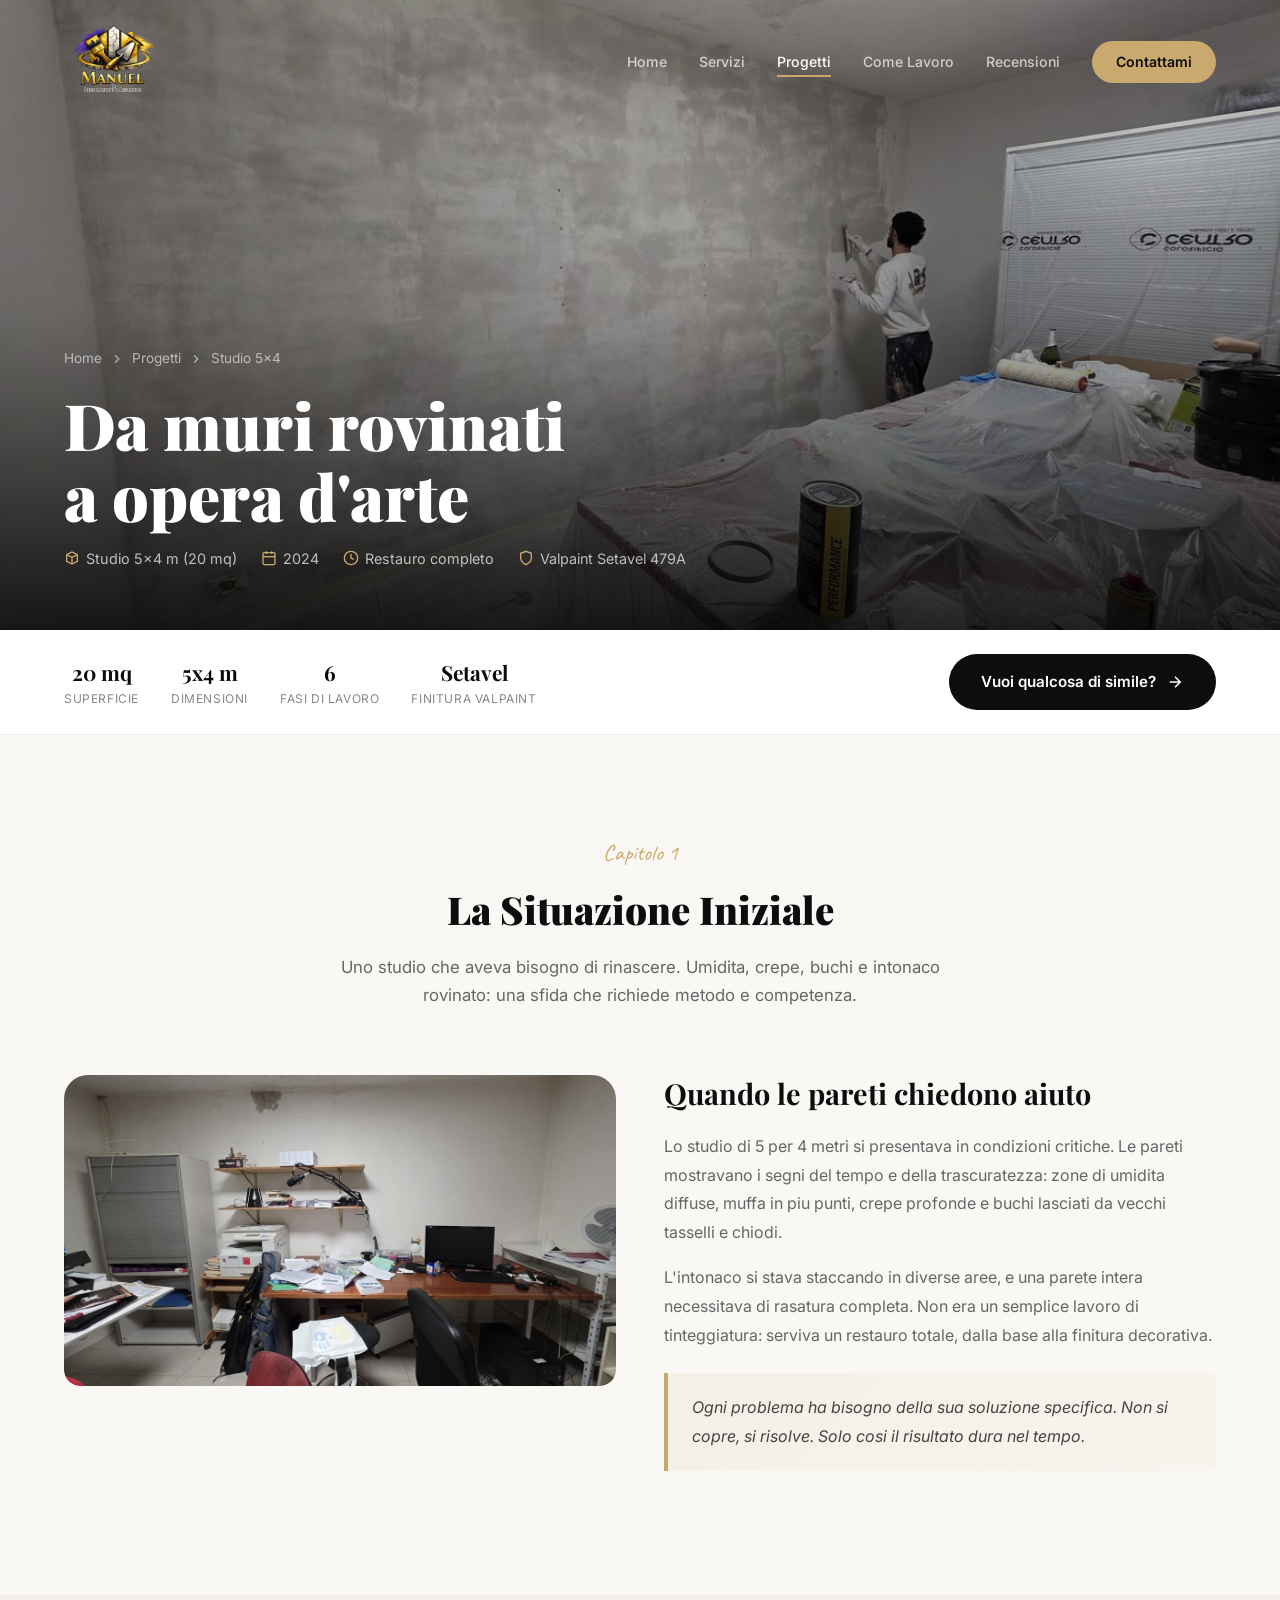
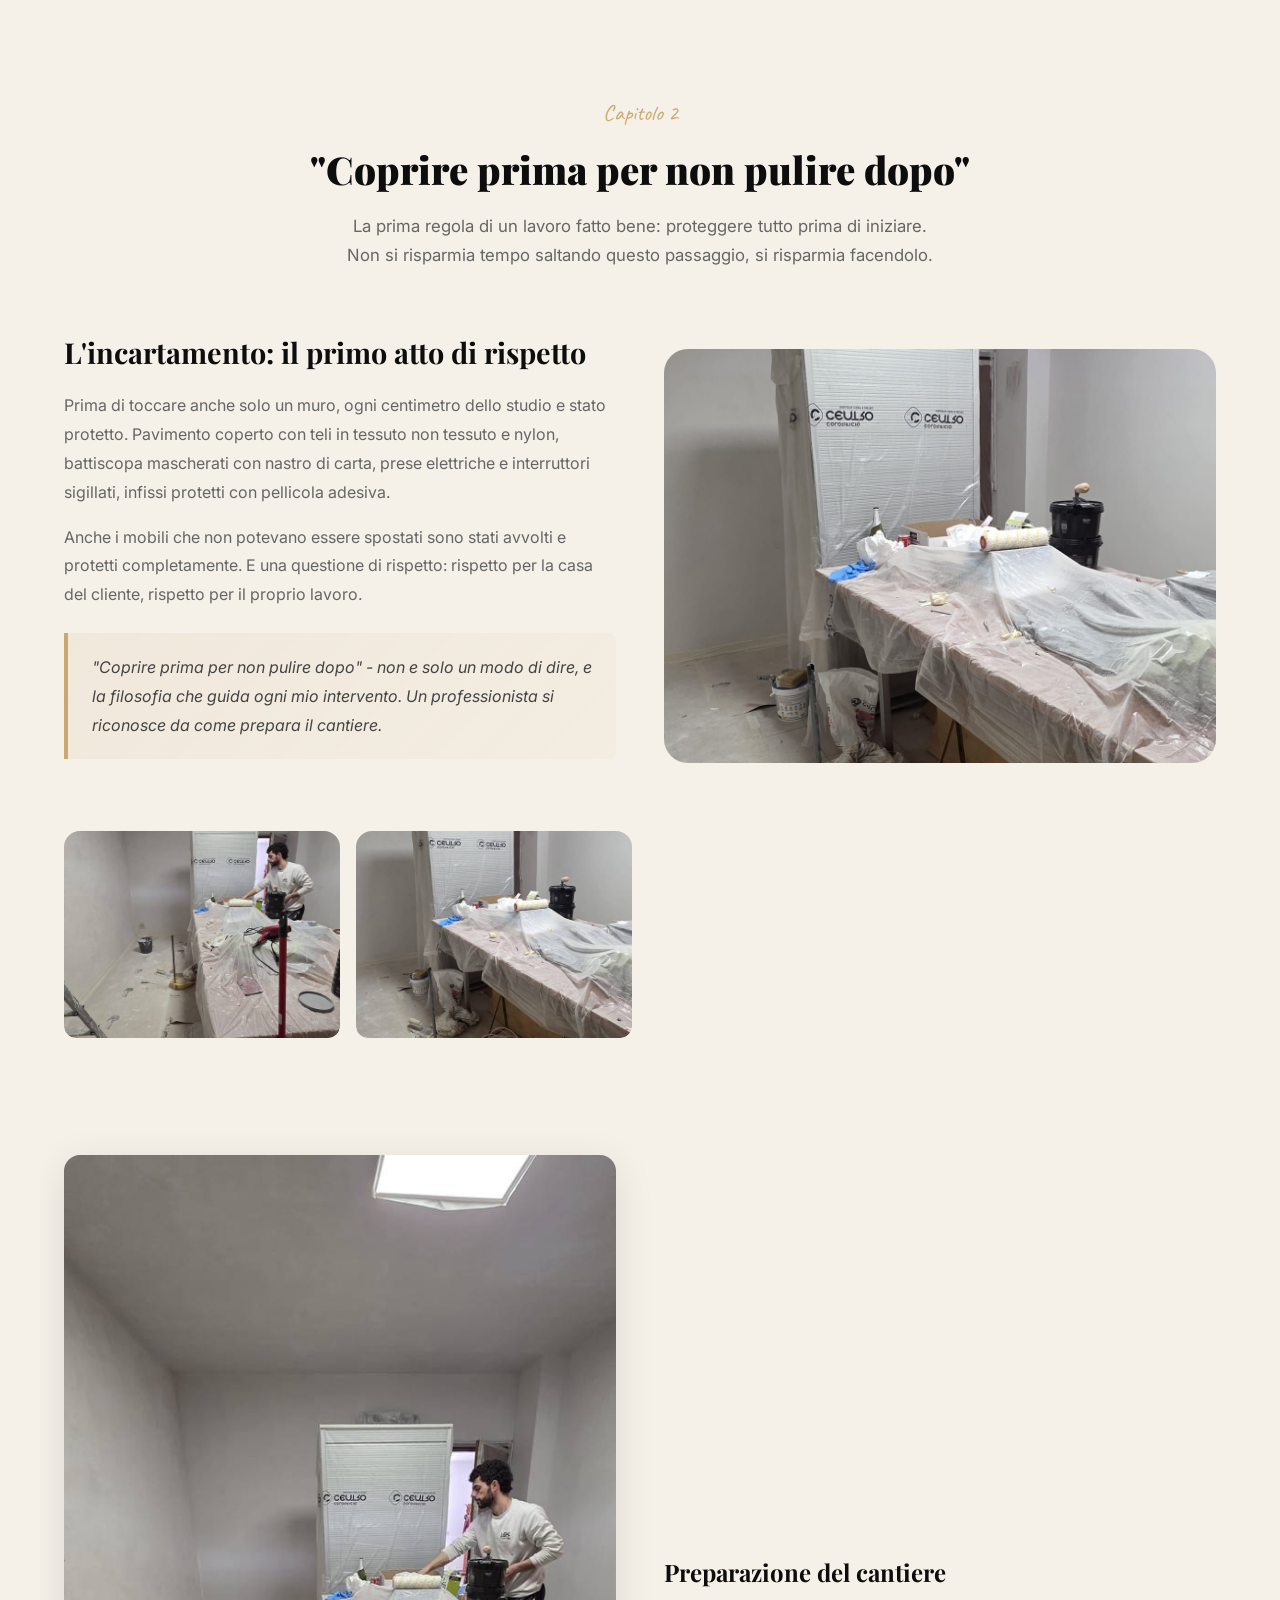
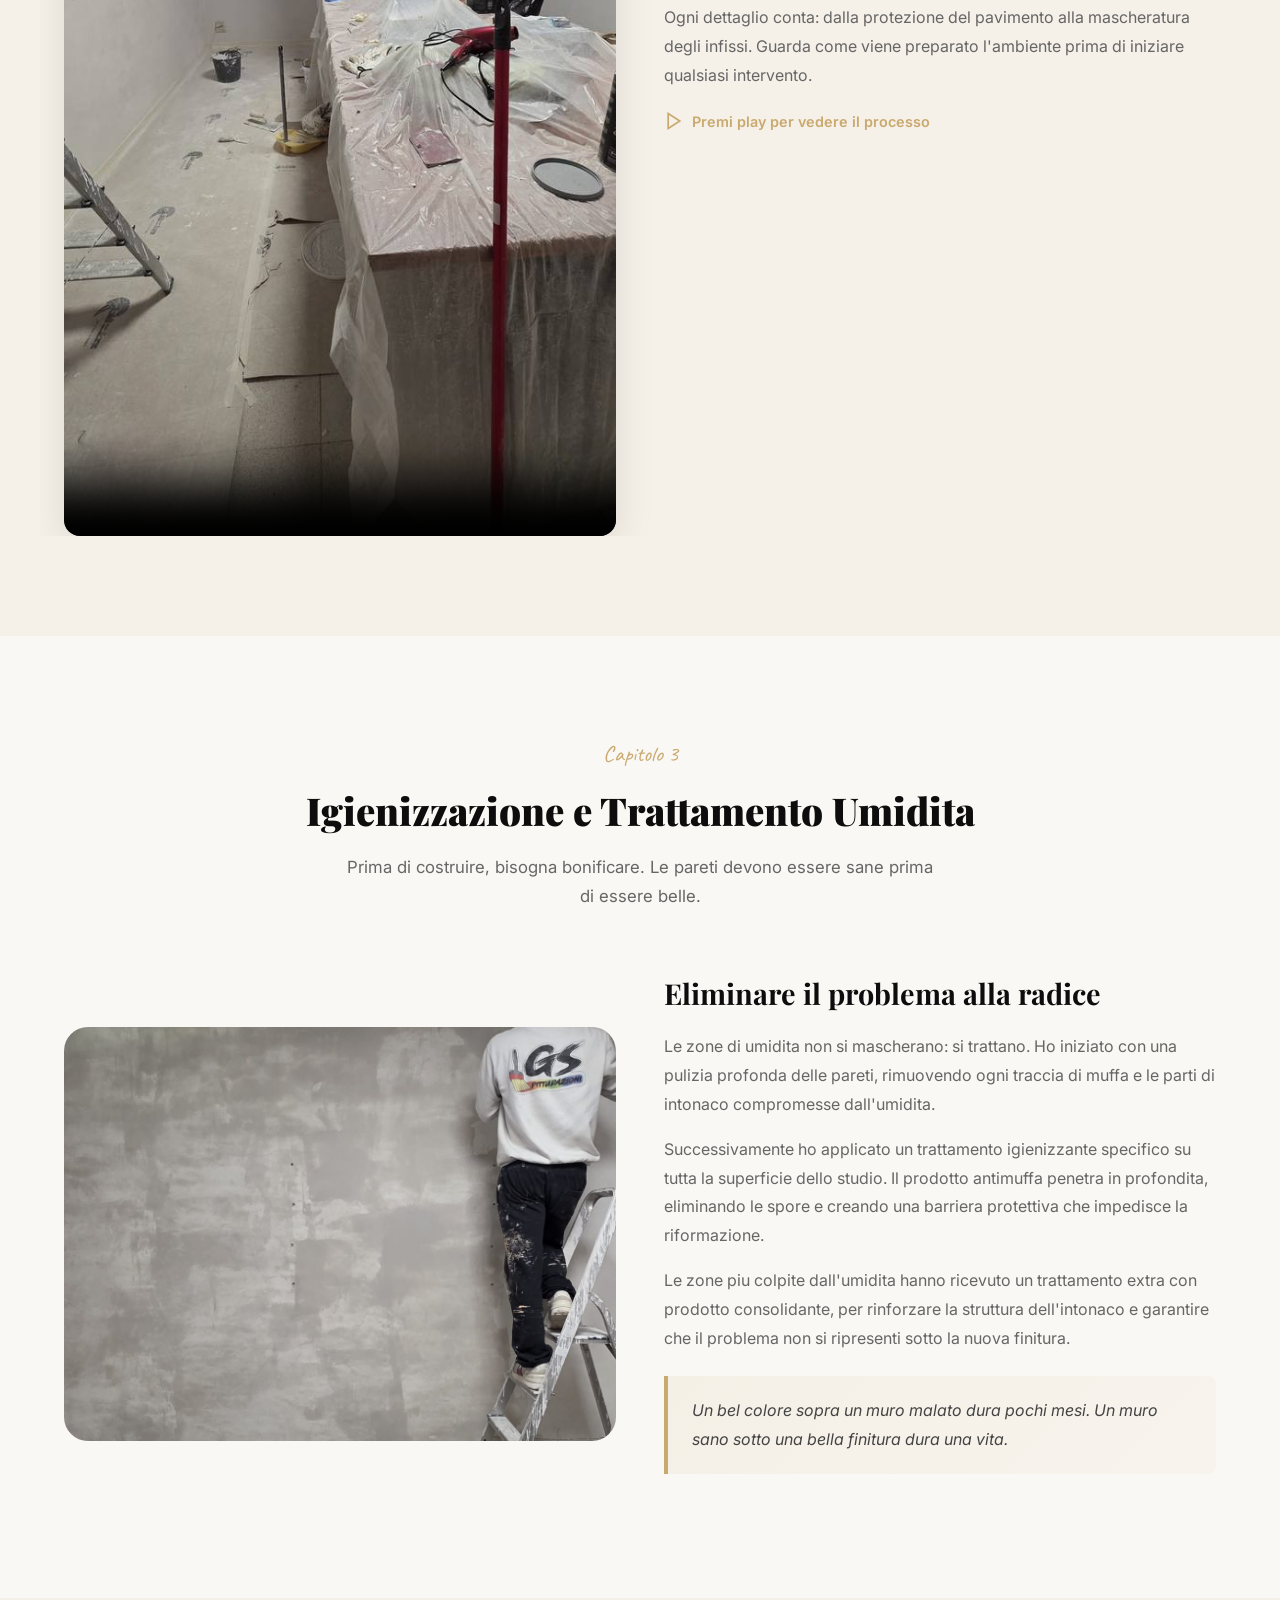
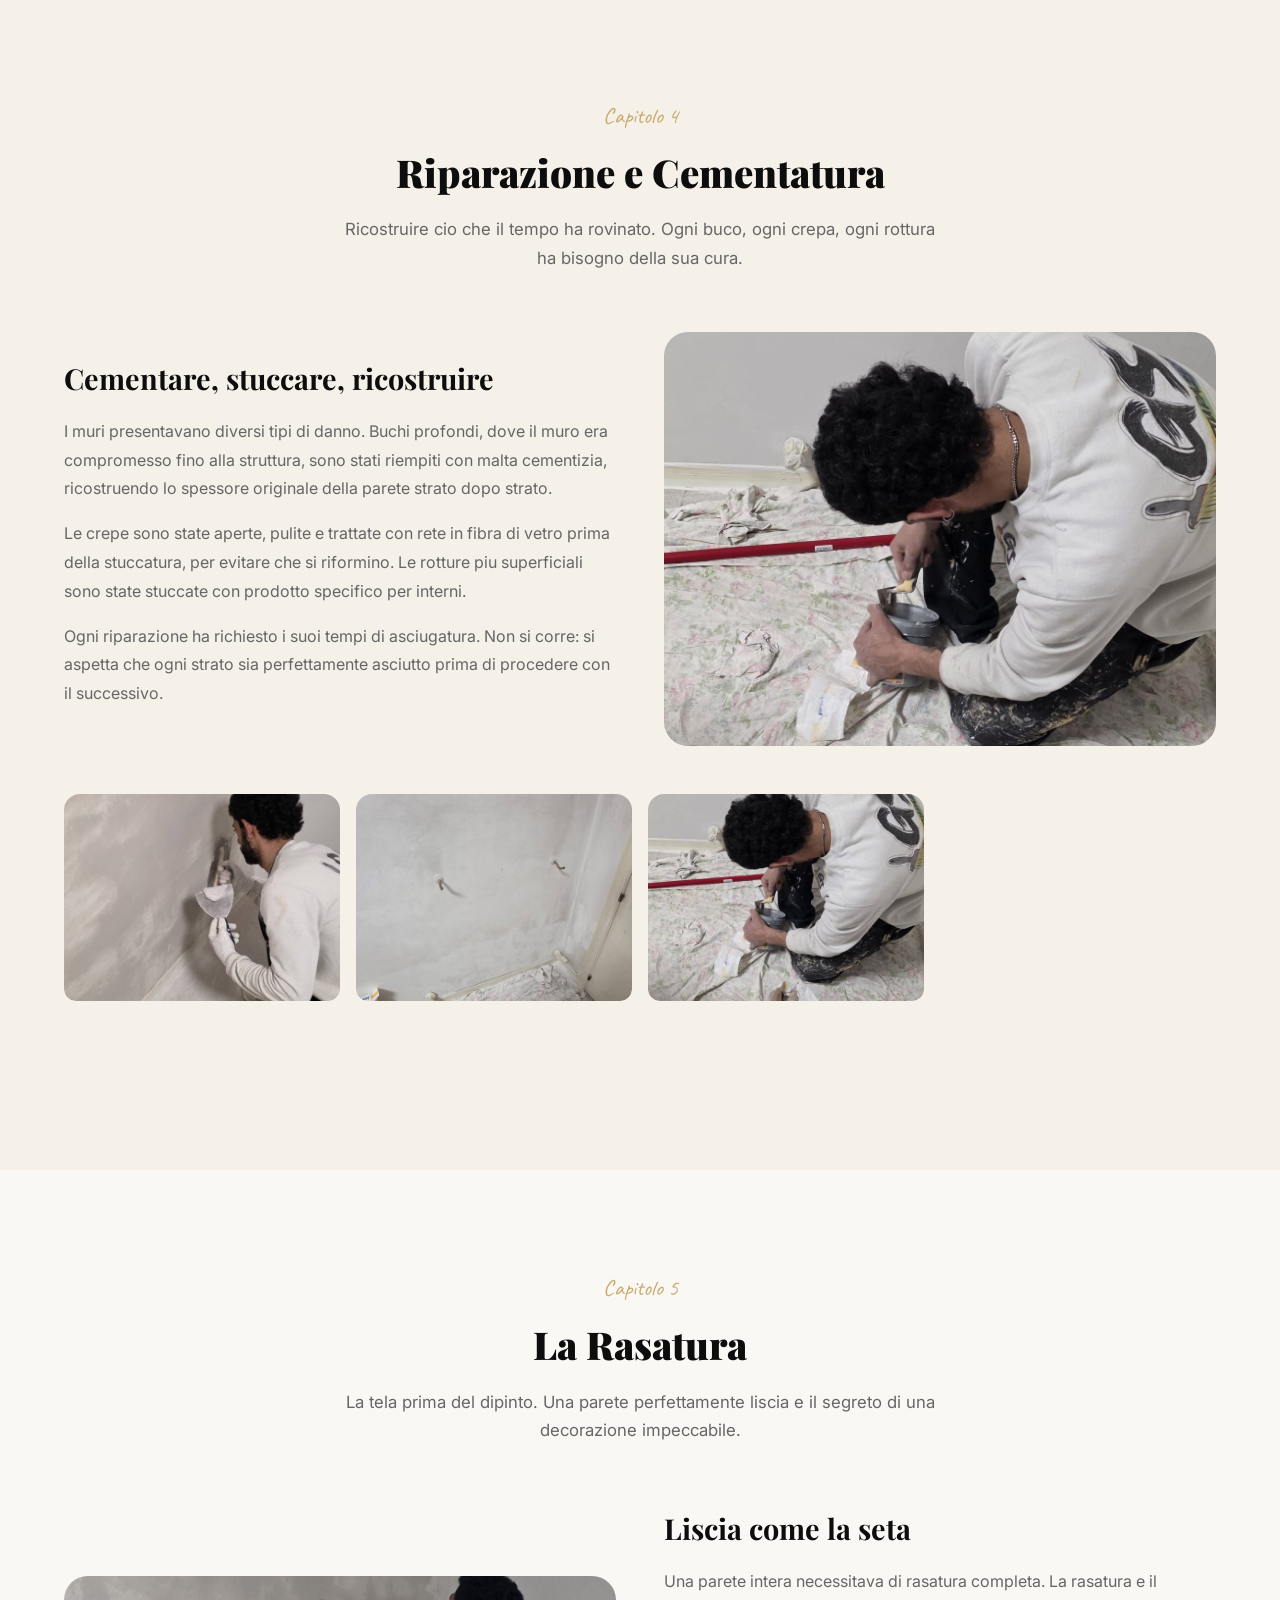
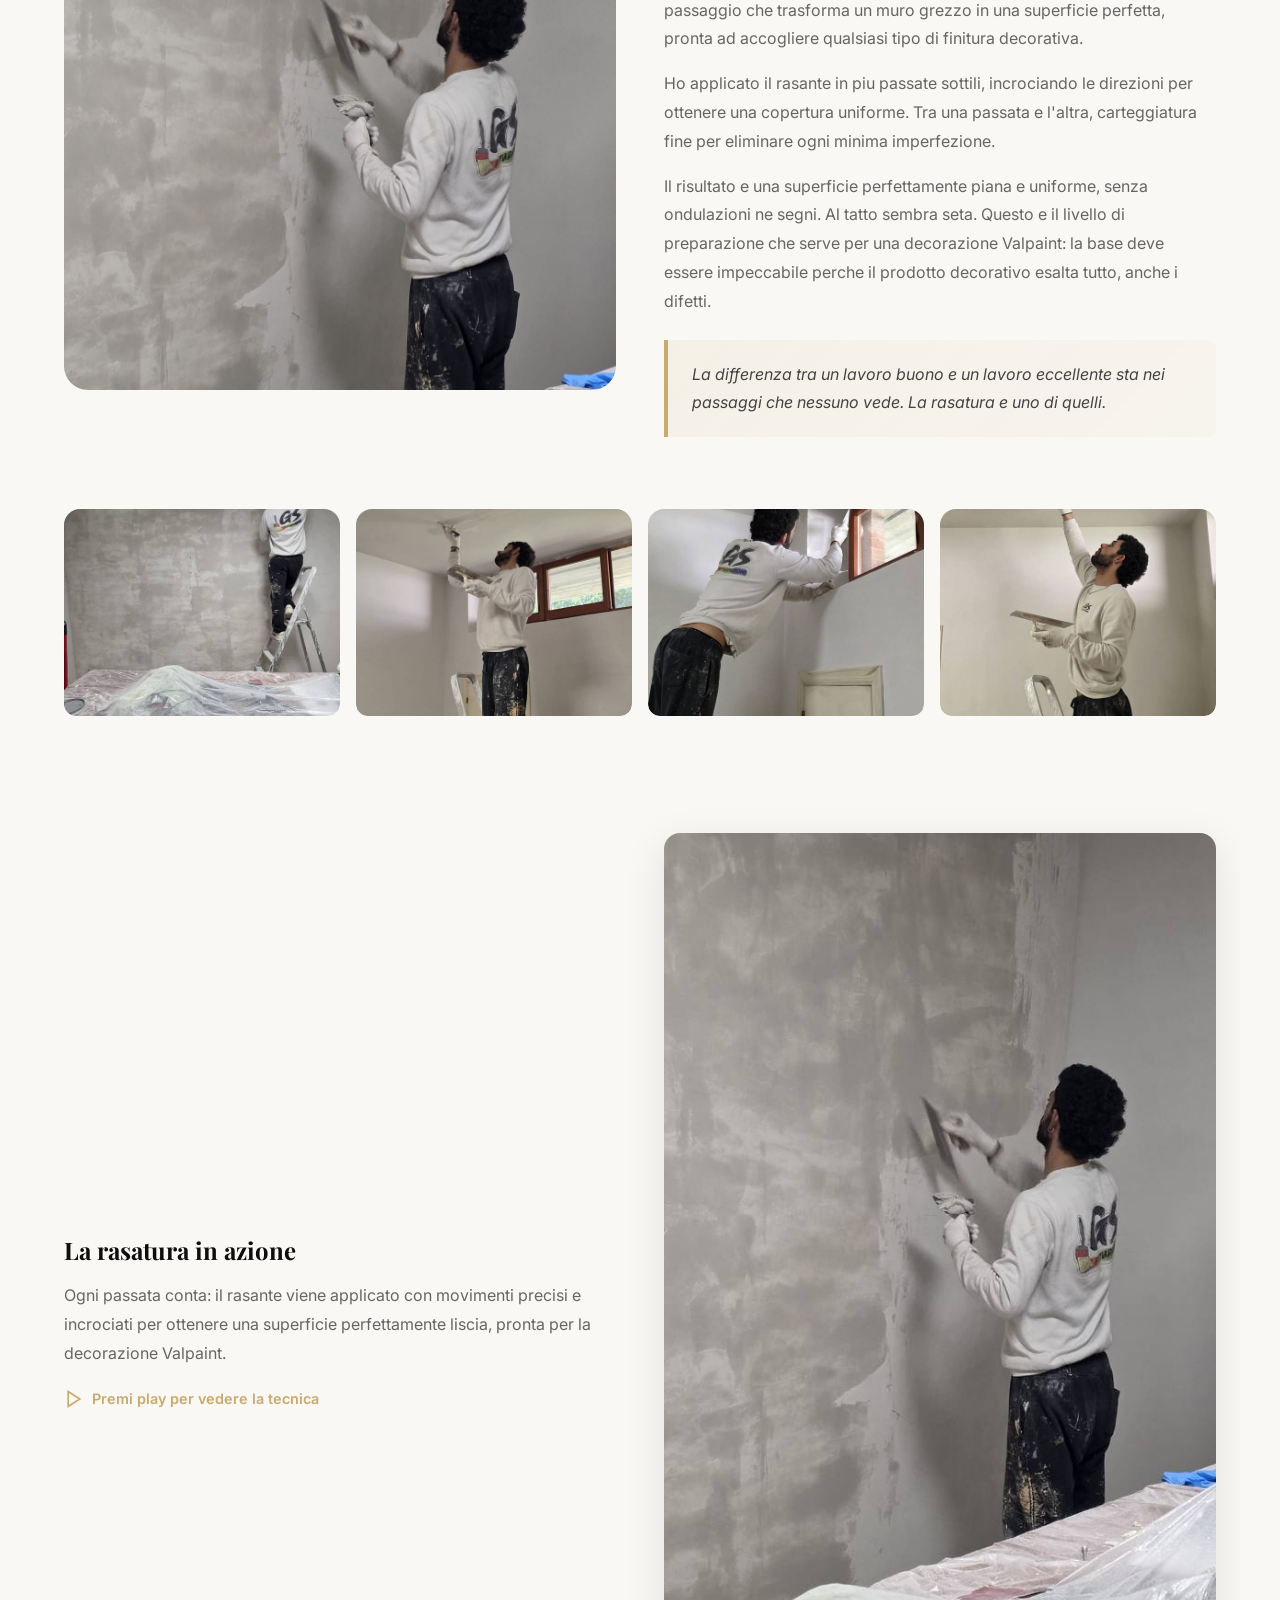
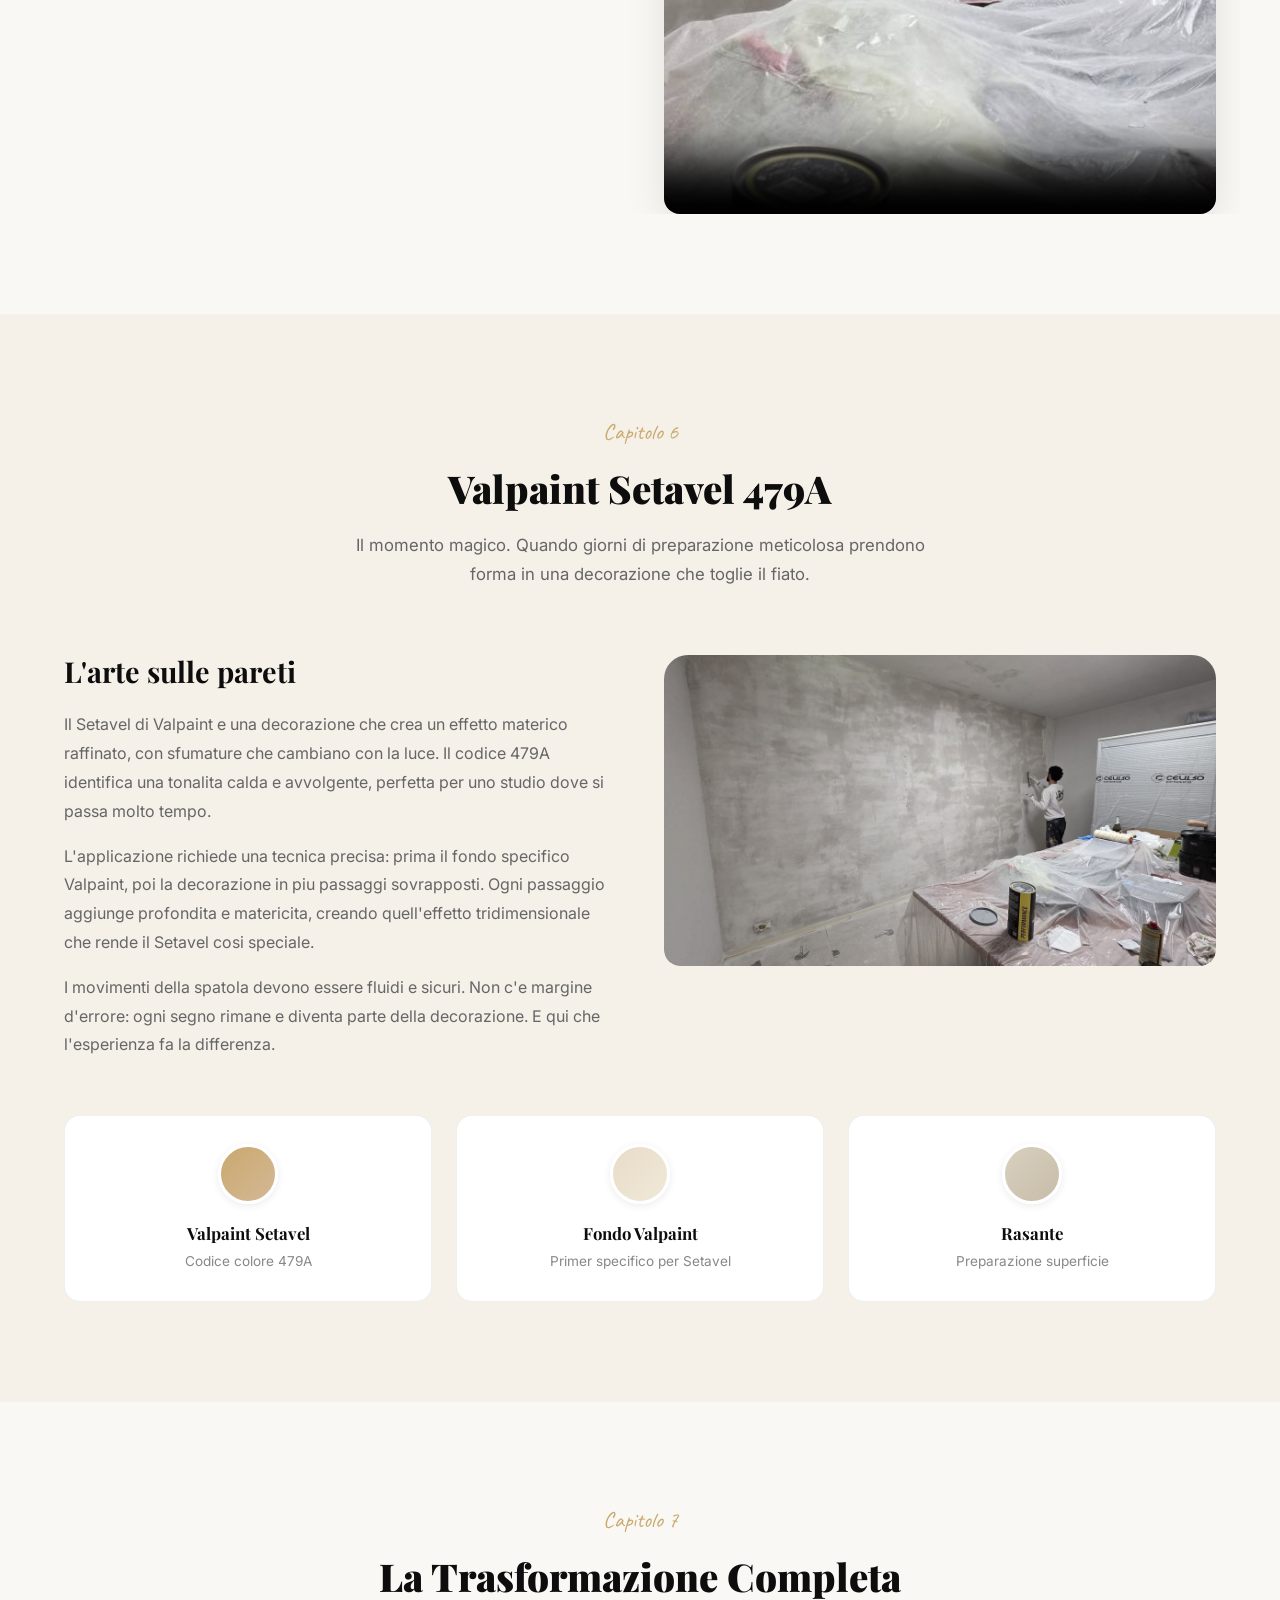
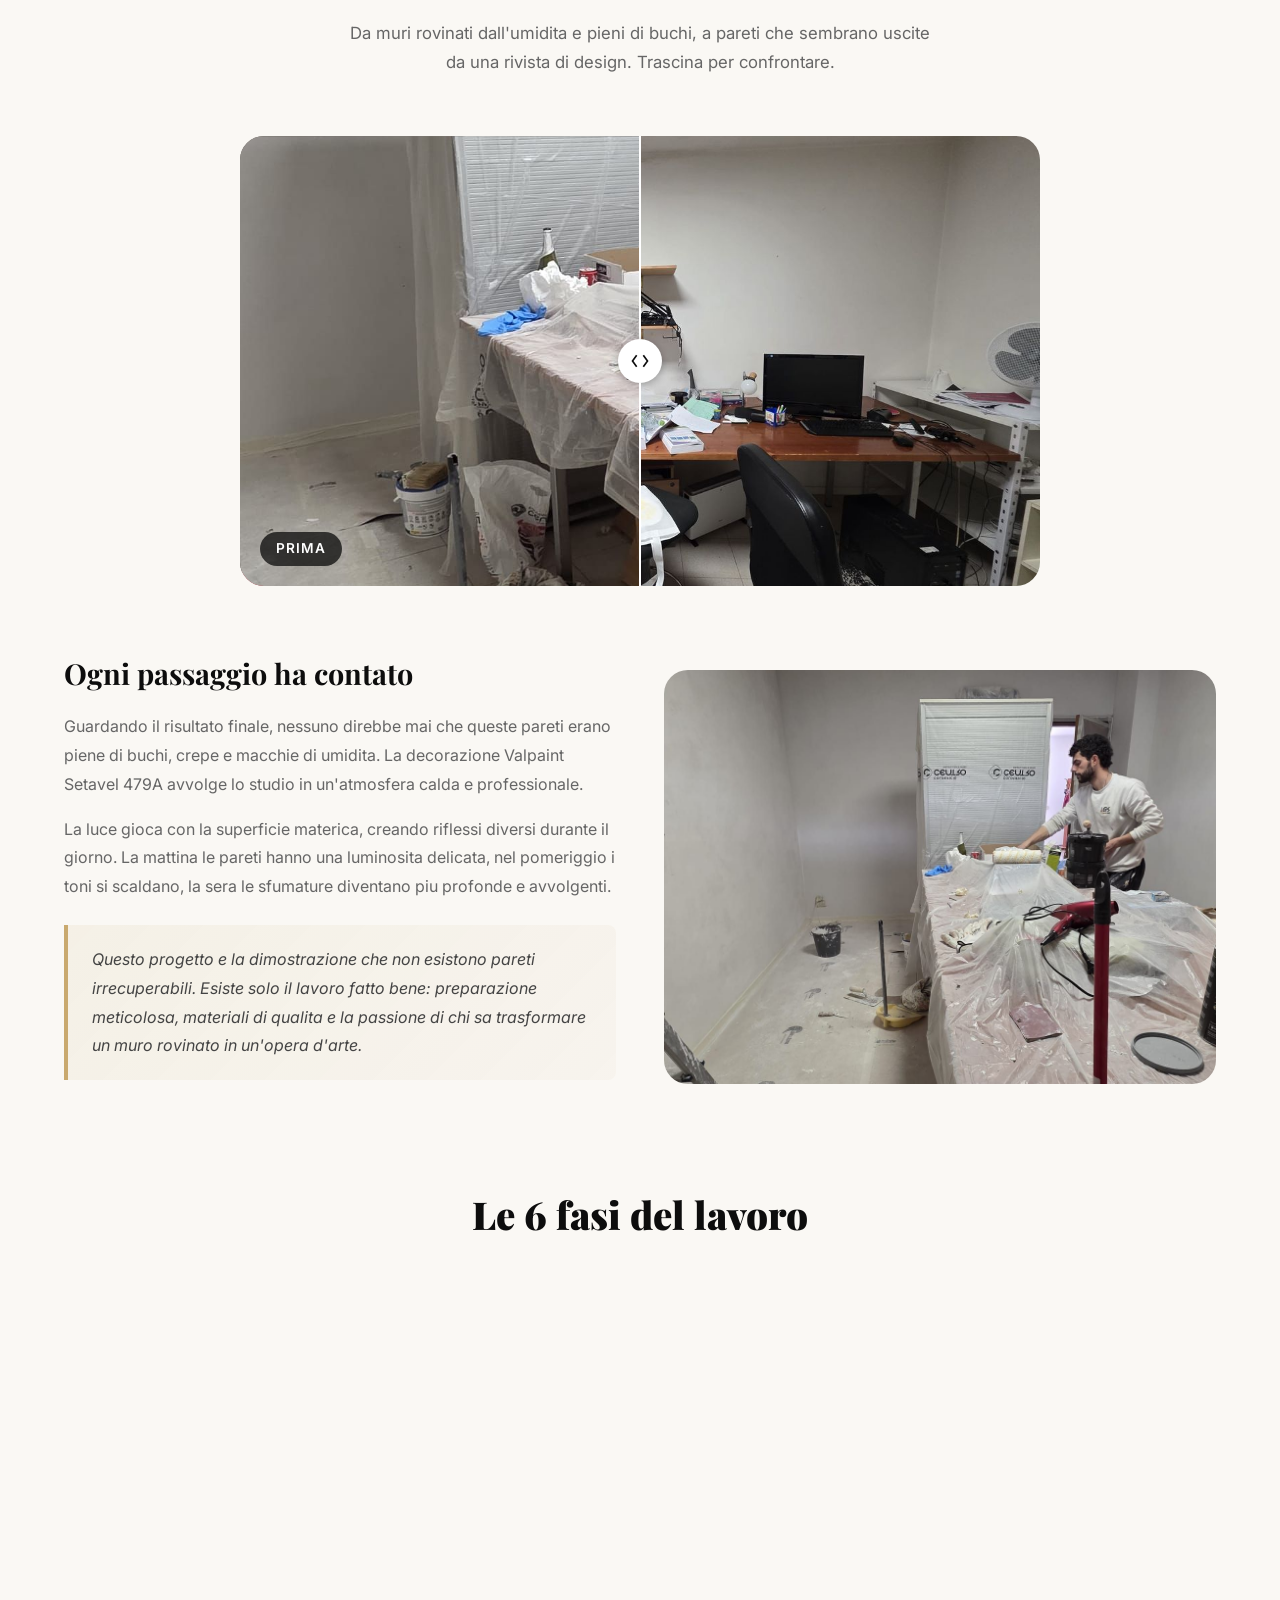
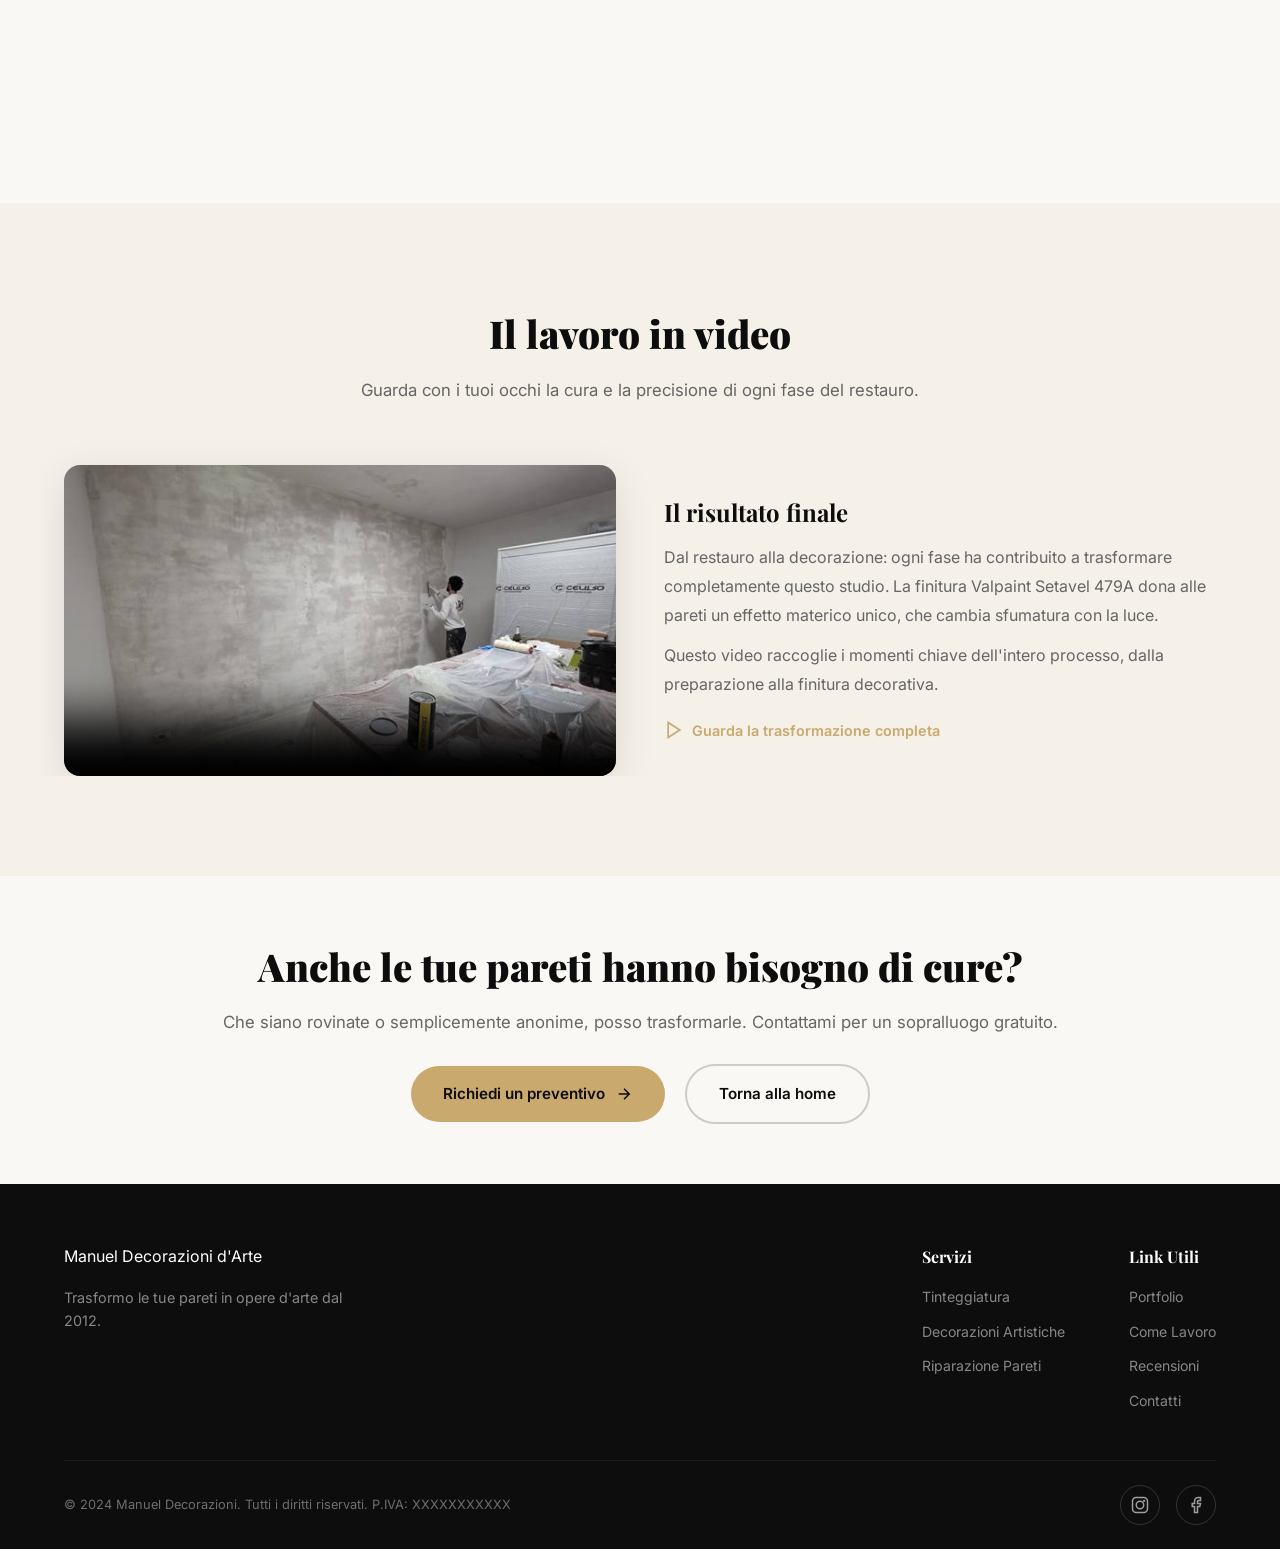
==== progetti/studio/index.html @ e100547f "Miglioramenti grafici: logo più grande, fix hover immagini, video side-by-side, mobile responsive - " ====
<!DOCTYPE html>
<html lang="it">
<head>
    <meta charset="UTF-8">
    <meta name="viewport" content="width=device-width, initial-scale=1.0">
    <title>Studio 5x4 - Restauro e Valpaint Setavel | Manuel Decorazioni</title>
    <meta name="description" content="Restauro completo di uno studio: igienizzazione, rimozione umidita, riparazione muri, rasatura e decorazione Valpaint Setavel 479A. Scopri la trasformazione.">
    <link rel="preconnect" href="https://fonts.googleapis.com">
    <link rel="preconnect" href="https://fonts.gstatic.com" crossorigin>
    <link href="https://fonts.googleapis.com/css2?family=Playfair+Display:ital,wght@0,400;0,700;0,900;1,400&family=Inter:wght@300;400;500;600;700&family=Caveat:wght@400;700&display=swap" rel="stylesheet">
    <link rel="stylesheet" href="../../css/style.css">
    <link rel="stylesheet" href="../../css/animations.css">
    <link rel="stylesheet" href="../../css/project-page.css">
</head>
<body>
    <!-- Navigation -->
    <nav class="navbar scrolled" id="navbar">
        <div class="nav-container">
            <a href="/" class="logo">
                <img src="../../images/logo-manuel.png" alt="Manuel Decorazioni & Restauro" class="logo-img">
            </a>
            <div class="nav-links" id="navLinks">
                <a href="/" class="nav-link">Home</a>
                <a href="/#servizi" class="nav-link">Servizi</a>
                <a href="/#progetti" class="nav-link active">Progetti</a>
                <a href="/#processo" class="nav-link">Come Lavoro</a>
                <a href="/#testimonianze" class="nav-link">Recensioni</a>
                <a href="/#contatti" class="nav-link nav-cta">Contattami</a>
            </div>
            <button class="hamburger" id="hamburger" aria-label="Menu">
                <span></span>
                <span></span>
                <span></span>
            </button>
        </div>
    </nav>

    <!-- Project Hero -->
    <section class="project-hero">
        <div class="project-hero-bg">
            <img src="../../images/studio/parete-spianata-lg.jpg" alt="Restauro studio - Manuel al lavoro" class="project-hero-img" style="width:100%;height:100%;object-fit:cover;position:absolute;inset:0;">
            <div class="project-hero-overlay"></div>
        </div>
        <div class="project-hero-content">
            <div class="project-breadcrumb">
                <a href="/">Home</a>
                <svg viewBox="0 0 24 24" fill="none" stroke="currentColor" stroke-width="2"><path d="M9 18l6-6-6-6"/></svg>
                <a href="/#progetti">Progetti</a>
                <svg viewBox="0 0 24 24" fill="none" stroke="currentColor" stroke-width="2"><path d="M9 18l6-6-6-6"/></svg>
                <span>Studio 5x4</span>
            </div>
            <h1 class="project-hero-title">Da muri rovinati<br>a opera d'arte</h1>
            <div class="project-hero-meta">
                <span>
                    <svg viewBox="0 0 24 24" fill="none" stroke="currentColor" stroke-width="2"><path d="M20 7l-8-4-8 4m16 0l-8 4m8-4v10l-8 4M4 7l8 4M4 7v10l8 4m0-10v10"/></svg>
                    Studio 5x4 m (20 mq)
                </span>
                <span>
                    <svg viewBox="0 0 24 24" fill="none" stroke="currentColor" stroke-width="2"><rect x="3" y="4" width="18" height="18" rx="2"/><line x1="16" y1="2" x2="16" y2="6"/><line x1="8" y1="2" x2="8" y2="6"/><line x1="3" y1="10" x2="21" y2="10"/></svg>
                    2024
                </span>
                <span>
                    <svg viewBox="0 0 24 24" fill="none" stroke="currentColor" stroke-width="2"><circle cx="12" cy="12" r="10"/><path d="M12 6v6l4 2"/></svg>
                    Restauro completo
                </span>
                <span>
                    <svg viewBox="0 0 24 24" fill="none" stroke="currentColor" stroke-width="2"><path d="M12 22s8-4 8-10V5l-8-3-8 3v7c0 6 8 10 8 10z"/></svg>
                    Valpaint Setavel 479A
                </span>
            </div>
        </div>
    </section>

    <!-- Info Bar -->
    <div class="project-info-bar">
        <div class="info-bar-content">
            <div class="info-bar-stats">
                <div class="info-stat">
                    <div class="info-stat-value">20 mq</div>
                    <div class="info-stat-label">Superficie</div>
                </div>
                <div class="info-stat">
                    <div class="info-stat-value">5x4 m</div>
                    <div class="info-stat-label">Dimensioni</div>
                </div>
                <div class="info-stat">
                    <div class="info-stat-value">6</div>
                    <div class="info-stat-label">Fasi di lavoro</div>
                </div>
                <div class="info-stat">
                    <div class="info-stat-value">Setavel</div>
                    <div class="info-stat-label">Finitura Valpaint</div>
                </div>
            </div>
            <a href="/#contatti" class="btn btn-dark">
                <span>Vuoi qualcosa di simile?</span>
                <svg viewBox="0 0 24 24" fill="none" stroke="currentColor" stroke-width="2"><path d="M5 12h14M12 5l7 7-7 7"/></svg>
            </a>
        </div>
    </div>

    <!-- ==========================================
         CAPITOLO 1 - La Situazione Iniziale
         ========================================== -->
    <section class="story-section">
        <div class="story-content">
            <div class="story-header">
                <span class="story-chapter reveal-up">Capitolo 1</span>
                <h2 class="story-title reveal-up">La Situazione Iniziale</h2>
                <p class="story-subtitle reveal-up">
                    Uno studio che aveva bisogno di rinascere. Umidita, crepe,
                    buchi e intonaco rovinato: una sfida che richiede metodo e competenza.
                </p>
            </div>
            <div class="story-grid">
                <div class="story-image reveal-up">
                    <a href="../../images/studio/parete-pre-lavoro-lg.jpg" class="lightbox-trigger">
                        <img src="../../images/studio/parete-pre-lavoro-lg.jpg" alt="Studio prima del restauro - muffa e umidita visibili" loading="lazy">
                    </a>
                </div>
                <div class="story-text reveal-up">
                    <h3>Quando le pareti chiedono aiuto</h3>
                    <p>
                        Lo studio di 5 per 4 metri si presentava in condizioni critiche.
                        Le pareti mostravano i segni del tempo e della trascuratezza:
                        zone di umidita diffuse, muffa in piu punti, crepe profonde
                        e buchi lasciati da vecchi tasselli e chiodi.
                    </p>
                    <p>
                        L'intonaco si stava staccando in diverse aree, e una parete
                        intera necessitava di rasatura completa. Non era un semplice
                        lavoro di tinteggiatura: serviva un restauro totale, dalla base
                        alla finitura decorativa.
                    </p>
                    <div class="highlight-box">
                        <p>
                            Ogni problema ha bisogno della sua soluzione specifica.
                            Non si copre, si risolve. Solo cosi il risultato dura nel tempo.
                        </p>
                    </div>
                </div>
            </div>
        </div>
    </section>

    <!-- ==========================================
         CAPITOLO 2 - L'Incartamento
         ========================================== -->
    <section class="story-section">
        <div class="story-content">
            <div class="story-header">
                <span class="story-chapter reveal-up">Capitolo 2</span>
                <h2 class="story-title reveal-up">"Coprire prima per non pulire dopo"</h2>
                <p class="story-subtitle reveal-up">
                    La prima regola di un lavoro fatto bene: proteggere tutto prima
                    di iniziare. Non si risparmia tempo saltando questo passaggio,
                    si risparmia facendolo.
                </p>
            </div>
            <div class="story-grid reverse">
                <div class="story-image reveal-up">
                    <a href="../../images/studio/lavoro-12-lg.jpg" class="lightbox-trigger">
                        <img src="../../images/studio/lavoro-12-lg.jpg" alt="Studio protetto con teli e nylon prima dei lavori" loading="lazy">
                    </a>
                </div>
                <div class="story-text reveal-up">
                    <h3>L'incartamento: il primo atto di rispetto</h3>
                    <p>
                        Prima di toccare anche solo un muro, ogni centimetro dello studio
                        e stato protetto. Pavimento coperto con teli in tessuto non tessuto
                        e nylon, battiscopa mascherati con nastro di carta, prese elettriche
                        e interruttori sigillati, infissi protetti con pellicola adesiva.
                    </p>
                    <p>
                        Anche i mobili che non potevano essere spostati sono stati avvolti
                        e protetti completamente. E una questione di rispetto: rispetto
                        per la casa del cliente, rispetto per il proprio lavoro.
                    </p>
                    <div class="highlight-box">
                        <p>
                            "Coprire prima per non pulire dopo" - non e solo un modo di dire,
                            e la filosofia che guida ogni mio intervento. Un professionista
                            si riconosce da come prepara il cantiere.
                        </p>
                    </div>
                </div>
            </div>

            <div class="story-gallery">
                <div class="gallery-item reveal-up">
                    <a href="../../images/studio/lavoro-1-lg.jpg" class="lightbox-trigger">
                        <img src="../../images/studio/lavoro-1-med.jpg" alt="Manuel prepara i materiali nello studio protetto" loading="lazy">
                    </a>
                </div>
                <div class="gallery-item reveal-up">
                    <a href="../../images/studio/lavoro-12-lg.jpg" class="lightbox-trigger">
                        <img src="../../images/studio/lavoro-12-med.jpg" alt="Studio con mobili e superfici completamente protette" loading="lazy">
                    </a>
                </div>
            </div>

            <!-- Video incartamento -->
            <div class="story-video-row reveal-up">
                <div class="story-video-player">
                    <video controls preload="metadata" poster="../../images/studio/lavoro-1-med.jpg">
                        <source src="../../images/studio/lavoro-4.mp4" type="video/mp4">
                    </video>
                </div>
                <div class="story-video-info">
                    <h3>Preparazione del cantiere</h3>
                    <p>
                        Ogni dettaglio conta: dalla protezione del pavimento alla
                        mascheratura degli infissi. Guarda come viene preparato
                        l'ambiente prima di iniziare qualsiasi intervento.
                    </p>
                    <div class="video-icon">
                        <svg viewBox="0 0 24 24" fill="none" stroke="currentColor" stroke-width="2"><polygon points="5 3 19 12 5 21 5 3"/></svg>
                        Premi play per vedere il processo
                    </div>
                </div>
            </div>
        </div>
    </section>

    <!-- ==========================================
         CAPITOLO 3 - Igienizzazione e Umidita
         ========================================== -->
    <section class="story-section">
        <div class="story-content">
            <div class="story-header">
                <span class="story-chapter reveal-up">Capitolo 3</span>
                <h2 class="story-title reveal-up">Igienizzazione e Trattamento Umidita</h2>
                <p class="story-subtitle reveal-up">
                    Prima di costruire, bisogna bonificare. Le pareti devono essere
                    sane prima di essere belle.
                </p>
            </div>
            <div class="story-grid">
                <div class="story-image reveal-up">
                    <a href="../../images/studio/lavoro-3-lg.jpg" class="lightbox-trigger">
                        <img src="../../images/studio/lavoro-3-lg.jpg" alt="Manuel su scala tratta le pareti dello studio" loading="lazy">
                    </a>
                </div>
                <div class="story-text reveal-up">
                    <h3>Eliminare il problema alla radice</h3>
                    <p>
                        Le zone di umidita non si mascherano: si trattano.
                        Ho iniziato con una pulizia profonda delle pareti, rimuovendo
                        ogni traccia di muffa e le parti di intonaco compromesse
                        dall'umidita.
                    </p>
                    <p>
                        Successivamente ho applicato un trattamento igienizzante
                        specifico su tutta la superficie dello studio. Il prodotto
                        antimuffa penetra in profondita, eliminando le spore e
                        creando una barriera protettiva che impedisce la riformazione.
                    </p>
                    <p>
                        Le zone piu colpite dall'umidita hanno ricevuto un trattamento
                        extra con prodotto consolidante, per rinforzare la struttura
                        dell'intonaco e garantire che il problema non si ripresenti
                        sotto la nuova finitura.
                    </p>
                    <div class="highlight-box">
                        <p>
                            Un bel colore sopra un muro malato dura pochi mesi.
                            Un muro sano sotto una bella finitura dura una vita.
                        </p>
                    </div>
                </div>
            </div>
        </div>
    </section>

    <!-- ==========================================
         CAPITOLO 4 - Riparazione Muri
         ========================================== -->
    <section class="story-section">
        <div class="story-content">
            <div class="story-header">
                <span class="story-chapter reveal-up">Capitolo 4</span>
                <h2 class="story-title reveal-up">Riparazione e Cementatura</h2>
                <p class="story-subtitle reveal-up">
                    Ricostruire cio che il tempo ha rovinato. Ogni buco, ogni crepa,
                    ogni rottura ha bisogno della sua cura.
                </p>
            </div>
            <div class="story-grid reverse">
                <div class="story-image reveal-up">
                    <a href="../../images/studio/lavoro-2-lg.jpg" class="lightbox-trigger">
                        <img src="../../images/studio/lavoro-2-lg.jpg" alt="Manuel prepara la malta cementizia Knauf per le riparazioni" loading="lazy">
                    </a>
                </div>
                <div class="story-text reveal-up">
                    <h3>Cementare, stuccare, ricostruire</h3>
                    <p>
                        I muri presentavano diversi tipi di danno. Buchi profondi,
                        dove il muro era compromesso fino alla struttura, sono stati
                        riempiti con malta cementizia, ricostruendo lo spessore
                        originale della parete strato dopo strato.
                    </p>
                    <p>
                        Le crepe sono state aperte, pulite e trattate con rete
                        in fibra di vetro prima della stuccatura, per evitare
                        che si riformino. Le rotture piu superficiali sono state
                        stuccate con prodotto specifico per interni.
                    </p>
                    <p>
                        Ogni riparazione ha richiesto i suoi tempi di asciugatura.
                        Non si corre: si aspetta che ogni strato sia perfettamente
                        asciutto prima di procedere con il successivo.
                    </p>
                </div>
            </div>

            <div class="story-gallery">
                <div class="gallery-item reveal-up">
                    <a href="../../images/studio/lavoro-7-lg.jpg" class="lightbox-trigger">
                        <img src="../../images/studio/lavoro-7-med.jpg" alt="Lavoro di dettaglio negli angoli con spatola" loading="lazy">
                    </a>
                </div>
                <div class="gallery-item reveal-up">
                    <a href="../../images/studio/termosifone-lavoro-lg.jpg" class="lightbox-trigger">
                        <img src="../../images/studio/termosifone-lavoro-med.jpg" alt="Stuccatura zona termosifone" loading="lazy">
                    </a>
                </div>
                <div class="gallery-item reveal-up">
                    <a href="../../images/studio/lavoro-2-lg.jpg" class="lightbox-trigger">
                        <img src="../../images/studio/lavoro-2-med.jpg" alt="Preparazione malta cementizia" loading="lazy">
                    </a>
                </div>
            </div>
        </div>
    </section>

    <!-- ==========================================
         CAPITOLO 5 - Rasatura
         ========================================== -->
    <section class="story-section">
        <div class="story-content">
            <div class="story-header">
                <span class="story-chapter reveal-up">Capitolo 5</span>
                <h2 class="story-title reveal-up">La Rasatura</h2>
                <p class="story-subtitle reveal-up">
                    La tela prima del dipinto. Una parete perfettamente liscia
                    e il segreto di una decorazione impeccabile.
                </p>
            </div>
            <div class="story-grid">
                <div class="story-image reveal-up">
                    <a href="../../images/studio/lavoro-6-lg.jpg" class="lightbox-trigger">
                        <img src="../../images/studio/lavoro-6-lg.jpg" alt="Manuel applica il rasante con spatola - dettaglio ravvicinato" loading="lazy">
                    </a>
                </div>
                <div class="story-text reveal-up">
                    <h3>Liscia come la seta</h3>
                    <p>
                        Una parete intera necessitava di rasatura completa.
                        La rasatura e il passaggio che trasforma un muro grezzo
                        in una superficie perfetta, pronta ad accogliere qualsiasi
                        tipo di finitura decorativa.
                    </p>
                    <p>
                        Ho applicato il rasante in piu passate sottili, incrociando
                        le direzioni per ottenere una copertura uniforme. Tra una
                        passata e l'altra, carteggiatura fine per eliminare ogni
                        minima imperfezione.
                    </p>
                    <p>
                        Il risultato e una superficie perfettamente piana e uniforme,
                        senza ondulazioni ne segni. Al tatto sembra seta. Questo e
                        il livello di preparazione che serve per una decorazione Valpaint:
                        la base deve essere impeccabile perche il prodotto decorativo
                        esalta tutto, anche i difetti.
                    </p>
                    <div class="highlight-box">
                        <p>
                            La differenza tra un lavoro buono e un lavoro eccellente
                            sta nei passaggi che nessuno vede. La rasatura e uno di quelli.
                        </p>
                    </div>
                </div>
            </div>

            <!-- Gallery rasatura -->
            <div class="story-gallery">
                <div class="gallery-item reveal-up">
                    <a href="../../images/studio/lavoro-5-lg.jpg" class="lightbox-trigger">
                        <img src="../../images/studio/lavoro-5-med.jpg" alt="Rasatura angolo alto su scala" loading="lazy">
                    </a>
                </div>
                <div class="gallery-item reveal-up">
                    <a href="../../images/studio/lavoro-8-lg.jpg" class="lightbox-trigger">
                        <img src="../../images/studio/lavoro-8-med.jpg" alt="Rasatura soffitto su scala" loading="lazy">
                    </a>
                </div>
                <div class="gallery-item reveal-up">
                    <a href="../../images/studio/lavoro-9-lg.jpg" class="lightbox-trigger">
                        <img src="../../images/studio/lavoro-9-med.jpg" alt="Rasatura zona finestra" loading="lazy">
                    </a>
                </div>
                <div class="gallery-item reveal-up">
                    <a href="../../images/studio/lavoro-11-lg.jpg" class="lightbox-trigger">
                        <img src="../../images/studio/lavoro-11-med.jpg" alt="Rasatura soffitto - vista completa" loading="lazy">
                    </a>
                </div>
            </div>

            <!-- Video rasatura -->
            <div class="story-video-row reverse reveal-up">
                <div class="story-video-player">
                    <video controls preload="metadata" poster="../../images/studio/lavoro-6-med.jpg">
                        <source src="../../images/studio/lavoro-10.mp4" type="video/mp4">
                    </video>
                </div>
                <div class="story-video-info">
                    <h3>La rasatura in azione</h3>
                    <p>
                        Ogni passata conta: il rasante viene applicato con movimenti
                        precisi e incrociati per ottenere una superficie perfettamente
                        liscia, pronta per la decorazione Valpaint.
                    </p>
                    <div class="video-icon">
                        <svg viewBox="0 0 24 24" fill="none" stroke="currentColor" stroke-width="2"><polygon points="5 3 19 12 5 21 5 3"/></svg>
                        Premi play per vedere la tecnica
                    </div>
                </div>
            </div>
        </div>
    </section>

    <!-- ==========================================
         CAPITOLO 6 - Valpaint Setavel
         ========================================== -->
    <section class="story-section">
        <div class="story-content">
            <div class="story-header">
                <span class="story-chapter reveal-up">Capitolo 6</span>
                <h2 class="story-title reveal-up">Valpaint Setavel 479A</h2>
                <p class="story-subtitle reveal-up">
                    Il momento magico. Quando giorni di preparazione meticolosa
                    prendono forma in una decorazione che toglie il fiato.
                </p>
            </div>
            <div class="story-grid reverse">
                <div class="story-image reveal-up">
                    <a href="../../images/studio/parete-spianata-lg.jpg" class="lightbox-trigger">
                        <img src="../../images/studio/parete-spianata-lg.jpg" alt="Manuel applica la finitura Valpaint Setavel sulla parete" loading="lazy">
                    </a>
                </div>
                <div class="story-text reveal-up">
                    <h3>L'arte sulle pareti</h3>
                    <p>
                        Il Setavel di Valpaint e una decorazione che crea un effetto
                        materico raffinato, con sfumature che cambiano con la luce.
                        Il codice 479A identifica una tonalita calda e avvolgente,
                        perfetta per uno studio dove si passa molto tempo.
                    </p>
                    <p>
                        L'applicazione richiede una tecnica precisa: prima il fondo
                        specifico Valpaint, poi la decorazione in piu passaggi
                        sovrapposti. Ogni passaggio aggiunge profondita e matericita,
                        creando quell'effetto tridimensionale che rende il Setavel
                        cosi speciale.
                    </p>
                    <p>
                        I movimenti della spatola devono essere fluidi e sicuri.
                        Non c'e margine d'errore: ogni segno rimane e diventa parte
                        della decorazione. E qui che l'esperienza fa la differenza.
                    </p>
                </div>
            </div>

            <!-- Materiali utilizzati -->
            <div class="materials-grid">
                <div class="material-card reveal-up">
                    <div class="material-swatch" style="background: linear-gradient(135deg, #c9a96e, #d4b896);"></div>
                    <h4>Valpaint Setavel</h4>
                    <p>Codice colore 479A</p>
                </div>
                <div class="material-card reveal-up">
                    <div class="material-swatch" style="background: linear-gradient(135deg, #e8dcc8, #f0e8d8);"></div>
                    <h4>Fondo Valpaint</h4>
                    <p>Primer specifico per Setavel</p>
                </div>
                <div class="material-card reveal-up">
                    <div class="material-swatch" style="background: linear-gradient(135deg, #d8d0c0, #c8bca8);"></div>
                    <h4>Rasante</h4>
                    <p>Preparazione superficie</p>
                </div>
            </div>
        </div>
    </section>

    <!-- ==========================================
         CAPITOLO 7 - Il Risultato
         ========================================== -->
    <section class="story-section">
        <div class="story-content">
            <div class="story-header">
                <span class="story-chapter reveal-up">Capitolo 7</span>
                <h2 class="story-title reveal-up">La Trasformazione Completa</h2>
                <p class="story-subtitle reveal-up">
                    Da muri rovinati dall'umidita e pieni di buchi, a pareti
                    che sembrano uscite da una rivista di design. Trascina per confrontare.
                </p>
            </div>

            <!-- Before/After -->
            <div class="story-ba reveal-up">
                <div class="ba-slider" data-ba="studio-1">
                    <div class="ba-before">
                        <img src="../../images/studio/parete-pre-lavoro-lg.jpg" alt="PRIMA - Studio con muffa e umidita" style="width:100%;height:100%;object-fit:cover;position:absolute;inset:0;">
                        <span class="ba-label">PRIMA</span>
                    </div>
                    <div class="ba-after">
                        <img src="../../images/studio/lavoro-12-lg.jpg" alt="DOPO - Studio restaurato completamente" style="width:100%;height:100%;object-fit:cover;position:absolute;inset:0;">
                        <span class="ba-label">DOPO</span>
                    </div>
                    <div class="ba-handle">
                        <div class="ba-handle-line"></div>
                        <div class="ba-handle-circle">
                            <svg viewBox="0 0 24 24" fill="none" stroke="currentColor" stroke-width="2">
                                <path d="M8 5l-5 7 5 7M16 5l5 7-5 7"/>
                            </svg>
                        </div>
                        <div class="ba-handle-line"></div>
                    </div>
                </div>
            </div>

            <div class="story-grid" style="margin-top: 64px;">
                <div class="story-text reveal-up">
                    <h3>Ogni passaggio ha contato</h3>
                    <p>
                        Guardando il risultato finale, nessuno direbbe mai che queste
                        pareti erano piene di buchi, crepe e macchie di umidita.
                        La decorazione Valpaint Setavel 479A avvolge lo studio
                        in un'atmosfera calda e professionale.
                    </p>
                    <p>
                        La luce gioca con la superficie materica, creando riflessi
                        diversi durante il giorno. La mattina le pareti hanno
                        una luminosita delicata, nel pomeriggio i toni si scaldano,
                        la sera le sfumature diventano piu profonde e avvolgenti.
                    </p>
                    <div class="highlight-box">
                        <p>
                            Questo progetto e la dimostrazione che non esistono pareti
                            irrecuperabili. Esiste solo il lavoro fatto bene: preparazione
                            meticolosa, materiali di qualita e la passione di chi sa
                            trasformare un muro rovinato in un'opera d'arte.
                        </p>
                    </div>
                </div>
                <div class="story-image reveal-up">
                    <a href="../../images/studio/lavoro-1-lg.jpg" class="lightbox-trigger">
                        <img src="../../images/studio/lavoro-1-lg.jpg" alt="Il risultato finale - studio completamente restaurato" loading="lazy">
                    </a>
                </div>
            </div>

            <!-- Riepilogo fasi -->
            <div class="story-header" style="margin-top: 80px;">
                <h2 class="story-title reveal-up">Le 6 fasi del lavoro</h2>
            </div>
            <div class="materials-grid phases-grid">
                <div class="material-card reveal-up">
                    <div class="material-swatch" style="background: linear-gradient(135deg, #e8e4dc, #d8d0c4);"></div>
                    <h4>1. Incartamento</h4>
                    <p>Protezione completa dello studio</p>
                </div>
                <div class="material-card reveal-up">
                    <div class="material-swatch" style="background: linear-gradient(135deg, #b0a898, #908478);"></div>
                    <h4>2. Igienizzazione</h4>
                    <p>Trattamento antimuffa e umidita</p>
                </div>
                <div class="material-card reveal-up">
                    <div class="material-swatch" style="background: linear-gradient(135deg, #c0b8a8, #a89880);"></div>
                    <h4>3. Cementatura</h4>
                    <p>Riparazione buchi e rotture</p>
                </div>
                <div class="material-card reveal-up">
                    <div class="material-swatch" style="background: linear-gradient(135deg, #d0c4b4, #b8a898);"></div>
                    <h4>4. Stuccatura</h4>
                    <p>Riparazione crepe e imperfezioni</p>
                </div>
                <div class="material-card reveal-up">
                    <div class="material-swatch" style="background: linear-gradient(135deg, #e0d8cc, #c8beb2);"></div>
                    <h4>5. Rasatura</h4>
                    <p>Superficie liscia e uniforme</p>
                </div>
                <div class="material-card reveal-up">
                    <div class="material-swatch" style="background: linear-gradient(135deg, #c9a96e, #d4b896);"></div>
                    <h4>6. Valpaint Setavel</h4>
                    <p>Decorazione artistica 479A</p>
                </div>
            </div>
        </div>
    </section>

    <!-- Video Finale -->
    <section class="story-section">
        <div class="story-content">
            <div class="story-header">
                <h2 class="story-title reveal-up">Il lavoro in video</h2>
                <p class="story-subtitle reveal-up">
                    Guarda con i tuoi occhi la cura e la precisione di ogni fase del restauro.
                </p>
            </div>
            <div class="story-video-row reveal-up">
                <div class="story-video-player">
                    <video controls preload="metadata" poster="../../images/studio/parete-spianata-med.jpg">
                        <source src="../../images/studio/lavoro-13.mp4" type="video/mp4">
                    </video>
                </div>
                <div class="story-video-info">
                    <h3>Il risultato finale</h3>
                    <p>
                        Dal restauro alla decorazione: ogni fase ha contribuito
                        a trasformare completamente questo studio. La finitura
                        Valpaint Setavel 479A dona alle pareti un effetto materico
                        unico, che cambia sfumatura con la luce.
                    </p>
                    <p>
                        Questo video raccoglie i momenti chiave dell'intero
                        processo, dalla preparazione alla finitura decorativa.
                    </p>
                    <div class="video-icon">
                        <svg viewBox="0 0 24 24" fill="none" stroke="currentColor" stroke-width="2"><polygon points="5 3 19 12 5 21 5 3"/></svg>
                        Guarda la trasformazione completa
                    </div>
                </div>
            </div>
        </div>
    </section>

    <!-- Lightbox -->
    <div class="lightbox" id="lightbox">
        <button class="lightbox-close" aria-label="Chiudi">&times;</button>
        <img src="" alt="" class="lightbox-img" id="lightboxImg">
    </div>

    <!-- Project CTA -->
    <section class="project-cta">
        <div class="container">
            <h2>Anche le tue pareti hanno bisogno di cure?</h2>
            <p>Che siano rovinate o semplicemente anonime, posso trasformarle. Contattami per un sopralluogo gratuito.</p>
            <div>
                <a href="/#contatti" class="btn btn-primary">
                    <span>Richiedi un preventivo</span>
                    <svg viewBox="0 0 24 24" fill="none" stroke="currentColor" stroke-width="2"><path d="M5 12h14M12 5l7 7-7 7"/></svg>
                </a>
                <a href="/" class="btn btn-outline" style="border-color: var(--color-gray-300); color: var(--color-dark);">
                    <span>Torna alla home</span>
                </a>
            </div>
        </div>
    </section>

    <!-- Footer -->
    <footer class="footer">
        <div class="container">
            <div class="footer-top">
                <div class="footer-brand">
                    <a href="/" class="logo">
                        <span class="logo-icon">
                            <svg viewBox="0 0 40 40" fill="none" xmlns="http://www.w3.org/2000/svg">
                                <rect x="5" y="8" width="20" height="24" rx="2" stroke="currentColor" stroke-width="2"/>
                                <path d="M25 15 L35 8 L35 32 L25 32Z" stroke="currentColor" stroke-width="2" fill="none"/>
                                <line x1="10" y1="14" x2="20" y2="14" stroke="currentColor" stroke-width="1.5"/>
                                <line x1="10" y1="18" x2="20" y2="18" stroke="currentColor" stroke-width="1.5"/>
                                <line x1="10" y1="22" x2="17" y2="22" stroke="currentColor" stroke-width="1.5"/>
                            </svg>
                        </span>
                        <div class="logo-text">
                            <span class="logo-name">Manuel</span>
                            <span class="logo-sub">Decorazioni d'Arte</span>
                        </div>
                    </a>
                    <p class="footer-tagline">Trasformo le tue pareti in opere d'arte dal 2012.</p>
                </div>
                <div class="footer-links">
                    <div class="footer-col">
                        <h4>Servizi</h4>
                        <a href="/#servizi">Tinteggiatura</a>
                        <a href="/#servizi">Decorazioni Artistiche</a>
                        <a href="/#servizi">Riparazione Pareti</a>
                    </div>
                    <div class="footer-col">
                        <h4>Link Utili</h4>
                        <a href="/#progetti">Portfolio</a>
                        <a href="/#processo">Come Lavoro</a>
                        <a href="/#testimonianze">Recensioni</a>
                        <a href="/#contatti">Contatti</a>
                    </div>
                </div>
            </div>
            <div class="footer-bottom">
                <p>&copy; 2024 Manuel Decorazioni. Tutti i diritti riservati. P.IVA: XXXXXXXXXXX</p>
                <div class="footer-social">
                    <a href="#" aria-label="Instagram" target="_blank" rel="noopener">
                        <svg viewBox="0 0 24 24" fill="none" stroke="currentColor" stroke-width="2"><rect x="2" y="2" width="20" height="20" rx="5"/><circle cx="12" cy="12" r="5"/><circle cx="17.5" cy="6.5" r="1.5" fill="currentColor" stroke="none"/></svg>
                    </a>
                    <a href="#" aria-label="Facebook" target="_blank" rel="noopener">
                        <svg viewBox="0 0 24 24" fill="none" stroke="currentColor" stroke-width="2"><path d="M18 2h-3a5 5 0 00-5 5v3H7v4h3v8h4v-8h3l1-4h-4V7a1 1 0 011-1h3z"/></svg>
                    </a>
                </div>
            </div>
        </div>
    </footer>

    <script src="../../js/main.js"></script>
</body>
</html>
---- css/style.css ----
/* ============================================
   Manuel Decorazioni - Main Stylesheet
   ============================================ */

/* --- CSS Variables --- */
:root {
    --color-primary: #c9a96e;
    --color-primary-dark: #a88b4a;
    --color-primary-light: #e4d5b7;
    --color-secondary: #1a1a2e;
    --color-accent: #667eea;
    --color-accent-2: #764ba2;
    --color-dark: #0d0d0d;
    --color-dark-soft: #1a1a1a;
    --color-gray-900: #222;
    --color-gray-800: #333;
    --color-gray-700: #444;
    --color-gray-600: #666;
    --color-gray-500: #888;
    --color-gray-400: #aaa;
    --color-gray-300: #ccc;
    --color-gray-200: #e0e0e0;
    --color-gray-100: #f0f0f0;
    --color-white: #ffffff;
    --color-cream: #faf8f4;
    --color-warm-bg: #f5f0e8;

    --font-display: 'Playfair Display', Georgia, serif;
    --font-body: 'Inter', -apple-system, BlinkMacSystemFont, sans-serif;
    --font-handwritten: 'Caveat', cursive;

    --shadow-sm: 0 2px 8px rgba(0,0,0,0.08);
    --shadow-md: 0 8px 30px rgba(0,0,0,0.12);
    --shadow-lg: 0 20px 60px rgba(0,0,0,0.15);
    --shadow-xl: 0 30px 80px rgba(0,0,0,0.2);
    --shadow-glow: 0 0 40px rgba(201, 169, 110, 0.3);

    --radius-sm: 8px;
    --radius-md: 16px;
    --radius-lg: 24px;
    --radius-xl: 32px;
    --radius-full: 9999px;

    --transition-fast: 0.2s cubic-bezier(0.4, 0, 0.2, 1);
    --transition-base: 0.3s cubic-bezier(0.4, 0, 0.2, 1);
    --transition-slow: 0.6s cubic-bezier(0.4, 0, 0.2, 1);
    --transition-spring: 0.5s cubic-bezier(0.175, 0.885, 0.32, 1.275);

    --container-max: 1200px;
    --container-padding: 24px;
}

/* --- Reset & Base --- */
*, *::before, *::after {
    margin: 0;
    padding: 0;
    box-sizing: border-box;
}

html {
    scroll-behavior: smooth;
    font-size: 16px;
    -webkit-font-smoothing: antialiased;
    -moz-osx-font-smoothing: grayscale;
}

body {
    font-family: var(--font-body);
    color: var(--color-gray-800);
    background: var(--color-cream);
    line-height: 1.6;
    overflow-x: hidden;
}

a {
    color: inherit;
    text-decoration: none;
}

img {
    max-width: 100%;
    display: block;
}

button {
    border: none;
    background: none;
    cursor: pointer;
    font-family: inherit;
}

input, select, textarea {
    font-family: inherit;
    font-size: inherit;
}

.container {
    max-width: var(--container-max);
    margin: 0 auto;
    padding: 0 var(--container-padding);
}

/* --- Loader --- */
.loader {
    position: fixed;
    inset: 0;
    z-index: 10000;
    background: var(--color-dark);
    display: flex;
    align-items: center;
    justify-content: center;
    transition: opacity 0.6s ease, visibility 0.6s ease;
}

.loader.hidden {
    opacity: 0;
    visibility: hidden;
}

.loader-content {
    text-align: center;
}

.paint-roller {
    width: 120px;
    height: 60px;
    position: relative;
    margin: 0 auto 24px;
}

.roller-handle {
    position: absolute;
    right: 10px;
    top: 0;
    width: 4px;
    height: 40px;
    background: var(--color-gray-400);
    border-radius: 2px;
    transform: rotate(-30deg);
    transform-origin: bottom center;
}

.roller-body {
    position: absolute;
    bottom: 0;
    left: 10px;
    width: 50px;
    height: 20px;
    background: var(--color-primary);
    border-radius: 10px;
    animation: rollerMove 2s ease-in-out infinite;
}

.paint-trail {
    position: absolute;
    bottom: 4px;
    left: 10px;
    height: 12px;
    background: linear-gradient(90deg, var(--color-primary), var(--color-primary-light));
    border-radius: 6px;
    animation: paintTrail 2s ease-in-out infinite;
}

@keyframes rollerMove {
    0%, 100% { left: 10px; }
    50% { left: 60px; }
}

@keyframes paintTrail {
    0% { width: 0; left: 10px; }
    50% { width: 50px; left: 10px; }
    100% { width: 100px; left: 10px; opacity: 0.3; }
}

.loader-text {
    color: var(--color-gray-400);
    font-size: 0.9rem;
    letter-spacing: 0.05em;
}

/* --- Cursor Follower --- */
.cursor-follower {
    position: fixed;
    width: 20px;
    height: 20px;
    border: 2px solid var(--color-primary);
    border-radius: 50%;
    pointer-events: none;
    z-index: 9999;
    transition: transform 0.15s ease, width 0.3s ease, height 0.3s ease, border-color 0.3s ease;
    transform: translate(-50%, -50%);
    display: none;
}

@media (hover: hover) and (pointer: fine) {
    .cursor-follower {
        display: block;
    }
}

.cursor-follower.hover {
    width: 50px;
    height: 50px;
    border-color: var(--color-accent);
    background: rgba(102, 126, 234, 0.1);
}

/* --- Navigation --- */
.navbar {
    position: fixed;
    top: 0;
    left: 0;
    right: 0;
    z-index: 1000;
    padding: 12px 0;
    transition: all var(--transition-base);
}

.navbar.scrolled {
    padding: 8px 0;
    background: rgba(13, 13, 13, 0.95);
    backdrop-filter: blur(20px);
    -webkit-backdrop-filter: blur(20px);
    box-shadow: 0 4px 30px rgba(0,0,0,0.3);
}

.nav-container {
    max-width: var(--container-max);
    margin: 0 auto;
    padding: 0 var(--container-padding);
    display: flex;
    align-items: center;
    justify-content: space-between;
}

.logo {
    display: flex;
    align-items: center;
}

.logo-img {
    height: 100px;
    width: auto;
    object-fit: contain;
    transition: height var(--transition-base);
}

.navbar.scrolled .logo-img {
    height: 70px;
}

.nav-links {
    display: flex;
    align-items: center;
    gap: 32px;
}

.nav-link {
    color: rgba(255,255,255,0.7);
    font-size: 0.88rem;
    font-weight: 500;
    transition: color var(--transition-fast);
    position: relative;
}

.nav-link::after {
    content: '';
    position: absolute;
    bottom: -4px;
    left: 0;
    width: 0;
    height: 2px;
    background: var(--color-primary);
    transition: width var(--transition-base);
}

.nav-link:hover,
.nav-link.active {
    color: var(--color-white);
}

.nav-link:hover::after,
.nav-link.active::after {
    width: 100%;
}

.nav-cta {
    background: var(--color-primary);
    color: var(--color-dark) !important;
    padding: 10px 24px;
    border-radius: var(--radius-full);
    font-weight: 600;
    transition: all var(--transition-base);
}

.nav-cta::after {
    display: none;
}

.nav-cta:hover {
    background: var(--color-primary-light);
    transform: translateY(-2px);
    box-shadow: var(--shadow-glow);
}

.hamburger {
    display: none;
    flex-direction: column;
    gap: 5px;
    position: relative;
    padding: 8px;
    z-index: 1001;
}

.hamburger span {
    display: block;
    width: 24px;
    height: 2px;
    background: var(--color-white);
    transition: all var(--transition-base);
    border-radius: 2px;
}

.hamburger.active span:nth-child(1) {
    transform: rotate(45deg) translate(5px, 5px);
}

.hamburger.active span:nth-child(2) {
    opacity: 0;
}

.hamburger.active span:nth-child(3) {
    transform: rotate(-45deg) translate(5px, -5px);
}

/* --- Hero Section --- */
.hero {
    position: relative;
    min-height: 100vh;
    display: flex;
    align-items: center;
    padding: 120px 0 80px;
    overflow: hidden;
}

.hero-bg {
    position: absolute;
    inset: 0;
    background: var(--color-dark);
}

.hero-gradient {
    position: absolute;
    inset: 0;
    background:
        radial-gradient(ellipse at 20% 50%, rgba(201, 169, 110, 0.15) 0%, transparent 60%),
        radial-gradient(ellipse at 80% 20%, rgba(102, 126, 234, 0.1) 0%, transparent 50%),
        radial-gradient(ellipse at 50% 80%, rgba(118, 75, 162, 0.08) 0%, transparent 50%);
}

.paint-drips {
    position: absolute;
    top: 0;
    left: 0;
    right: 0;
    height: 200px;
}

.drip {
    position: absolute;
    top: 0;
    width: 3px;
    background: linear-gradient(to bottom, var(--color-primary), transparent);
    border-radius: 0 0 3px 3px;
    animation: drip 4s ease-in infinite;
}

.drip-1 { left: 10%; height: 80px; animation-delay: 0s; }
.drip-2 { left: 25%; height: 120px; animation-delay: 0.8s; }
.drip-3 { left: 55%; height: 60px; animation-delay: 1.6s; }
.drip-4 { left: 75%; height: 100px; animation-delay: 2.4s; }
.drip-5 { left: 90%; height: 70px; animation-delay: 3.2s; }

@keyframes drip {
    0% { opacity: 0; transform: scaleY(0); transform-origin: top; }
    30% { opacity: 0.6; transform: scaleY(1); }
    100% { opacity: 0; transform: scaleY(1); }
}

.hero-content {
    position: relative;
    z-index: 2;
    max-width: var(--container-max);
    margin: 0 auto;
    padding: 0 var(--container-padding);
}

.hero-badge {
    display: inline-flex;
    align-items: center;
    gap: 8px;
    background: rgba(201, 169, 110, 0.1);
    border: 1px solid rgba(201, 169, 110, 0.3);
    color: var(--color-primary);
    padding: 8px 20px;
    border-radius: var(--radius-full);
    font-size: 0.85rem;
    font-weight: 500;
    margin-bottom: 32px;
}

.badge-dot {
    width: 8px;
    height: 8px;
    background: #4ade80;
    border-radius: 50%;
    animation: pulse 2s ease-in-out infinite;
}

@keyframes pulse {
    0%, 100% { opacity: 1; transform: scale(1); }
    50% { opacity: 0.5; transform: scale(0.8); }
}

.hero-title {
    font-family: var(--font-display);
    color: var(--color-white);
    font-size: clamp(2.8rem, 7vw, 5.5rem);
    font-weight: 900;
    line-height: 1.05;
    margin-bottom: 28px;
}

.title-line {
    display: block;
}

.title-accent {
    color: var(--color-primary);
    font-style: italic;
}

.hero-subtitle {
    color: rgba(255,255,255,0.6);
    font-size: 1.15rem;
    line-height: 1.7;
    max-width: 560px;
    margin-bottom: 40px;
}

.hero-actions {
    display: flex;
    gap: 16px;
    flex-wrap: wrap;
    margin-bottom: 60px;
}

/* --- Buttons --- */
.btn {
    display: inline-flex;
    align-items: center;
    gap: 10px;
    padding: 16px 32px;
    border-radius: var(--radius-full);
    font-weight: 600;
    font-size: 0.95rem;
    transition: all var(--transition-base);
    position: relative;
    overflow: hidden;
}

.btn svg {
    width: 18px;
    height: 18px;
    transition: transform var(--transition-base);
}

.btn-primary {
    background: var(--color-primary);
    color: var(--color-dark);
}

.btn-primary:hover {
    background: var(--color-primary-light);
    transform: translateY(-3px);
    box-shadow: var(--shadow-glow);
}

.btn-primary:hover svg {
    transform: translateX(4px);
}

.btn-outline {
    border: 2px solid rgba(255,255,255,0.3);
    color: var(--color-white);
}

.btn-outline:hover {
    border-color: var(--color-white);
    background: rgba(255,255,255,0.05);
    transform: translateY(-3px);
}

.btn-white {
    background: var(--color-white);
    color: var(--color-dark);
}

.btn-white:hover {
    transform: translateY(-3px);
    box-shadow: var(--shadow-lg);
}

.btn-outline-white {
    border: 2px solid rgba(255,255,255,0.4);
    color: var(--color-white);
}

.btn-outline-white:hover {
    border-color: var(--color-white);
    background: rgba(255,255,255,0.1);
    transform: translateY(-3px);
}

.btn-dark {
    background: var(--color-dark);
    color: var(--color-white);
}

.btn-dark:hover {
    background: var(--color-gray-900);
    transform: translateY(-3px);
    box-shadow: var(--shadow-lg);
}

.btn-full {
    width: 100%;
    justify-content: center;
}

/* --- Hero Stats --- */
.hero-stats {
    display: flex;
    align-items: center;
    gap: 32px;
}

.stat {
    text-align: left;
}

.stat-number {
    font-family: var(--font-display);
    font-size: 2.5rem;
    font-weight: 900;
    color: var(--color-white);
    line-height: 1;
}

.stat-plus {
    font-family: var(--font-display);
    font-size: 2rem;
    font-weight: 900;
    color: var(--color-primary);
}

.stat-label {
    display: block;
    font-size: 0.8rem;
    color: rgba(255,255,255,0.5);
    margin-top: 4px;
    text-transform: uppercase;
    letter-spacing: 0.05em;
}

.stat-divider {
    width: 1px;
    height: 48px;
    background: rgba(255,255,255,0.15);
}

/* --- Scroll Indicator --- */
.hero-scroll-indicator {
    position: absolute;
    bottom: 40px;
    left: 50%;
    transform: translateX(-50%);
    display: flex;
    flex-direction: column;
    align-items: center;
    gap: 8px;
    color: rgba(255,255,255,0.4);
    font-size: 0.75rem;
    text-transform: uppercase;
    letter-spacing: 0.15em;
}

.scroll-line {
    width: 1px;
    height: 40px;
    background: linear-gradient(to bottom, var(--color-primary), transparent);
    animation: scrollLine 2s ease-in-out infinite;
}

@keyframes scrollLine {
    0% { transform: scaleY(0); transform-origin: top; }
    50% { transform: scaleY(1); transform-origin: top; }
    51% { transform-origin: bottom; }
    100% { transform: scaleY(0); transform-origin: bottom; }
}

/* --- Section Styles --- */
.section-header {
    text-align: center;
    max-width: 640px;
    margin: 0 auto 64px;
}

.section-tag {
    display: inline-block;
    font-size: 0.8rem;
    font-weight: 600;
    text-transform: uppercase;
    letter-spacing: 0.15em;
    color: var(--color-primary);
    margin-bottom: 16px;
    position: relative;
    padding: 0 20px;
}

.section-tag::before,
.section-tag::after {
    content: '';
    position: absolute;
    top: 50%;
    width: 12px;
    height: 1px;
    background: var(--color-primary);
}

.section-tag::before { left: 0; }
.section-tag::after { right: 0; }

.section-title {
    font-family: var(--font-display);
    font-size: clamp(2rem, 4vw, 3.2rem);
    font-weight: 900;
    color: var(--color-dark);
    line-height: 1.15;
    margin-bottom: 20px;
}

.section-title em {
    color: var(--color-primary);
    font-style: italic;
}

.section-desc {
    color: var(--color-gray-600);
    font-size: 1.05rem;
    line-height: 1.7;
}

/* --- Servizi Section --- */
.servizi {
    padding: 120px 0;
    background: var(--color-cream);
}

.servizi-grid {
    display: grid;
    grid-template-columns: repeat(3, 1fr);
    gap: 24px;
}

.servizio-card {
    background: var(--color-white);
    border-radius: var(--radius-lg);
    padding: 40px 32px;
    position: relative;
    overflow: hidden;
    transition: all var(--transition-slow);
    border: 1px solid rgba(0,0,0,0.06);
}

.servizio-card:hover {
    transform: translateY(-8px);
    box-shadow: var(--shadow-xl);
    border-color: transparent;
}

.servizio-card.featured {
    background: var(--color-dark);
    color: var(--color-white);
    border-color: transparent;
}

.servizio-badge {
    position: absolute;
    top: 20px;
    right: 20px;
    background: var(--color-primary);
    color: var(--color-dark);
    padding: 4px 14px;
    border-radius: var(--radius-full);
    font-size: 0.72rem;
    font-weight: 700;
    text-transform: uppercase;
    letter-spacing: 0.05em;
}

.servizio-icon {
    width: 64px;
    height: 64px;
    color: var(--color-primary);
    margin-bottom: 20px;
}

.servizio-number {
    font-family: var(--font-display);
    font-size: 4rem;
    font-weight: 900;
    color: rgba(0,0,0,0.04);
    position: absolute;
    top: 20px;
    right: 24px;
    line-height: 1;
}

.featured .servizio-number {
    color: rgba(255,255,255,0.05);
}

.servizio-title {
    font-family: var(--font-display);
    font-size: 1.5rem;
    font-weight: 700;
    margin-bottom: 12px;
}

.servizio-desc {
    color: var(--color-gray-600);
    font-size: 0.92rem;
    line-height: 1.7;
    margin-bottom: 20px;
}

.featured .servizio-desc {
    color: rgba(255,255,255,0.6);
}

.servizio-features {
    list-style: none;
    margin-bottom: 24px;
}

.servizio-features li {
    padding: 6px 0;
    font-size: 0.88rem;
    color: var(--color-gray-600);
    display: flex;
    align-items: center;
    gap: 10px;
}

.featured .servizio-features li {
    color: rgba(255,255,255,0.6);
}

.servizio-features li::before {
    content: '';
    width: 6px;
    height: 6px;
    border-radius: 50%;
    background: var(--color-primary);
    flex-shrink: 0;
}

.servizio-link {
    display: inline-flex;
    align-items: center;
    gap: 8px;
    color: var(--color-primary);
    font-weight: 600;
    font-size: 0.9rem;
    transition: gap var(--transition-base);
}

.servizio-link svg {
    width: 16px;
    height: 16px;
}

.servizio-link:hover {
    gap: 14px;
}

/* --- Progetti Section --- */
.progetti {
    padding: 120px 0;
    background: var(--color-white);
}

.project-filters {
    display: flex;
    justify-content: center;
    gap: 8px;
    margin-bottom: 48px;
    flex-wrap: wrap;
}

.filter-btn {
    padding: 10px 24px;
    border-radius: var(--radius-full);
    font-size: 0.88rem;
    font-weight: 500;
    color: var(--color-gray-600);
    transition: all var(--transition-base);
    border: 1px solid var(--color-gray-200);
}

.filter-btn:hover {
    color: var(--color-dark);
    border-color: var(--color-gray-400);
}

.filter-btn.active {
    background: var(--color-dark);
    color: var(--color-white);
    border-color: var(--color-dark);
}

.projects-grid {
    display: grid;
    grid-template-columns: repeat(3, 1fr);
    gap: 24px;
}

.project-card {
    border-radius: var(--radius-lg);
    overflow: hidden;
    transition: all var(--transition-slow);
    display: block;
}

.project-card:hover {
    transform: translateY(-8px);
    box-shadow: var(--shadow-xl);
}

.project-card.large {
    grid-column: span 2;
}

.project-image {
    position: relative;
    aspect-ratio: 4/3;
    overflow: hidden;
}

.project-card.large .project-image {
    aspect-ratio: 16/9;
}

.project-placeholder {
    width: 100%;
    height: 100%;
    display: flex;
    align-items: center;
    justify-content: center;
    position: relative;
    overflow: hidden;
}

.placeholder-text {
    font-family: var(--font-display);
    font-size: 1.5rem;
    font-weight: 700;
    color: rgba(255,255,255,0.8);
    text-shadow: 0 2px 10px rgba(0,0,0,0.3);
    z-index: 2;
}

/* Placeholder patterns */
.placeholder-pattern {
    position: absolute;
    inset: 0;
    opacity: 0.3;
}

.pattern-venetian {
    background:
        repeating-linear-gradient(45deg, transparent, transparent 20px, rgba(255,255,255,0.1) 20px, rgba(255,255,255,0.1) 22px),
        repeating-linear-gradient(-45deg, transparent, transparent 20px, rgba(255,255,255,0.05) 20px, rgba(255,255,255,0.05) 22px);
}

.pattern-spatula {
    background: repeating-linear-gradient(
        135deg,
        transparent 0px,
        transparent 10px,
        rgba(255,255,255,0.1) 10px,
        rgba(255,255,255,0.1) 12px
    );
}

.pattern-modern {
    background:
        linear-gradient(90deg, rgba(255,255,255,0.05) 1px, transparent 1px) 0 0 / 40px 40px,
        linear-gradient(rgba(255,255,255,0.05) 1px, transparent 1px) 0 0 / 40px 40px;
}

.pattern-marble {
    background:
        radial-gradient(ellipse at 30% 30%, rgba(255,255,255,0.1) 0%, transparent 50%),
        radial-gradient(ellipse at 70% 70%, rgba(255,255,255,0.08) 0%, transparent 50%),
        repeating-linear-gradient(60deg, transparent, transparent 30px, rgba(255,255,255,0.03) 30px, rgba(255,255,255,0.03) 32px);
}

.pattern-repair {
    background:
        linear-gradient(90deg, transparent 48%, rgba(0,0,0,0.08) 48%, rgba(0,0,0,0.08) 52%, transparent 52%) 0 0 / 60px 60px,
        linear-gradient(transparent 48%, rgba(0,0,0,0.08) 48%, rgba(0,0,0,0.08) 52%, transparent 52%) 0 0 / 60px 60px;
}

.pattern-valpaint {
    background:
        radial-gradient(circle at 20% 40%, rgba(255,255,255,0.15) 0%, transparent 40%),
        radial-gradient(circle at 80% 60%, rgba(255,255,255,0.1) 0%, transparent 40%),
        radial-gradient(circle at 50% 20%, rgba(255,255,255,0.08) 0%, transparent 30%);
}

.project-overlay {
    position: absolute;
    inset: 0;
    background: linear-gradient(to top, rgba(0,0,0,0.7) 0%, transparent 60%);
    display: flex;
    align-items: flex-end;
    justify-content: center;
    padding: 24px;
    opacity: 0;
    transition: opacity var(--transition-base);
}

.project-card:hover .project-overlay {
    opacity: 1;
}

.project-view {
    background: var(--color-primary);
    color: var(--color-dark);
    padding: 10px 24px;
    border-radius: var(--radius-full);
    font-weight: 600;
    font-size: 0.88rem;
    transform: translateY(20px);
    transition: transform var(--transition-base);
}

.project-card:hover .project-view {
    transform: translateY(0);
}

.project-info {
    padding: 20px 24px;
    background: var(--color-white);
    border: 1px solid rgba(0,0,0,0.06);
    border-top: none;
    border-radius: 0 0 var(--radius-lg) var(--radius-lg);
}

.project-category {
    font-size: 0.75rem;
    font-weight: 600;
    text-transform: uppercase;
    letter-spacing: 0.1em;
    color: var(--color-primary);
}

.project-title {
    font-family: var(--font-display);
    font-size: 1.15rem;
    font-weight: 700;
    margin: 4px 0 8px;
    color: var(--color-dark);
}

.project-location {
    display: flex;
    align-items: center;
    gap: 4px;
    font-size: 0.82rem;
    color: var(--color-gray-500);
}

.project-location svg {
    width: 14px;
    height: 14px;
}

/* --- Processo Section --- */
.processo {
    padding: 120px 0;
    background: var(--color-warm-bg);
}

.processo-timeline {
    position: relative;
    max-width: 700px;
    margin: 0 auto;
}

.timeline-line {
    position: absolute;
    left: 39px;
    top: 0;
    bottom: 0;
    width: 2px;
    background: linear-gradient(to bottom, var(--color-primary), var(--color-primary-light), transparent);
}

.processo-step {
    display: flex;
    gap: 32px;
    margin-bottom: 48px;
    position: relative;
}

.processo-step:last-child {
    margin-bottom: 0;
}

.step-number {
    flex-shrink: 0;
    width: 80px;
    height: 80px;
    background: var(--color-white);
    border: 2px solid var(--color-primary);
    border-radius: 50%;
    display: flex;
    align-items: center;
    justify-content: center;
    font-family: var(--font-display);
    font-size: 1.2rem;
    font-weight: 900;
    color: var(--color-primary);
    position: relative;
    z-index: 2;
}

.step-content {
    flex: 1;
    background: var(--color-white);
    border-radius: var(--radius-lg);
    padding: 32px;
    box-shadow: var(--shadow-sm);
    transition: all var(--transition-base);
}

.step-content:hover {
    box-shadow: var(--shadow-md);
    transform: translateX(8px);
}

.step-icon {
    width: 48px;
    height: 48px;
    color: var(--color-primary);
    margin-bottom: 12px;
}

.step-content h3 {
    font-family: var(--font-display);
    font-size: 1.25rem;
    font-weight: 700;
    margin-bottom: 8px;
    color: var(--color-dark);
}

.step-content p {
    color: var(--color-gray-600);
    font-size: 0.92rem;
    line-height: 1.7;
}

/* --- Before/After Section --- */
.before-after {
    padding: 120px 0;
    background: var(--color-dark);
}

.before-after .section-tag { color: var(--color-primary); }
.before-after .section-title { color: var(--color-white); }
.before-after .section-title em { color: var(--color-primary); }

.ba-showcase {
    display: grid;
    grid-template-columns: repeat(2, 1fr);
    gap: 32px;
}

.ba-card {
    background: rgba(255,255,255,0.03);
    border-radius: var(--radius-lg);
    overflow: hidden;
    border: 1px solid rgba(255,255,255,0.08);
}

.ba-slider {
    position: relative;
    aspect-ratio: 4/3;
    cursor: col-resize;
    overflow: hidden;
    user-select: none;
}

.ba-before, .ba-after {
    position: absolute;
    inset: 0;
}

.ba-after {
    clip-path: inset(0 50% 0 0);
}

.ba-placeholder-before, .ba-placeholder-after {
    width: 100%;
    height: 100%;
    display: flex;
    align-items: center;
    justify-content: center;
    position: relative;
}

.ba-placeholder-before span, .ba-placeholder-after span {
    font-family: var(--font-display);
    font-size: 1.5rem;
    font-weight: 900;
    color: rgba(255,255,255,0.6);
    text-shadow: 0 2px 8px rgba(0,0,0,0.3);
    letter-spacing: 0.1em;
}

.ba-damage {
    position: absolute;
    inset: 0;
    background:
        radial-gradient(circle at 30% 40%, rgba(0,0,0,0.15) 0%, transparent 20%),
        radial-gradient(circle at 70% 60%, rgba(0,0,0,0.12) 0%, transparent 15%),
        radial-gradient(circle at 50% 30%, rgba(0,0,0,0.1) 0%, transparent 18%);
}

.ba-damage.damage-cracks {
    background:
        linear-gradient(45deg, transparent 45%, rgba(0,0,0,0.1) 45%, rgba(0,0,0,0.1) 46%, transparent 46%) 0 0 / 100px 100px,
        linear-gradient(-30deg, transparent 47%, rgba(0,0,0,0.08) 47%, rgba(0,0,0,0.08) 48%, transparent 48%) 0 0 / 80px 80px;
}

.ba-shine {
    position: absolute;
    inset: 0;
    background: linear-gradient(135deg, rgba(255,255,255,0.15) 0%, transparent 50%, rgba(255,255,255,0.05) 100%);
}

.ba-handle {
    position: absolute;
    top: 0;
    bottom: 0;
    left: 50%;
    transform: translateX(-50%);
    display: flex;
    flex-direction: column;
    align-items: center;
    z-index: 10;
    pointer-events: none;
}

.ba-handle-line {
    flex: 1;
    width: 2px;
    background: var(--color-white);
}

.ba-handle-circle {
    width: 44px;
    height: 44px;
    border-radius: 50%;
    background: var(--color-white);
    display: flex;
    align-items: center;
    justify-content: center;
    box-shadow: 0 2px 10px rgba(0,0,0,0.3);
    flex-shrink: 0;
}

.ba-handle-circle svg {
    width: 20px;
    height: 20px;
    color: var(--color-dark);
}

.ba-caption {
    padding: 16px 20px;
    color: rgba(255,255,255,0.6);
    font-size: 0.88rem;
    text-align: center;
}

/* --- Testimonianze Section --- */
.testimonianze {
    padding: 120px 0;
    background: var(--color-cream);
}

.testimonial-carousel {
    max-width: 900px;
    margin: 0 auto;
    overflow: hidden;
}

.testimonial-track {
    display: flex;
    transition: transform 0.5s cubic-bezier(0.4, 0, 0.2, 1);
}

.testimonial-card {
    flex: 0 0 100%;
    padding: 48px;
    background: var(--color-white);
    border-radius: var(--radius-xl);
    box-shadow: var(--shadow-md);
    margin: 0 12px;
}

.testimonial-stars {
    display: flex;
    gap: 4px;
    margin-bottom: 24px;
}

.testimonial-stars svg {
    width: 20px;
    height: 20px;
    color: #f59e0b;
}

.testimonial-text {
    font-family: var(--font-display);
    font-size: 1.25rem;
    line-height: 1.7;
    color: var(--color-gray-800);
    margin-bottom: 32px;
    font-style: italic;
}

.testimonial-author {
    display: flex;
    align-items: center;
    gap: 16px;
}

.author-avatar {
    width: 52px;
    height: 52px;
    border-radius: 50%;
    display: flex;
    align-items: center;
    justify-content: center;
    color: var(--color-white);
    font-weight: 700;
    font-size: 0.9rem;
}

.author-info {
    display: flex;
    flex-direction: column;
}

.author-info strong {
    font-size: 1rem;
    color: var(--color-dark);
}

.author-info span {
    font-size: 0.85rem;
    color: var(--color-gray-500);
}

.testimonial-controls {
    display: flex;
    align-items: center;
    justify-content: center;
    gap: 16px;
    margin-top: 32px;
}

.testimonial-btn {
    width: 48px;
    height: 48px;
    border-radius: 50%;
    border: 2px solid var(--color-gray-200);
    display: flex;
    align-items: center;
    justify-content: center;
    transition: all var(--transition-base);
    color: var(--color-gray-600);
}

.testimonial-btn:hover {
    border-color: var(--color-primary);
    color: var(--color-primary);
    background: rgba(201, 169, 110, 0.05);
}

.testimonial-btn svg {
    width: 20px;
    height: 20px;
}

.testimonial-dots {
    display: flex;
    gap: 8px;
}

.testimonial-dots .dot {
    width: 8px;
    height: 8px;
    border-radius: 50%;
    background: var(--color-gray-300);
    transition: all var(--transition-base);
    cursor: pointer;
}

.testimonial-dots .dot.active {
    width: 24px;
    border-radius: 4px;
    background: var(--color-primary);
}

/* --- CTA Section --- */
.cta-section {
    padding: 80px 0;
    background: var(--color-cream);
}

.cta-card {
    background: var(--color-dark);
    border-radius: var(--radius-xl);
    padding: 80px 60px;
    text-align: center;
    position: relative;
    overflow: hidden;
}

.cta-bg-pattern {
    position: absolute;
    inset: 0;
    background:
        radial-gradient(circle at 20% 30%, rgba(201, 169, 110, 0.1) 0%, transparent 40%),
        radial-gradient(circle at 80% 70%, rgba(102, 126, 234, 0.08) 0%, transparent 40%);
}

.cta-title {
    font-family: var(--font-display);
    font-size: clamp(2rem, 4vw, 3rem);
    font-weight: 900;
    color: var(--color-white);
    margin-bottom: 16px;
    position: relative;
}

.cta-text {
    color: rgba(255,255,255,0.6);
    font-size: 1.1rem;
    max-width: 500px;
    margin: 0 auto 32px;
    position: relative;
}

.cta-actions {
    display: flex;
    gap: 16px;
    justify-content: center;
    flex-wrap: wrap;
    position: relative;
}

.cta-actions .btn svg {
    width: 20px;
    height: 20px;
}

/* --- Contatti Section --- */
.contatti {
    padding: 120px 0;
    background: var(--color-white);
}

.contatti-grid {
    display: grid;
    grid-template-columns: 1fr 1fr;
    gap: 64px;
    align-items: start;
}

.contatti-info .section-tag {
    padding-left: 0;
}

.contatti-info .section-tag::before {
    display: none;
}

.contatti-info .section-title {
    text-align: left;
}

.contatti-desc {
    color: var(--color-gray-600);
    font-size: 1rem;
    line-height: 1.7;
    margin: 16px 0 32px;
}

.contatti-details {
    display: flex;
    flex-direction: column;
    gap: 20px;
}

.contatto-item {
    display: flex;
    align-items: center;
    gap: 16px;
}

.contatto-icon {
    width: 48px;
    height: 48px;
    background: var(--color-warm-bg);
    border-radius: 12px;
    display: flex;
    align-items: center;
    justify-content: center;
    flex-shrink: 0;
}

.contatto-icon svg {
    width: 22px;
    height: 22px;
    color: var(--color-primary);
}

.contatto-item strong {
    display: block;
    font-size: 0.85rem;
    color: var(--color-dark);
    margin-bottom: 2px;
}

.contatto-item a,
.contatto-item span {
    font-size: 0.9rem;
    color: var(--color-gray-600);
}

.contatto-item a:hover {
    color: var(--color-primary);
}

/* --- Form --- */
.contatti-form-wrap {
    background: var(--color-warm-bg);
    border-radius: var(--radius-xl);
    padding: 40px;
}

.contatti-form {
    display: flex;
    flex-direction: column;
    gap: 20px;
}

.form-row {
    display: grid;
    grid-template-columns: 1fr 1fr;
    gap: 20px;
}

.form-group {
    display: flex;
    flex-direction: column;
    gap: 6px;
}

.form-group label {
    font-size: 0.85rem;
    font-weight: 600;
    color: var(--color-gray-700);
}

.form-group input,
.form-group select,
.form-group textarea {
    padding: 14px 16px;
    border: 1px solid var(--color-gray-200);
    border-radius: var(--radius-sm);
    background: var(--color-white);
    transition: all var(--transition-fast);
    color: var(--color-dark);
    font-size: 0.95rem;
}

.form-group input:focus,
.form-group select:focus,
.form-group textarea:focus {
    outline: none;
    border-color: var(--color-primary);
    box-shadow: 0 0 0 3px rgba(201, 169, 110, 0.15);
}

.form-group input::placeholder,
.form-group textarea::placeholder {
    color: var(--color-gray-400);
}

.form-group textarea {
    resize: vertical;
    min-height: 120px;
}

.form-group select {
    appearance: none;
    background-image: url("data:image/svg+xml,%3Csvg xmlns='http://www.w3.org/2000/svg' width='12' height='12' viewBox='0 0 24 24' fill='none' stroke='%23888' stroke-width='2'%3E%3Cpath d='M6 9l6 6 6-6'/%3E%3C/svg%3E");
    background-repeat: no-repeat;
    background-position: right 16px center;
    padding-right: 40px;
}

.form-note {
    text-align: center;
    font-size: 0.8rem;
    color: var(--color-gray-500);
}

/* --- Footer --- */
.footer {
    background: var(--color-dark);
    padding: 64px 0 0;
    color: var(--color-white);
}

.footer-top {
    display: flex;
    justify-content: space-between;
    gap: 48px;
    padding-bottom: 48px;
    border-bottom: 1px solid rgba(255,255,255,0.08);
}

.footer-brand {
    max-width: 300px;
}

.footer-tagline {
    color: rgba(255,255,255,0.5);
    font-size: 0.9rem;
    margin-top: 16px;
    line-height: 1.6;
}

.footer-links {
    display: flex;
    gap: 64px;
}

.footer-col {
    display: flex;
    flex-direction: column;
    gap: 12px;
}

.footer-col h4 {
    font-family: var(--font-display);
    font-size: 1rem;
    font-weight: 700;
    margin-bottom: 4px;
}

.footer-col a {
    color: rgba(255,255,255,0.5);
    font-size: 0.88rem;
    transition: color var(--transition-fast);
}

.footer-col a:hover {
    color: var(--color-primary);
}

.footer-bottom {
    display: flex;
    justify-content: space-between;
    align-items: center;
    padding: 24px 0;
}

.footer-bottom p {
    font-size: 0.8rem;
    color: rgba(255,255,255,0.4);
}

.footer-social {
    display: flex;
    gap: 16px;
}

.footer-social a {
    width: 40px;
    height: 40px;
    border: 1px solid rgba(255,255,255,0.15);
    border-radius: 50%;
    display: flex;
    align-items: center;
    justify-content: center;
    transition: all var(--transition-base);
}

.footer-social a svg {
    width: 18px;
    height: 18px;
    color: rgba(255,255,255,0.6);
}

.footer-social a:hover {
    border-color: var(--color-primary);
    background: rgba(201, 169, 110, 0.1);
}

.footer-social a:hover svg {
    color: var(--color-primary);
}

/* --- Responsive --- */
@media (max-width: 1024px) {
    .servizi-grid {
        grid-template-columns: 1fr;
        max-width: 500px;
        margin: 0 auto;
    }

    .projects-grid {
        grid-template-columns: repeat(2, 1fr);
    }

    .project-card.large {
        grid-column: span 2;
    }

    .ba-showcase {
        grid-template-columns: 1fr;
        max-width: 600px;
        margin: 0 auto;
    }
}

@media (max-width: 768px) {
    .hamburger {
        display: flex;
        z-index: 10000;
    }

    .nav-links {
        position: fixed;
        top: 0;
        left: 0;
        right: 0;
        bottom: 0;
        width: 100vw;
        height: 100vh;
        background: rgba(13, 13, 13, 0.98);
        backdrop-filter: blur(20px);
        -webkit-backdrop-filter: blur(20px);
        flex-direction: column;
        justify-content: center;
        align-items: center;
        gap: 24px;
        transform: translateX(100%);
        transition: transform var(--transition-base);
        z-index: 9999;
    }

    .nav-links.open {
        transform: translateX(0);
    }

    .nav-link {
        font-size: 1.5rem;
        color: var(--color-white);
    }

    .nav-cta {
        font-size: 1rem;
    }

    .hero-title {
        font-size: clamp(2.2rem, 8vw, 3.5rem);
    }

    .hero-stats {
        flex-direction: column;
        align-items: flex-start;
        gap: 20px;
    }

    .stat-divider {
        width: 40px;
        height: 1px;
    }

    .projects-grid {
        grid-template-columns: 1fr;
    }

    .project-card.large {
        grid-column: span 1;
    }

    .contatti-grid {
        grid-template-columns: 1fr;
    }

    .form-row {
        grid-template-columns: 1fr;
    }

    .footer-top {
        flex-direction: column;
    }

    .footer-bottom {
        flex-direction: column;
        gap: 16px;
        text-align: center;
    }

    .cta-card {
        padding: 48px 24px;
    }

    .testimonial-card {
        padding: 32px 24px;
    }

    .processo-step {
        gap: 16px;
    }

    .step-number {
        width: 60px;
        height: 60px;
        font-size: 1rem;
    }

    .timeline-line {
        left: 29px;
    }

    .step-content {
        padding: 24px;
    }

    .contatti-form-wrap {
        padding: 24px;
    }

    .logo-img {
        height: 80px;
    }

    .navbar.scrolled .logo-img {
        height: 60px;
    }
}

@media (max-width: 480px) {
    :root {
        --container-padding: 16px;
    }

    .logo-img {
        height: 65px;
    }

    .navbar.scrolled .logo-img {
        height: 50px;
    }

    .hero {
        padding: 100px 0 60px;
    }

    .hero-actions {
        flex-direction: column;
    }

    .btn {
        justify-content: center;
    }

    .footer-links {
        flex-direction: column;
        gap: 32px;
    }
}
---- css/animations.css ----
/* ============================================
   Manuel Decorazioni - Animations
   ============================================ */

/* --- Reveal Animations --- */
.reveal-up {
    opacity: 0;
    transform: translateY(40px);
    transition: opacity 0.8s cubic-bezier(0.4, 0, 0.2, 1),
                transform 0.8s cubic-bezier(0.4, 0, 0.2, 1);
}

.reveal-up.revealed {
    opacity: 1;
    transform: translateY(0);
}

.reveal-up:nth-child(2) { transition-delay: 0.1s; }
.reveal-up:nth-child(3) { transition-delay: 0.2s; }
.reveal-up:nth-child(4) { transition-delay: 0.3s; }

/* --- Magnetic Button Effect --- */
.btn {
    position: relative;
    overflow: hidden;
}

.btn::before {
    content: '';
    position: absolute;
    inset: 0;
    background: radial-gradient(circle at var(--x, 50%) var(--y, 50%), rgba(255,255,255,0.2) 0%, transparent 60%);
    opacity: 0;
    transition: opacity var(--transition-base);
}

.btn:hover::before {
    opacity: 1;
}

/* --- Service Card Hover Glow --- */
.servizio-card::before {
    content: '';
    position: absolute;
    inset: -1px;
    border-radius: var(--radius-lg);
    padding: 1px;
    background: linear-gradient(135deg, var(--color-primary), var(--color-accent), var(--color-accent-2));
    -webkit-mask: linear-gradient(#fff 0 0) content-box, linear-gradient(#fff 0 0);
    mask: linear-gradient(#fff 0 0) content-box, linear-gradient(#fff 0 0);
    -webkit-mask-composite: xor;
    mask-composite: exclude;
    opacity: 0;
    transition: opacity var(--transition-slow);
}

.servizio-card:hover::before {
    opacity: 1;
}

.servizio-card.featured::before {
    opacity: 0.5;
}

/* --- Project Card Image Zoom --- */
.project-card .project-placeholder {
    transition: transform 0.6s cubic-bezier(0.4, 0, 0.2, 1);
}

.project-card:hover .project-placeholder {
    transform: scale(1.08);
}

/* --- Text Gradient Animation --- */
@keyframes gradientShift {
    0% { background-position: 0% 50%; }
    50% { background-position: 100% 50%; }
    100% { background-position: 0% 50%; }
}

.title-accent {
    background: linear-gradient(90deg, var(--color-primary), var(--color-primary-light), var(--color-primary));
    background-size: 200% auto;
    -webkit-background-clip: text;
    -webkit-text-fill-color: transparent;
    background-clip: text;
    animation: gradientShift 4s ease-in-out infinite;
}

/* --- Floating animation for decorative elements --- */
@keyframes float {
    0%, 100% { transform: translateY(0) rotate(0deg); }
    25% { transform: translateY(-10px) rotate(1deg); }
    75% { transform: translateY(5px) rotate(-1deg); }
}

/* --- Number Counter Pulse --- */
@keyframes counterPulse {
    0% { transform: scale(1); }
    50% { transform: scale(1.05); }
    100% { transform: scale(1); }
}

.stat-number.counting {
    animation: counterPulse 0.1s ease;
}

/* --- Smooth Parallax --- */
.hero-bg {
    will-change: transform;
}

/* --- Filter Button Active Animation --- */
.filter-btn.active {
    animation: filterPop 0.3s cubic-bezier(0.175, 0.885, 0.32, 1.275);
}

@keyframes filterPop {
    0% { transform: scale(0.95); }
    50% { transform: scale(1.05); }
    100% { transform: scale(1); }
}

/* --- Testimonial Slide Animation --- */
.testimonial-card {
    opacity: 1;
    transition: opacity 0.5s ease;
}

/* --- Form Focus Animation --- */
.form-group {
    position: relative;
}

.form-group label {
    transition: color var(--transition-fast);
}

.form-group:focus-within label {
    color: var(--color-primary);
}

/* --- Step Timeline Progress --- */
.processo-step .step-number {
    transition: all var(--transition-base);
}

.processo-step:hover .step-number {
    background: var(--color-primary);
    color: var(--color-white);
    transform: scale(1.1);
}

/* --- Navbar link underline slide --- */
.nav-link::after {
    transition: width 0.4s cubic-bezier(0.175, 0.885, 0.32, 1.275);
}

/* --- Smooth page transitions --- */
.page-transition {
    position: fixed;
    inset: 0;
    background: var(--color-dark);
    z-index: 10000;
    transform: scaleY(0);
    transform-origin: bottom;
    transition: transform 0.5s cubic-bezier(0.86, 0, 0.07, 1);
}

.page-transition.active {
    transform: scaleY(1);
    transform-origin: top;
}

/* --- Scroll Progress Bar --- */
.scroll-progress {
    position: fixed;
    top: 0;
    left: 0;
    height: 3px;
    background: linear-gradient(90deg, var(--color-primary), var(--color-accent));
    z-index: 10001;
    transition: width 0.1s linear;
}

/* --- Image shimmer loading effect --- */
@keyframes shimmer {
    0% { background-position: -200% 0; }
    100% { background-position: 200% 0; }
}

.project-placeholder::after {
    content: '';
    position: absolute;
    inset: 0;
    background: linear-gradient(90deg, transparent 0%, rgba(255,255,255,0.1) 50%, transparent 100%);
    background-size: 200% 100%;
    animation: shimmer 3s ease-in-out infinite;
}

/* --- CTA background floating circles --- */
.cta-bg-pattern::after {
    content: '';
    position: absolute;
    width: 300px;
    height: 300px;
    border-radius: 50%;
    border: 1px solid rgba(201, 169, 110, 0.1);
    right: -50px;
    top: -50px;
    animation: float 8s ease-in-out infinite;
}

.cta-bg-pattern::before {
    content: '';
    position: absolute;
    width: 200px;
    height: 200px;
    border-radius: 50%;
    border: 1px solid rgba(102, 126, 234, 0.1);
    left: -30px;
    bottom: -30px;
    animation: float 6s ease-in-out infinite reverse;
}

/* --- Reduced motion --- */
@media (prefers-reduced-motion: reduce) {
    *, *::before, *::after {
        animation-duration: 0.01ms !important;
        animation-iteration-count: 1 !important;
        transition-duration: 0.01ms !important;
    }

    .reveal-up {
        opacity: 1;
        transform: none;
    }

    html {
        scroll-behavior: auto;
    }
}
---- css/project-page.css ----
/* ============================================
   Manuel Decorazioni - Project Page Styles
   ============================================ */

/* --- Project Hero --- */
.project-hero {
    position: relative;
    min-height: 70vh;
    display: flex;
    align-items: flex-end;
    overflow: hidden;
}

.project-hero-bg {
    position: absolute;
    inset: 0;
}

.project-hero-placeholder {
    width: 100%;
    height: 100%;
    position: relative;
}

.project-hero-overlay {
    position: absolute;
    inset: 0;
    background: linear-gradient(to top, rgba(0,0,0,0.85) 0%, rgba(0,0,0,0.3) 50%, rgba(0,0,0,0.1) 100%);
}

.project-hero-content {
    position: relative;
    z-index: 2;
    padding: 80px var(--container-padding) 60px;
    max-width: var(--container-max);
    margin: 0 auto;
    width: 100%;
}

.project-breadcrumb {
    display: flex;
    align-items: center;
    gap: 8px;
    font-size: 0.85rem;
    color: rgba(255,255,255,0.6);
    margin-bottom: 20px;
}

.project-breadcrumb a {
    color: rgba(255,255,255,0.6);
    transition: color var(--transition-fast);
}

.project-breadcrumb a:hover {
    color: var(--color-primary);
}

.project-breadcrumb svg {
    width: 14px;
    height: 14px;
}

.project-hero-title {
    font-family: var(--font-display);
    font-size: clamp(2.5rem, 5vw, 4rem);
    font-weight: 900;
    color: var(--color-white);
    margin-bottom: 16px;
    line-height: 1.1;
}

.project-hero-meta {
    display: flex;
    flex-wrap: wrap;
    gap: 24px;
    color: rgba(255,255,255,0.7);
    font-size: 0.9rem;
}

.project-hero-meta span {
    display: flex;
    align-items: center;
    gap: 6px;
}

.project-hero-meta svg {
    width: 16px;
    height: 16px;
    color: var(--color-primary);
}

/* --- Project Info Bar --- */
.project-info-bar {
    background: var(--color-white);
    border-bottom: 1px solid rgba(0,0,0,0.06);
    padding: 24px 0;
}

.project-info-bar.shadow {
    box-shadow: var(--shadow-md);
}

.info-bar-content {
    max-width: var(--container-max);
    margin: 0 auto;
    padding: 0 var(--container-padding);
    display: flex;
    justify-content: space-between;
    align-items: center;
}

.info-bar-stats {
    display: flex;
    gap: 32px;
}

.info-stat {
    text-align: center;
}

.info-stat-value {
    font-family: var(--font-display);
    font-size: 1.3rem;
    font-weight: 700;
    color: var(--color-dark);
}

.info-stat-label {
    font-size: 0.75rem;
    color: var(--color-gray-500);
    text-transform: uppercase;
    letter-spacing: 0.05em;
}

/* --- Storytelling Sections --- */
.story-section {
    padding: 100px 0;
}

.story-section:nth-child(even) {
    background: var(--color-warm-bg);
}

.story-header {
    text-align: center;
    margin-bottom: 60px;
}

.story-chapter {
    font-family: var(--font-handwritten);
    font-size: 1.4rem;
    color: var(--color-primary);
    display: block;
    margin-bottom: 8px;
}

.story-title {
    font-family: var(--font-display);
    font-size: clamp(1.8rem, 3vw, 2.5rem);
    font-weight: 900;
    color: var(--color-dark);
    margin-bottom: 12px;
}

.story-subtitle {
    color: var(--color-gray-600);
    font-size: 1.05rem;
    max-width: 600px;
    margin: 0 auto;
    line-height: 1.7;
}

/* --- Story Content Layouts --- */
.story-content {
    max-width: var(--container-max);
    margin: 0 auto;
    padding: 0 var(--container-padding);
    overflow: hidden;
}

.story-grid {
    display: grid;
    grid-template-columns: 1fr 1fr;
    gap: 48px;
    align-items: center;
}

.story-grid.reverse .story-image {
    order: 2;
}

.story-grid.reverse .story-text {
    order: 1;
}

.story-image {
    border-radius: var(--radius-lg);
    overflow: hidden;
    aspect-ratio: 4/3;
    position: relative;
}

.story-image-placeholder {
    width: 100%;
    height: 100%;
    display: flex;
    align-items: center;
    justify-content: center;
    position: relative;
}

.story-image-placeholder span {
    font-family: var(--font-display);
    font-size: 1.2rem;
    font-weight: 700;
    color: rgba(255,255,255,0.7);
    text-shadow: 0 2px 8px rgba(0,0,0,0.3);
    z-index: 2;
}

.story-text h3 {
    font-family: var(--font-display);
    font-size: 1.8rem;
    font-weight: 700;
    color: var(--color-dark);
    margin-bottom: 16px;
}

.story-text p {
    color: var(--color-gray-600);
    line-height: 1.8;
    margin-bottom: 16px;
    font-size: 1rem;
}

.story-text .highlight-box {
    background: linear-gradient(135deg, rgba(201, 169, 110, 0.1), rgba(201, 169, 110, 0.05));
    border-left: 4px solid var(--color-primary);
    padding: 20px 24px;
    border-radius: 0 var(--radius-sm) var(--radius-sm) 0;
    margin: 24px 0;
}

.story-text .highlight-box p {
    margin: 0;
    font-style: italic;
    color: var(--color-gray-700);
}

/* --- Image Gallery Strip --- */
.story-gallery {
    display: grid;
    grid-template-columns: repeat(4, 1fr);
    gap: 16px;
    margin-top: 48px;
}

.gallery-item {
    aspect-ratio: 1;
    border-radius: var(--radius-md);
    overflow: hidden;
    cursor: pointer;
}

.gallery-item:hover {
    z-index: 2;
}

.gallery-placeholder {
    width: 100%;
    height: 100%;
    display: flex;
    align-items: center;
    justify-content: center;
    font-size: 0.85rem;
    color: rgba(255,255,255,0.7);
    font-weight: 600;
}

/* --- Materials Used --- */
.materials-grid {
    display: grid;
    grid-template-columns: repeat(3, 1fr);
    gap: 24px;
    margin-top: 40px;
}

.material-card {
    background: var(--color-white);
    border-radius: var(--radius-md);
    padding: 28px;
    text-align: center;
    border: 1px solid rgba(0,0,0,0.06);
    transition: all var(--transition-base);
}

.material-card:hover {
    transform: translateY(-4px);
    box-shadow: var(--shadow-md);
}

.material-swatch {
    width: 60px;
    height: 60px;
    border-radius: 50%;
    margin: 0 auto 16px;
    border: 3px solid var(--color-white);
    box-shadow: var(--shadow-sm);
}

.material-card h4 {
    font-family: var(--font-display);
    font-size: 1.05rem;
    font-weight: 700;
    margin-bottom: 4px;
    color: var(--color-dark);
}

.material-card p {
    font-size: 0.85rem;
    color: var(--color-gray-500);
}

/* --- Before/After Project Page --- */
.story-ba {
    max-width: 800px;
    margin: 0 auto;
}

.story-ba .ba-slider {
    border-radius: var(--radius-lg);
    aspect-ratio: 16/9;
}

/* --- Project Navigation --- */
.project-nav {
    padding: 60px 0;
    background: var(--color-dark);
}

.project-nav-content {
    max-width: var(--container-max);
    margin: 0 auto;
    padding: 0 var(--container-padding);
    display: grid;
    grid-template-columns: 1fr 1fr;
    gap: 24px;
}

.project-nav-item {
    display: flex;
    align-items: center;
    gap: 20px;
    padding: 24px;
    border-radius: var(--radius-lg);
    border: 1px solid rgba(255,255,255,0.1);
    transition: all var(--transition-base);
    color: var(--color-white);
}

.project-nav-item:hover {
    border-color: var(--color-primary);
    background: rgba(201, 169, 110, 0.05);
}

.project-nav-item.next {
    text-align: right;
    justify-content: flex-end;
}

.project-nav-icon {
    width: 48px;
    height: 48px;
    border-radius: 50%;
    background: rgba(255,255,255,0.05);
    display: flex;
    align-items: center;
    justify-content: center;
    flex-shrink: 0;
}

.project-nav-icon svg {
    width: 20px;
    height: 20px;
    color: var(--color-primary);
}

.project-nav-label {
    font-size: 0.75rem;
    text-transform: uppercase;
    letter-spacing: 0.1em;
    color: var(--color-gray-500);
    display: block;
    margin-bottom: 4px;
}

.project-nav-name {
    font-family: var(--font-display);
    font-size: 1.1rem;
    font-weight: 700;
}

/* --- Project CTA --- */
.project-cta {
    padding: 60px 0;
    background: var(--color-cream);
    text-align: center;
    margin-bottom: 0;
}

.project-cta h2 {
    font-family: var(--font-display);
    font-size: clamp(1.8rem, 3vw, 2.5rem);
    font-weight: 900;
    color: var(--color-dark);
    margin-bottom: 12px;
}

.project-cta p {
    color: var(--color-gray-600);
    margin-bottom: 28px;
    font-size: 1.05rem;
}

.project-cta .btn {
    margin: 0 8px;
}

/* --- Responsive Project Page --- */
@media (max-width: 768px) {
    .project-hero {
        min-height: 50vh;
    }

    .story-section {
        padding: 60px 0;
    }

    .story-header {
        margin-bottom: 36px;
    }

    .story-grid {
        grid-template-columns: 1fr;
        gap: 32px;
    }

    .story-grid.reverse .story-image,
    .story-grid.reverse .story-text {
        order: unset;
    }

    .story-gallery {
        grid-template-columns: repeat(2, 1fr);
        gap: 12px;
    }

    .materials-grid {
        grid-template-columns: repeat(2, 1fr);
        max-width: none;
    }

    .info-bar-stats {
        gap: 16px;
        flex-wrap: wrap;
        justify-content: center;
    }

    .info-bar-content {
        flex-direction: column;
        gap: 16px;
    }

    .project-nav-content {
        grid-template-columns: 1fr;
    }

    .project-hero-meta {
        flex-direction: column;
        gap: 8px;
    }

    /* Video row stacks on mobile */
    .story-video-row {
        grid-template-columns: 1fr;
        gap: 24px;
    }

    .story-video-row.reverse .story-video-player,
    .story-video-row.reverse .story-video-info {
        order: unset;
    }

    .story-video-info {
        text-align: center;
    }

    .story-video-info .video-icon {
        justify-content: center;
    }

    .story-video-large video {
        max-height: 400px;
    }

    .story-text h3 {
        font-size: 1.4rem;
    }

    .story-image img {
        min-height: 220px;
        max-height: 350px;
    }
}

@media (max-width: 480px) {
    .story-section {
        padding: 40px 0;
    }

    .story-gallery {
        grid-template-columns: 1fr 1fr;
        gap: 8px;
    }

    .materials-grid {
        grid-template-columns: 1fr;
        max-width: 280px;
        margin-left: auto;
        margin-right: auto;
    }

    .project-hero-content {
        padding: 60px var(--container-padding, 16px) 40px;
    }

    .project-hero-title {
        font-size: clamp(1.8rem, 8vw, 2.5rem);
    }

    .info-bar-stats {
        gap: 12px;
    }

    .info-stat-value {
        font-size: 1.1rem;
    }

    .project-cta h2 {
        font-size: 1.5rem;
    }

    .project-cta .btn {
        display: block;
        margin: 8px 0;
    }
}

/* --- Real Images in Story --- */
.story-image img {
    width: 100%;
    height: 100%;
    object-fit: cover;
    border-radius: 16px;
    display: block;
    min-height: 300px;
    max-height: 500px;
    transition: transform 0.4s ease;
}

.story-image a {
    display: block;
    border-radius: 16px;
    overflow: hidden;
    cursor: zoom-in;
    transition: box-shadow 0.3s ease;
}

.story-image a:hover {
    box-shadow: 0 20px 60px rgba(0,0,0,0.15);
}

.story-image a:hover img {
    transform: scale(1.03);
}

.gallery-item img {
    width: 100%;
    height: 100%;
    object-fit: cover;
    border-radius: 12px;
    display: block;
    aspect-ratio: 4/3;
    transition: transform 0.4s ease;
}

.gallery-item a {
    display: block;
    border-radius: 12px;
    overflow: hidden;
    cursor: zoom-in;
}

.gallery-item:hover img {
    transform: scale(1.06);
}

/* --- Video Side-by-Side Layout --- */
.story-video-row {
    display: grid;
    grid-template-columns: 1fr 1fr;
    gap: 48px;
    align-items: center;
    margin-top: 48px;
}

.story-video-row.reverse .story-video-player {
    order: 2;
}

.story-video-row.reverse .story-video-info {
    order: 1;
}

.story-video-player video {
    width: 100%;
    border-radius: 16px;
    box-shadow: 0 10px 40px rgba(0,0,0,0.1);
    display: block;
}

.story-video-info h3 {
    font-family: var(--font-display, Georgia, serif);
    font-size: 1.5rem;
    font-weight: 700;
    color: var(--color-dark, #0d0d0d);
    margin-bottom: 12px;
}

.story-video-info p {
    color: var(--color-gray-600, #666);
    line-height: 1.8;
    margin-bottom: 12px;
    font-size: 1rem;
}

.story-video-info .video-icon {
    display: inline-flex;
    align-items: center;
    gap: 8px;
    color: var(--color-primary, #c9a96e);
    font-size: 0.9rem;
    font-weight: 600;
    margin-top: 8px;
}

.story-video-info .video-icon svg {
    width: 20px;
    height: 20px;
}

/* Legacy full-width video (for large final video) */
.story-video {
    margin-top: 40px;
    text-align: center;
}

.story-video video {
    width: 100%;
    max-width: 800px;
    border-radius: 16px;
    box-shadow: 0 10px 40px rgba(0,0,0,0.1);
    display: block;
    margin: 0 auto;
}

.story-video-large video {
    max-width: 100%;
    max-height: 600px;
}

.video-caption {
    margin-top: 12px;
    font-size: 0.9rem;
    color: var(--color-gray-500, #888);
    font-style: italic;
}

/* --- Before/After Label --- */
.ba-label {
    position: absolute;
    bottom: 20px;
    left: 20px;
    background: rgba(0,0,0,0.7);
    color: white;
    padding: 6px 16px;
    border-radius: 20px;
    font-size: 0.85rem;
    font-weight: 600;
    letter-spacing: 1px;
    z-index: 5;
}

.ba-after .ba-label {
    left: auto;
    right: 20px;
}

/* --- Lightbox --- */
.lightbox {
    position: fixed;
    inset: 0;
    z-index: 9999;
    background: rgba(0,0,0,0.92);
    display: flex;
    align-items: center;
    justify-content: center;
    opacity: 0;
    visibility: hidden;
    transition: opacity 0.3s ease, visibility 0.3s ease;
    cursor: zoom-out;
}

.lightbox.active {
    opacity: 1;
    visibility: visible;
}

.lightbox-img {
    max-width: 90vw;
    max-height: 90vh;
    object-fit: contain;
    border-radius: 8px;
    transform: scale(0.9);
    transition: transform 0.3s ease;
}

.lightbox.active .lightbox-img {
    transform: scale(1);
}

.lightbox-close {
    position: absolute;
    top: 20px;
    right: 30px;
    font-size: 2.5rem;
    color: white;
    background: none;
    border: none;
    cursor: pointer;
    z-index: 10000;
    line-height: 1;
    transition: transform 0.2s ease;
}

.lightbox-close:hover {
    transform: scale(1.2);
}

/* --- Remove whitespace before footer --- */
.project-cta + .footer,
.story-section:last-of-type + .project-cta {
    margin-top: 0;
    padding-top: 60px;
}

/* --- Phases Grid (6 fasi) --- */
.phases-grid {
    grid-template-columns: repeat(3, 1fr) !important;
    max-width: none !important;
}

@media (max-width: 768px) {
    .phases-grid {
        grid-template-columns: repeat(2, 1fr) !important;
        max-width: none !important;
    }
}

@media (max-width: 480px) {
    .phases-grid {
        grid-template-columns: 1fr !important;
        max-width: 300px !important;
        margin-left: auto !important;
        margin-right: auto !important;
    }
}
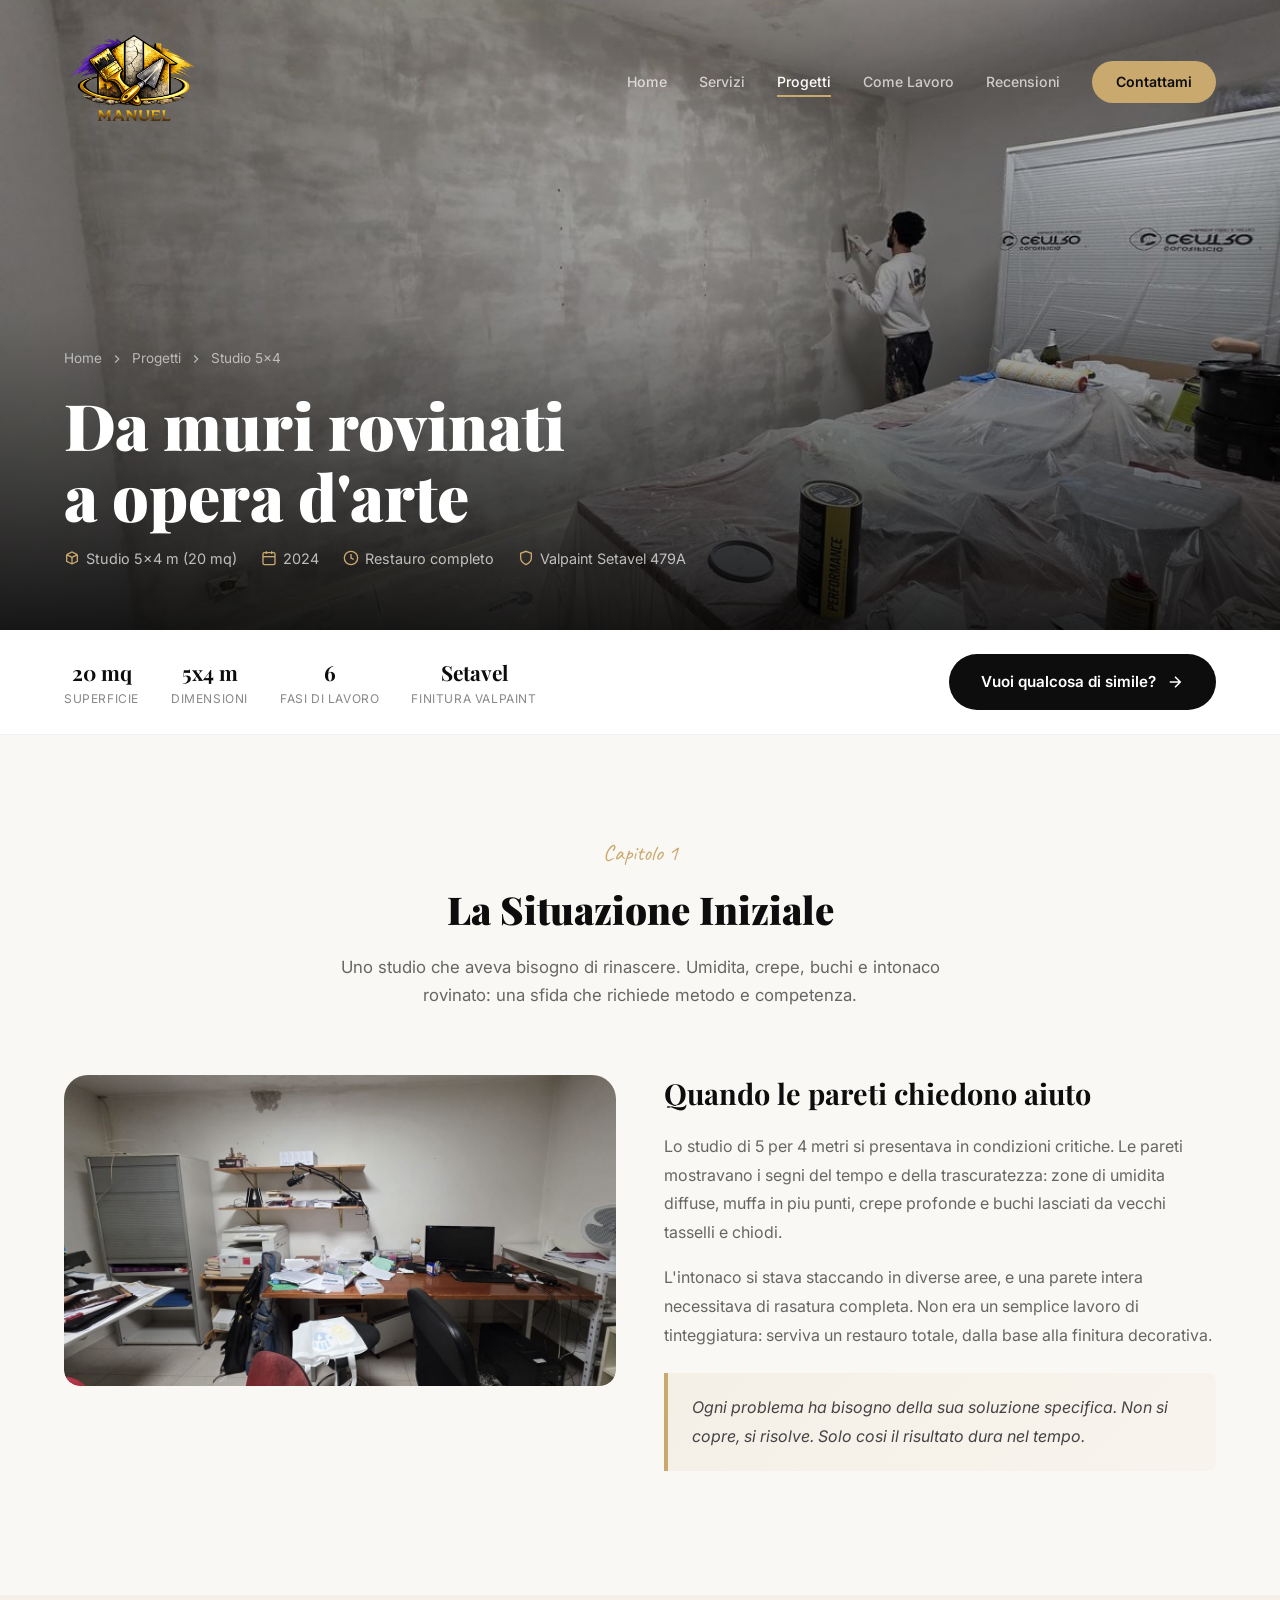
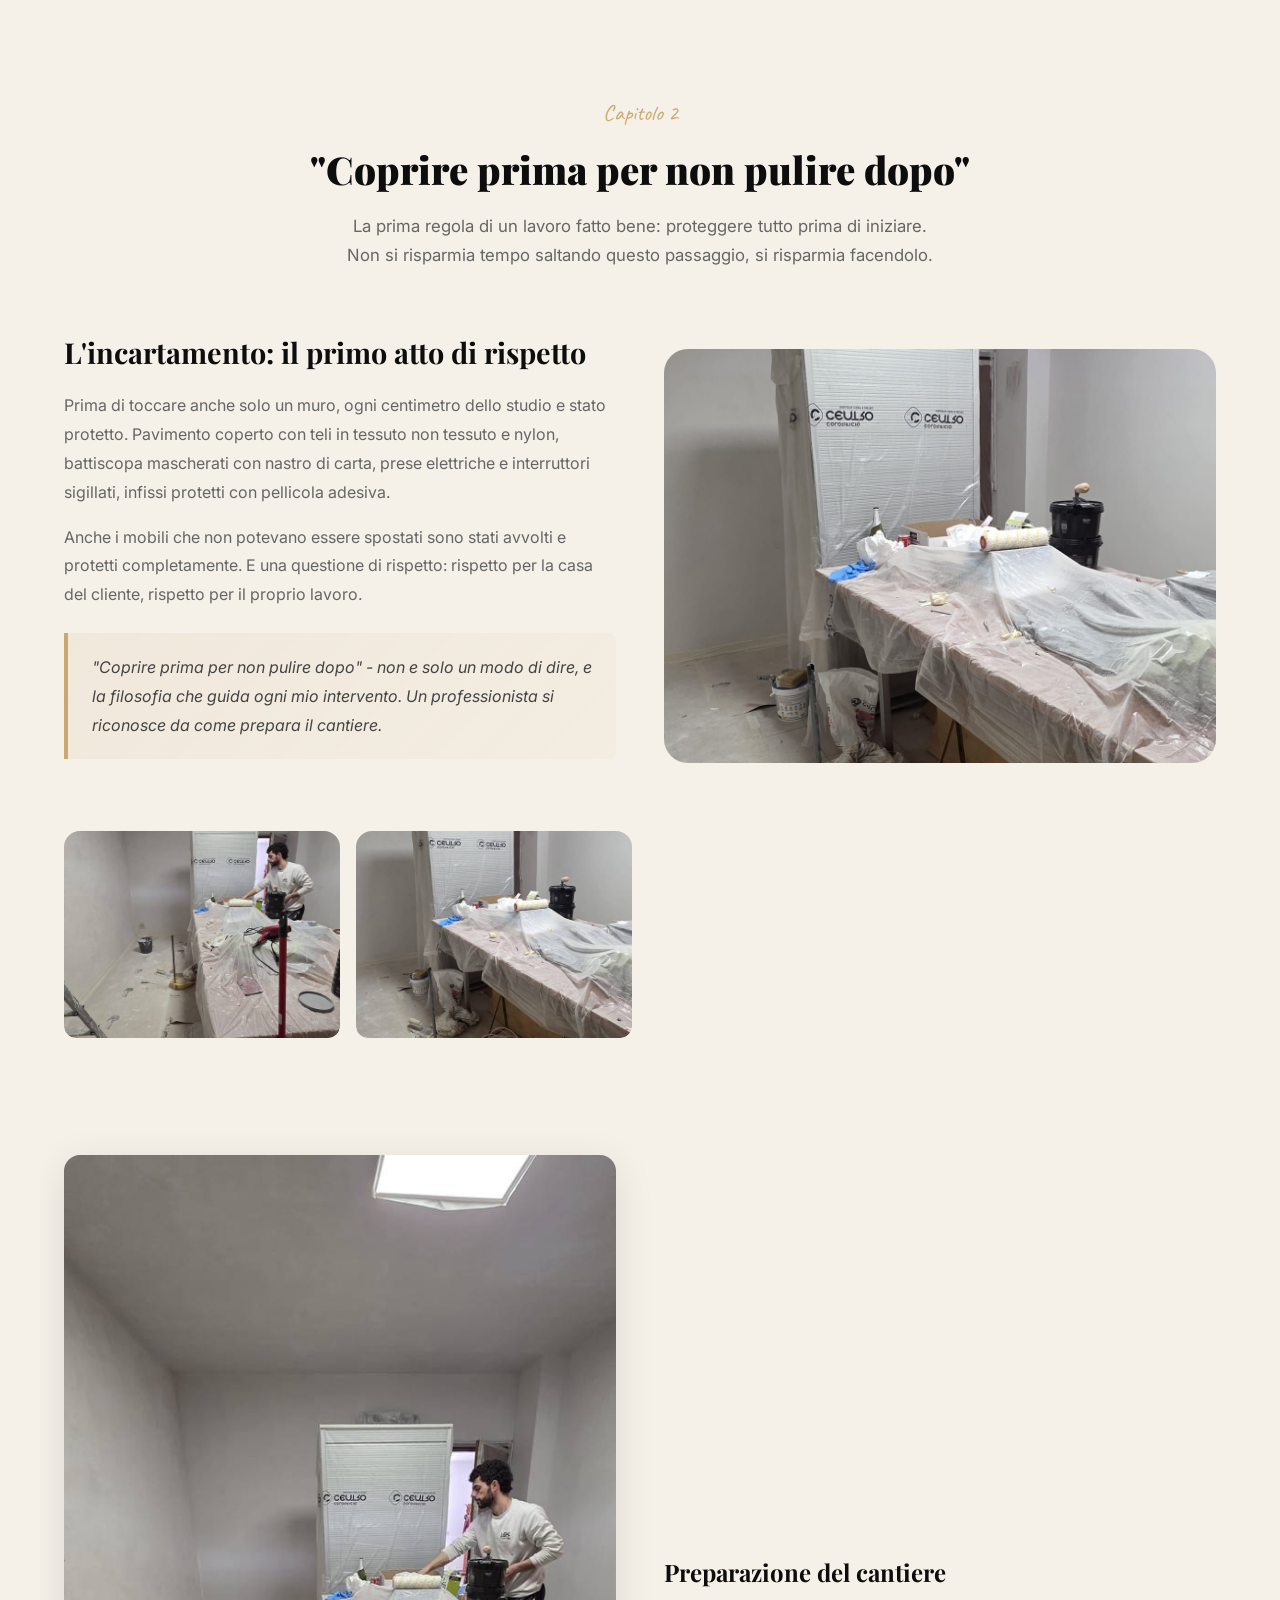
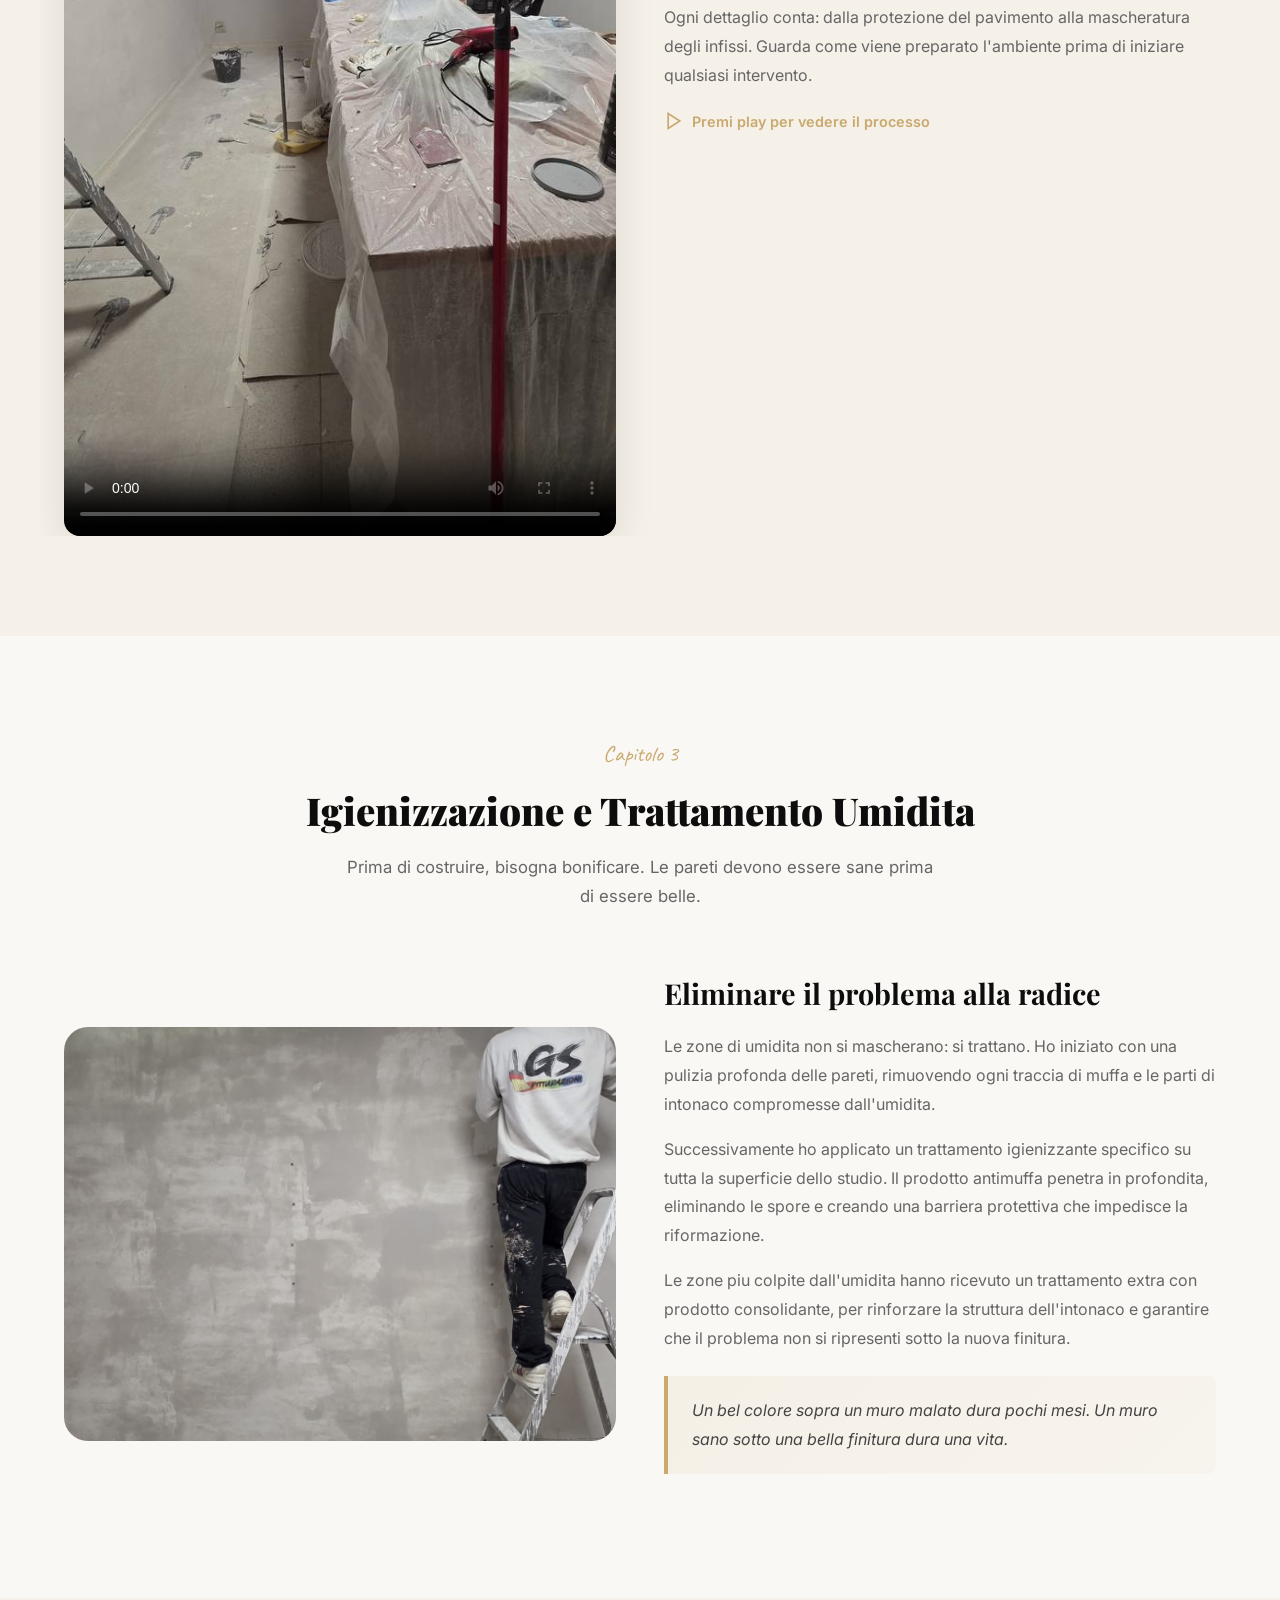
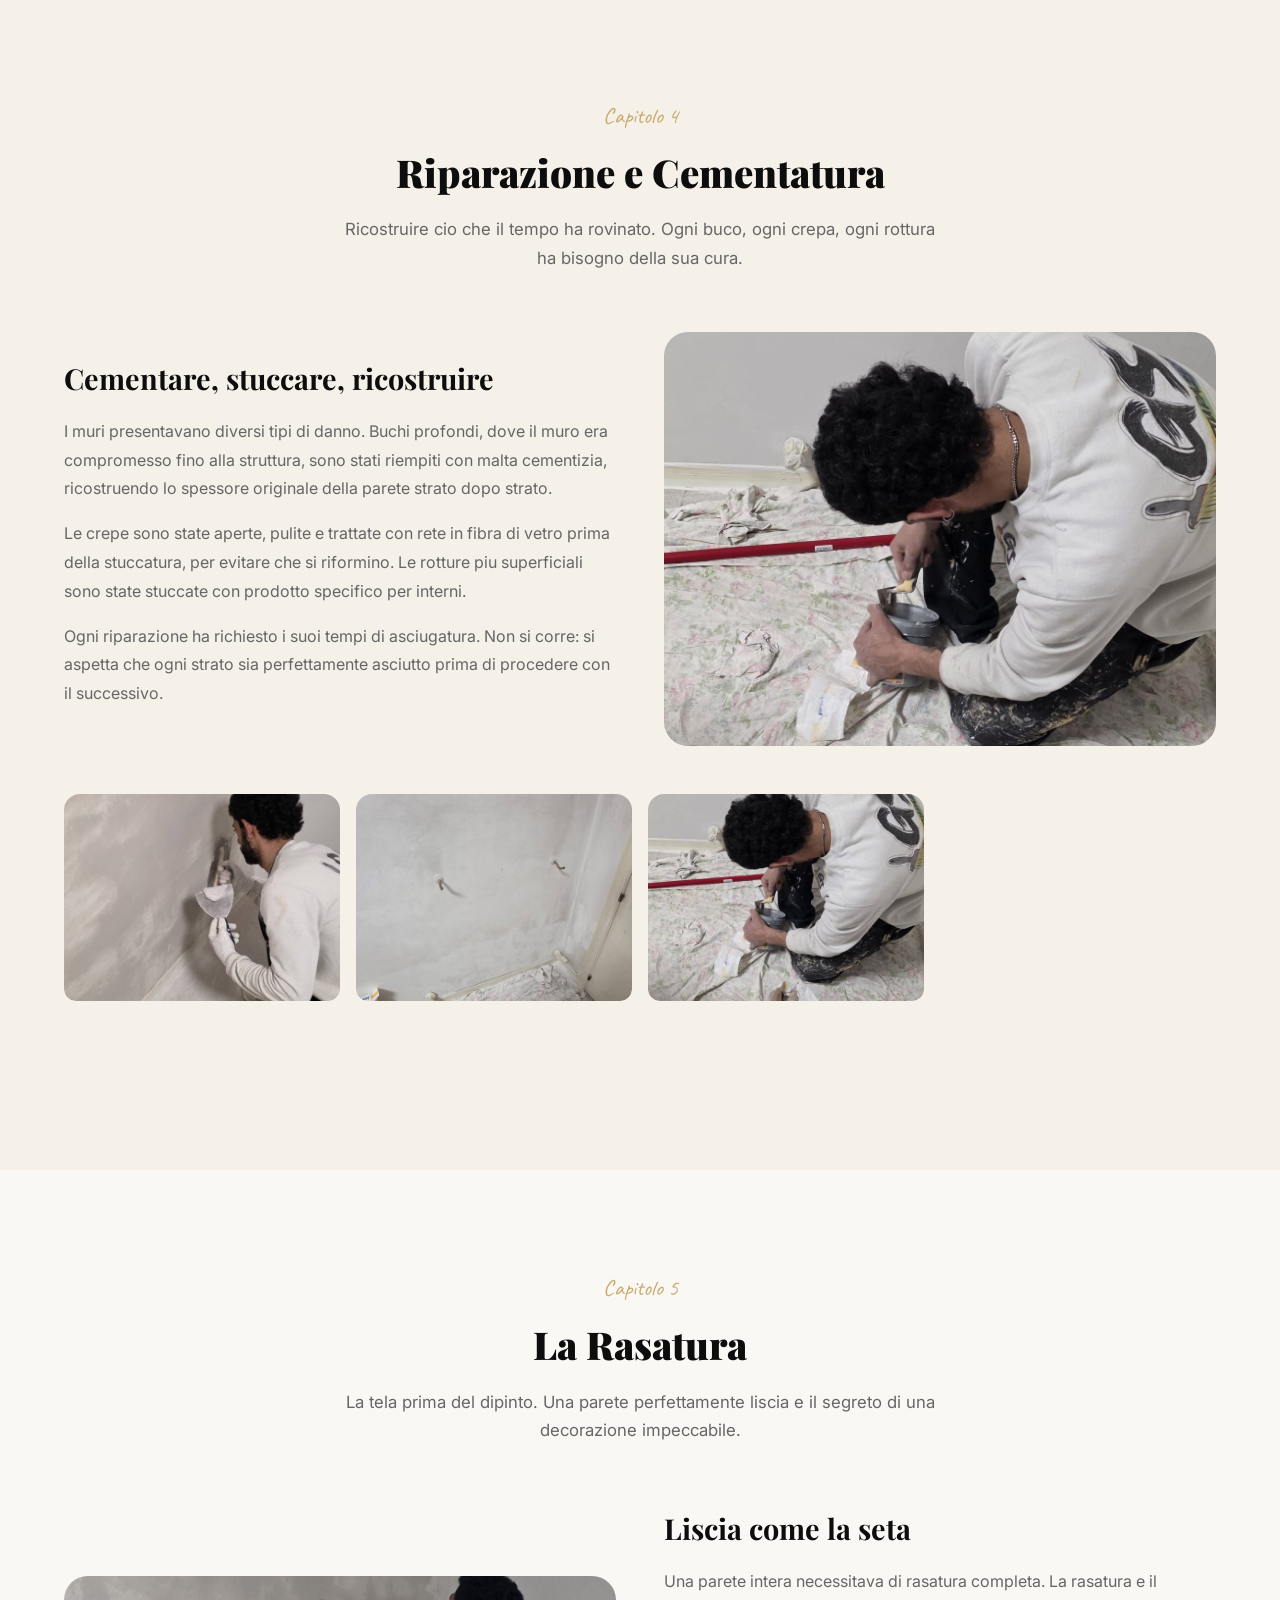
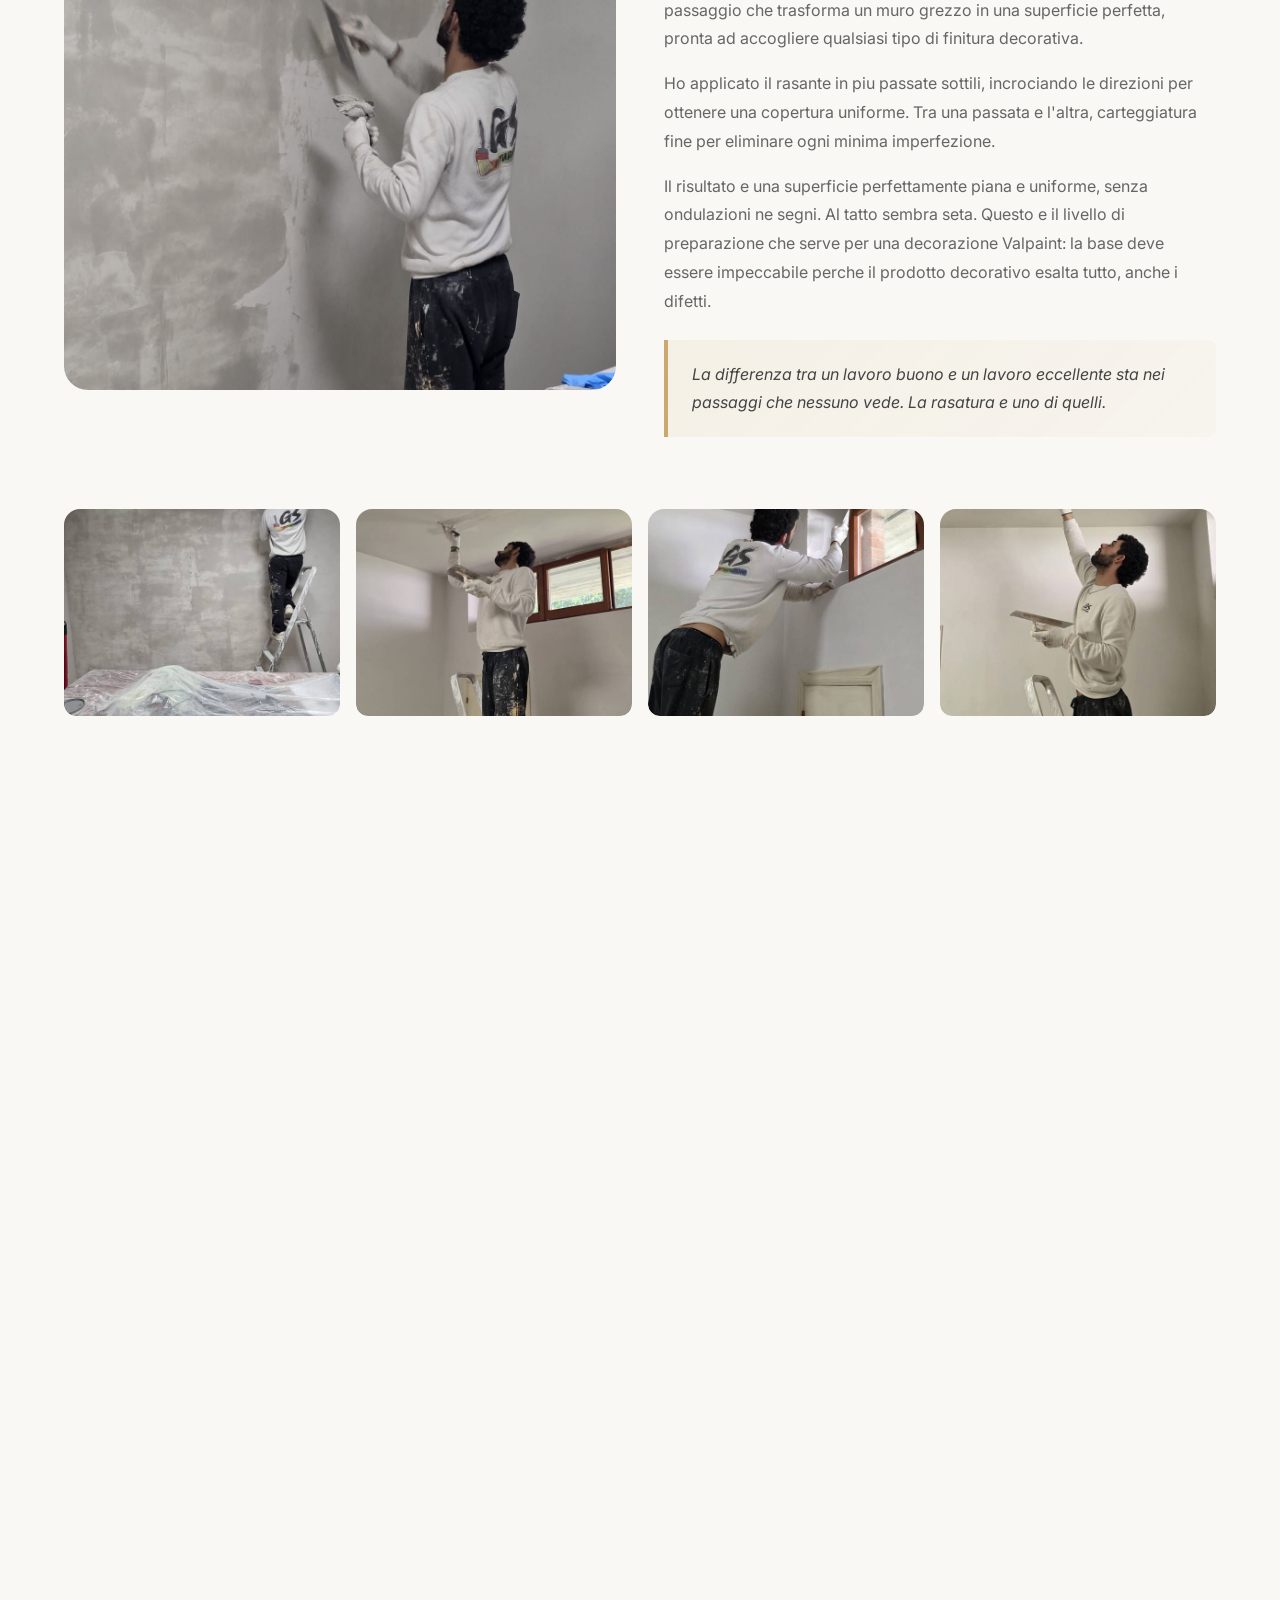
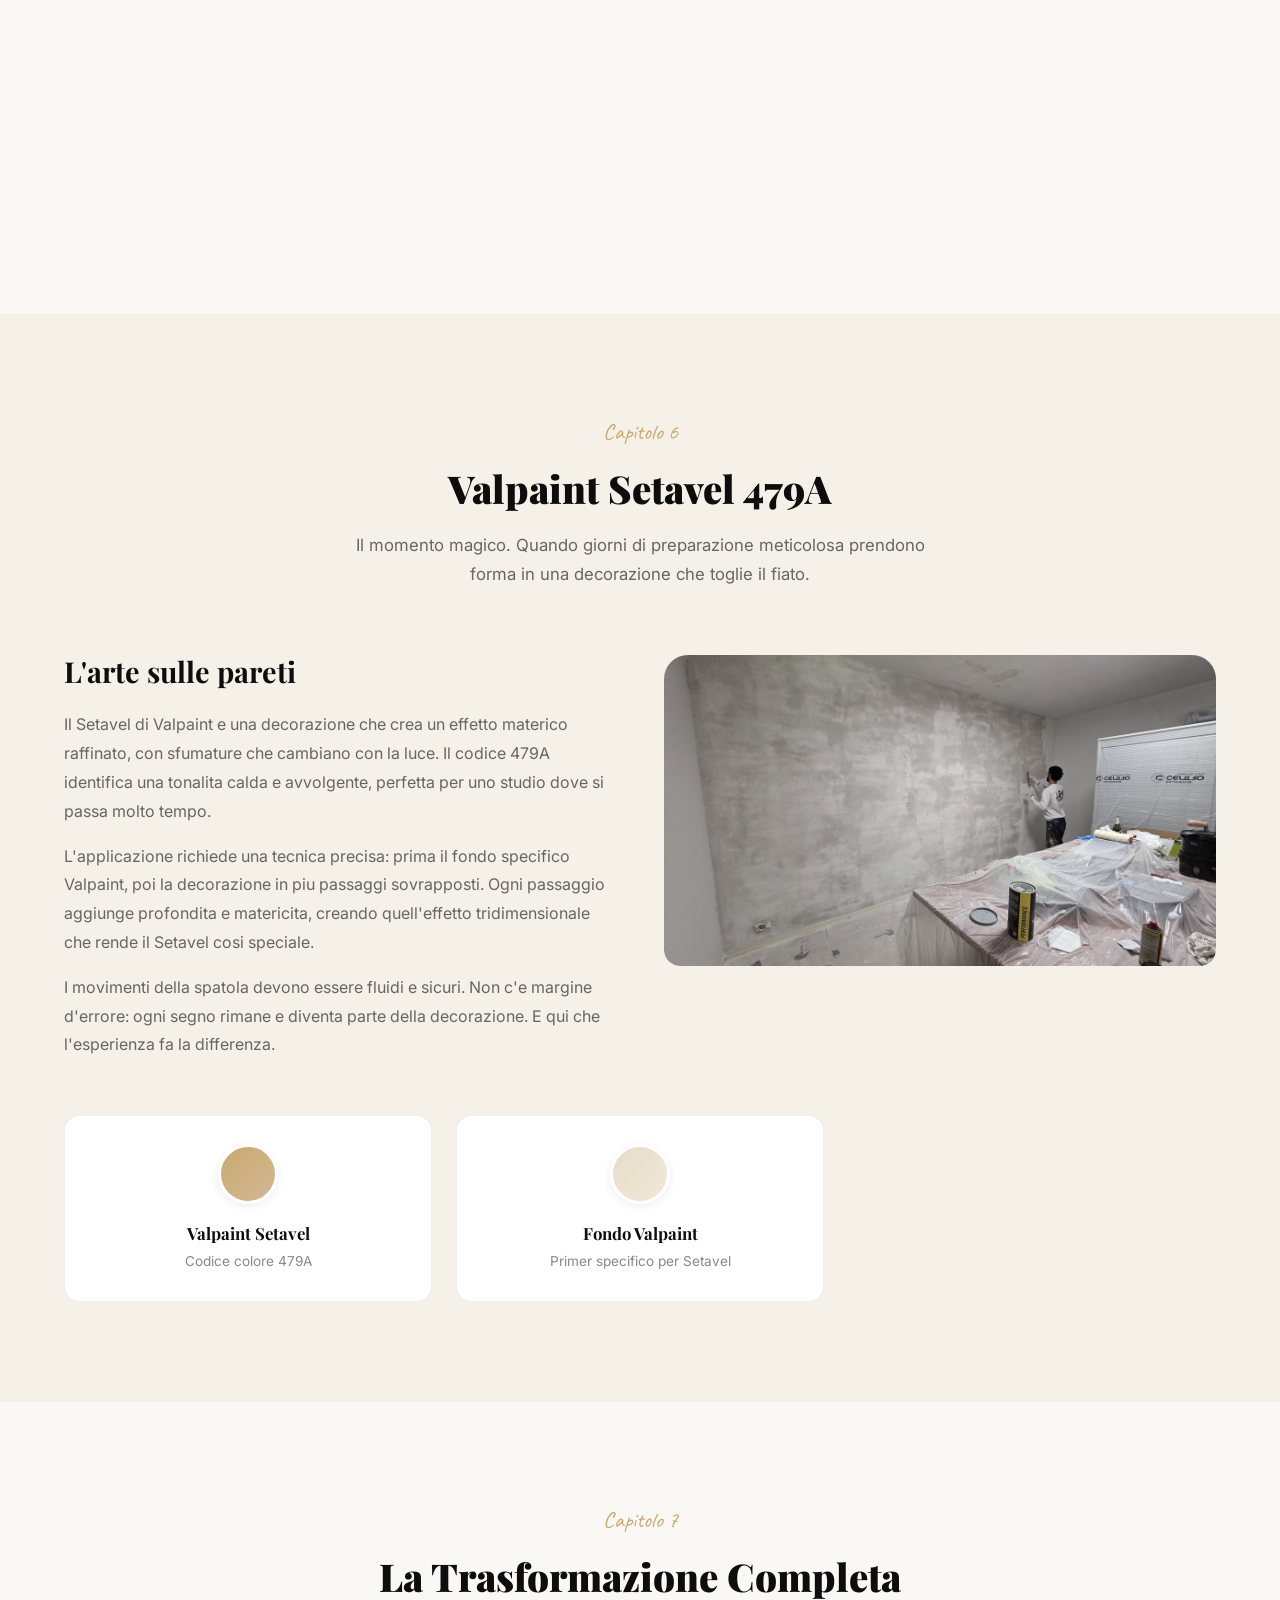
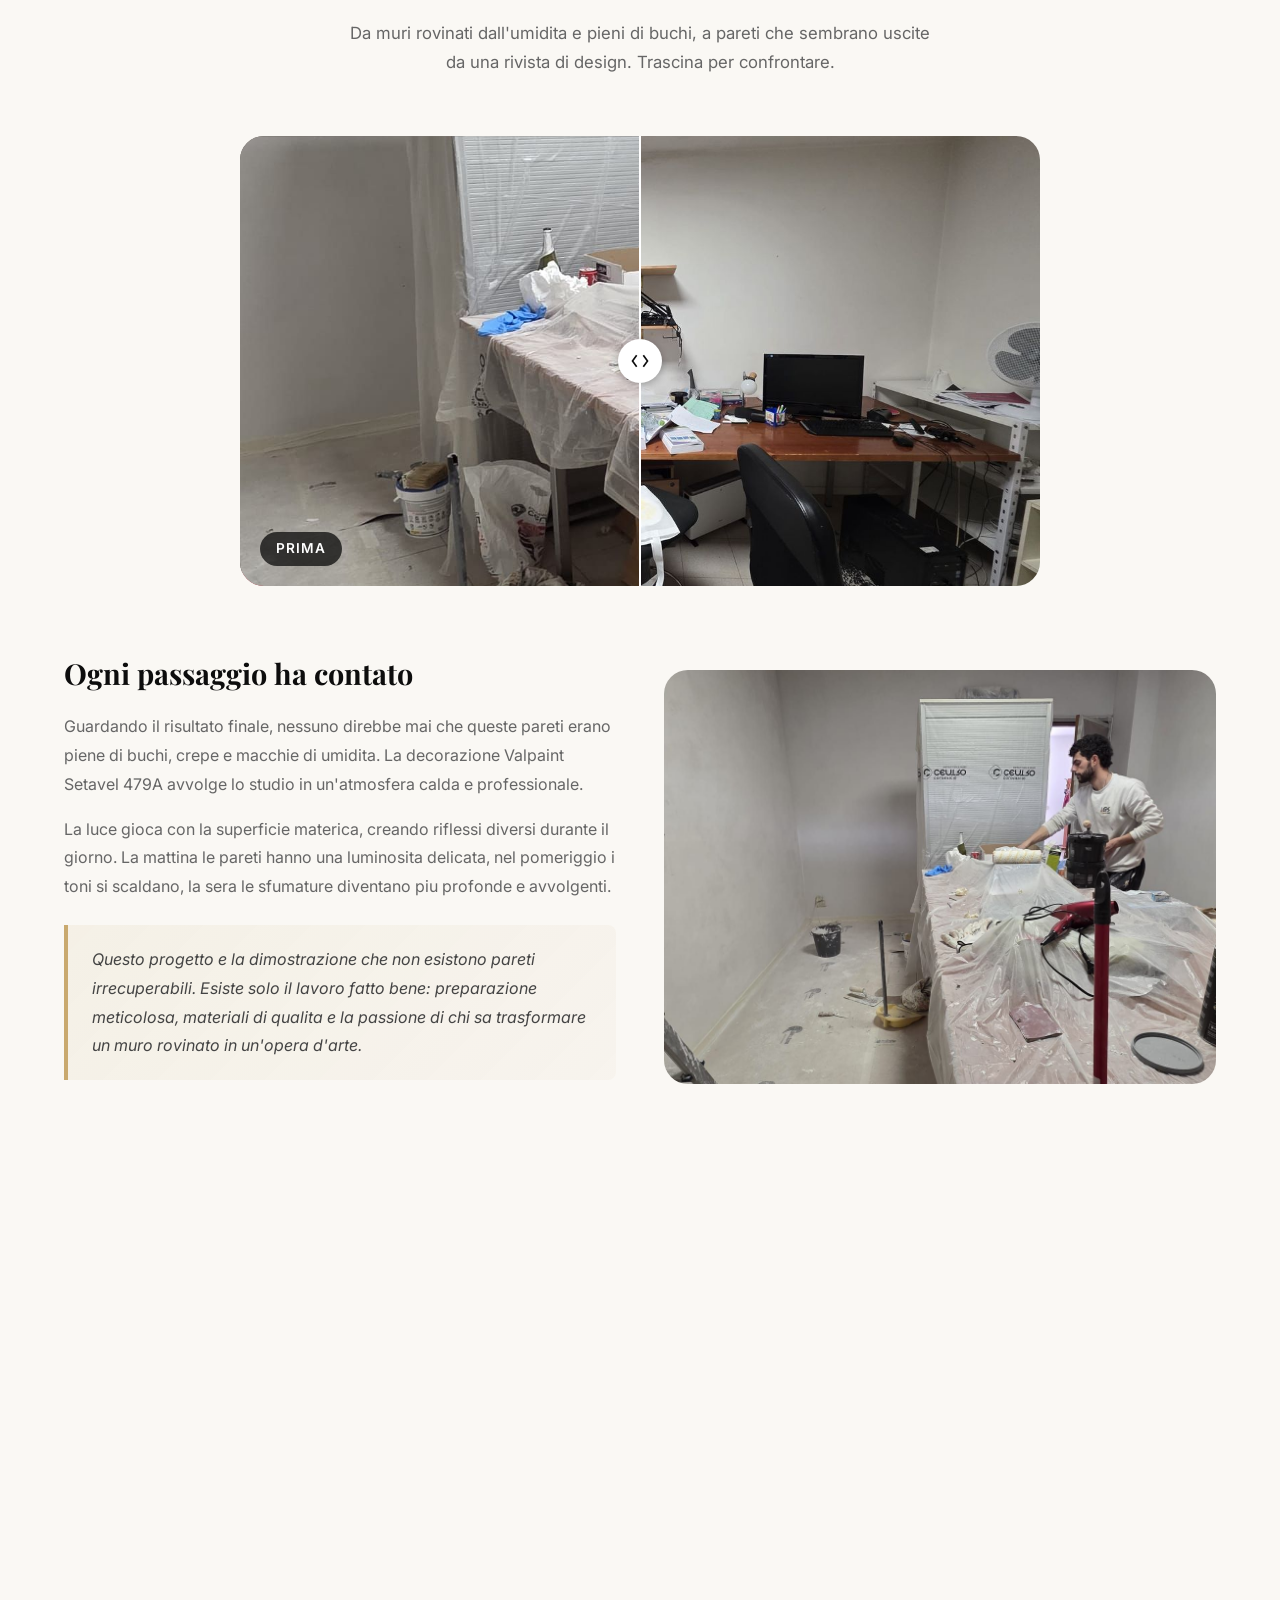
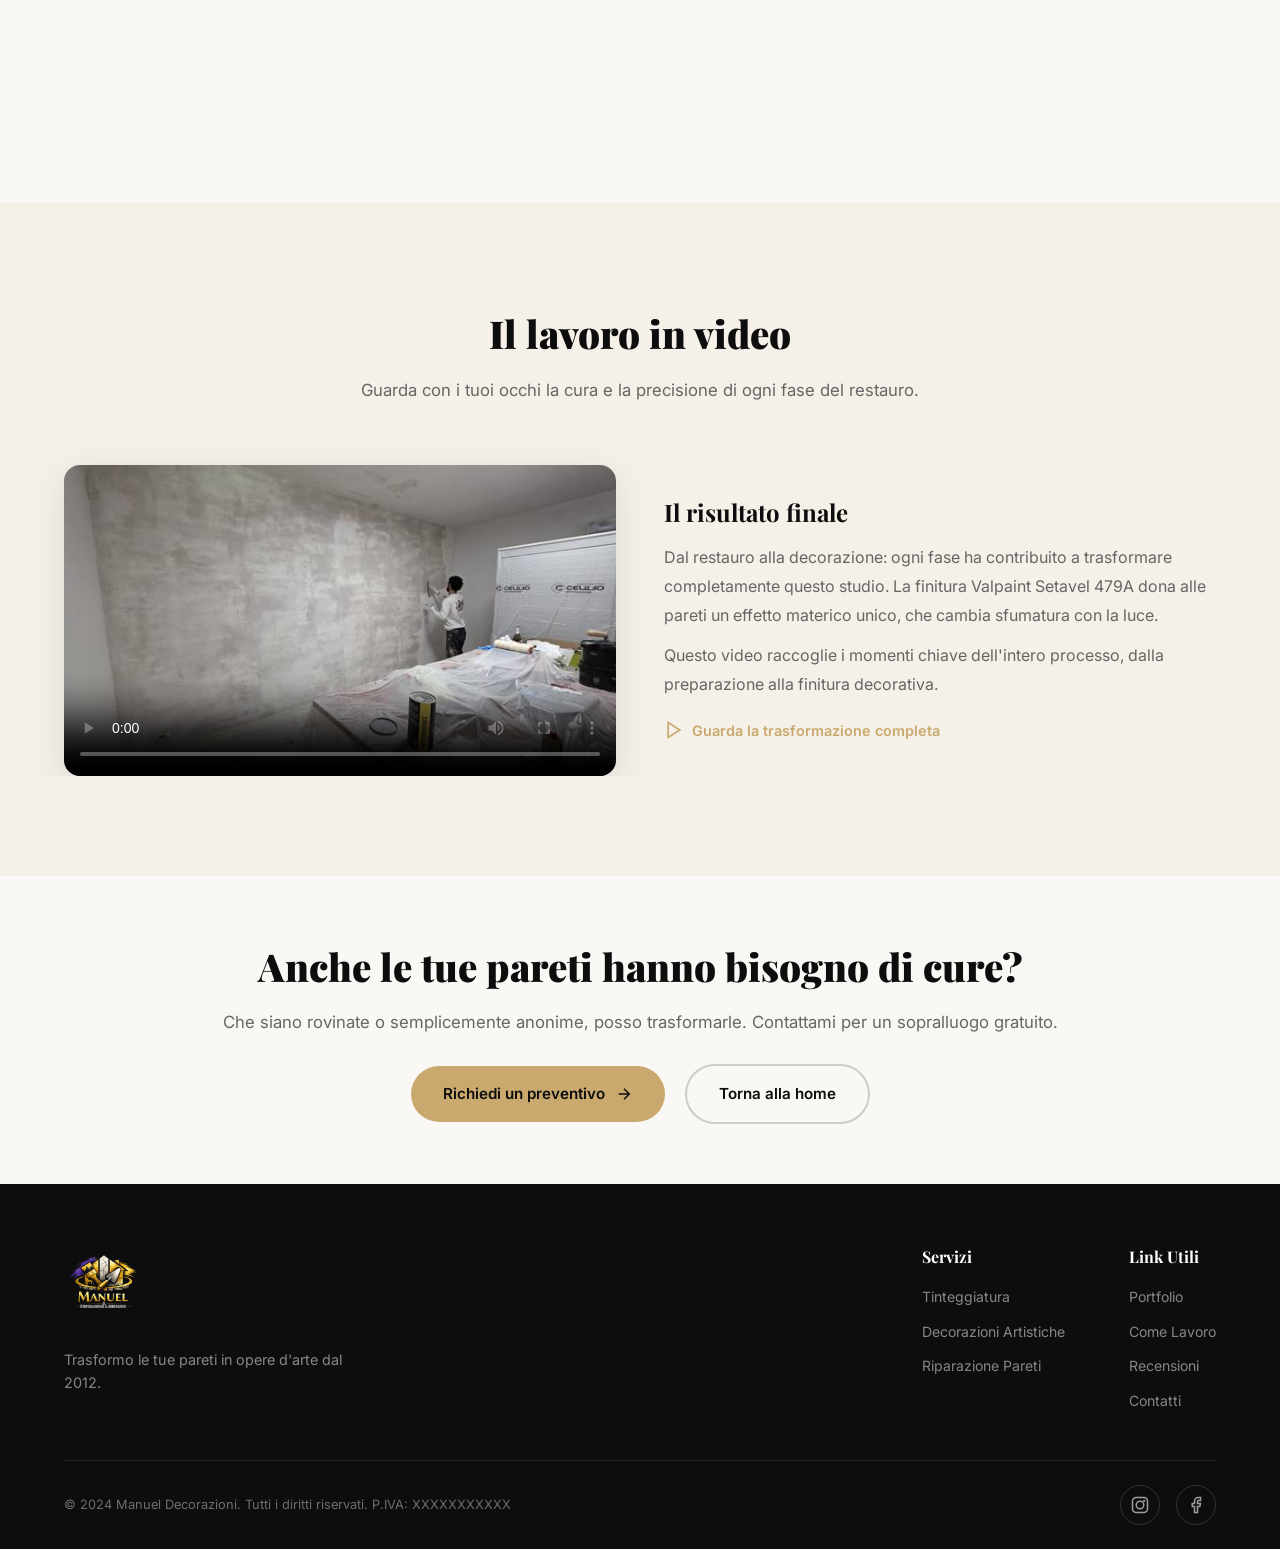
==== commit b1f8afa4: "Aggiorna loghi header/footer, favicon, fix hero scroll e link Instagram - Header: logo-header di def" ====
--- a/progetti/studio/index.html
+++ b/progetti/studio/index.html
@@ -8,6 +8,7 @@
     <link rel="preconnect" href="https://fonts.googleapis.com">
     <link rel="preconnect" href="https://fonts.gstatic.com" crossorigin>
     <link href="https://fonts.googleapis.com/css2?family=Playfair+Display:ital,wght@0,400;0,700;0,900;1,400&family=Inter:wght@300;400;500;600;700&family=Caveat:wght@400;700&display=swap" rel="stylesheet">
+    <link rel="icon" type="image/png" href="../../images/icona-sito-manuel.png">
     <link rel="stylesheet" href="../../css/style.css">
     <link rel="stylesheet" href="../../css/animations.css">
     <link rel="stylesheet" href="../../css/project-page.css">
@@ -17,7 +18,8 @@
     <nav class="navbar scrolled" id="navbar">
         <div class="nav-container">
             <a href="/" class="logo">
-                <img src="../../images/logo-manuel.png" alt="Manuel Decorazioni & Restauro" class="logo-img">
+                <img src="../../images/logo-header.png" alt="Manuel Decorazioni & Restauro" class="logo-img logo-default">
+                <img src="../../images/logo-pulito.png" alt="Manuel Decorazioni & Restauro" class="logo-img logo-scrolled">
             </a>
             <div class="nav-links" id="navLinks">
                 <a href="/" class="nav-link">Home</a>
@@ -664,19 +666,7 @@
             <div class="footer-top">
                 <div class="footer-brand">
                     <a href="/" class="logo">
-                        <span class="logo-icon">
-                            <svg viewBox="0 0 40 40" fill="none" xmlns="http://www.w3.org/2000/svg">
-                                <rect x="5" y="8" width="20" height="24" rx="2" stroke="currentColor" stroke-width="2"/>
-                                <path d="M25 15 L35 8 L35 32 L25 32Z" stroke="currentColor" stroke-width="2" fill="none"/>
-                                <line x1="10" y1="14" x2="20" y2="14" stroke="currentColor" stroke-width="1.5"/>
-                                <line x1="10" y1="18" x2="20" y2="18" stroke="currentColor" stroke-width="1.5"/>
-                                <line x1="10" y1="22" x2="17" y2="22" stroke="currentColor" stroke-width="1.5"/>
-                            </svg>
-                        </span>
-                        <div class="logo-text">
-                            <span class="logo-name">Manuel</span>
-                            <span class="logo-sub">Decorazioni d'Arte</span>
-                        </div>
+                        <img src="../../images/logo-footer.png" alt="Manuel Decorazioni & Restauro" class="footer-logo-img">
                     </a>
                     <p class="footer-tagline">Trasformo le tue pareti in opere d'arte dal 2012.</p>
                 </div>
@@ -699,10 +689,10 @@
             <div class="footer-bottom">
                 <p>&copy; 2024 Manuel Decorazioni. Tutti i diritti riservati. P.IVA: XXXXXXXXXXX</p>
                 <div class="footer-social">
-                    <a href="#" aria-label="Instagram" target="_blank" rel="noopener">
+                    <a href="https://www.instagram.com/manu.ru11?igsh=Z2FrMGttcmFuOGgw" aria-label="Instagram" target="_blank" rel="noopener">
                         <svg viewBox="0 0 24 24" fill="none" stroke="currentColor" stroke-width="2"><rect x="2" y="2" width="20" height="20" rx="5"/><circle cx="12" cy="12" r="5"/><circle cx="17.5" cy="6.5" r="1.5" fill="currentColor" stroke="none"/></svg>
                     </a>
-                    <a href="#" aria-label="Facebook" target="_blank" rel="noopener">
+                    <a href="https://www.instagram.com/manu.ru11?igsh=Z2FrMGttcmFuOGgw" aria-label="Facebook" target="_blank" rel="noopener">
                         <svg viewBox="0 0 24 24" fill="none" stroke="currentColor" stroke-width="2"><path d="M18 2h-3a5 5 0 00-5 5v3H7v4h3v8h4v-8h3l1-4h-4V7a1 1 0 011-1h3z"/></svg>
                     </a>
                 </div>
--- a/css/style.css
+++ b/css/style.css
@@ -239,14 +239,26 @@
 }
 
 .logo-img {
-    height: 100px;
+    height: 140px;
     width: auto;
     object-fit: contain;
-    transition: height var(--transition-base);
+    transition: all var(--transition-base);
+}
+
+.logo-scrolled {
+    display: none;
+}
+
+.navbar.scrolled .logo-default {
+    display: none;
+}
+
+.navbar.scrolled .logo-scrolled {
+    display: block;
 }
 
 .navbar.scrolled .logo-img {
-    height: 70px;
+    height: 90px;
 }
 
 .nav-links {
@@ -339,7 +351,7 @@
     min-height: 100vh;
     display: flex;
     align-items: center;
-    padding: 120px 0 80px;
+    padding: 120px 0 120px;
     overflow: hidden;
 }
 
@@ -582,7 +594,7 @@
 /* --- Scroll Indicator --- */
 .hero-scroll-indicator {
     position: absolute;
-    bottom: 40px;
+    bottom: 20px;
     left: 50%;
     transform: translateX(-50%);
     display: flex;
@@ -593,6 +605,7 @@
     font-size: 0.75rem;
     text-transform: uppercase;
     letter-spacing: 0.15em;
+    z-index: 3;
 }
 
 .scroll-line {
@@ -1560,6 +1573,13 @@
 
 .footer-brand {
     max-width: 300px;
+}
+
+.footer-logo-img {
+    height: 80px;
+    width: auto;
+    object-fit: contain;
+    margin-bottom: 8px;
 }
 
 .footer-tagline {
@@ -1774,11 +1794,11 @@
     }
 
     .logo-img {
-        height: 80px;
+        height: 110px;
     }
 
     .navbar.scrolled .logo-img {
-        height: 60px;
+        height: 75px;
     }
 }
 
@@ -1788,11 +1808,11 @@
     }
 
     .logo-img {
-        height: 65px;
+        height: 85px;
     }
 
     .navbar.scrolled .logo-img {
-        height: 50px;
+        height: 60px;
     }
 
     .hero {
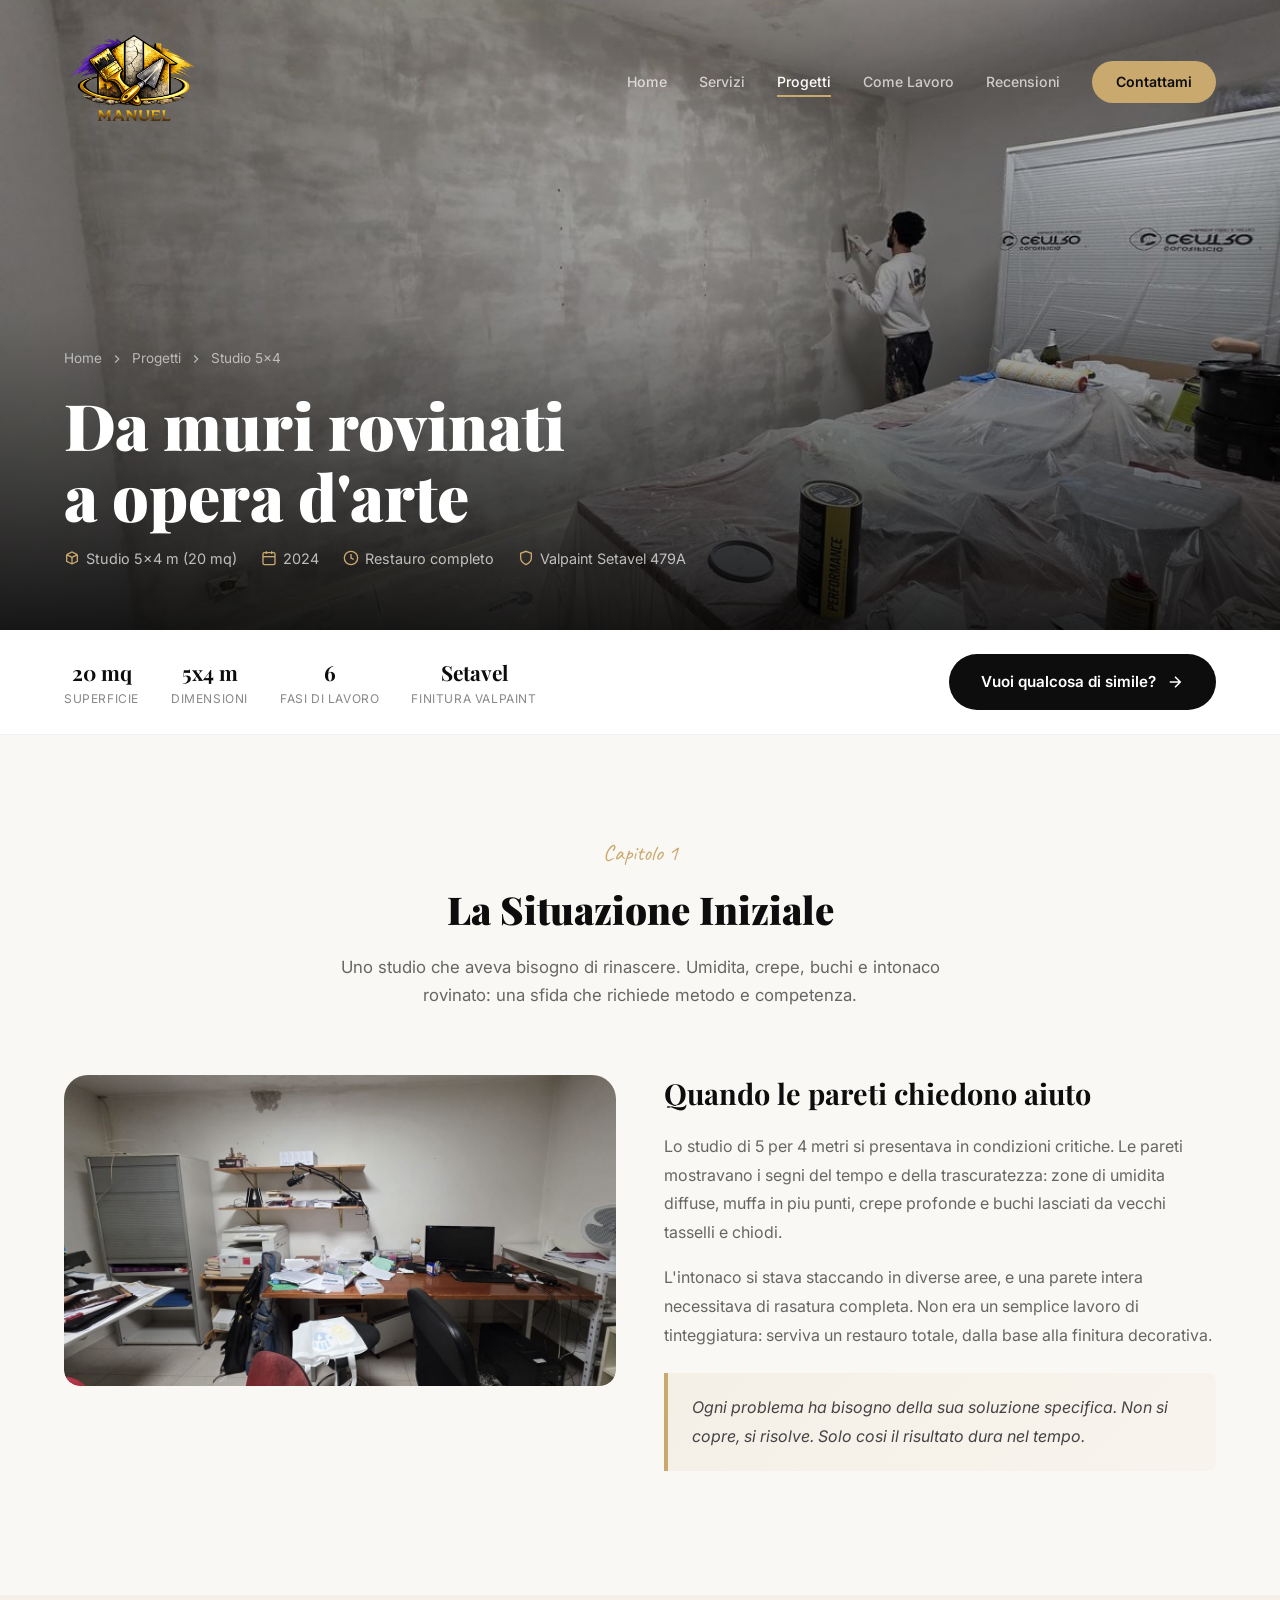
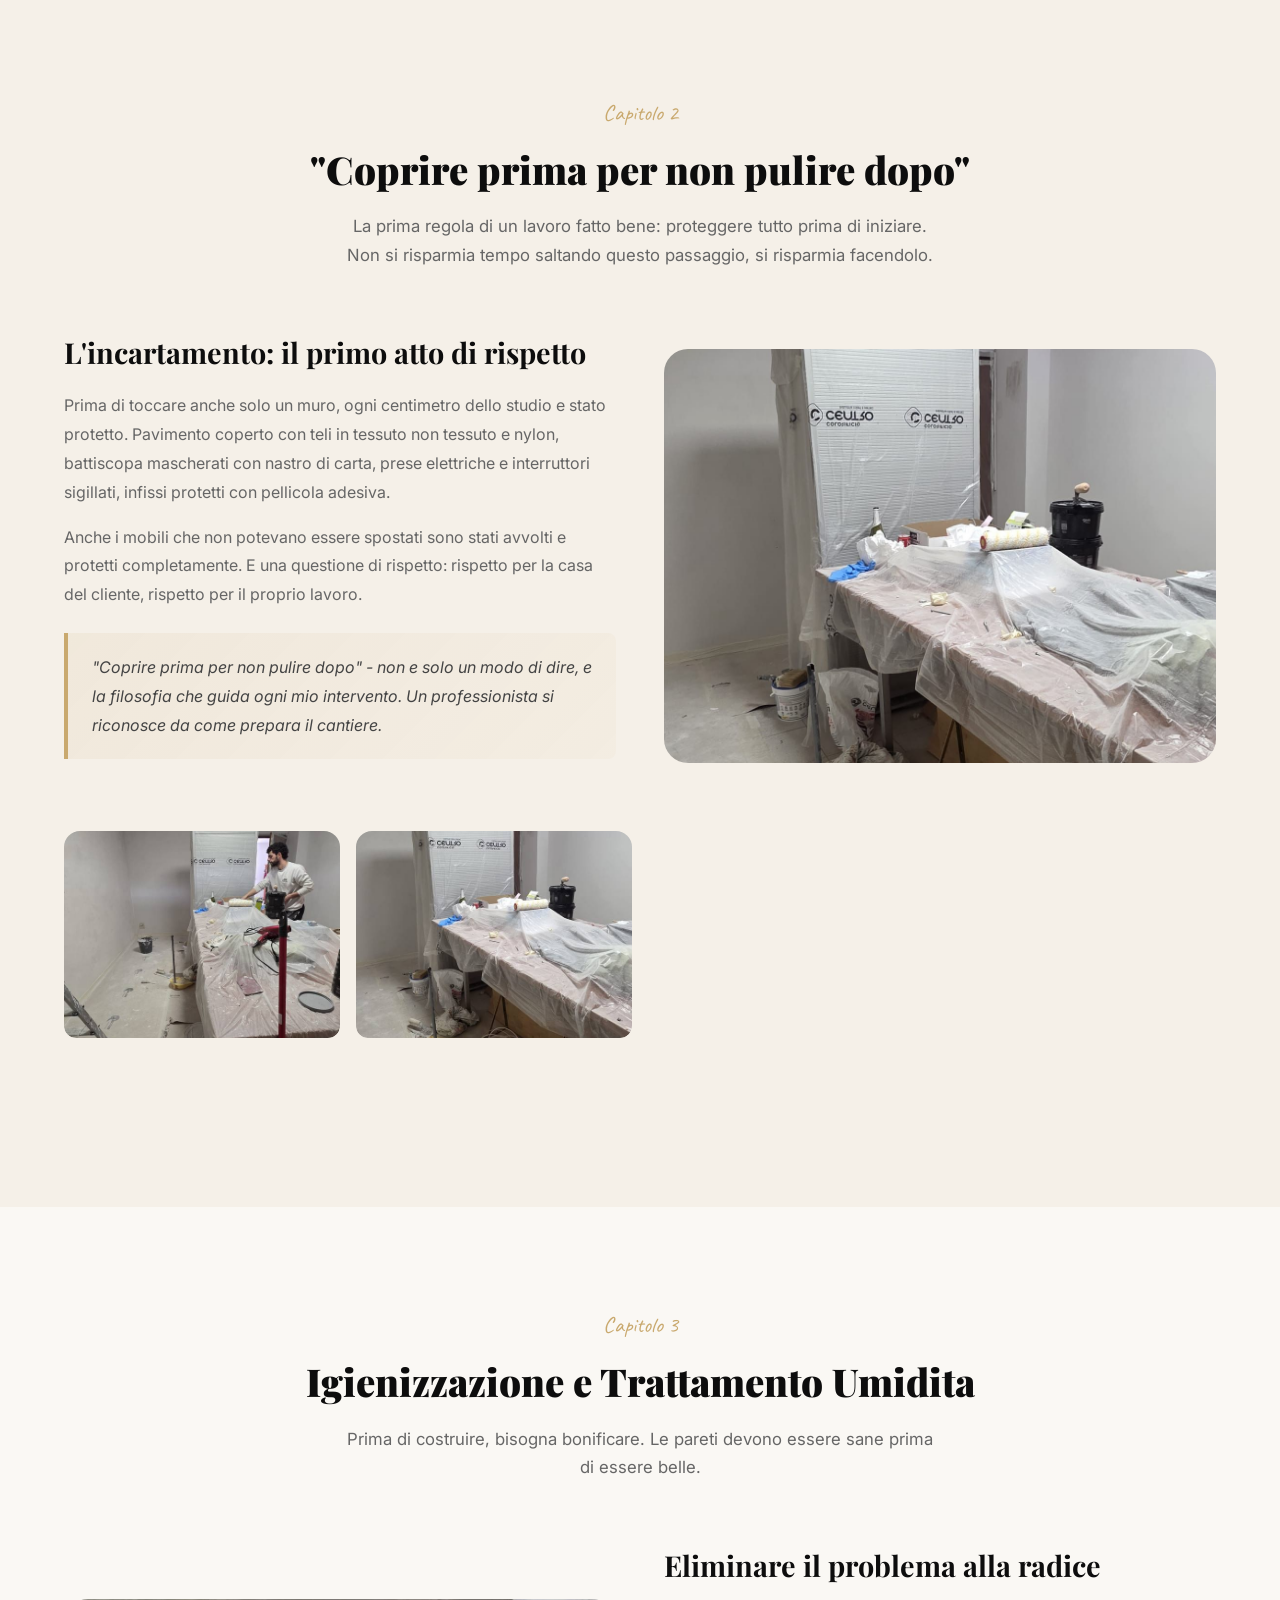
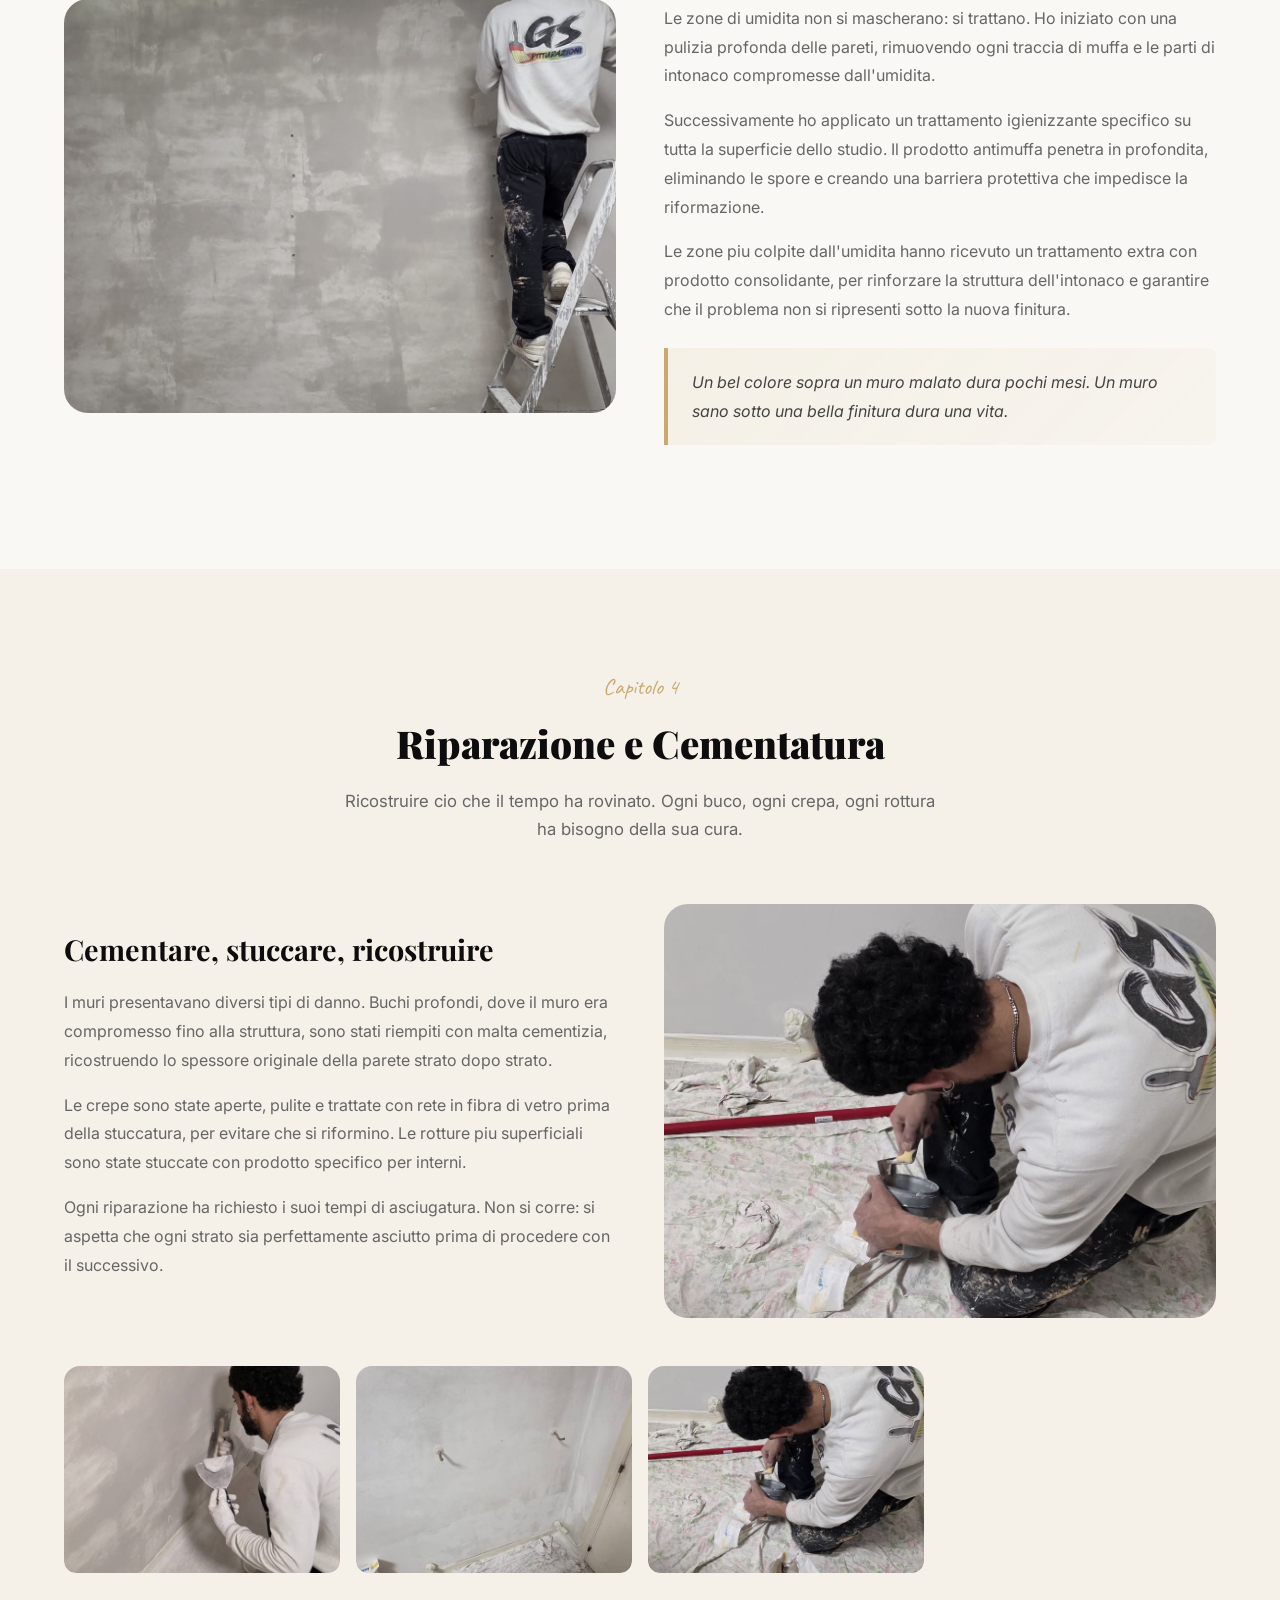
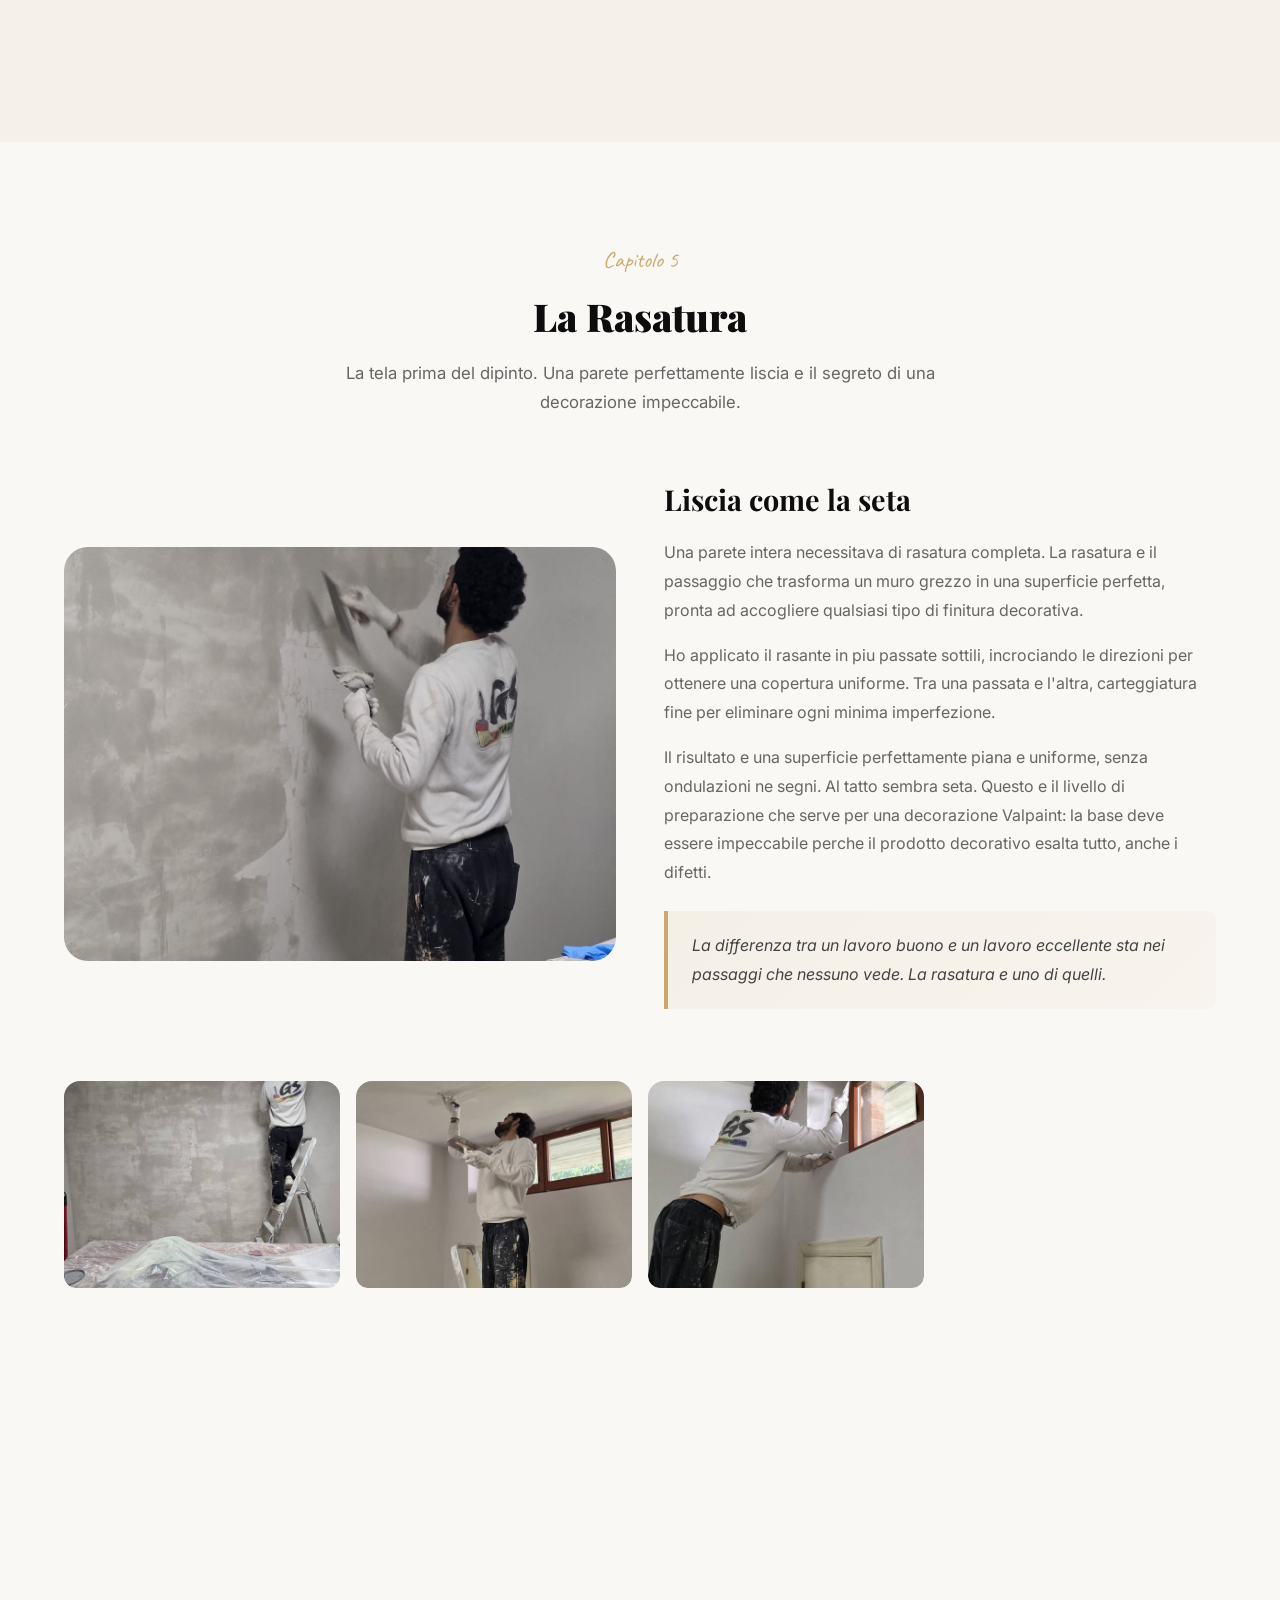
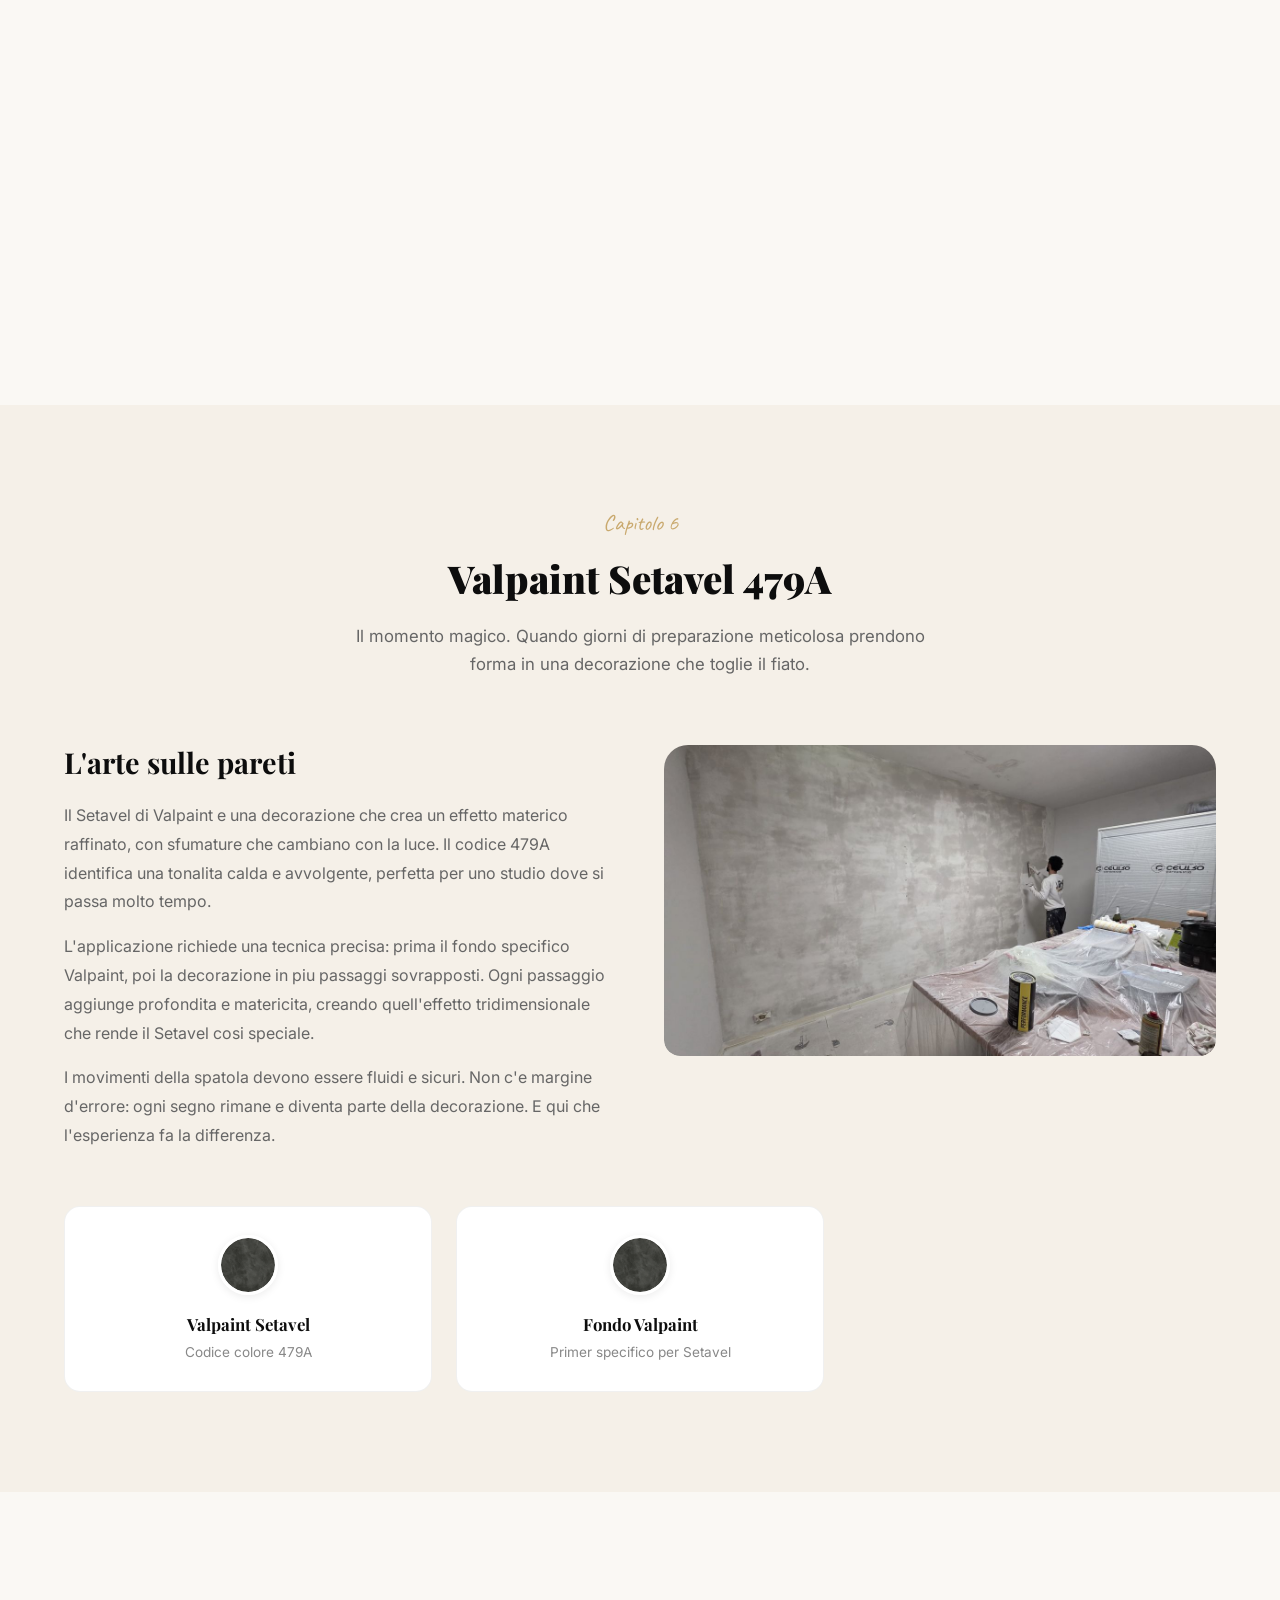
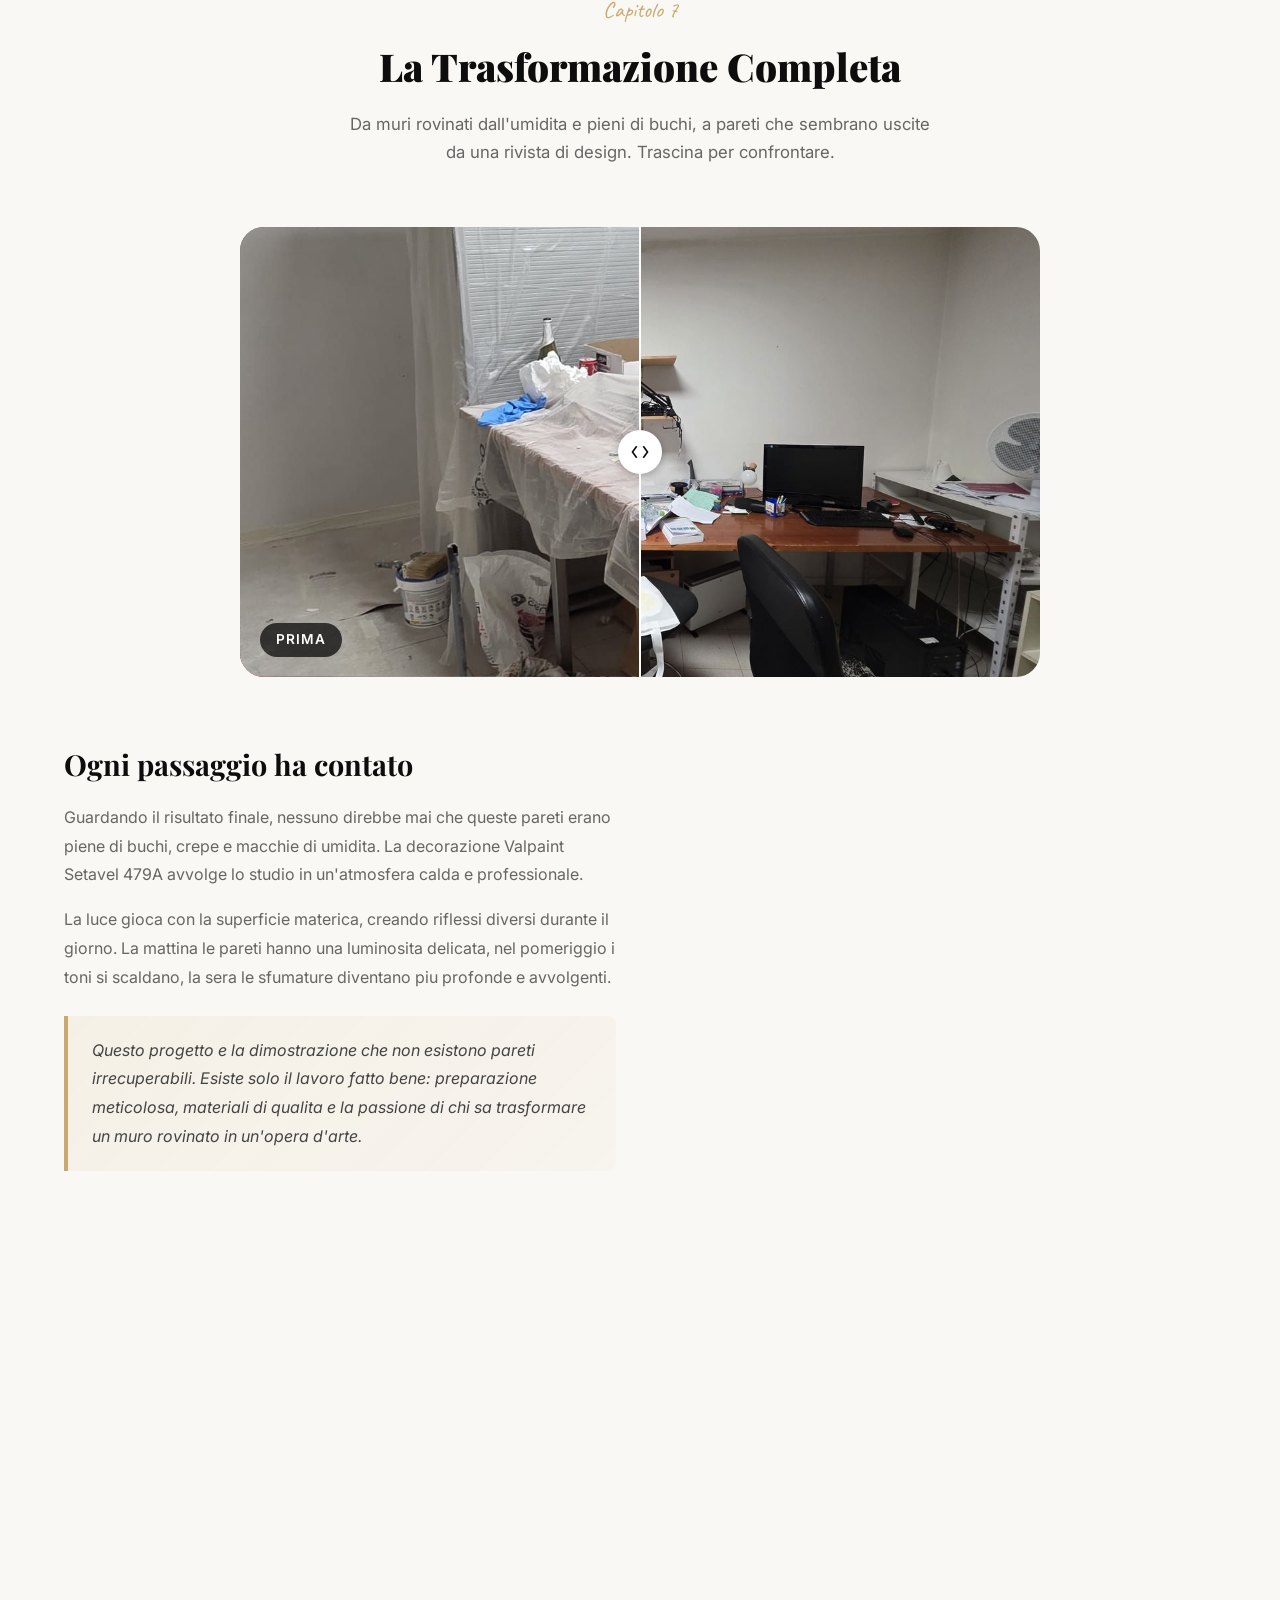
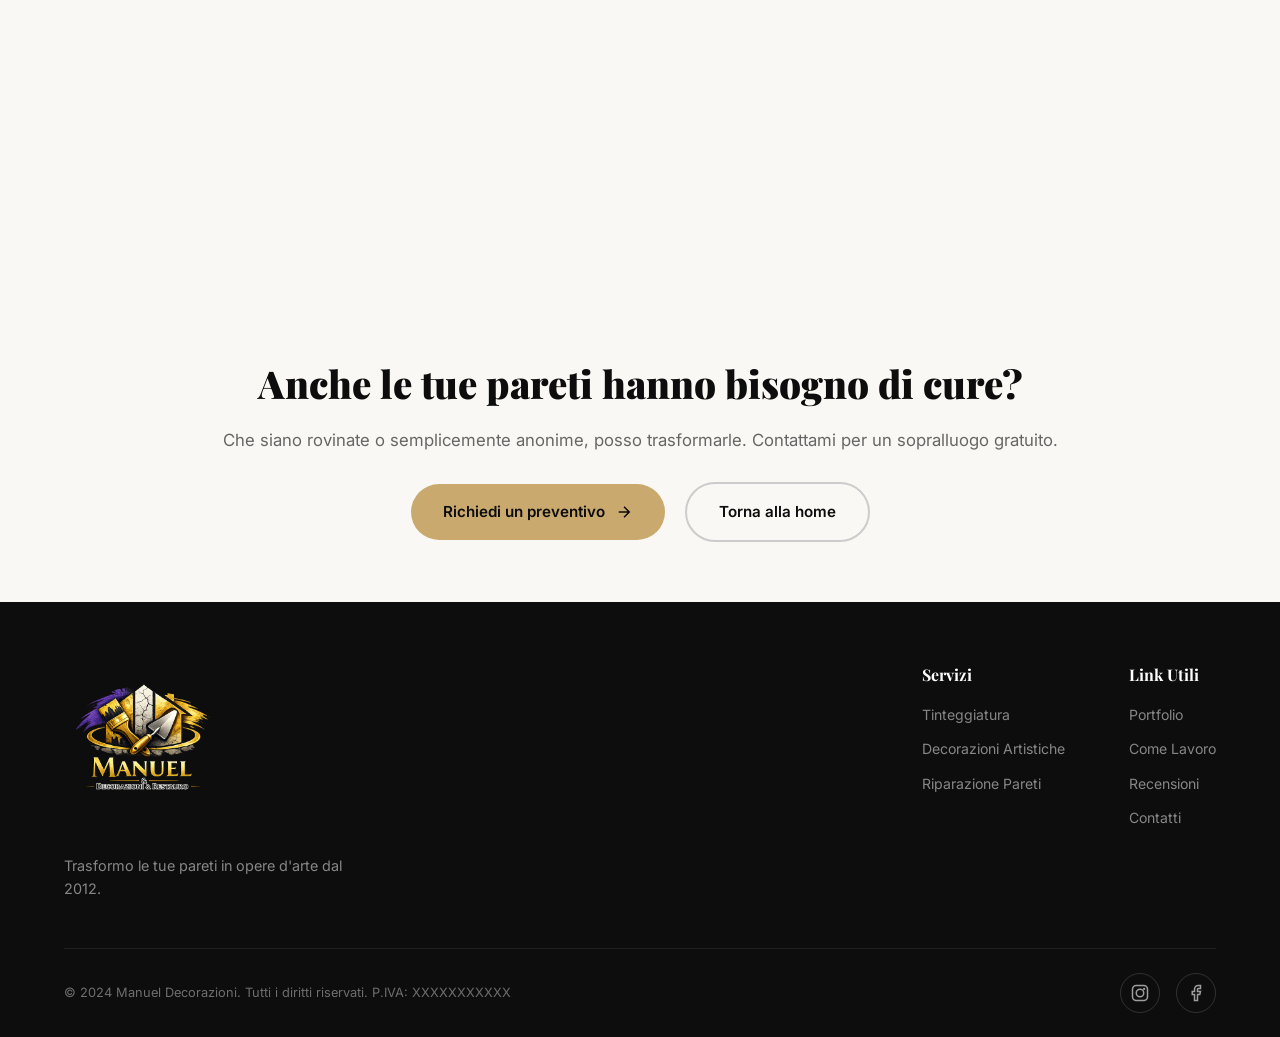
==== commit 140449ac: "Migliorie sito: stats hero, logo unico header, footer logo grande, favicon, video e sezioni progetto" ====
--- a/progetti/studio/index.html
+++ b/progetti/studio/index.html
@@ -8,7 +8,7 @@
     <link rel="preconnect" href="https://fonts.googleapis.com">
     <link rel="preconnect" href="https://fonts.gstatic.com" crossorigin>
     <link href="https://fonts.googleapis.com/css2?family=Playfair+Display:ital,wght@0,400;0,700;0,900;1,400&family=Inter:wght@300;400;500;600;700&family=Caveat:wght@400;700&display=swap" rel="stylesheet">
-    <link rel="icon" type="image/png" href="../../images/icona-sito-manuel.png">
+    <link rel="icon" type="image/png" href="../../images/icona-sito.png">
     <link rel="stylesheet" href="../../css/style.css">
     <link rel="stylesheet" href="../../css/animations.css">
     <link rel="stylesheet" href="../../css/project-page.css">
@@ -18,8 +18,7 @@
     <nav class="navbar scrolled" id="navbar">
         <div class="nav-container">
             <a href="/" class="logo">
-                <img src="../../images/logo-header.png" alt="Manuel Decorazioni & Restauro" class="logo-img logo-default">
-                <img src="../../images/logo-pulito.png" alt="Manuel Decorazioni & Restauro" class="logo-img logo-scrolled">
+                <img src="../../images/logo-header.png" alt="Manuel Decorazioni & Restauro" class="logo-img">
             </a>
             <div class="nav-links" id="navLinks">
                 <a href="/" class="nav-link">Home</a>
@@ -201,26 +200,6 @@
                 </div>
             </div>
 
-            <!-- Video incartamento -->
-            <div class="story-video-row reveal-up">
-                <div class="story-video-player">
-                    <video controls preload="metadata" poster="../../images/studio/lavoro-1-med.jpg">
-                        <source src="../../images/studio/lavoro-4.mp4" type="video/mp4">
-                    </video>
-                </div>
-                <div class="story-video-info">
-                    <h3>Preparazione del cantiere</h3>
-                    <p>
-                        Ogni dettaglio conta: dalla protezione del pavimento alla
-                        mascheratura degli infissi. Guarda come viene preparato
-                        l'ambiente prima di iniziare qualsiasi intervento.
-                    </p>
-                    <div class="video-icon">
-                        <svg viewBox="0 0 24 24" fill="none" stroke="currentColor" stroke-width="2"><polygon points="5 3 19 12 5 21 5 3"/></svg>
-                        Premi play per vedere il processo
-                    </div>
-                </div>
-            </div>
         </div>
     </section>
 
@@ -410,7 +389,7 @@
 
             <!-- Video rasatura -->
             <div class="story-video-row reverse reveal-up">
-                <div class="story-video-player">
+                <div class="story-video-player video-contained">
                     <video controls preload="metadata" poster="../../images/studio/lavoro-6-med.jpg">
                         <source src="../../images/studio/lavoro-10.mp4" type="video/mp4">
                     </video>
@@ -418,9 +397,19 @@
                 <div class="story-video-info">
                     <h3>La rasatura in azione</h3>
                     <p>
-                        Ogni passata conta: il rasante viene applicato con movimenti
-                        precisi e incrociati per ottenere una superficie perfettamente
-                        liscia, pronta per la decorazione Valpaint.
+                        La rasatura e il passaggio piu delicato e tecnico dell'intero processo.
+                        Richiede mano ferma, occhio attento e una grande dose di pazienza.
+                        Ogni passata di rasante viene stesa con movimenti fluidi e incrociati,
+                        alternando direzioni diverse per garantire una copertura uniforme
+                        senza ondulazioni.
+                    </p>
+                    <p>
+                        Tra una mano e l'altra, la superficie viene carteggiata a grana fine
+                        per eliminare ogni minima imperfezione. Solo quando il muro risulta
+                        perfettamente liscio al tatto — come la seta — si puo procedere
+                        alla fase successiva. Questo livello di cura e indispensabile
+                        per la decorazione Valpaint: il Setavel esalta ogni dettaglio
+                        della superficie, compresi i difetti.
                     </p>
                     <div class="video-icon">
                         <svg viewBox="0 0 24 24" fill="none" stroke="currentColor" stroke-width="2"><polygon points="5 3 19 12 5 21 5 3"/></svg>
@@ -476,12 +465,16 @@
             <!-- Materiali utilizzati -->
             <div class="materials-grid">
                 <div class="material-card reveal-up">
-                    <div class="material-swatch" style="background: linear-gradient(135deg, #c9a96e, #d4b896);"></div>
+                    <div class="material-swatch swatch-image">
+                        <img src="../../images/colore.png" alt="Colore Valpaint Setavel 479A">
+                    </div>
                     <h4>Valpaint Setavel</h4>
                     <p>Codice colore 479A</p>
                 </div>
                 <div class="material-card reveal-up">
-                    <div class="material-swatch" style="background: linear-gradient(135deg, #e8dcc8, #f0e8d8);"></div>
+                    <div class="material-swatch swatch-image">
+                        <img src="../../images/colore.png" alt="Fondo Valpaint">
+                    </div>
                     <h4>Fondo Valpaint</h4>
                     <p>Primer specifico per Setavel</p>
                 </div>
@@ -601,41 +594,6 @@
         </div>
     </section>
 
-    <!-- Video Finale -->
-    <section class="story-section">
-        <div class="story-content">
-            <div class="story-header">
-                <h2 class="story-title reveal-up">Il lavoro in video</h2>
-                <p class="story-subtitle reveal-up">
-                    Guarda con i tuoi occhi la cura e la precisione di ogni fase del restauro.
-                </p>
-            </div>
-            <div class="story-video-row reveal-up">
-                <div class="story-video-player">
-                    <video controls preload="metadata" poster="../../images/studio/parete-spianata-med.jpg">
-                        <source src="../../images/studio/lavoro-13.mp4" type="video/mp4">
-                    </video>
-                </div>
-                <div class="story-video-info">
-                    <h3>Il risultato finale</h3>
-                    <p>
-                        Dal restauro alla decorazione: ogni fase ha contribuito
-                        a trasformare completamente questo studio. La finitura
-                        Valpaint Setavel 479A dona alle pareti un effetto materico
-                        unico, che cambia sfumatura con la luce.
-                    </p>
-                    <p>
-                        Questo video raccoglie i momenti chiave dell'intero
-                        processo, dalla preparazione alla finitura decorativa.
-                    </p>
-                    <div class="video-icon">
-                        <svg viewBox="0 0 24 24" fill="none" stroke="currentColor" stroke-width="2"><polygon points="5 3 19 12 5 21 5 3"/></svg>
-                        Guarda la trasformazione completa
-                    </div>
-                </div>
-            </div>
-        </div>
-    </section>
 
     <!-- Lightbox -->
     <div class="lightbox" id="lightbox">
--- a/css/style.css
+++ b/css/style.css
@@ -245,18 +245,6 @@
     transition: all var(--transition-base);
 }
 
-.logo-scrolled {
-    display: none;
-}
-
-.navbar.scrolled .logo-default {
-    display: none;
-}
-
-.navbar.scrolled .logo-scrolled {
-    display: block;
-}
-
 .navbar.scrolled .logo-img {
     height: 90px;
 }
@@ -1576,10 +1564,10 @@
 }
 
 .footer-logo-img {
-    height: 80px;
+    height: 160px;
     width: auto;
     object-fit: contain;
-    margin-bottom: 8px;
+    margin-bottom: 16px;
 }
 
 .footer-tagline {
@@ -1728,13 +1716,18 @@
 
     .hero-stats {
         flex-direction: column;
-        align-items: flex-start;
+        align-items: center;
         gap: 20px;
+        text-align: center;
     }
 
     .stat-divider {
         width: 40px;
         height: 1px;
+    }
+
+    .footer-logo-img {
+        height: 120px;
     }
 
     .projects-grid {
@@ -1816,11 +1809,20 @@
     }
 
     .hero {
-        padding: 100px 0 60px;
+        padding: 100px 0 100px;
+    }
+
+    .hero-content {
+        text-align: center;
     }
 
     .hero-actions {
         flex-direction: column;
+        align-items: center;
+    }
+
+    .hero-badge {
+        justify-content: center;
     }
 
     .btn {
--- a/css/project-page.css
+++ b/css/project-page.css
@@ -306,6 +306,19 @@
     margin: 0 auto 16px;
     border: 3px solid var(--color-white);
     box-shadow: var(--shadow-sm);
+    overflow: hidden;
+}
+
+.material-swatch.swatch-image {
+    padding: 0;
+}
+
+.material-swatch.swatch-image img {
+    width: 100%;
+    height: 100%;
+    object-fit: cover;
+    border-radius: 50%;
+    display: block;
 }
 
 .material-card h4 {
@@ -627,6 +640,11 @@
     border-radius: 16px;
     box-shadow: 0 10px 40px rgba(0,0,0,0.1);
     display: block;
+}
+
+.story-video-player.video-contained video {
+    max-height: 500px;
+    object-fit: cover;
 }
 
 .story-video-info h3 {
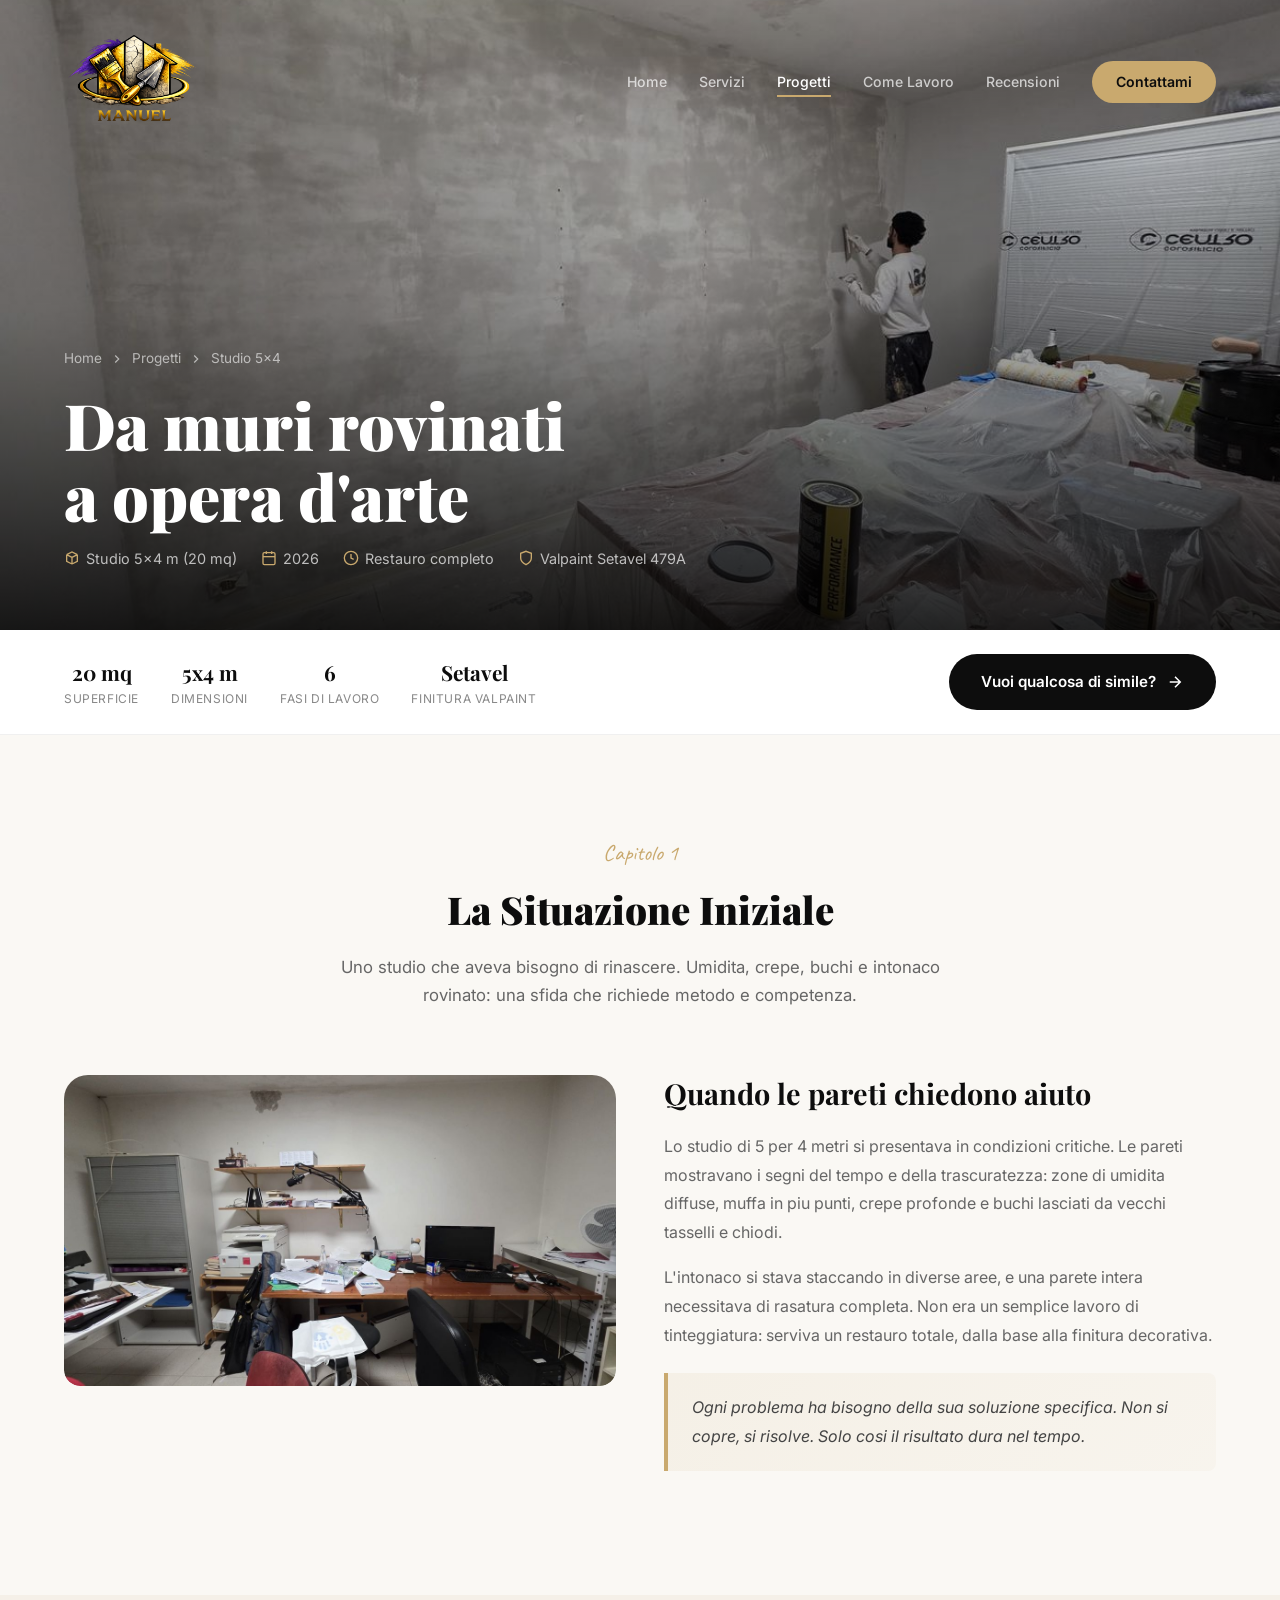
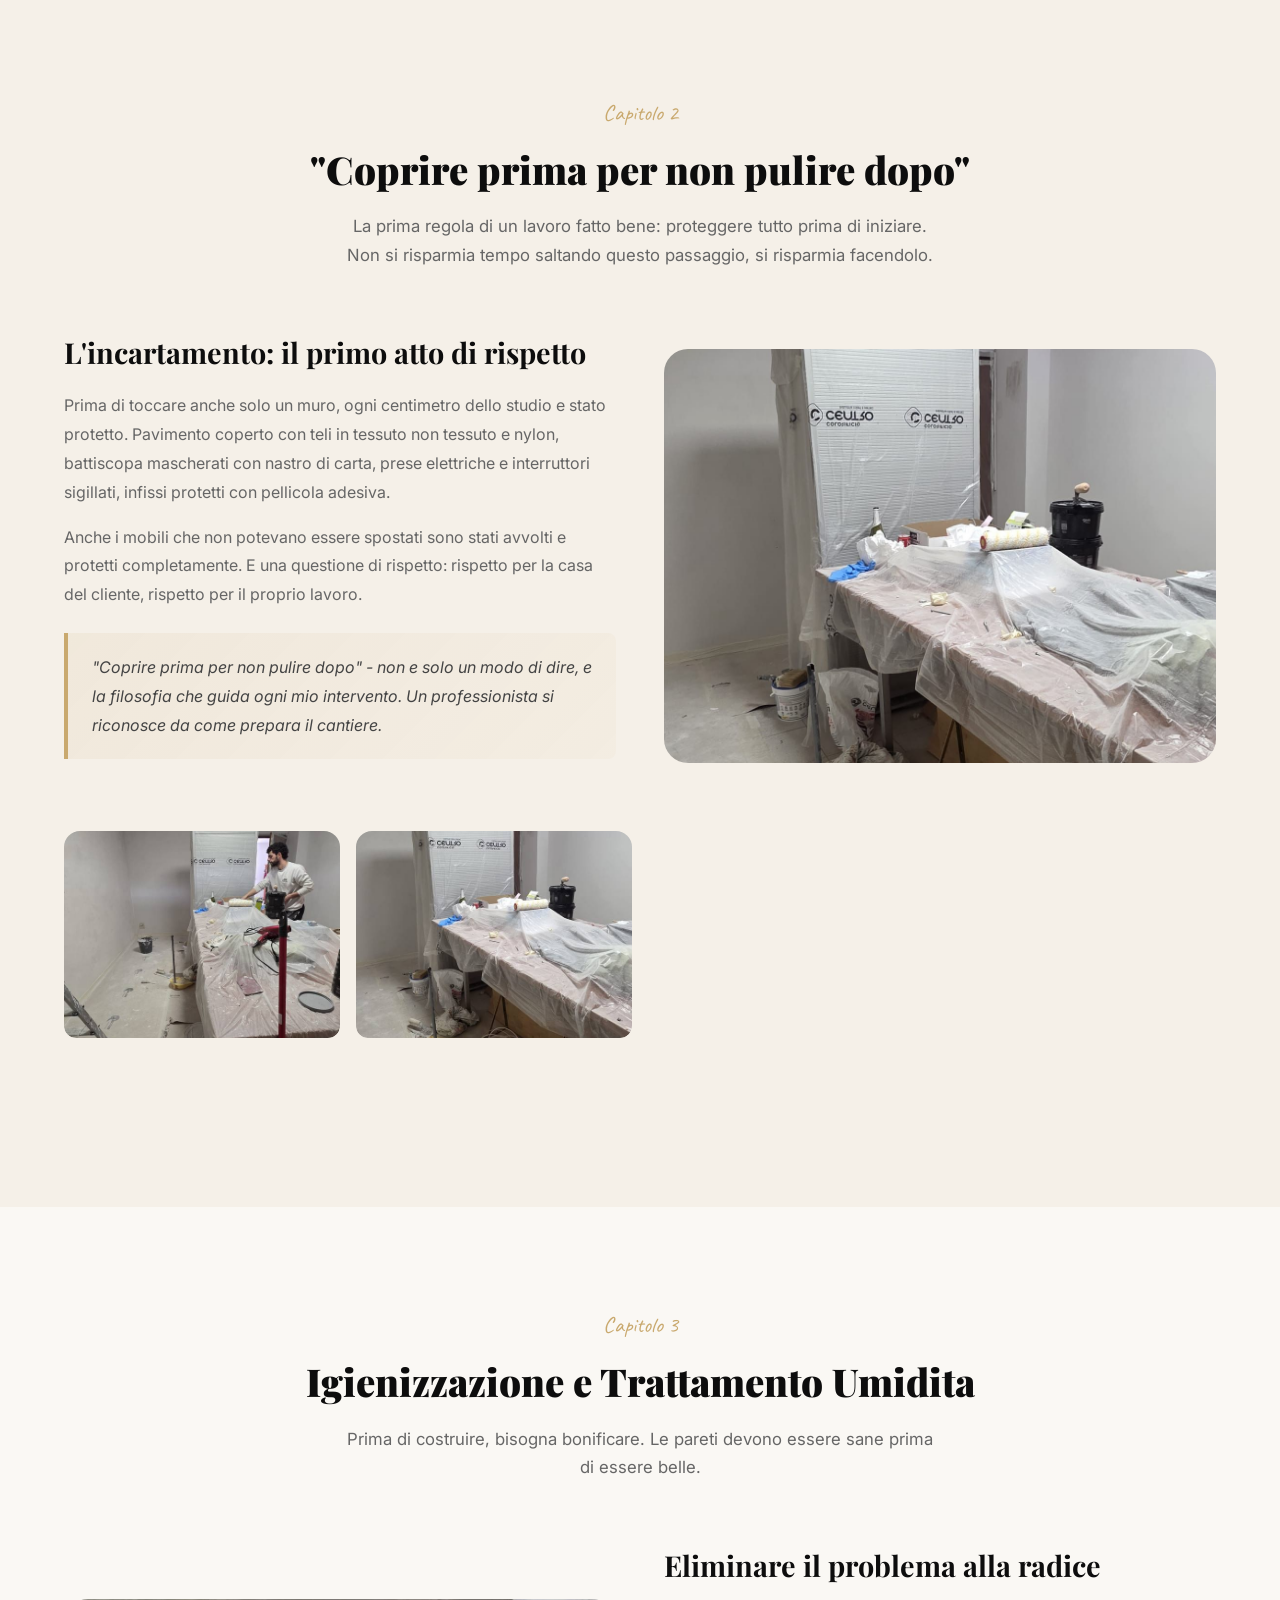
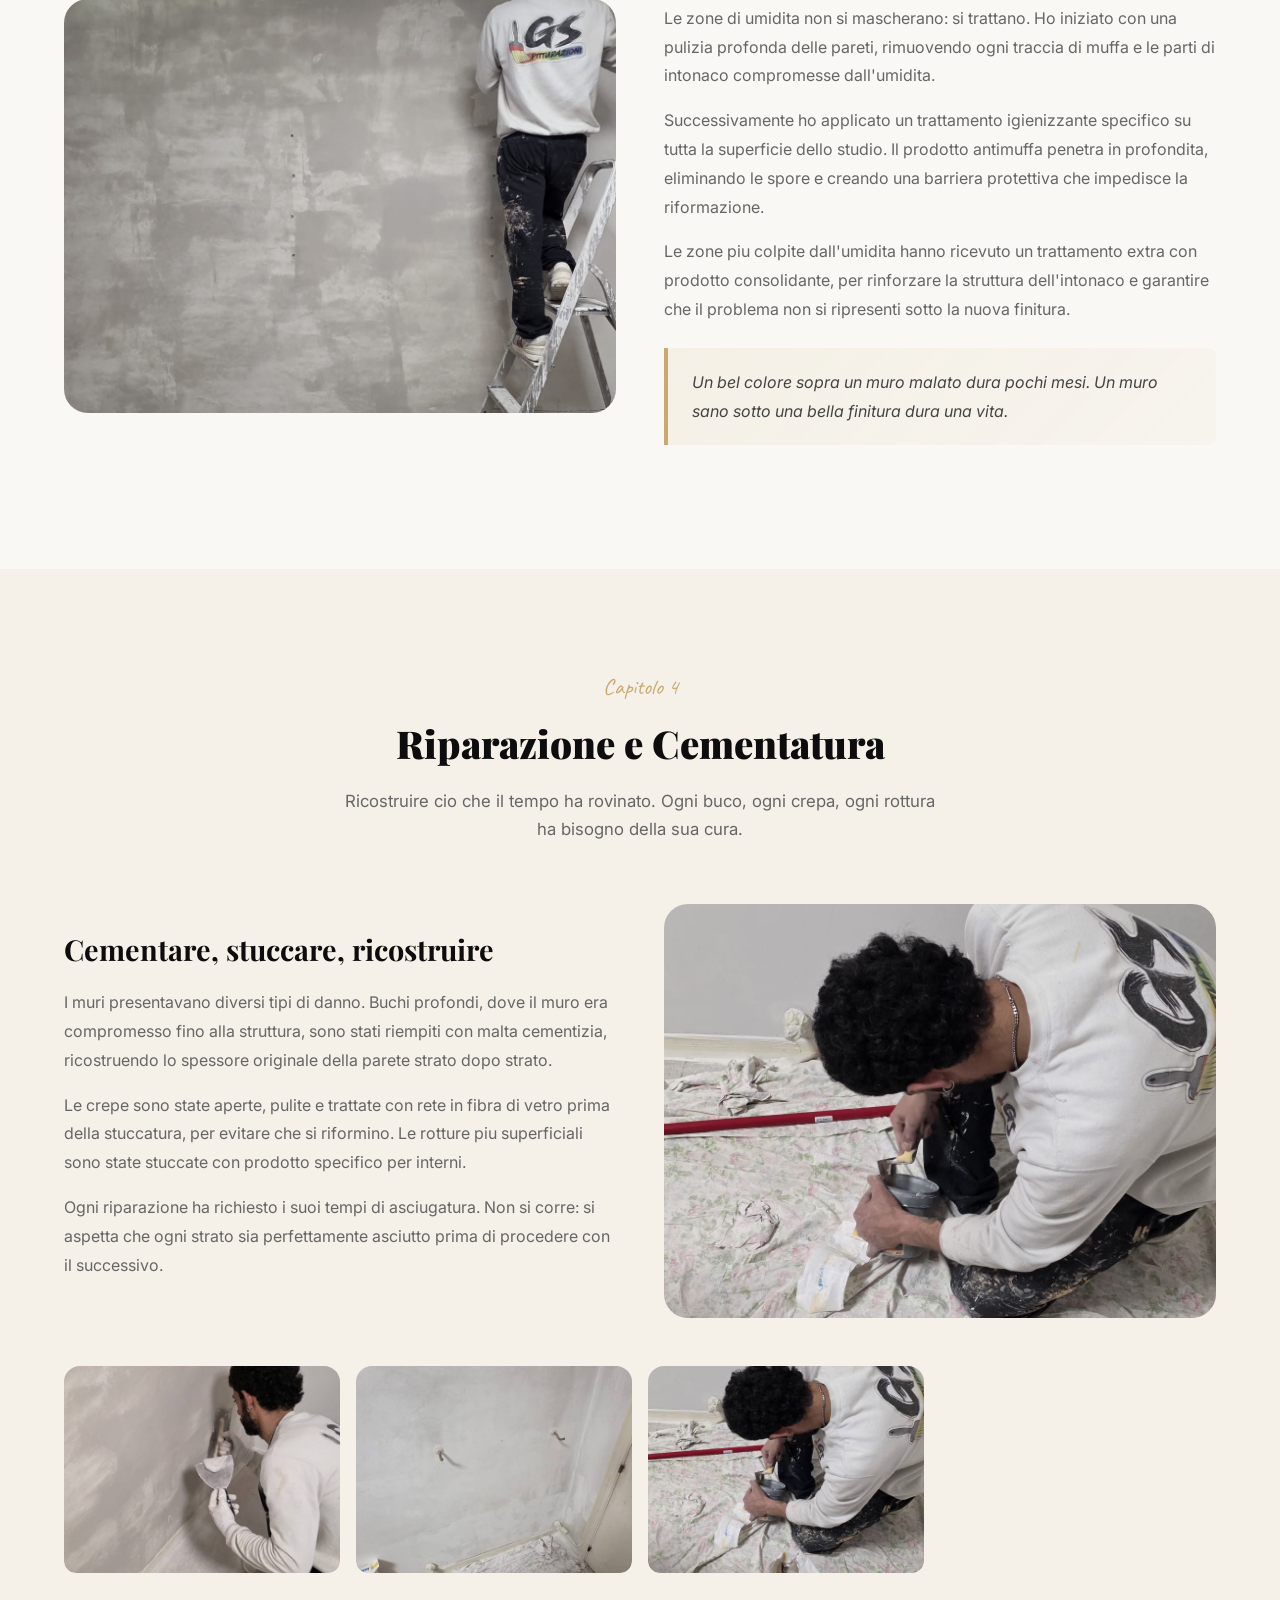
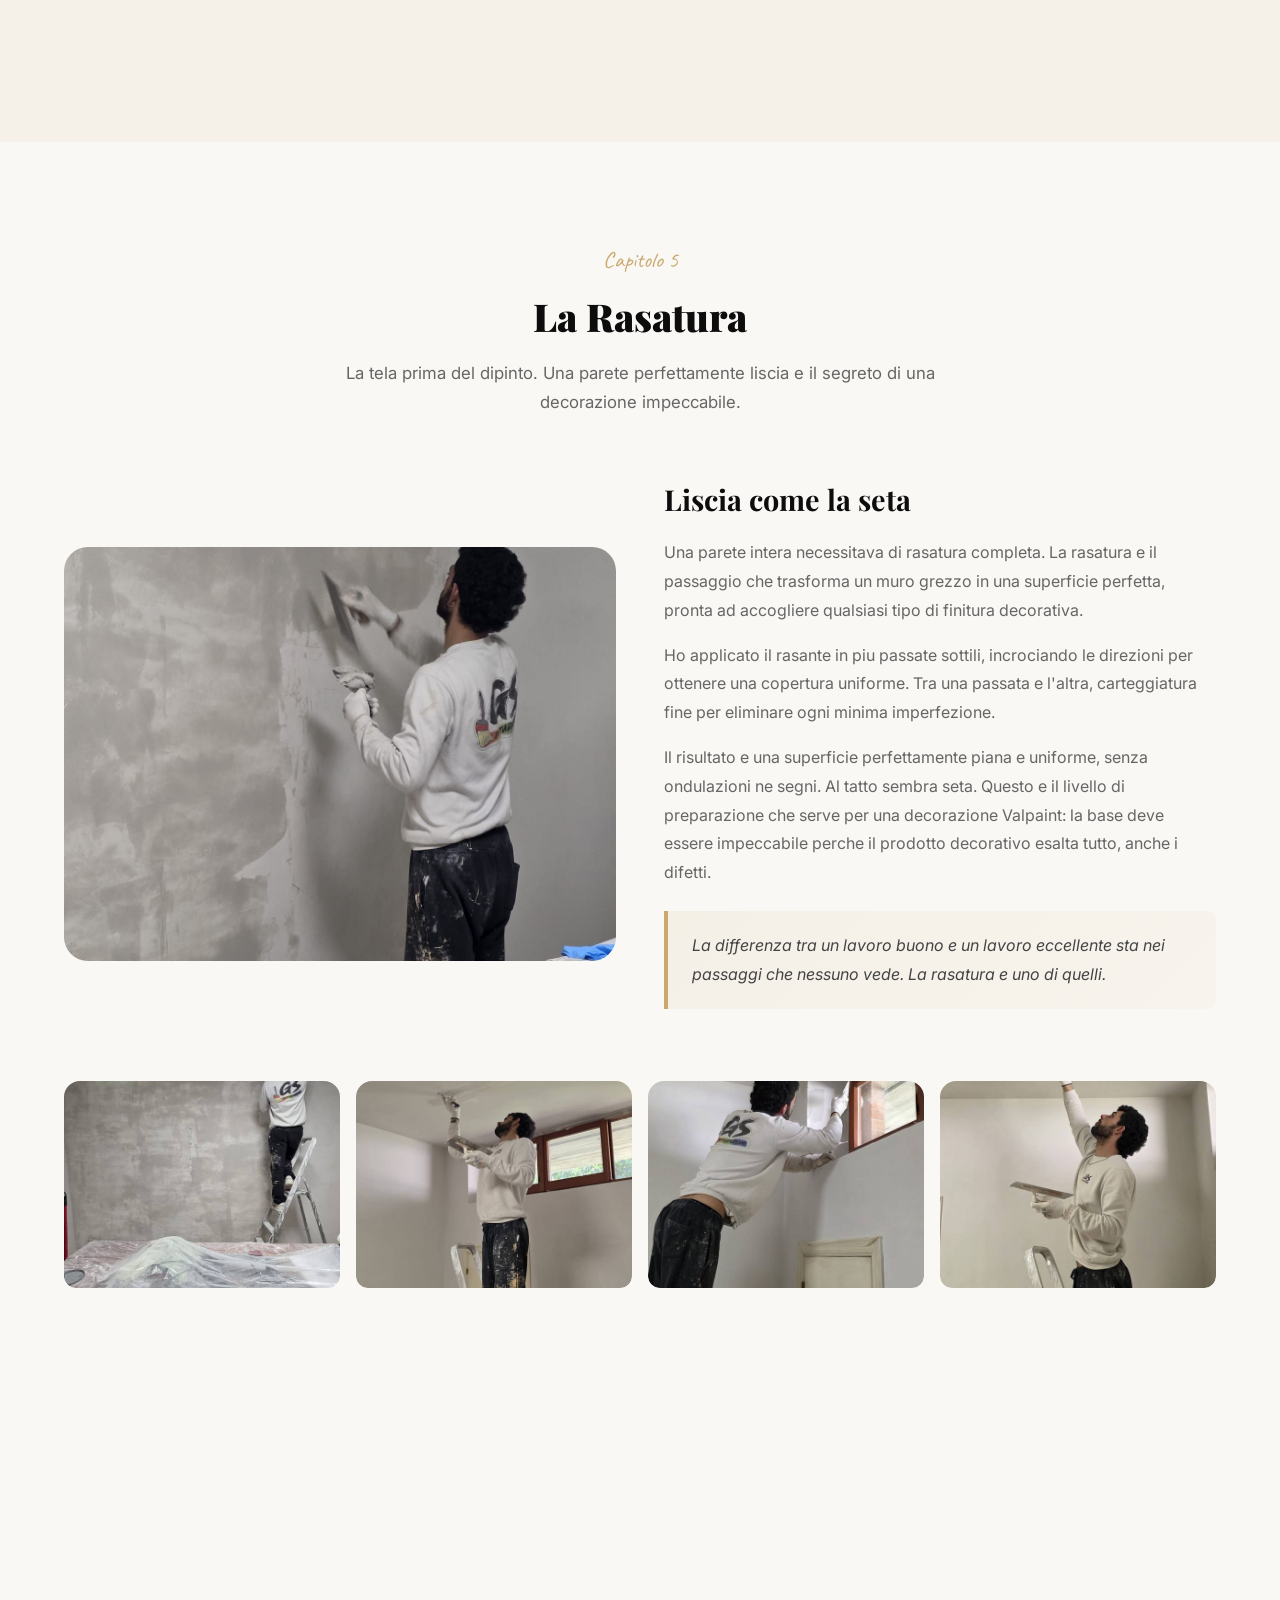
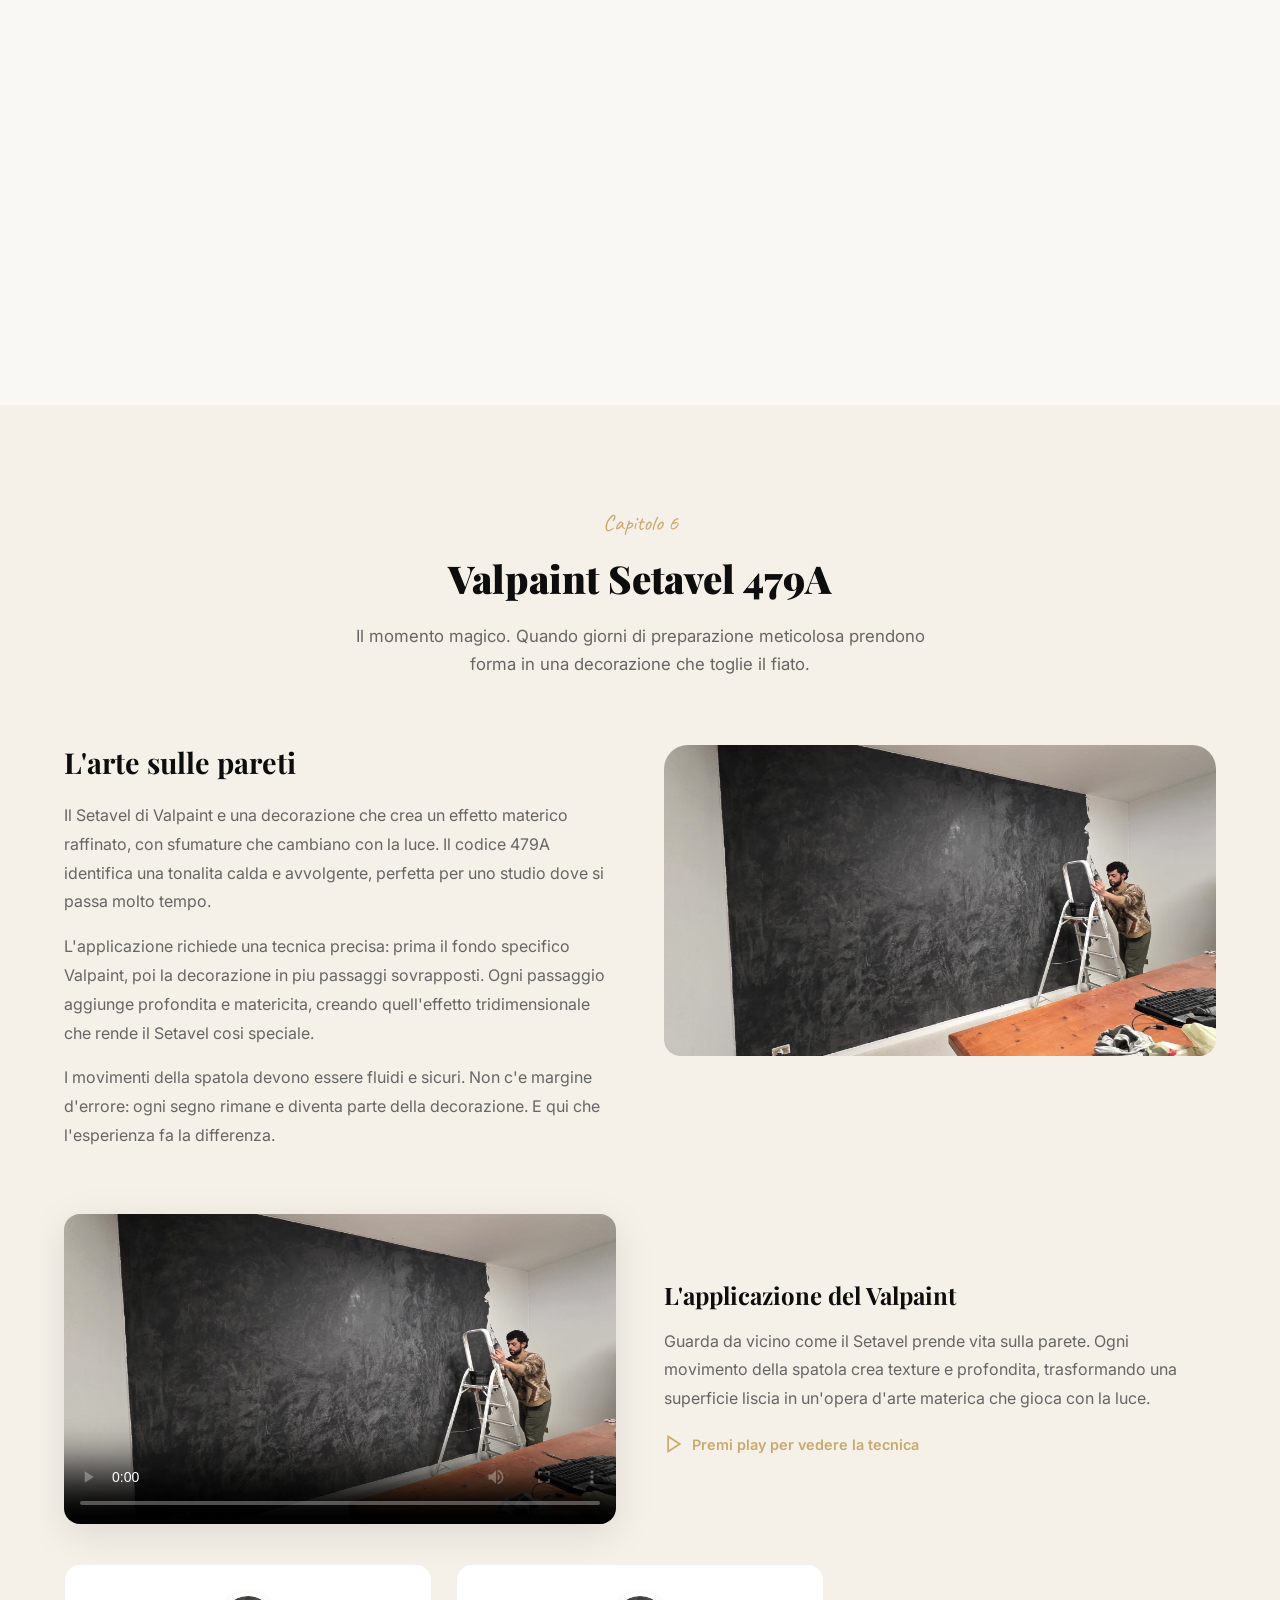
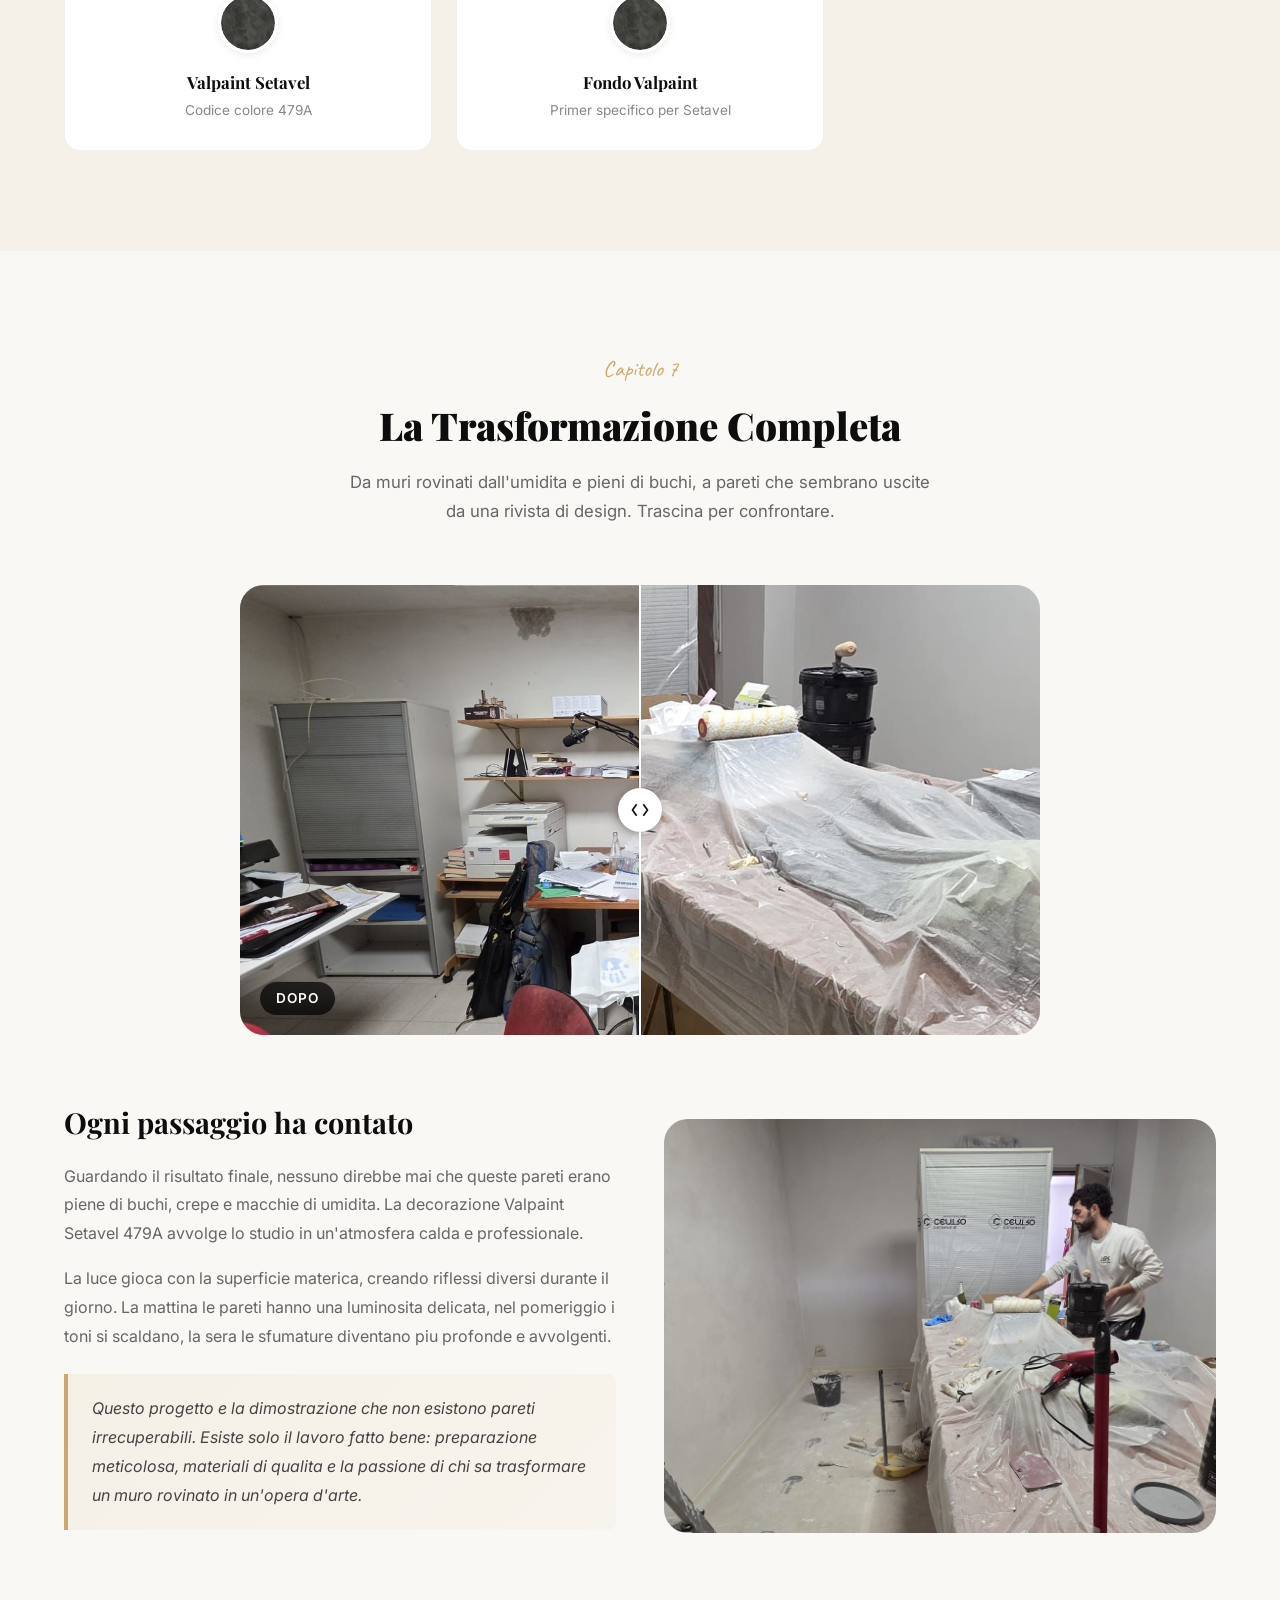
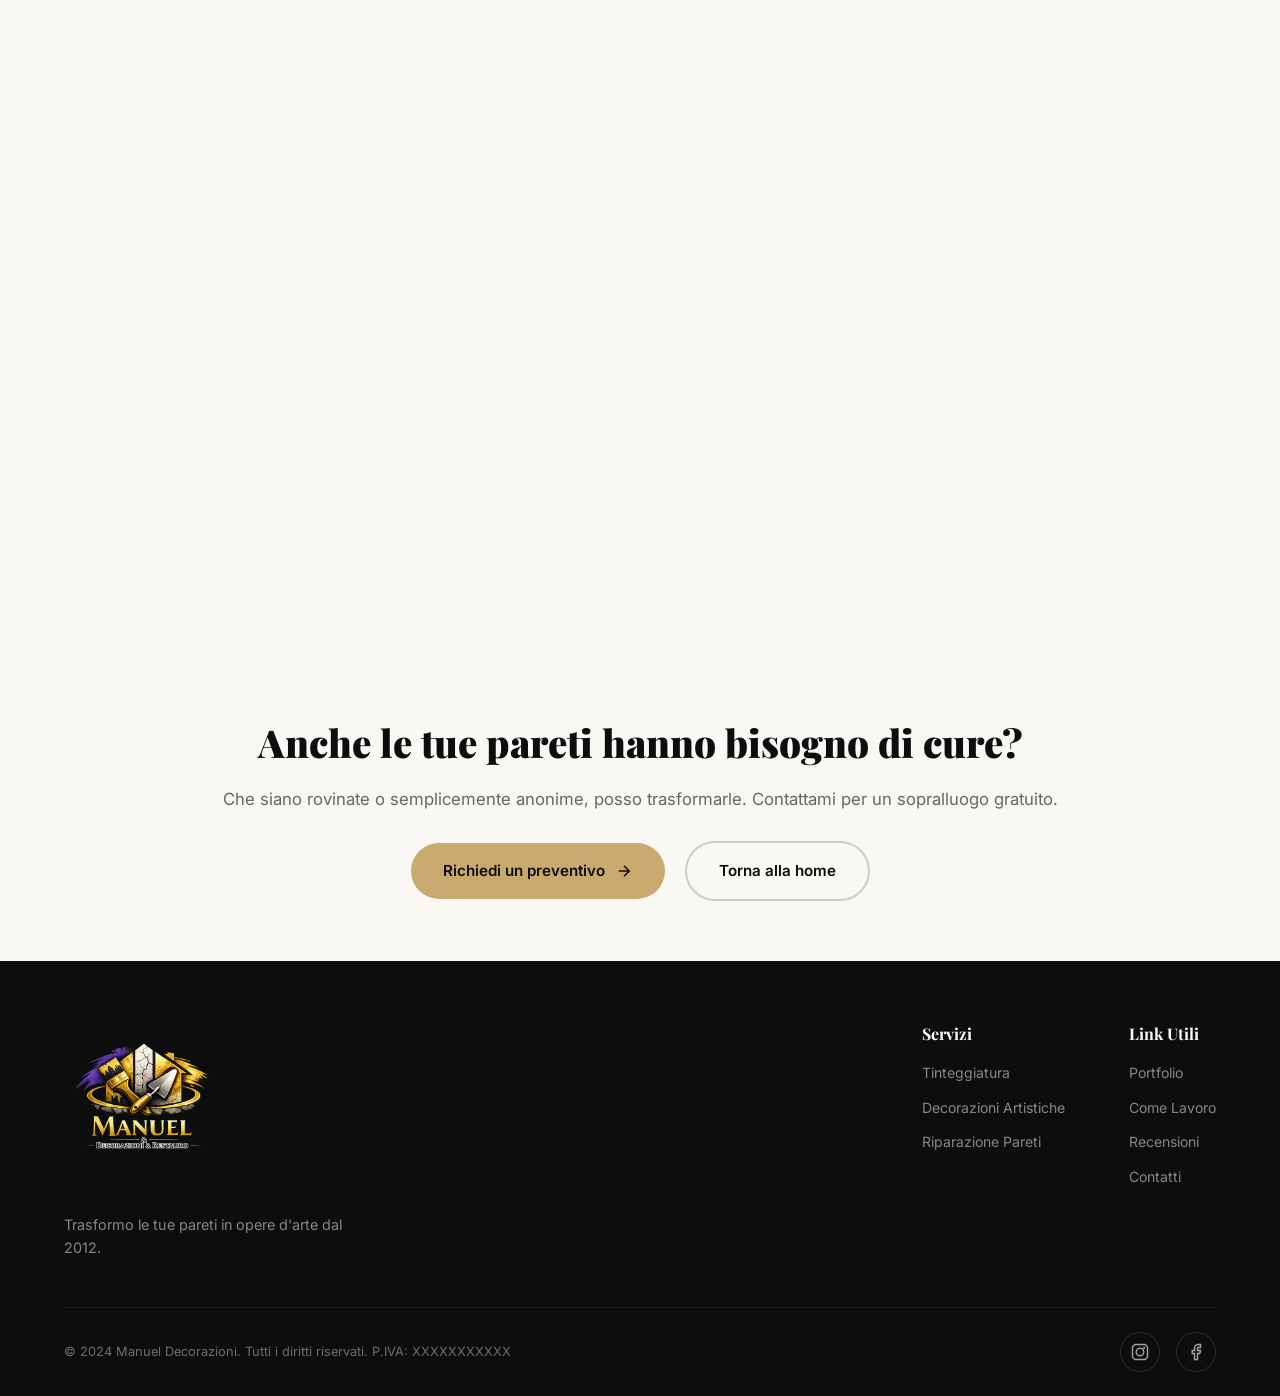
==== commit fd44206c: "Ritocchi progetto studio: anno 2026, video fullscreen nativo, before/after swap, Valpaint con parete" ====
--- a/progetti/studio/index.html
+++ b/progetti/studio/index.html
@@ -58,7 +58,7 @@
                 </span>
                 <span>
                     <svg viewBox="0 0 24 24" fill="none" stroke="currentColor" stroke-width="2"><rect x="3" y="4" width="18" height="18" rx="2"/><line x1="16" y1="2" x2="16" y2="6"/><line x1="8" y1="2" x2="8" y2="6"/><line x1="3" y1="10" x2="21" y2="10"/></svg>
-                    2024
+                    2026
                 </span>
                 <span>
                     <svg viewBox="0 0 24 24" fill="none" stroke="currentColor" stroke-width="2"><circle cx="12" cy="12" r="10"/><path d="M12 6v6l4 2"/></svg>
@@ -389,8 +389,8 @@
 
             <!-- Video rasatura -->
             <div class="story-video-row reverse reveal-up">
-                <div class="story-video-player video-contained">
-                    <video controls preload="metadata" poster="../../images/studio/lavoro-6-med.jpg">
+                <div class="story-video-player">
+                    <video controls preload="metadata" poster="../../images/studio/lavoro-6-med.jpg" style="max-height: 500px; object-fit: cover;" onfullscreenchange="if(document.fullscreenElement){this.style.maxHeight='none';this.style.objectFit='contain';}else{this.style.maxHeight='500px';this.style.objectFit='cover';}">
                         <source src="../../images/studio/lavoro-10.mp4" type="video/mp4">
                     </video>
                 </div>
@@ -435,8 +435,8 @@
             </div>
             <div class="story-grid reverse">
                 <div class="story-image reveal-up">
-                    <a href="../../images/studio/parete-spianata-lg.jpg" class="lightbox-trigger">
-                        <img src="../../images/studio/parete-spianata-lg.jpg" alt="Manuel applica la finitura Valpaint Setavel sulla parete" loading="lazy">
+                    <a href="../../images/studio/parete-nera.jpeg" class="lightbox-trigger">
+                        <img src="../../images/studio/parete-nera.jpeg" alt="Parete con finitura Valpaint Setavel - effetto materico" loading="lazy">
                     </a>
                 </div>
                 <div class="story-text reveal-up">
@@ -459,6 +459,28 @@
                         Non c'e margine d'errore: ogni segno rimane e diventa parte
                         della decorazione. E qui che l'esperienza fa la differenza.
                     </p>
+                </div>
+            </div>
+
+            <!-- Video Valpaint -->
+            <div class="story-video-row reveal-up">
+                <div class="story-video-player">
+                    <video controls preload="metadata" poster="../../images/studio/parete-nera.jpeg" style="max-height: 500px; object-fit: cover;" onfullscreenchange="if(document.fullscreenElement){this.style.maxHeight='none';this.style.objectFit='contain';}else{this.style.maxHeight='500px';this.style.objectFit='cover';}">
+                        <source src="../../images/studio/parete-nera-2.mp4" type="video/mp4">
+                    </video>
+                </div>
+                <div class="story-video-info">
+                    <h3>L'applicazione del Valpaint</h3>
+                    <p>
+                        Guarda da vicino come il Setavel prende vita sulla parete.
+                        Ogni movimento della spatola crea texture e profondita,
+                        trasformando una superficie liscia in un'opera d'arte
+                        materica che gioca con la luce.
+                    </p>
+                    <div class="video-icon">
+                        <svg viewBox="0 0 24 24" fill="none" stroke="currentColor" stroke-width="2"><polygon points="5 3 19 12 5 21 5 3"/></svg>
+                        Premi play per vedere la tecnica
+                    </div>
                 </div>
             </div>
 
@@ -505,12 +527,12 @@
             <div class="story-ba reveal-up">
                 <div class="ba-slider" data-ba="studio-1">
                     <div class="ba-before">
+                        <img src="../../images/studio/lavoro-12-lg.jpg" alt="DOPO - Studio restaurato completamente" style="width:100%;height:100%;object-fit:cover;position:absolute;inset:0;">
+                        <span class="ba-label">DOPO</span>
+                    </div>
+                    <div class="ba-after">
                         <img src="../../images/studio/parete-pre-lavoro-lg.jpg" alt="PRIMA - Studio con muffa e umidita" style="width:100%;height:100%;object-fit:cover;position:absolute;inset:0;">
                         <span class="ba-label">PRIMA</span>
-                    </div>
-                    <div class="ba-after">
-                        <img src="../../images/studio/lavoro-12-lg.jpg" alt="DOPO - Studio restaurato completamente" style="width:100%;height:100%;object-fit:cover;position:absolute;inset:0;">
-                        <span class="ba-label">DOPO</span>
                     </div>
                     <div class="ba-handle">
                         <div class="ba-handle-line"></div>
--- a/css/project-page.css
+++ b/css/project-page.css
@@ -642,10 +642,6 @@
     display: block;
 }
 
-.story-video-player.video-contained video {
-    max-height: 500px;
-    object-fit: cover;
-}
 
 .story-video-info h3 {
     font-family: var(--font-display, Georgia, serif);
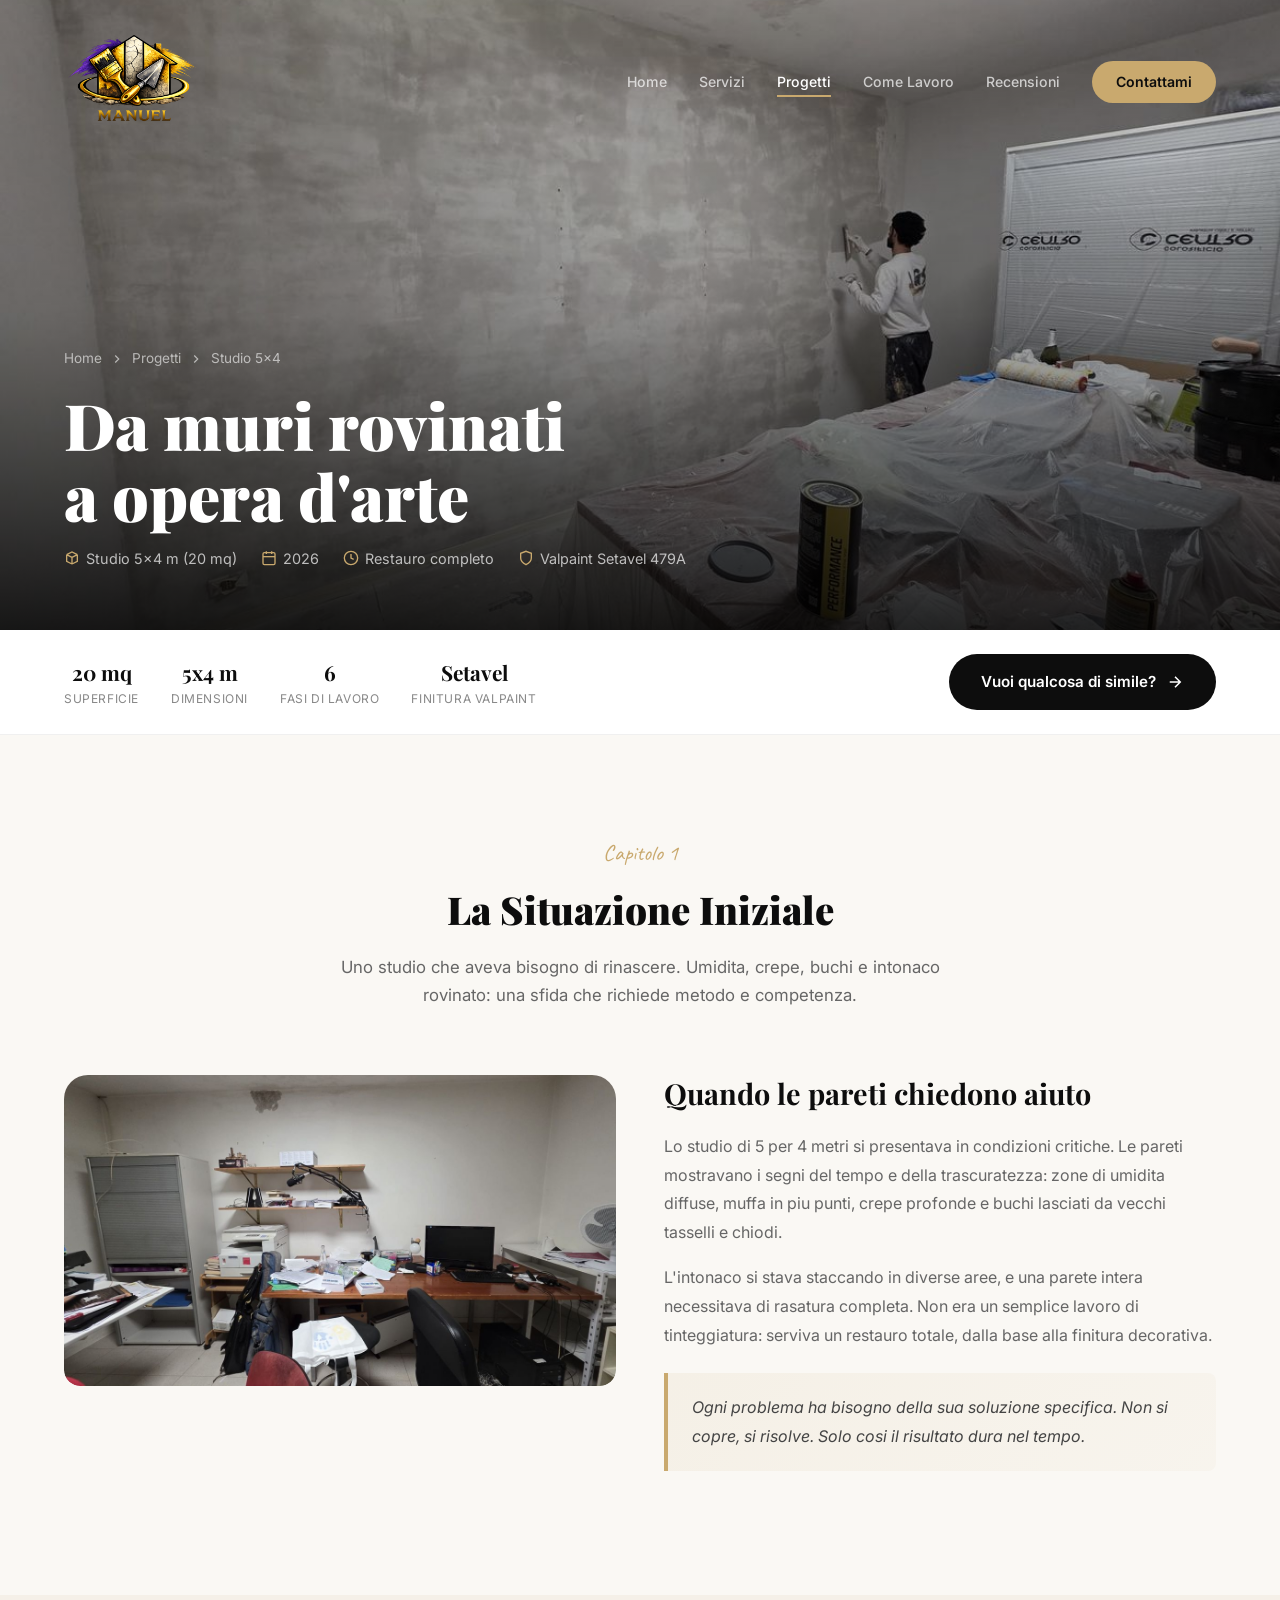
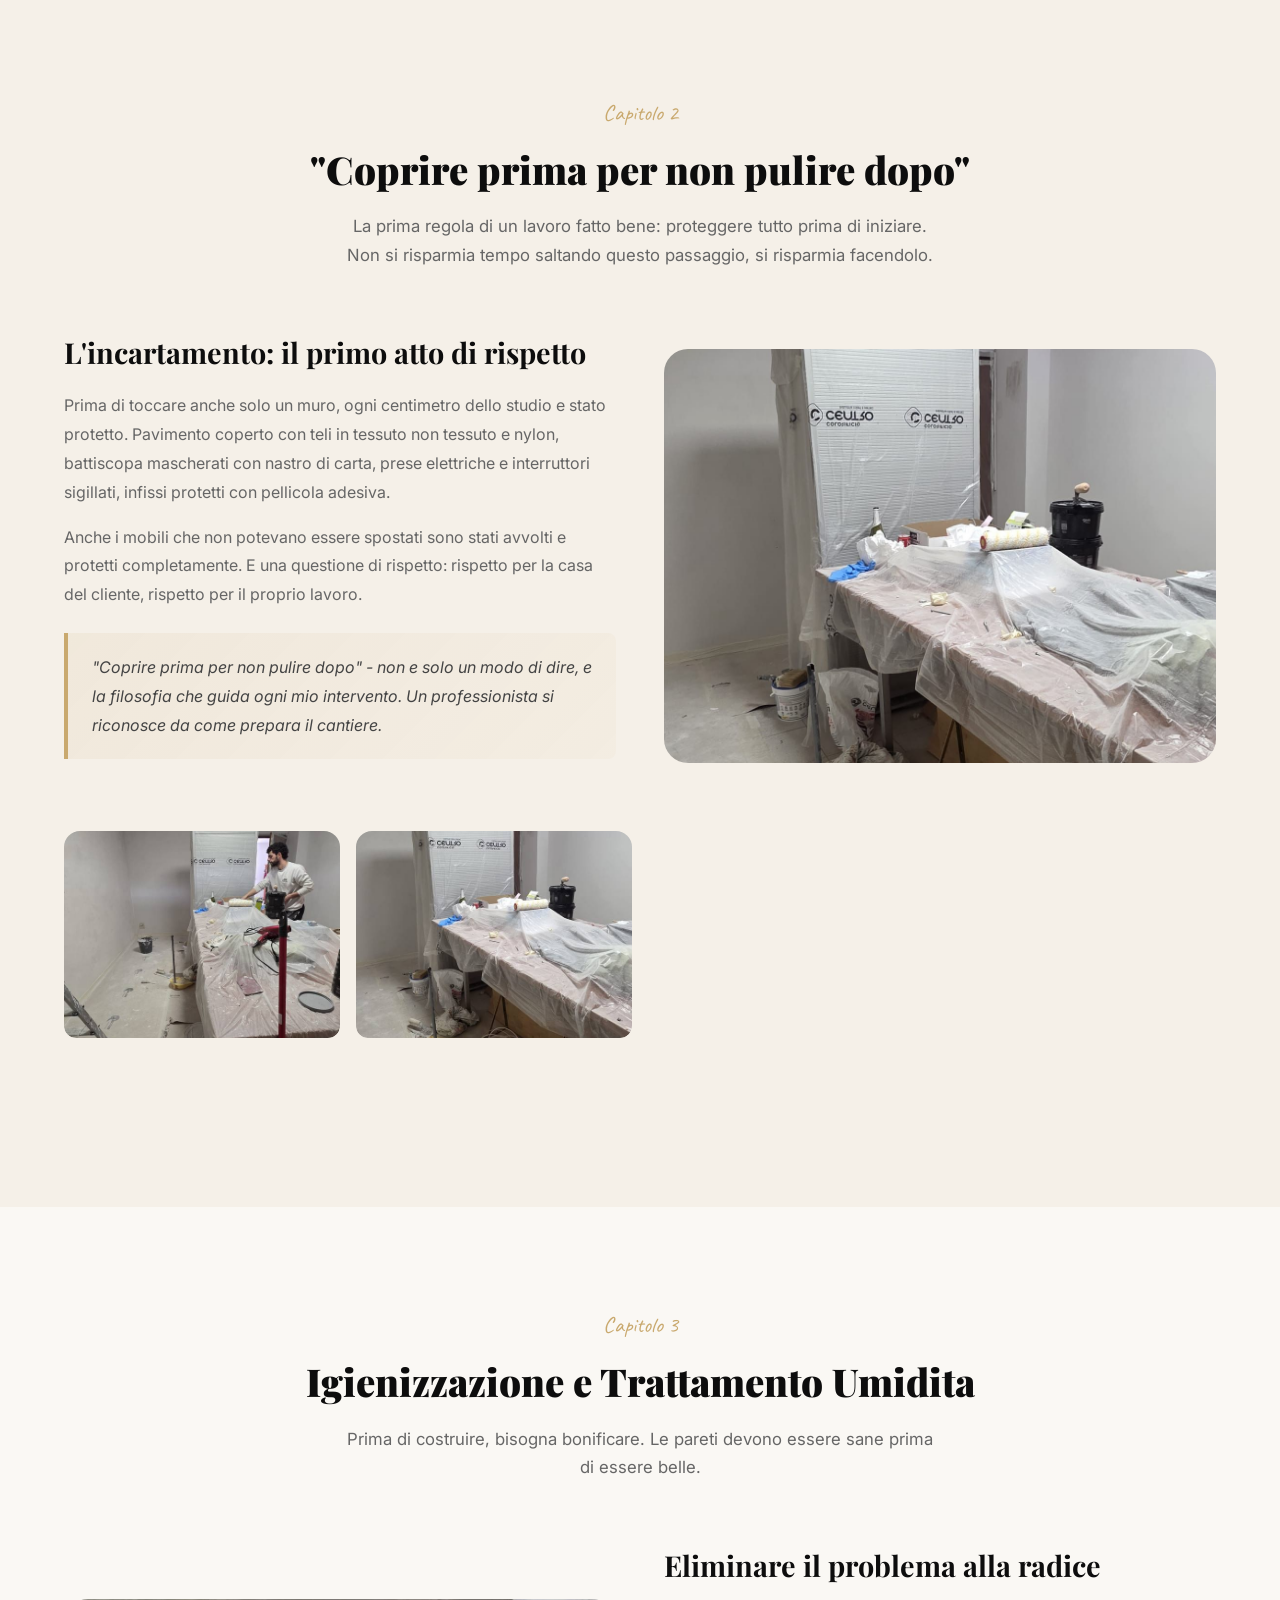
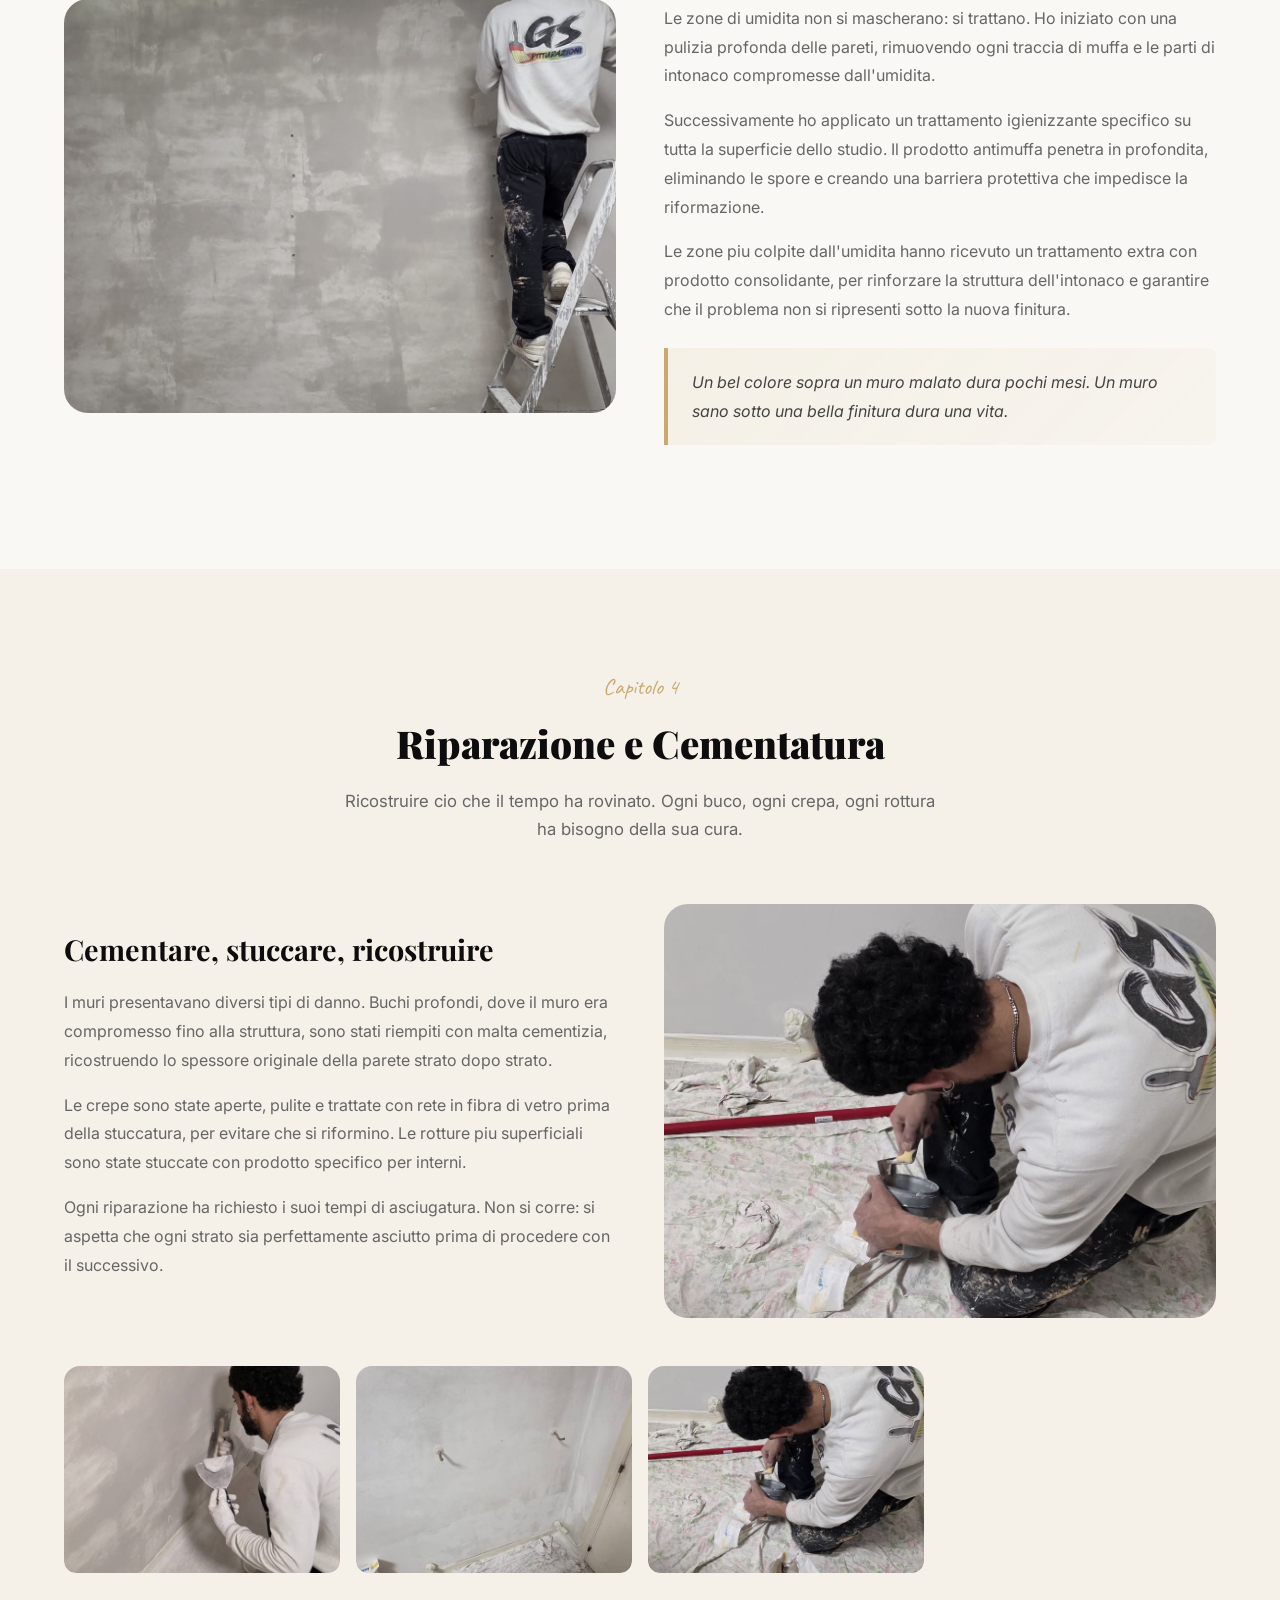
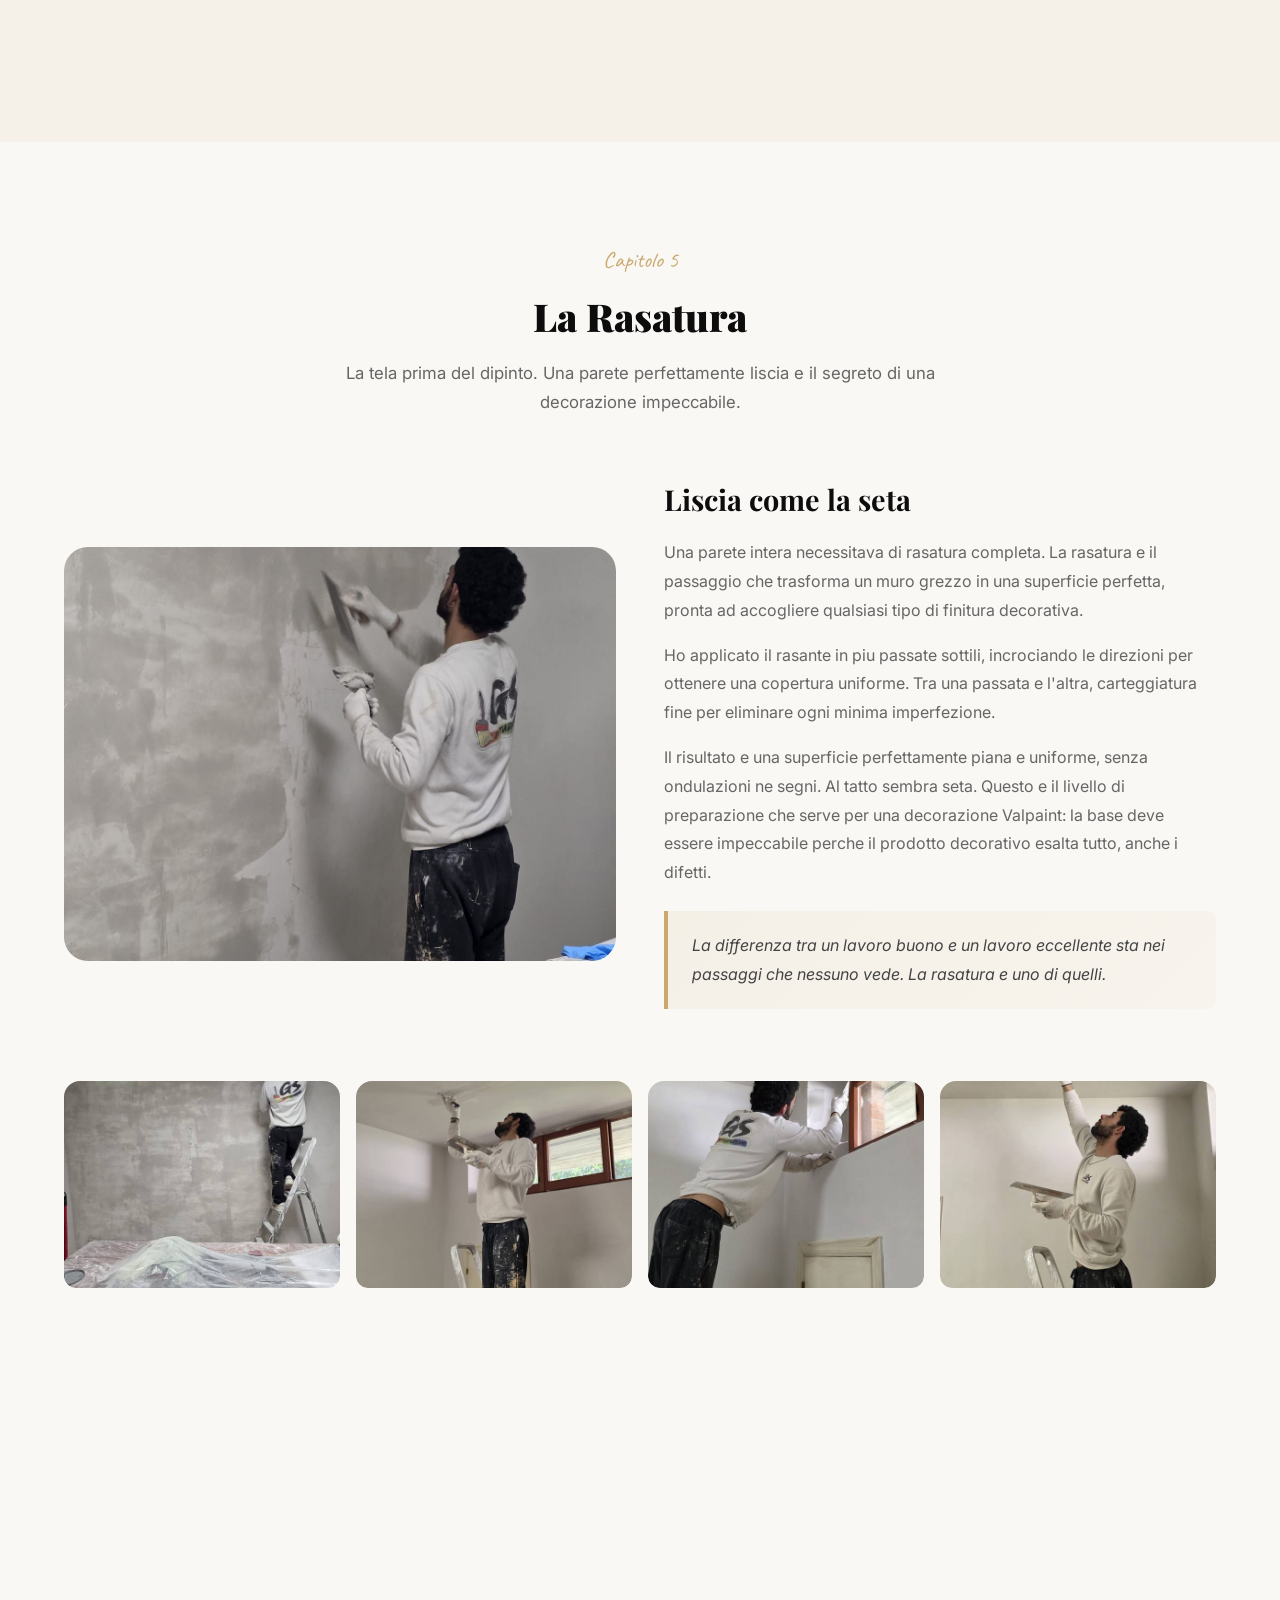
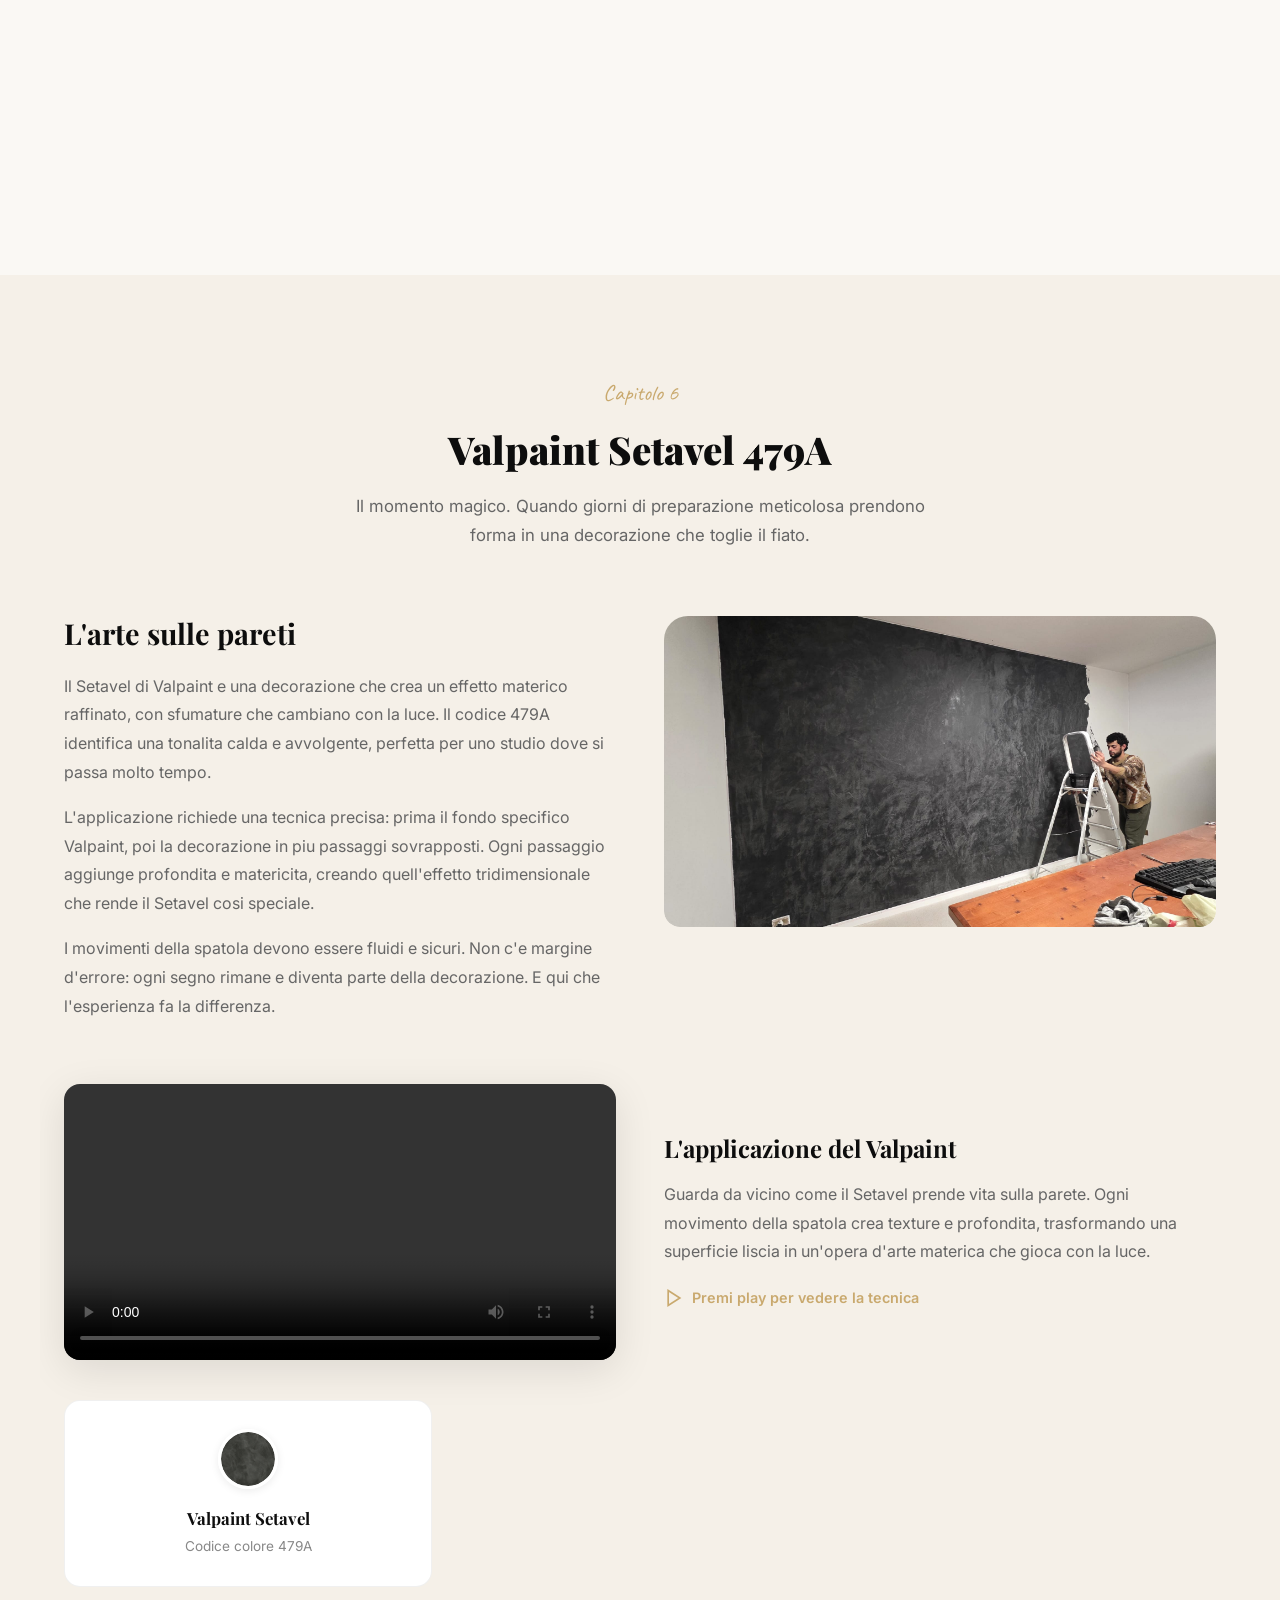
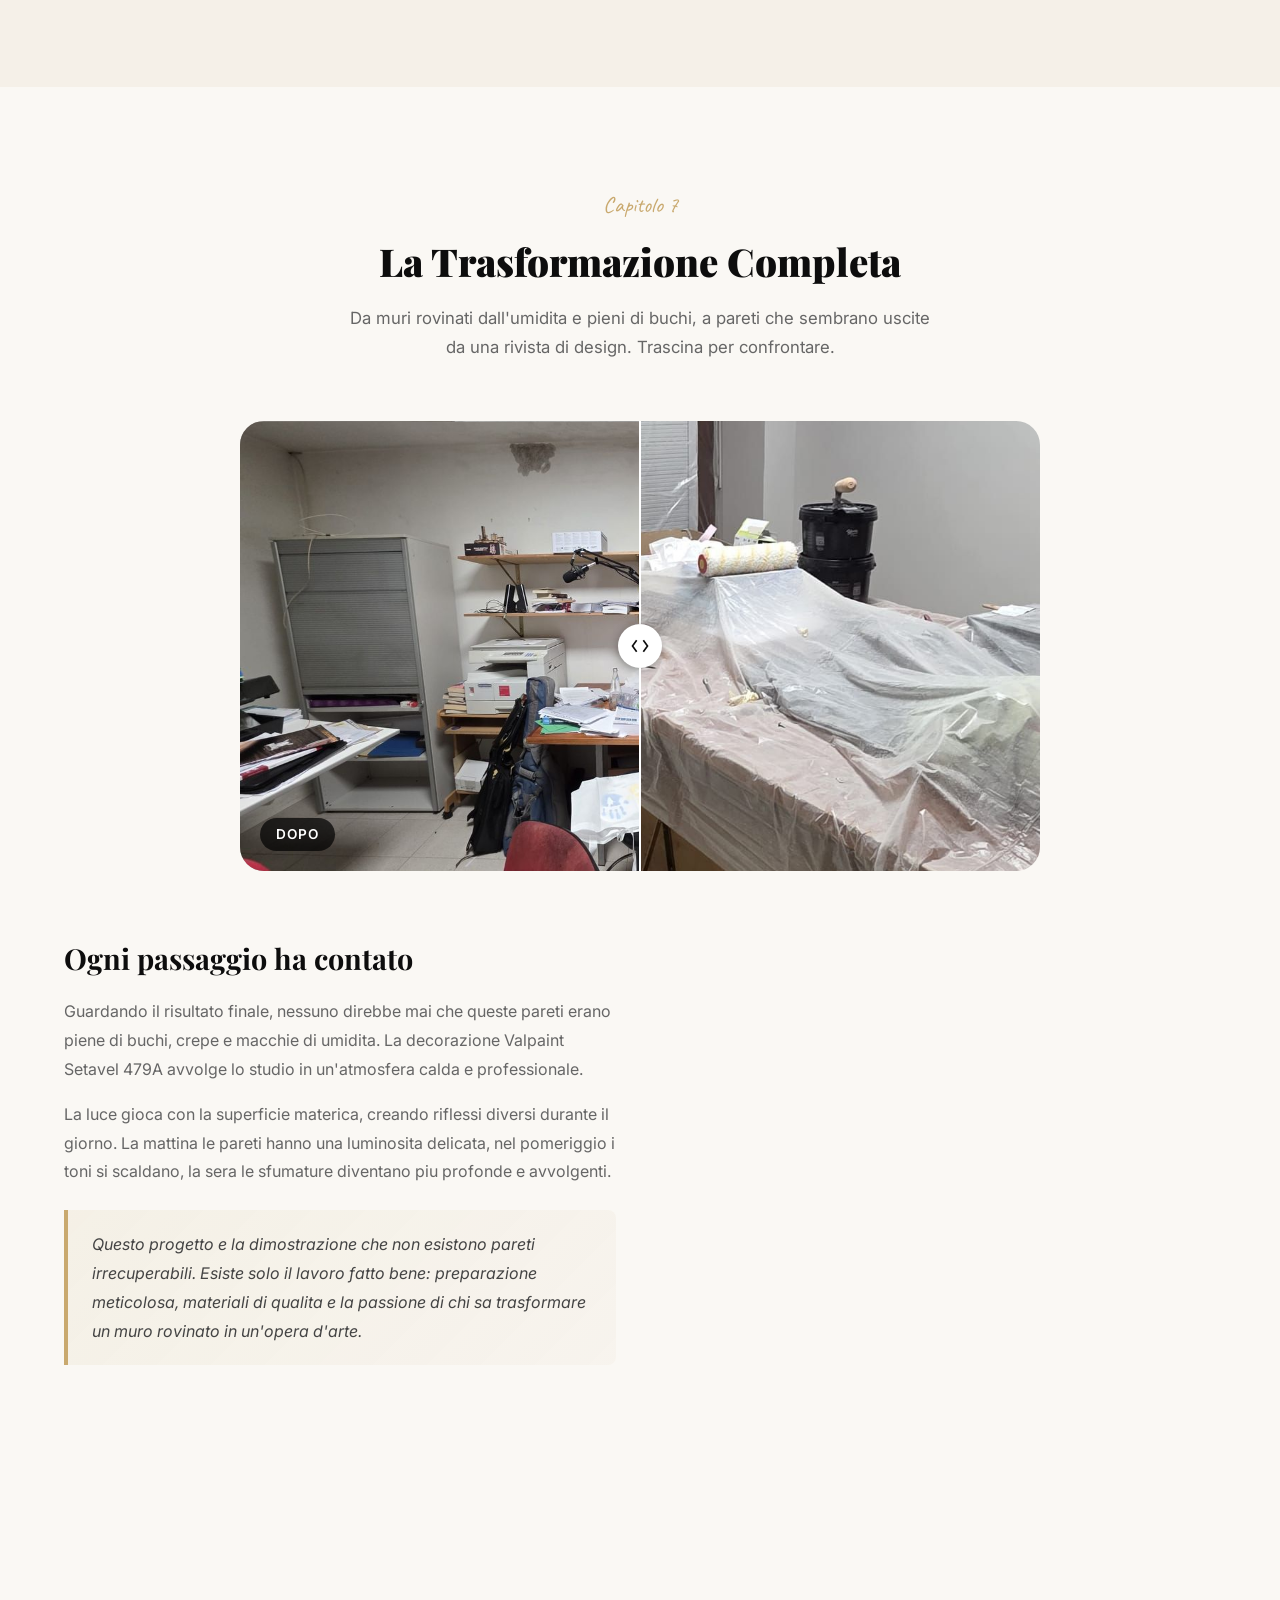
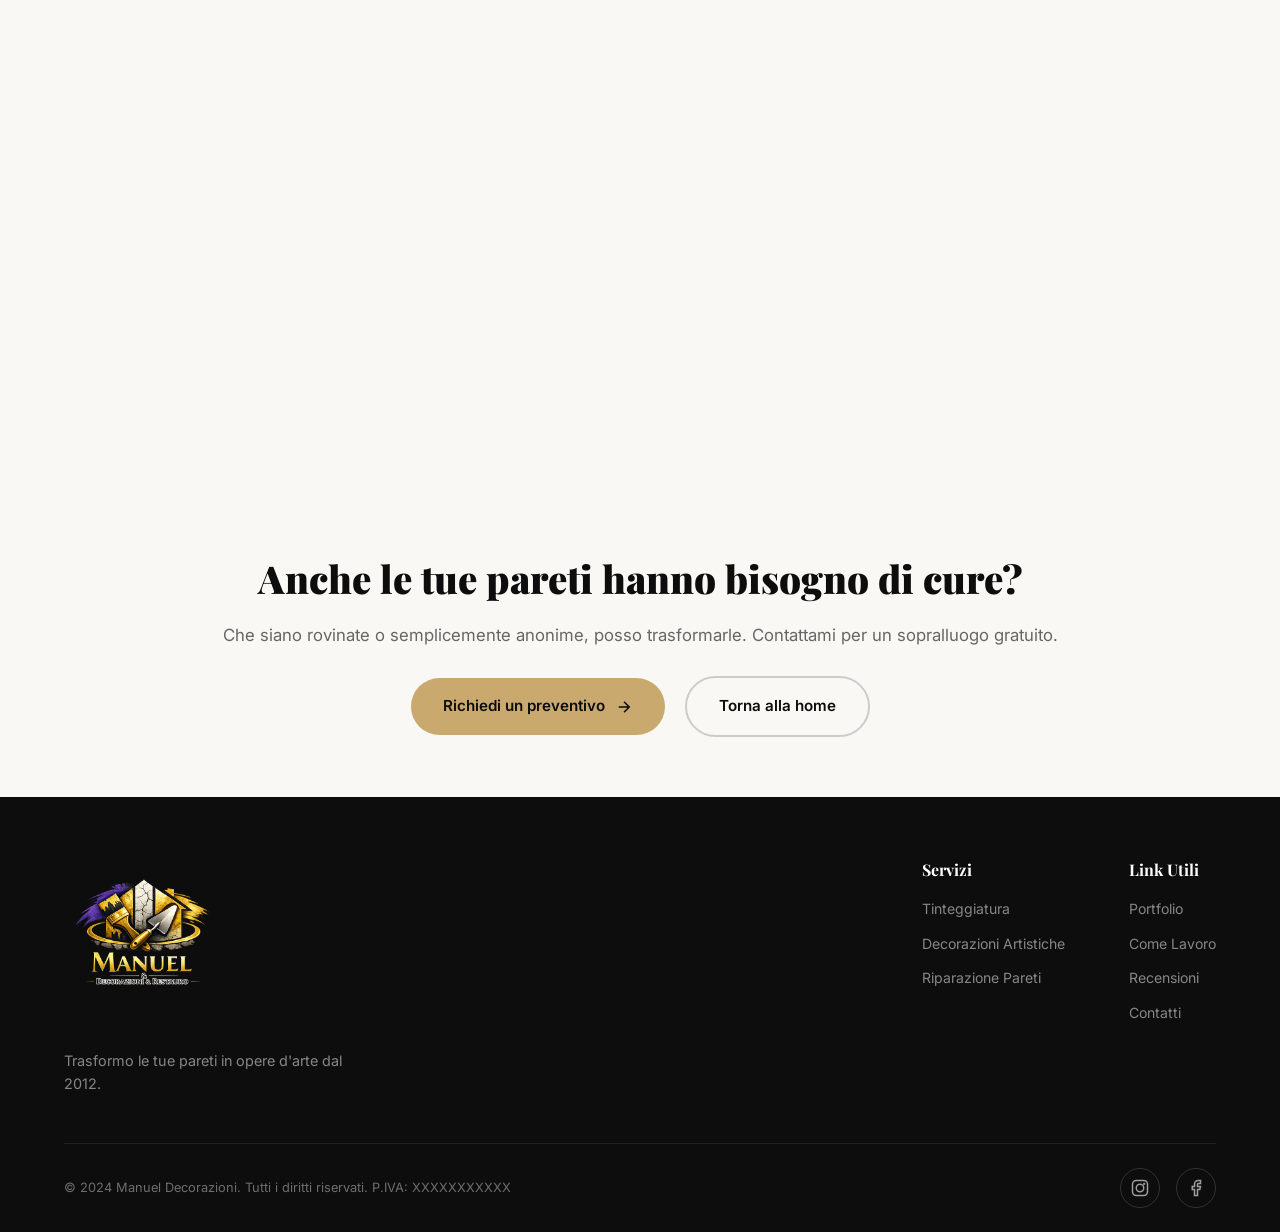
==== commit 6b9c87a6: "Video: qualità e dimensione originale, niente poster - mostra primo frame Co-Authored-By: Claude Opu" ====
--- a/progetti/studio/index.html
+++ b/progetti/studio/index.html
@@ -390,7 +390,7 @@
             <!-- Video rasatura -->
             <div class="story-video-row reverse reveal-up">
                 <div class="story-video-player">
-                    <video controls preload="metadata" poster="../../images/studio/lavoro-6-med.jpg" style="max-height: 500px; object-fit: cover;" onfullscreenchange="if(document.fullscreenElement){this.style.maxHeight='none';this.style.objectFit='contain';}else{this.style.maxHeight='500px';this.style.objectFit='cover';}">
+                    <video controls preload="metadata">
                         <source src="../../images/studio/lavoro-10.mp4" type="video/mp4">
                     </video>
                 </div>
@@ -465,7 +465,7 @@
             <!-- Video Valpaint -->
             <div class="story-video-row reveal-up">
                 <div class="story-video-player">
-                    <video controls preload="metadata" poster="../../images/studio/parete-nera.jpeg" style="max-height: 500px; object-fit: cover;" onfullscreenchange="if(document.fullscreenElement){this.style.maxHeight='none';this.style.objectFit='contain';}else{this.style.maxHeight='500px';this.style.objectFit='cover';}">
+                    <video controls preload="metadata">
                         <source src="../../images/studio/parete-nera-2.mp4" type="video/mp4">
                     </video>
                 </div>
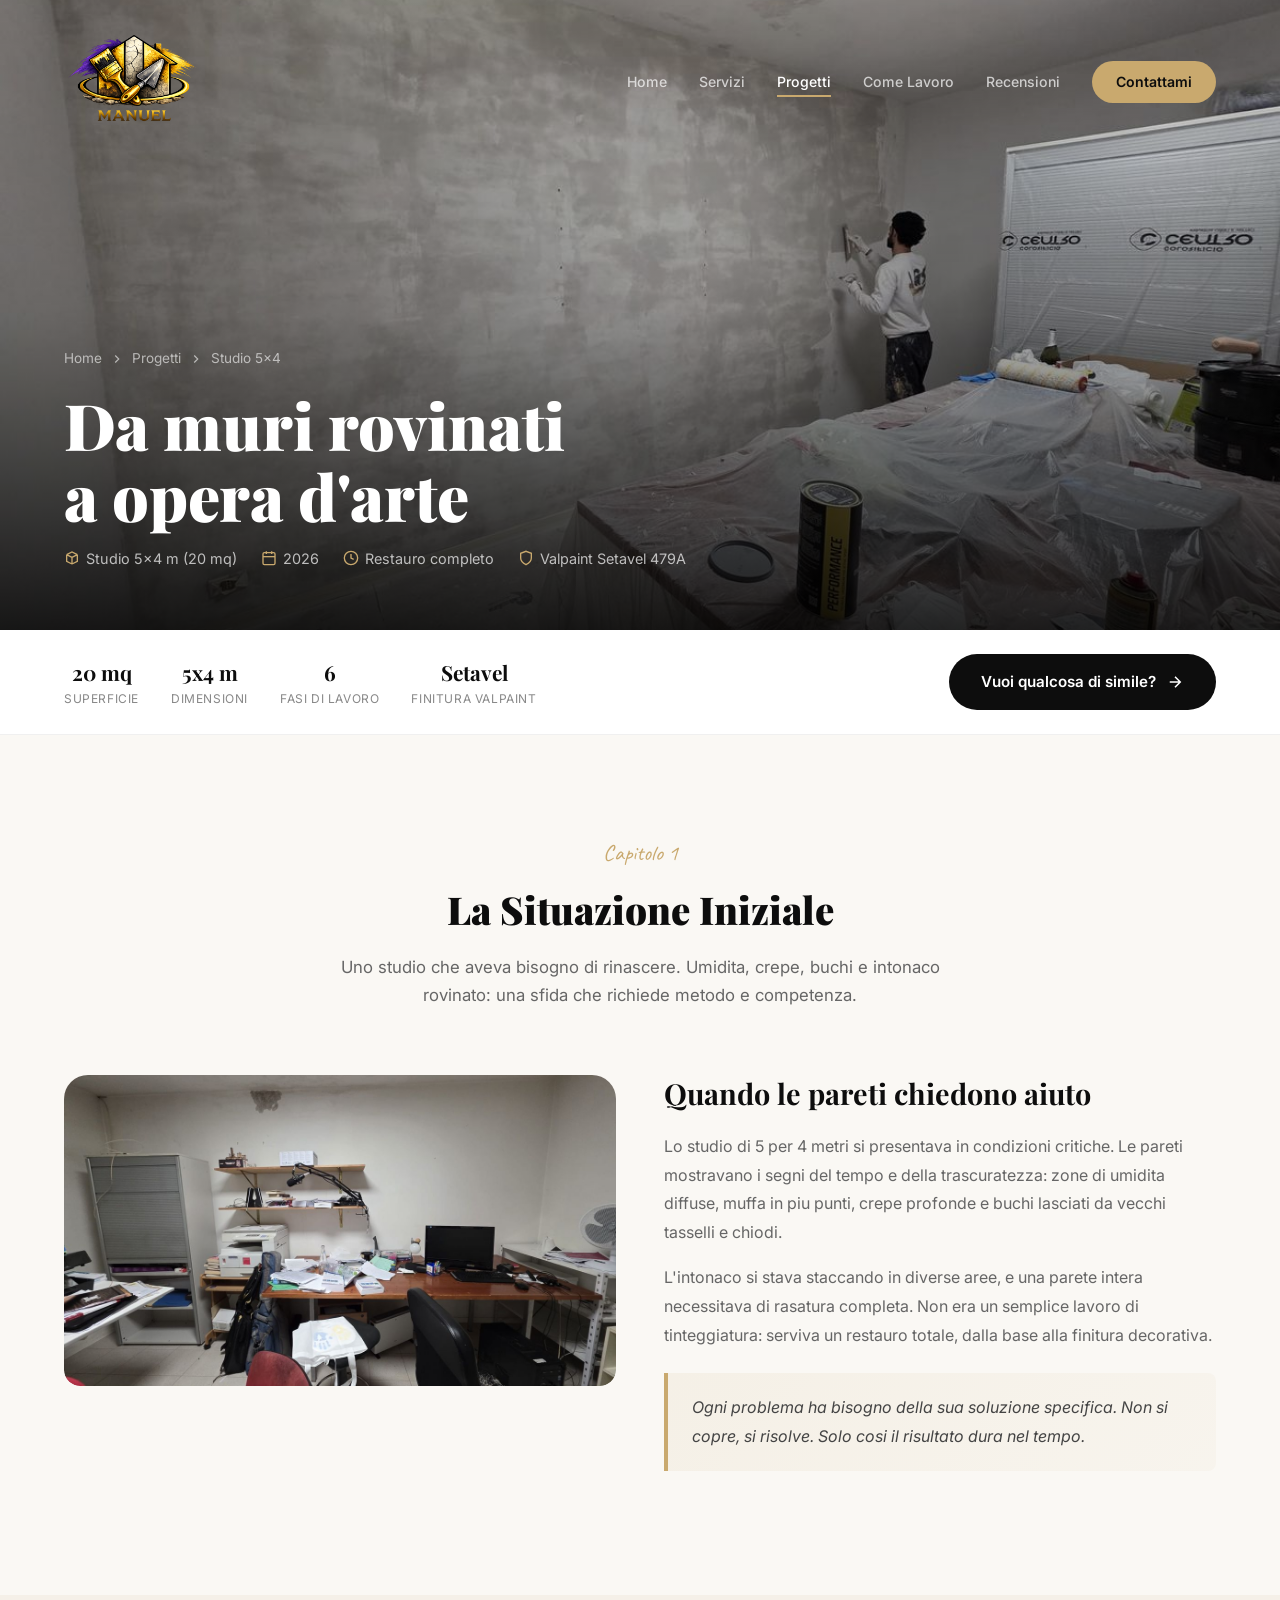
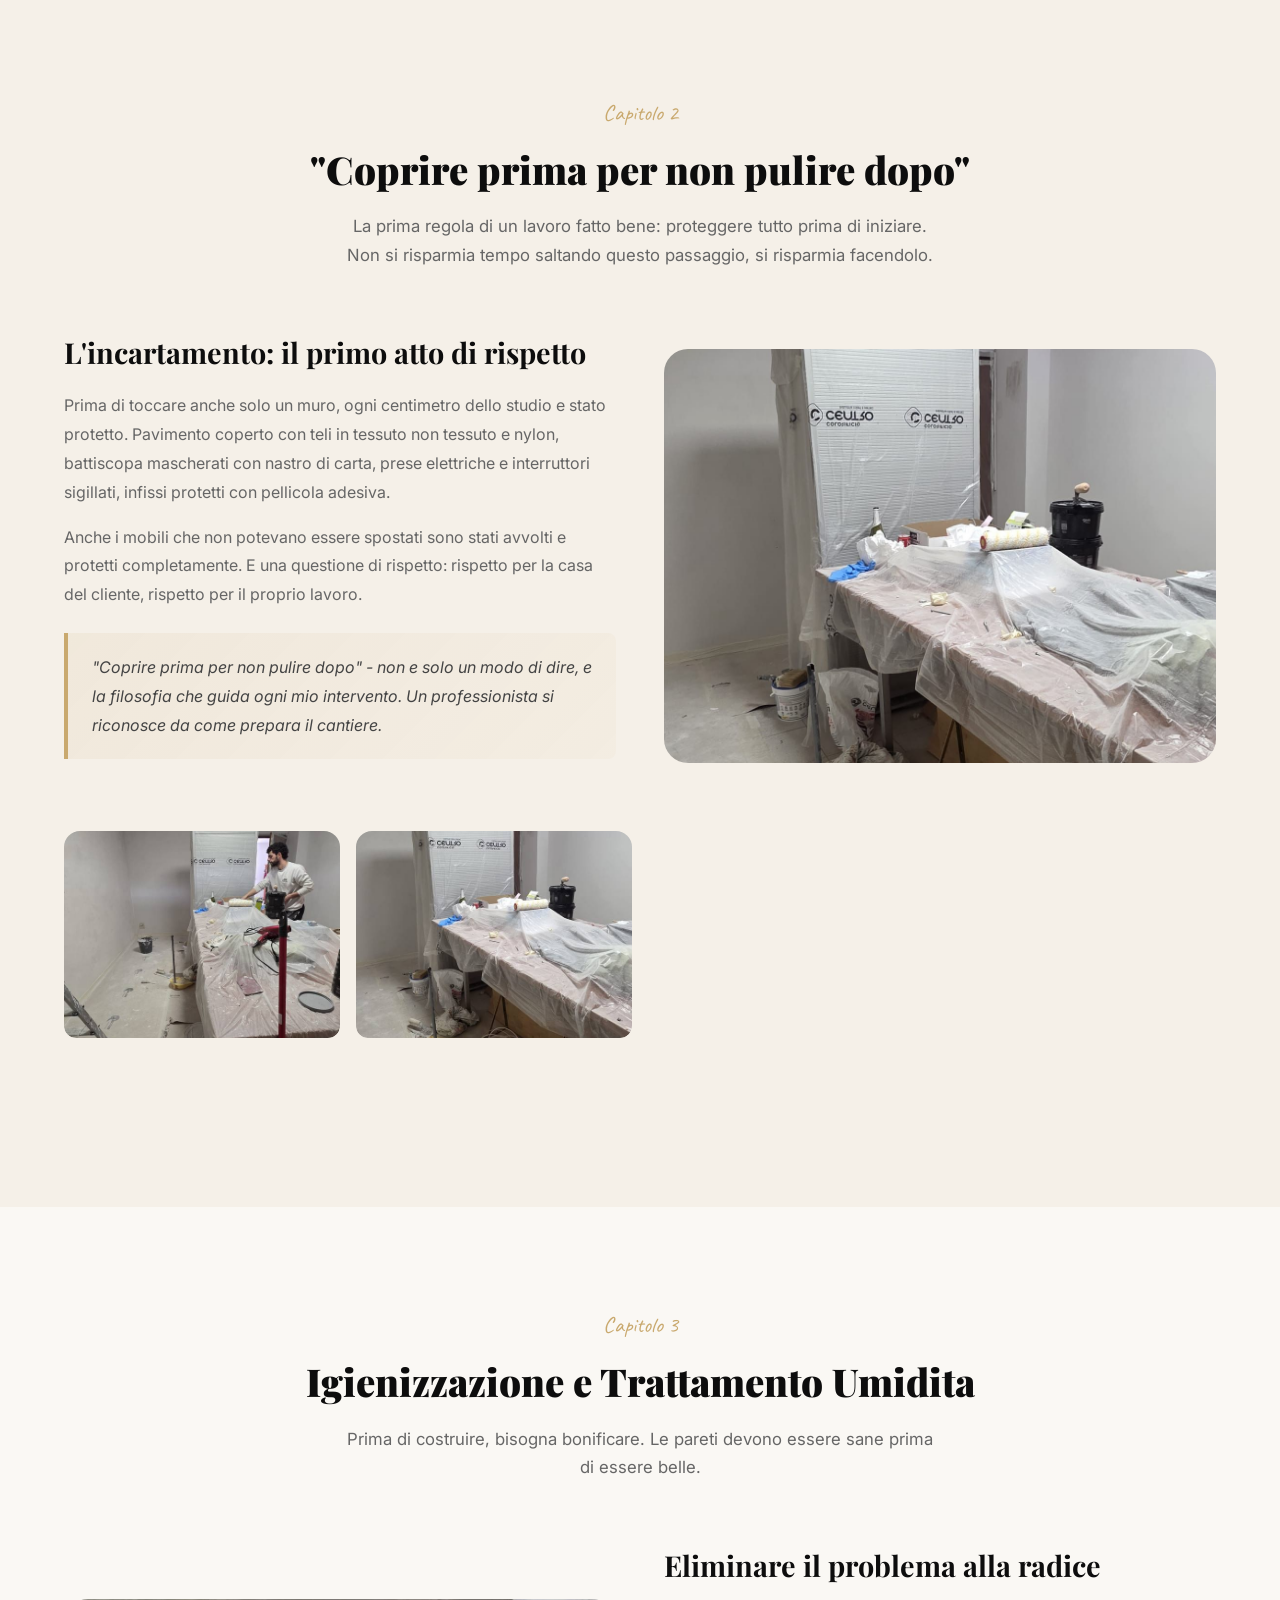
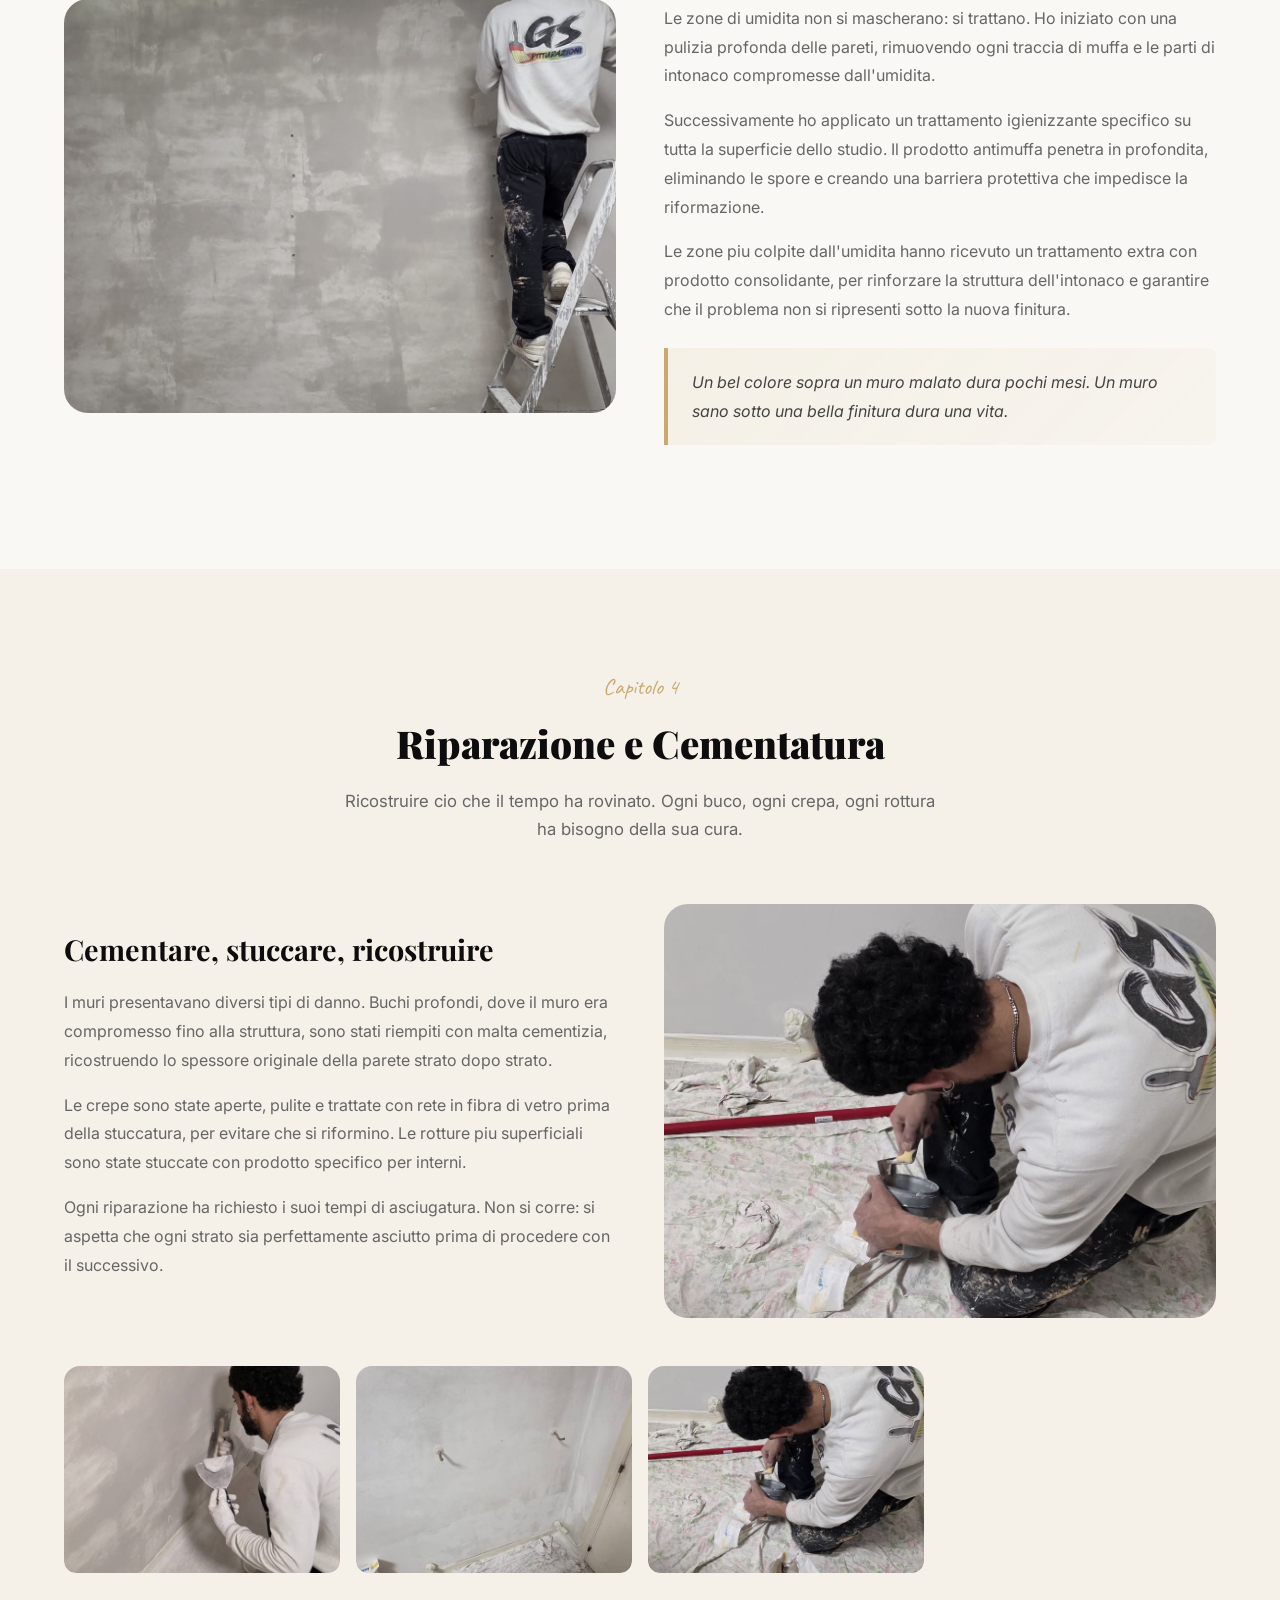
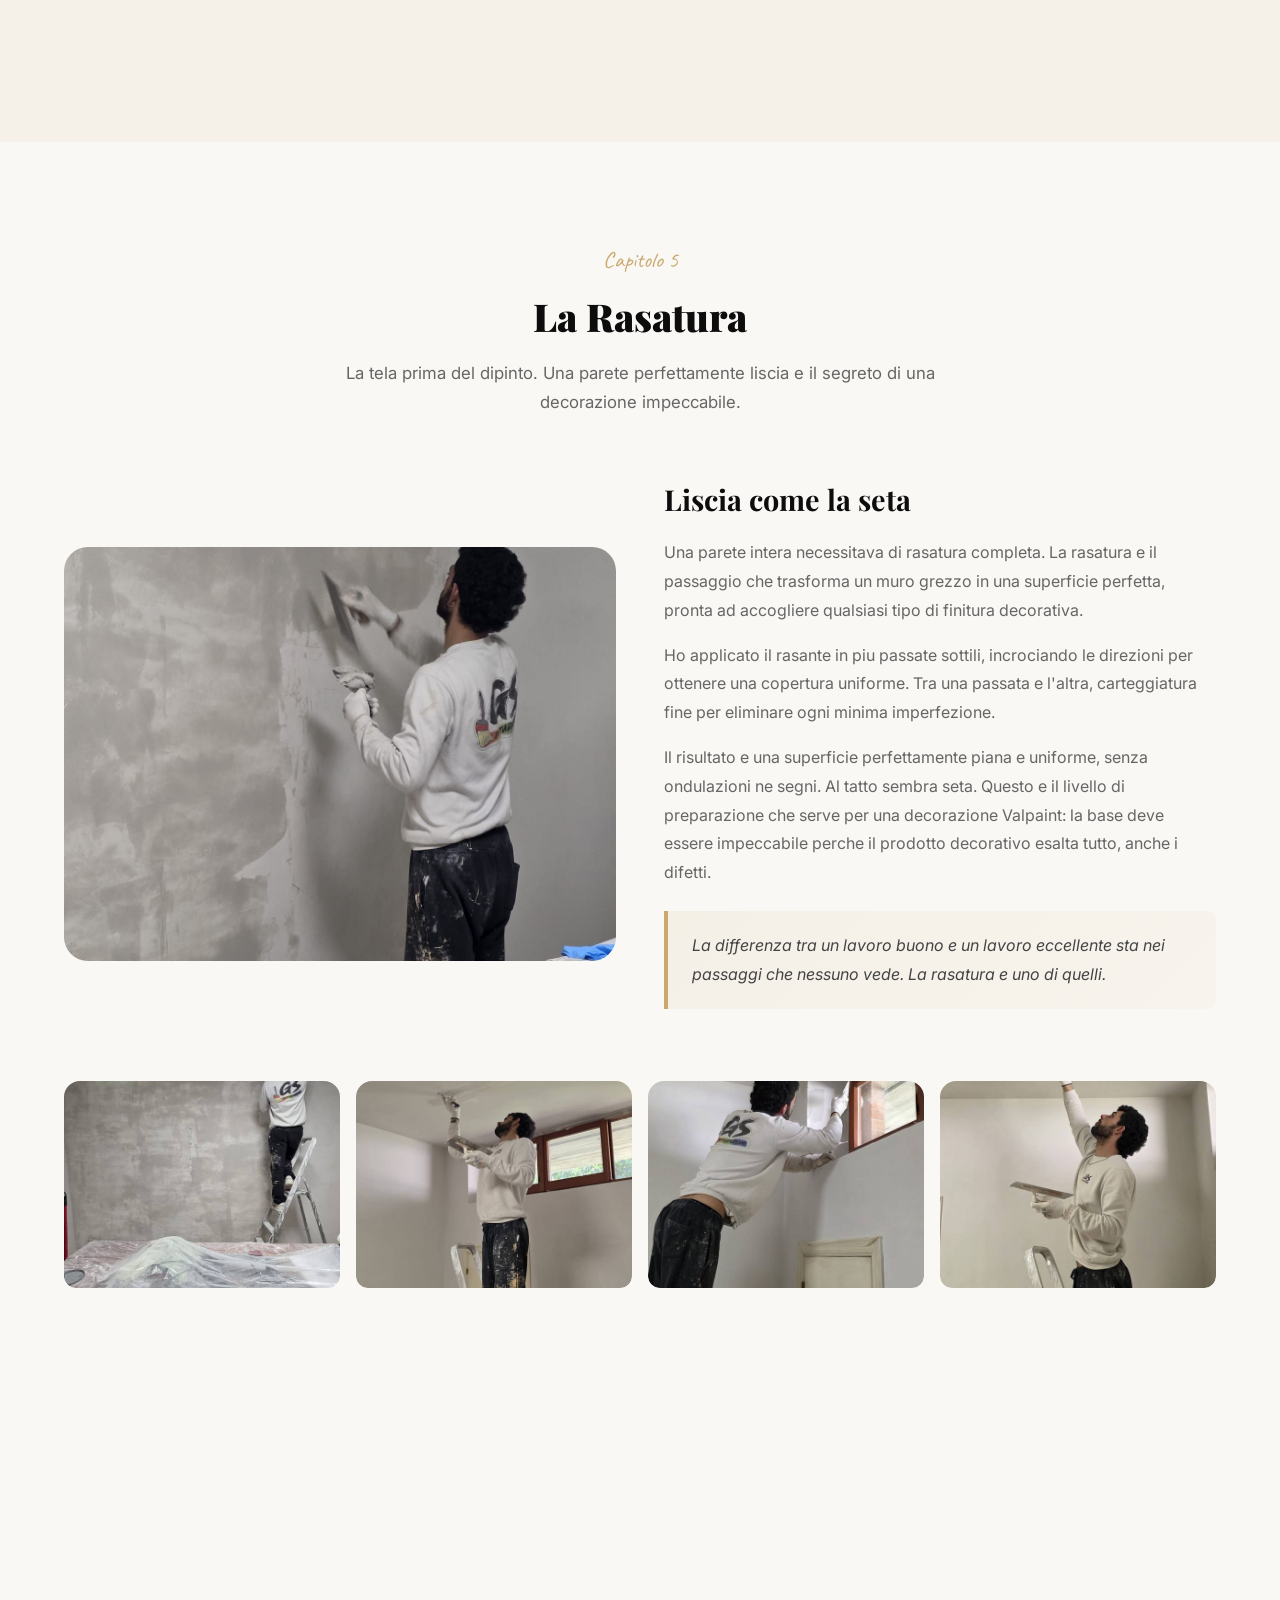
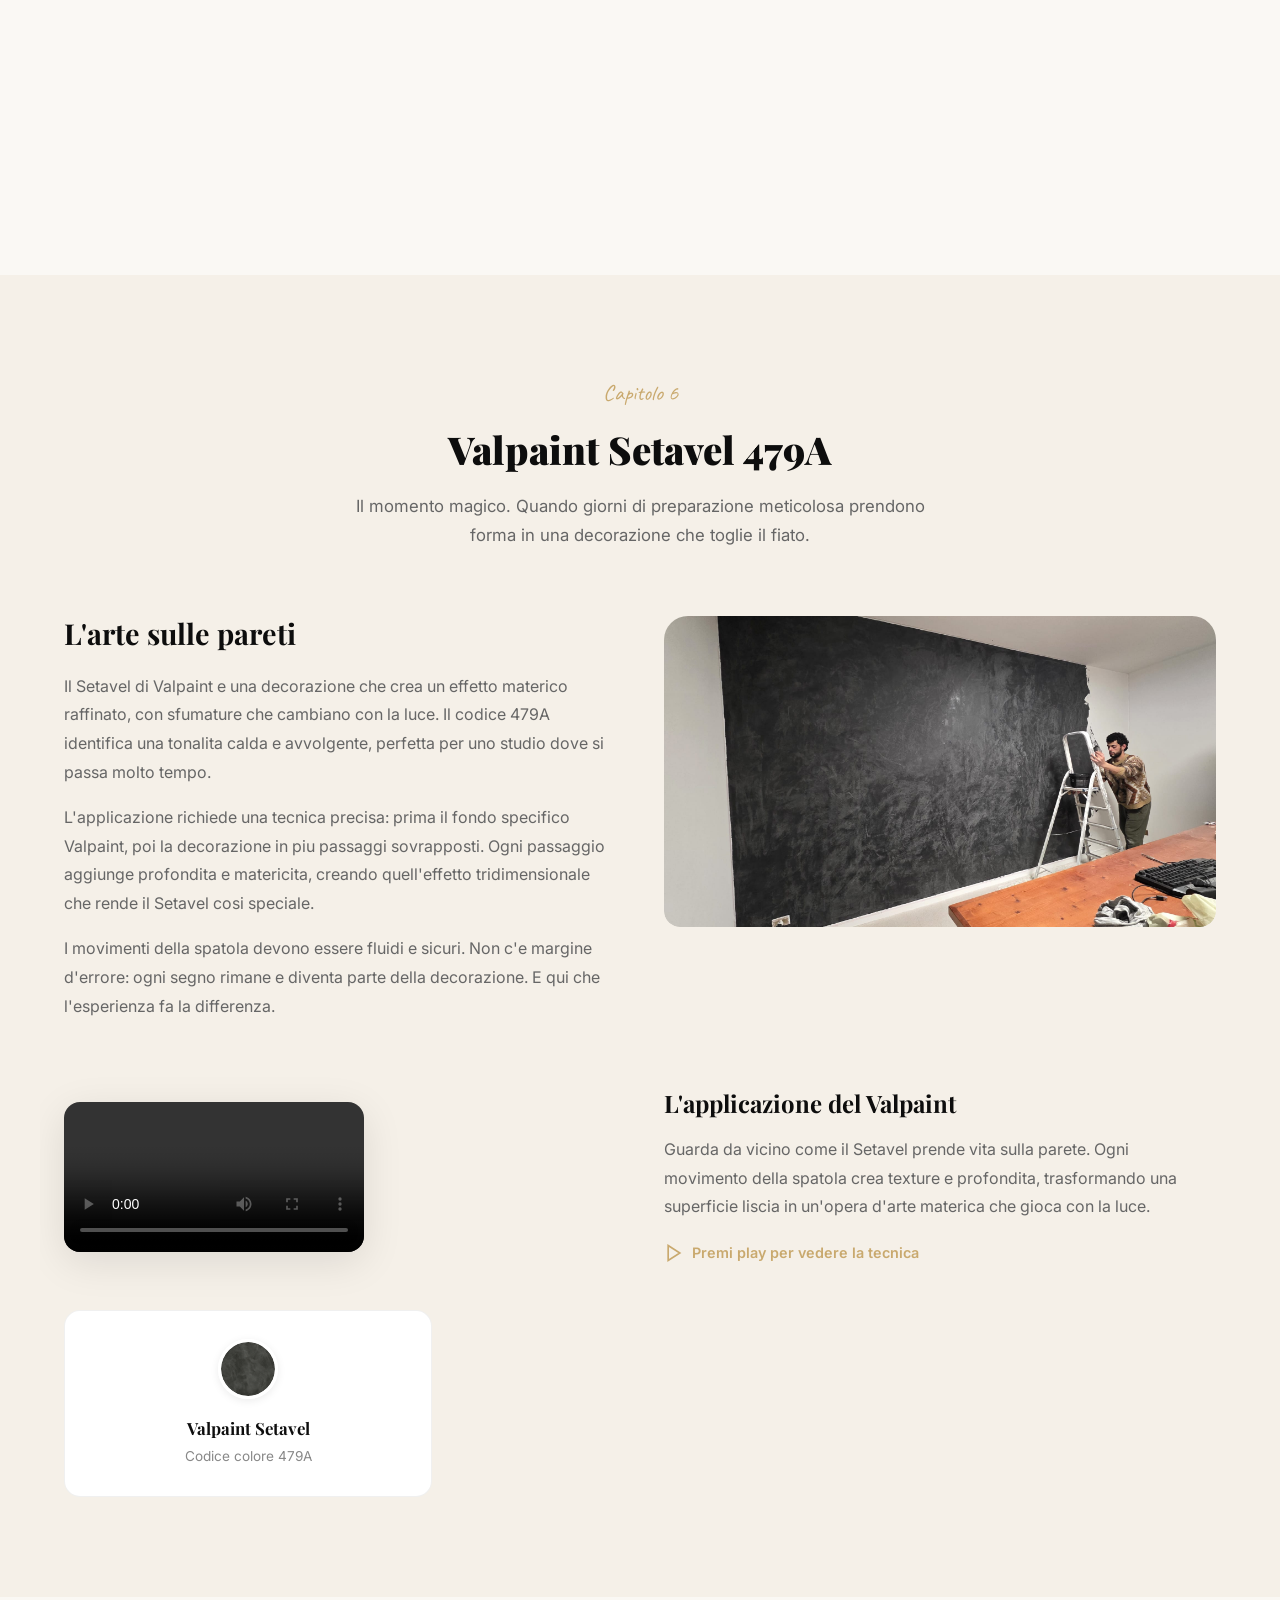
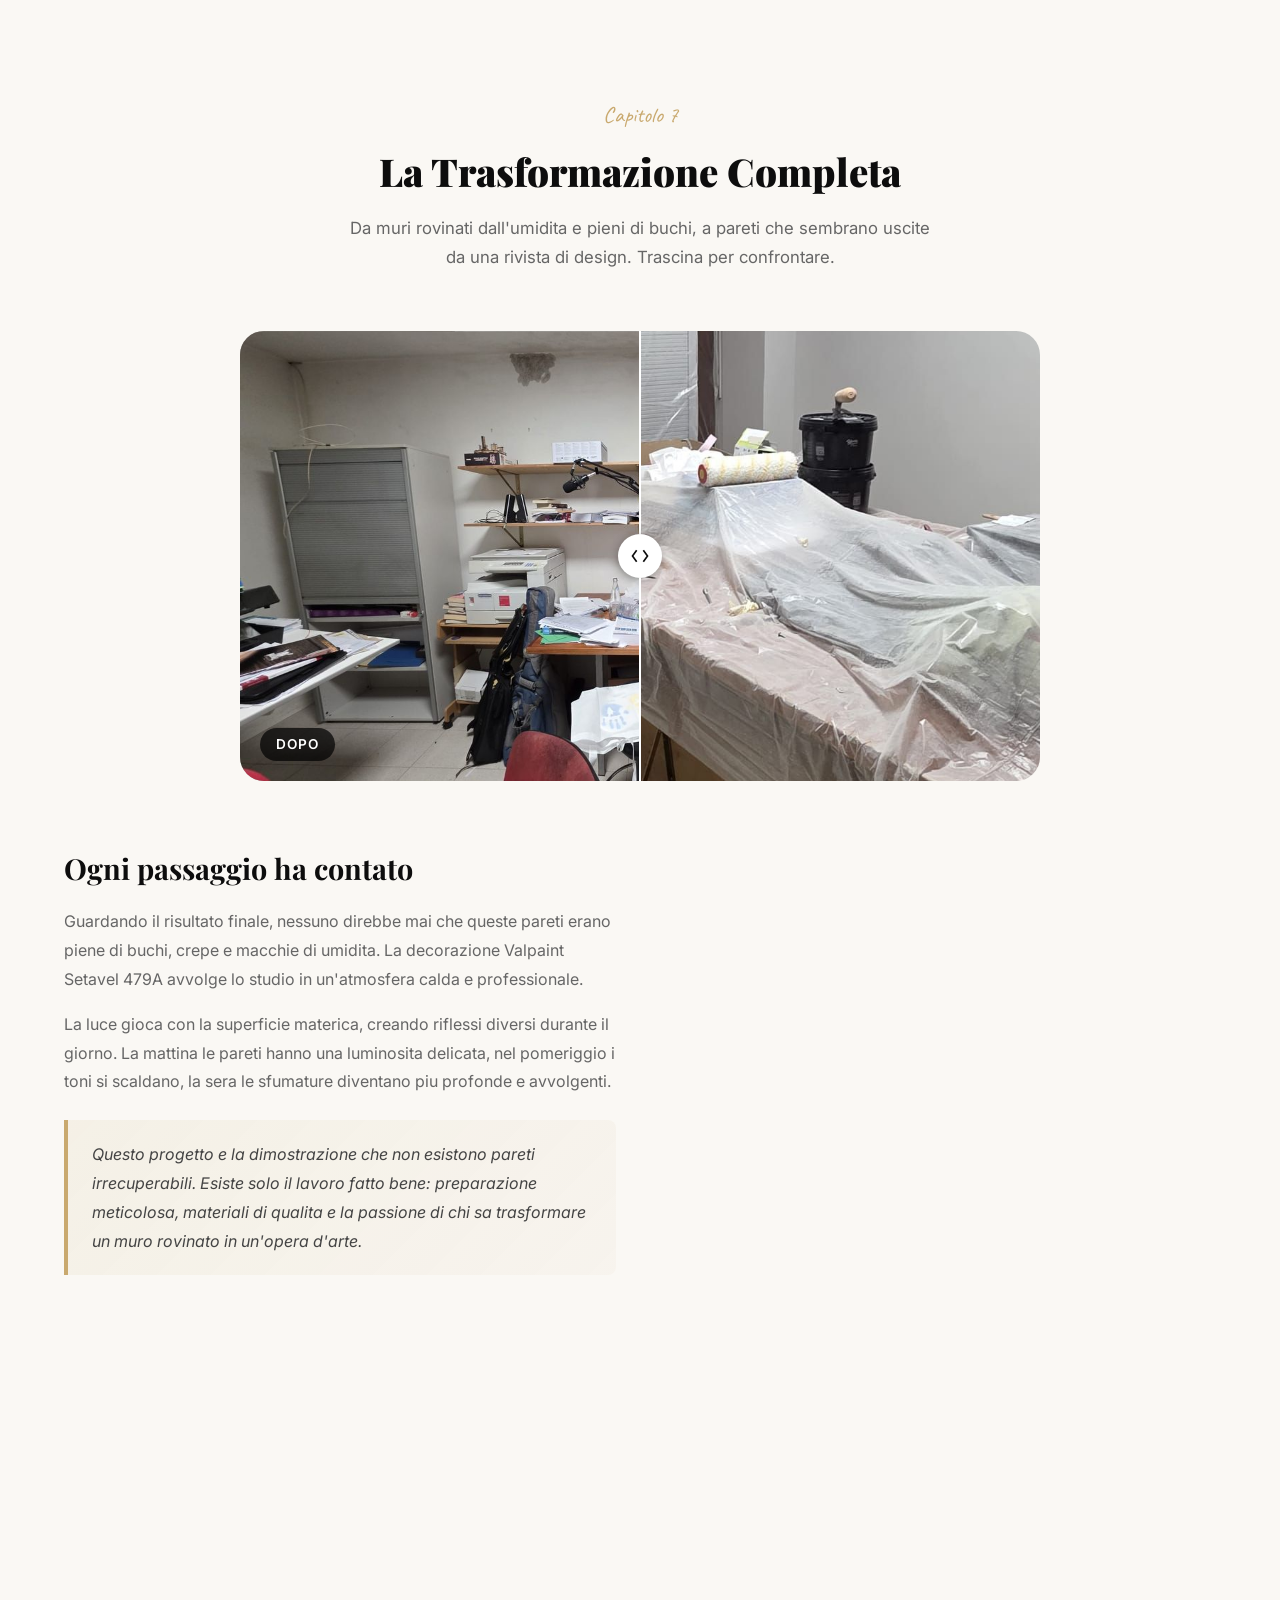
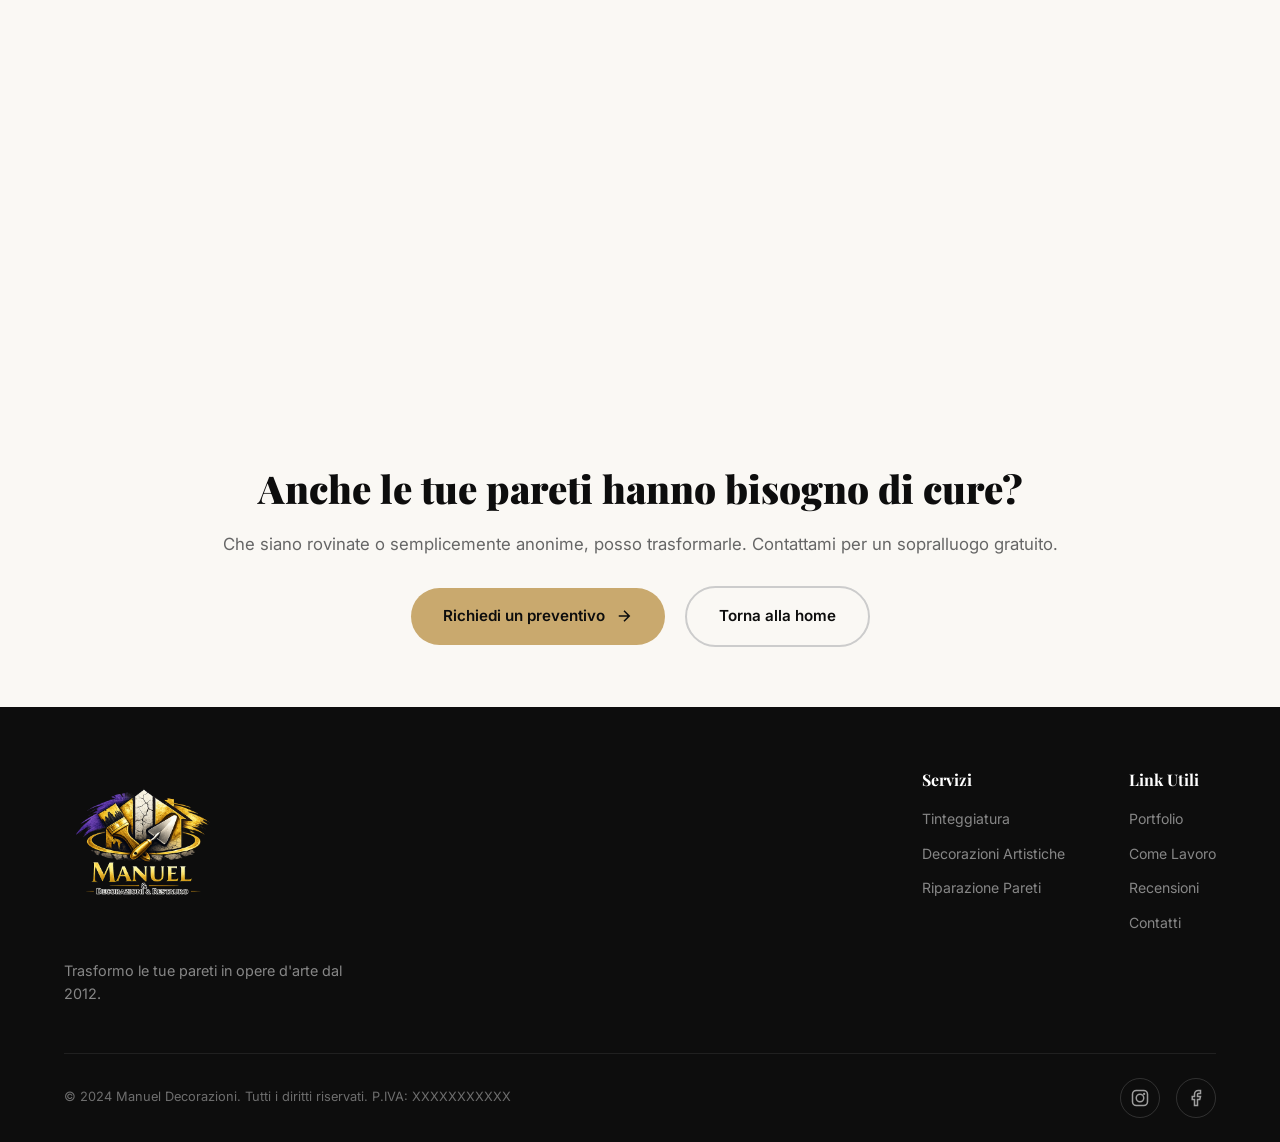
==== commit 6c59512d: "Fix tutti i link: base path /sito-manuel/ per GitHub Pages Co-Authored-By: Claude Opus 4.6 (1M conte" ====
--- a/progetti/studio/index.html
+++ b/progetti/studio/index.html
@@ -17,11 +17,11 @@
     <!-- Navigation -->
     <nav class="navbar scrolled" id="navbar">
         <div class="nav-container">
-            <a href="/" class="logo">
+            <a href="/sito-manuel/" class="logo">
                 <img src="../../images/logo-header.png" alt="Manuel Decorazioni & Restauro" class="logo-img">
             </a>
             <div class="nav-links" id="navLinks">
-                <a href="/" class="nav-link">Home</a>
+                <a href="/sito-manuel/" class="nav-link">Home</a>
                 <a href="/#servizi" class="nav-link">Servizi</a>
                 <a href="/#progetti" class="nav-link active">Progetti</a>
                 <a href="/#processo" class="nav-link">Come Lavoro</a>
@@ -44,7 +44,7 @@
         </div>
         <div class="project-hero-content">
             <div class="project-breadcrumb">
-                <a href="/">Home</a>
+                <a href="/sito-manuel/">Home</a>
                 <svg viewBox="0 0 24 24" fill="none" stroke="currentColor" stroke-width="2"><path d="M9 18l6-6-6-6"/></svg>
                 <a href="/#progetti">Progetti</a>
                 <svg viewBox="0 0 24 24" fill="none" stroke="currentColor" stroke-width="2"><path d="M9 18l6-6-6-6"/></svg>
@@ -390,7 +390,7 @@
             <!-- Video rasatura -->
             <div class="story-video-row reverse reveal-up">
                 <div class="story-video-player">
-                    <video controls preload="metadata">
+                    <video controls preload="metadata" style="max-height: 60vh;">
                         <source src="../../images/studio/lavoro-10.mp4" type="video/mp4">
                     </video>
                 </div>
@@ -465,7 +465,7 @@
             <!-- Video Valpaint -->
             <div class="story-video-row reveal-up">
                 <div class="story-video-player">
-                    <video controls preload="metadata">
+                    <video controls preload="metadata" style="max-height: 60vh;">
                         <source src="../../images/studio/parete-nera-2.mp4" type="video/mp4">
                     </video>
                 </div>
@@ -633,7 +633,7 @@
                     <span>Richiedi un preventivo</span>
                     <svg viewBox="0 0 24 24" fill="none" stroke="currentColor" stroke-width="2"><path d="M5 12h14M12 5l7 7-7 7"/></svg>
                 </a>
-                <a href="/" class="btn btn-outline" style="border-color: var(--color-gray-300); color: var(--color-dark);">
+                <a href="/sito-manuel/" class="btn btn-outline" style="border-color: var(--color-gray-300); color: var(--color-dark);">
                     <span>Torna alla home</span>
                 </a>
             </div>
@@ -645,7 +645,7 @@
         <div class="container">
             <div class="footer-top">
                 <div class="footer-brand">
-                    <a href="/" class="logo">
+                    <a href="/sito-manuel/" class="logo">
                         <img src="../../images/logo-footer.png" alt="Manuel Decorazioni & Restauro" class="footer-logo-img">
                     </a>
                     <p class="footer-tagline">Trasformo le tue pareti in opere d'arte dal 2012.</p>
--- a/css/project-page.css
+++ b/css/project-page.css
@@ -31,7 +31,7 @@
 .project-hero-content {
     position: relative;
     z-index: 2;
-    padding: 80px var(--container-padding) 60px;
+    padding: 140px var(--container-padding) 60px;
     max-width: var(--container-max);
     margin: 0 auto;
     width: 100%;
@@ -445,6 +445,10 @@
         min-height: 50vh;
     }
 
+    .project-hero-content {
+        padding: 150px var(--container-padding, 20px) 40px;
+    }
+
     .story-section {
         padding: 60px 0;
     }
@@ -544,7 +548,7 @@
     }
 
     .project-hero-content {
-        padding: 60px var(--container-padding, 16px) 40px;
+        padding: 160px var(--container-padding, 16px) 40px;
     }
 
     .project-hero-title {
@@ -636,7 +640,8 @@
 }
 
 .story-video-player video {
-    width: 100%;
+    max-width: 100%;
+    max-height: 60vh;
     border-radius: 16px;
     box-shadow: 0 10px 40px rgba(0,0,0,0.1);
     display: block;
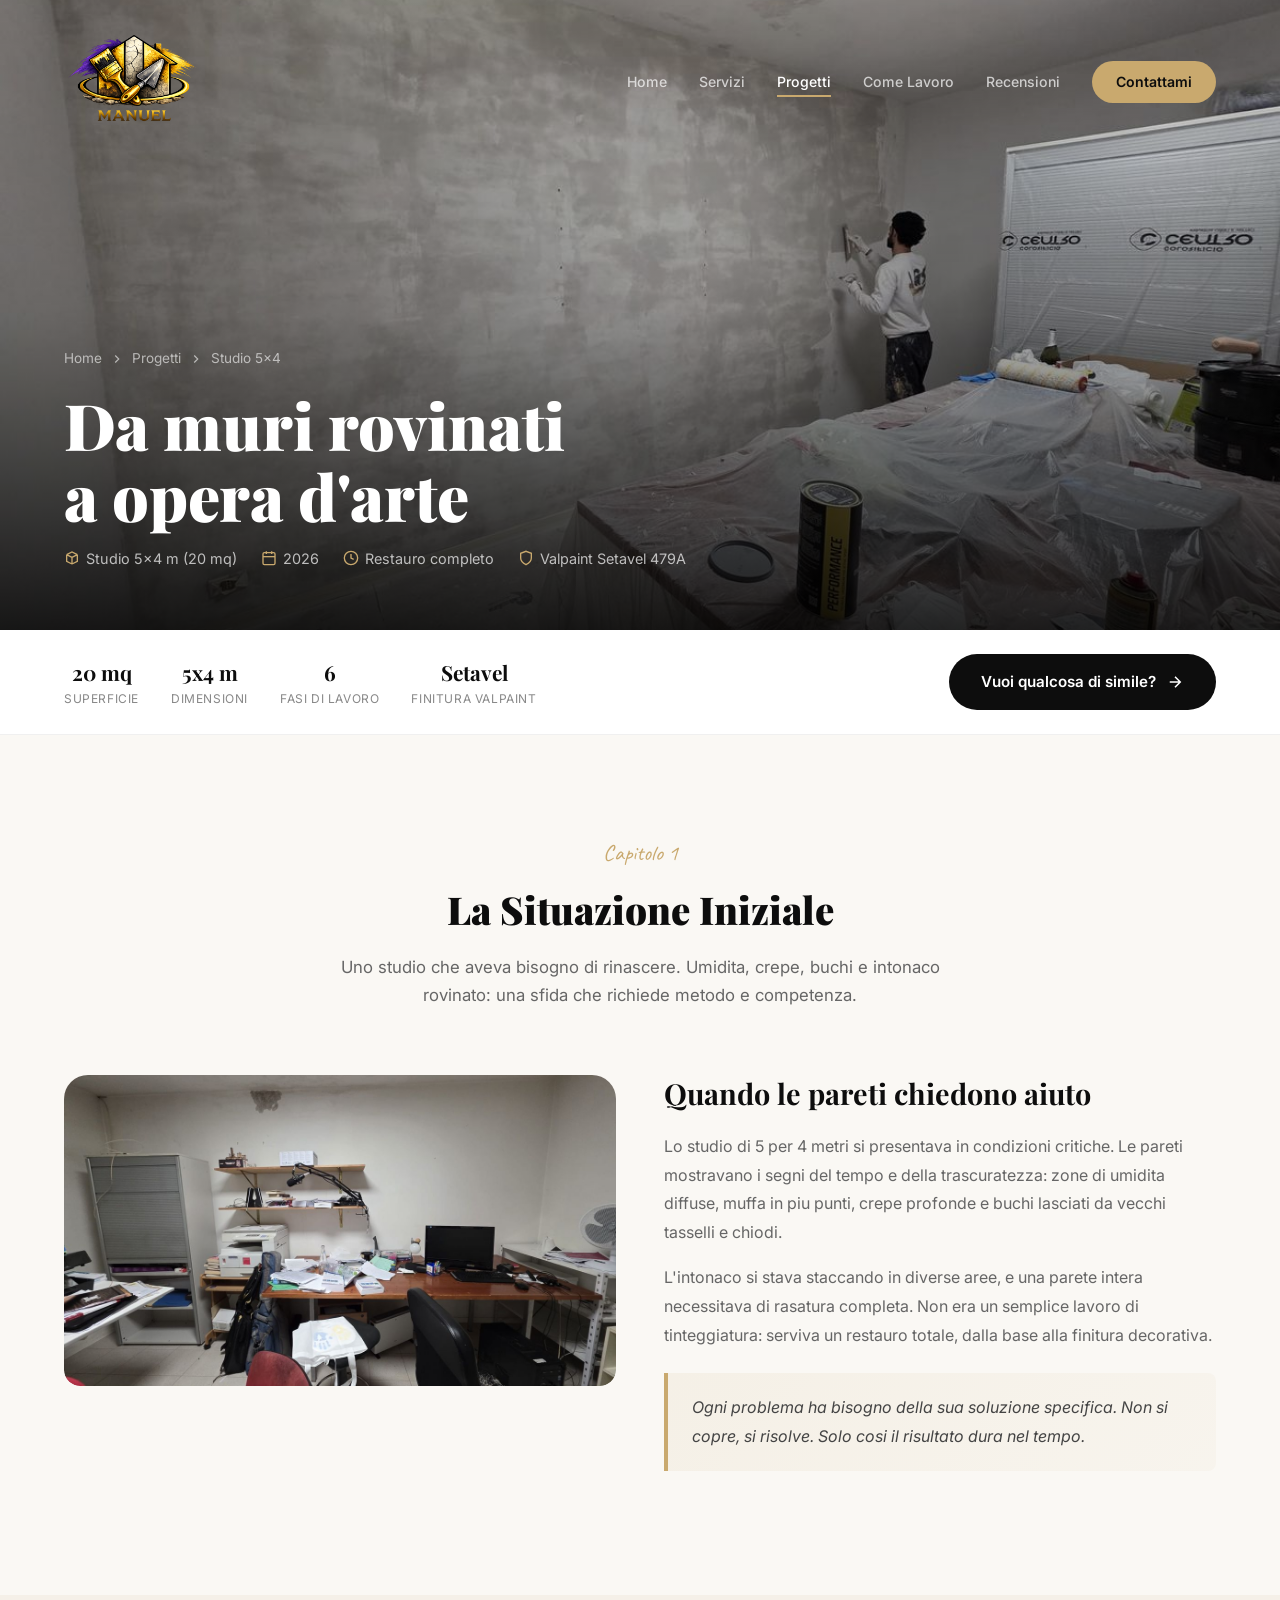
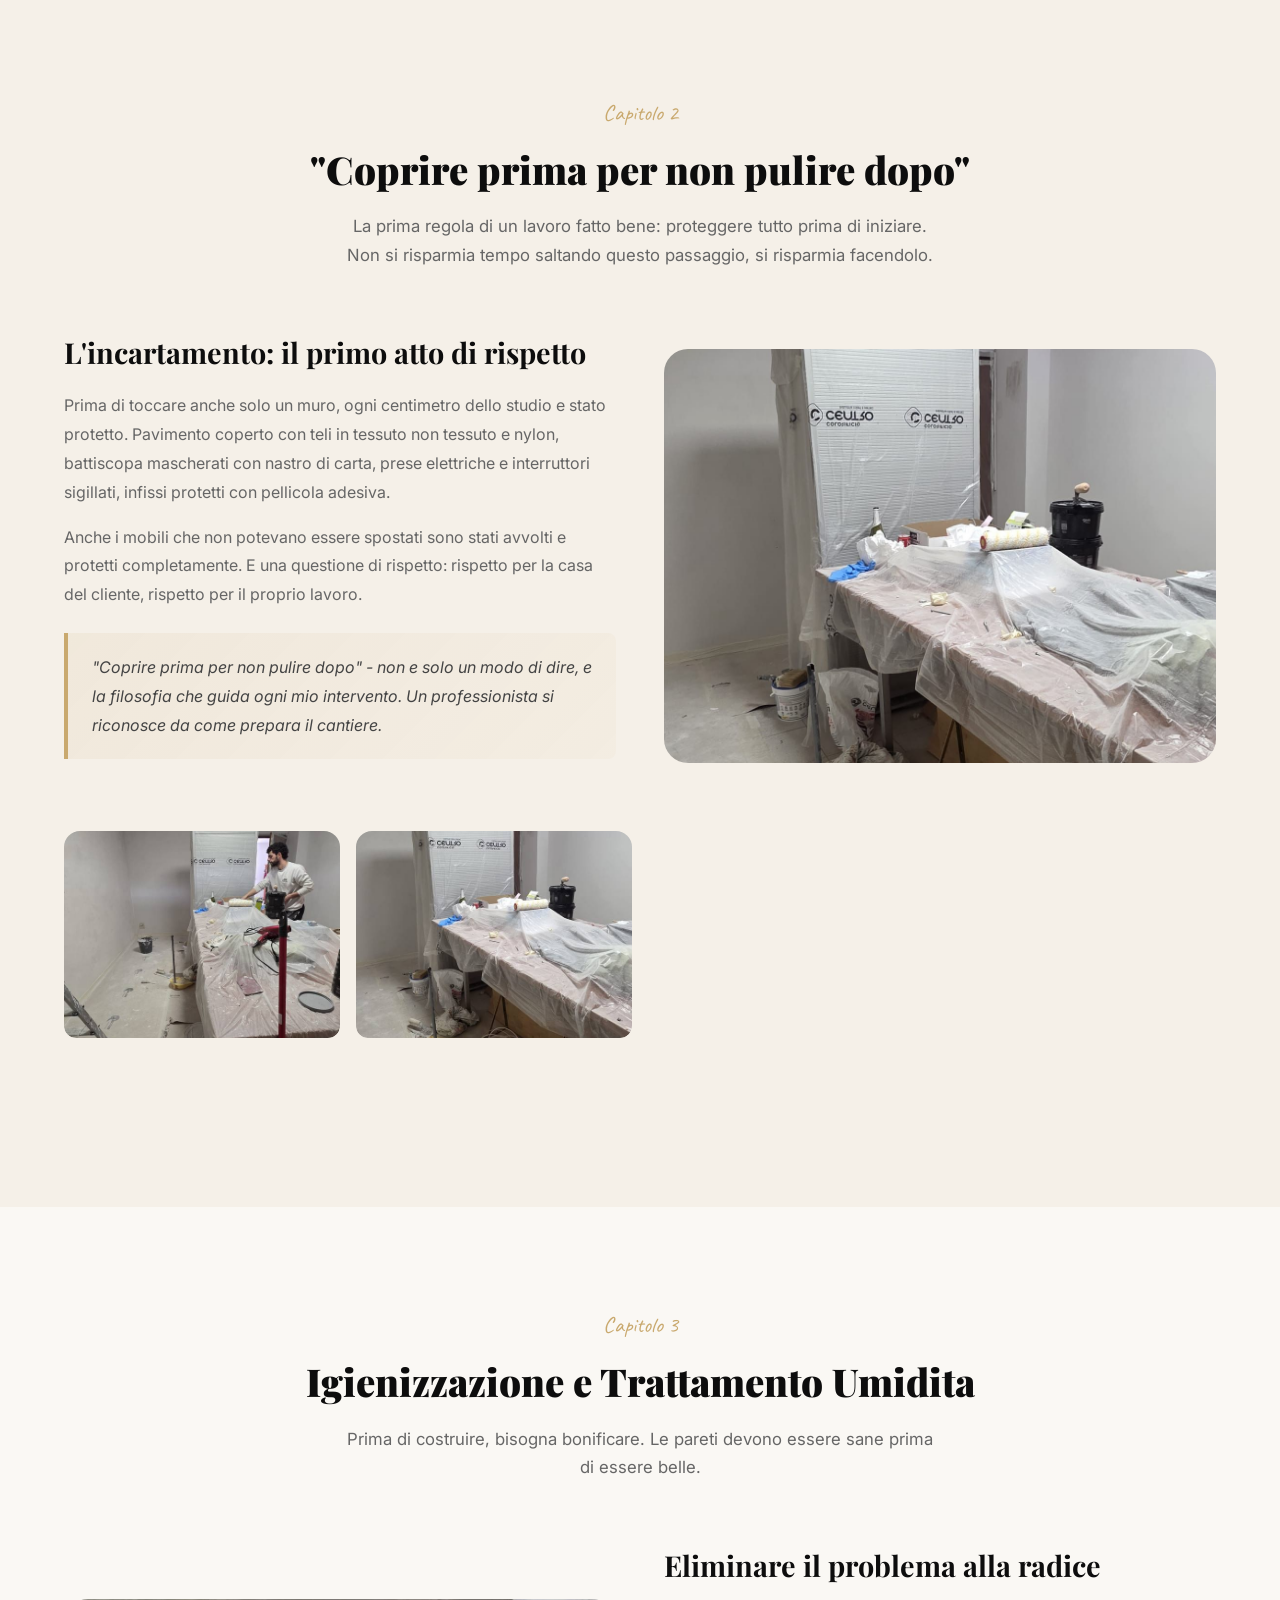
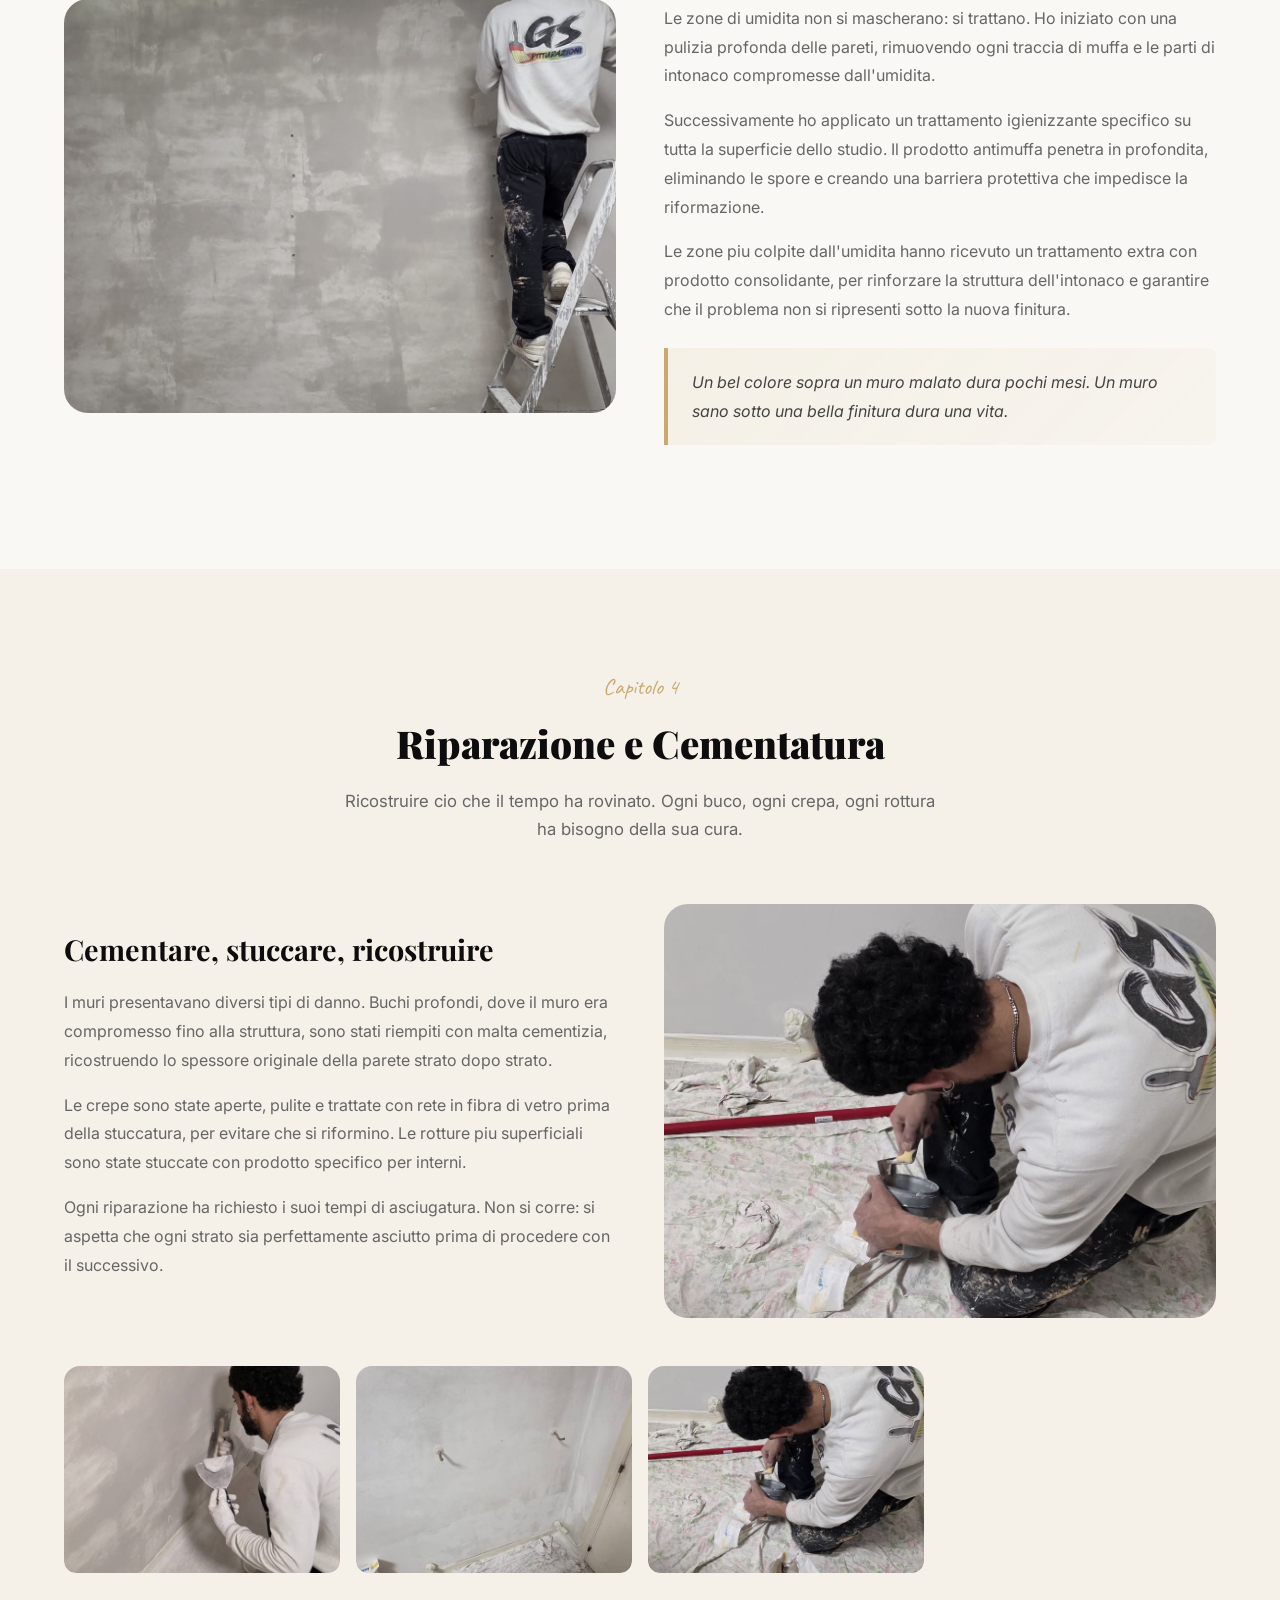
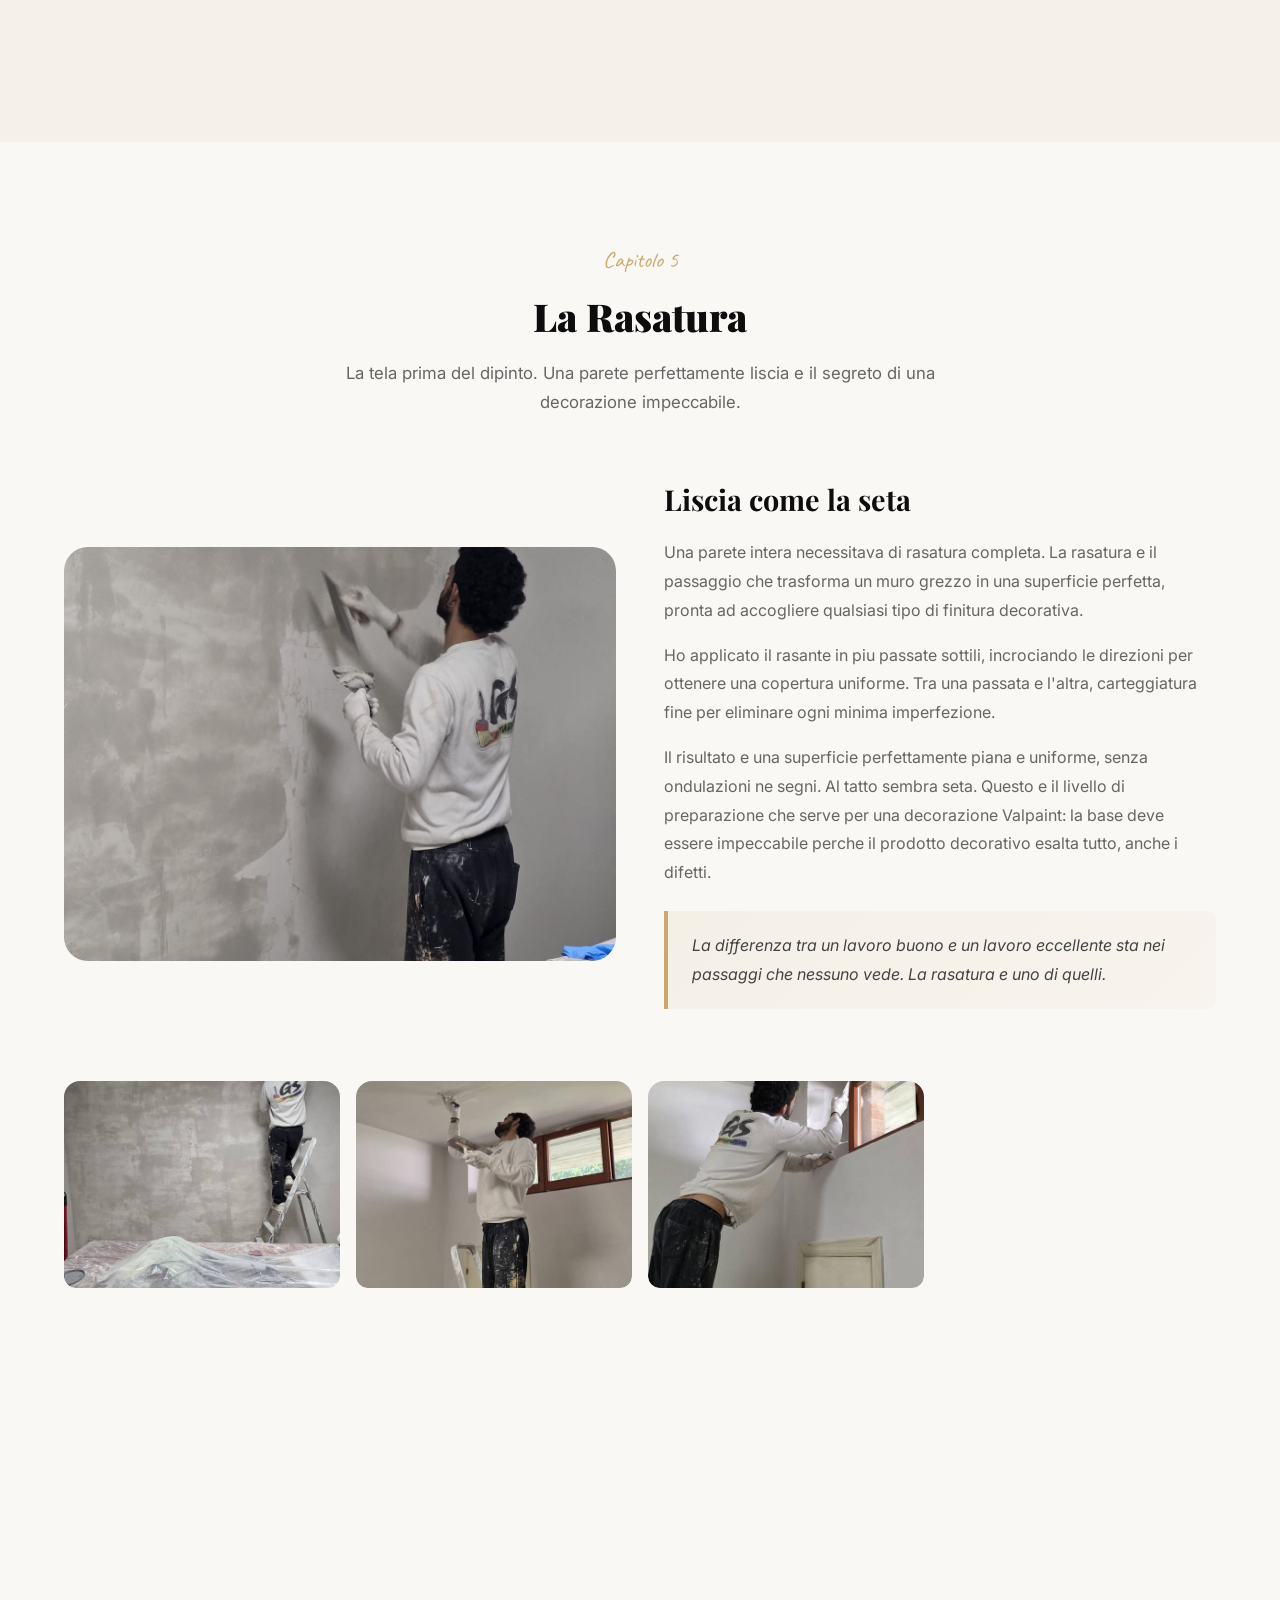
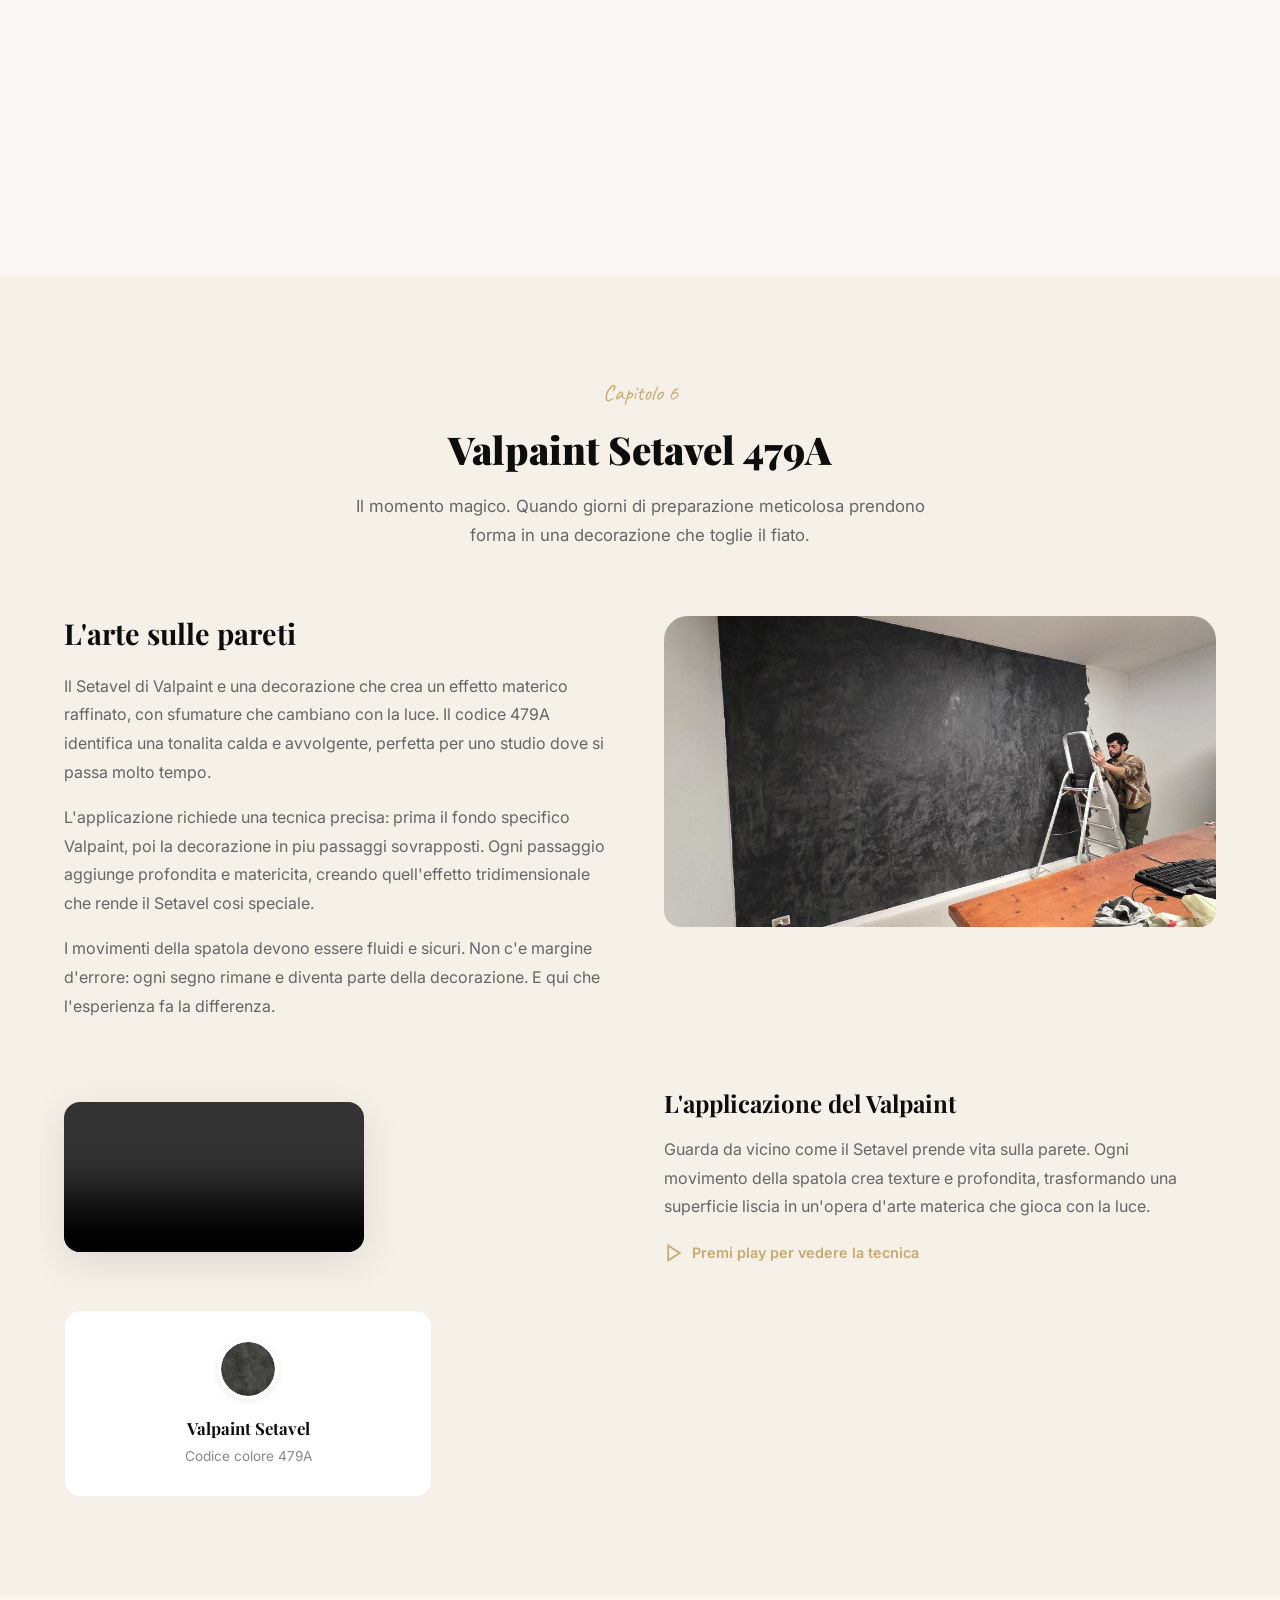
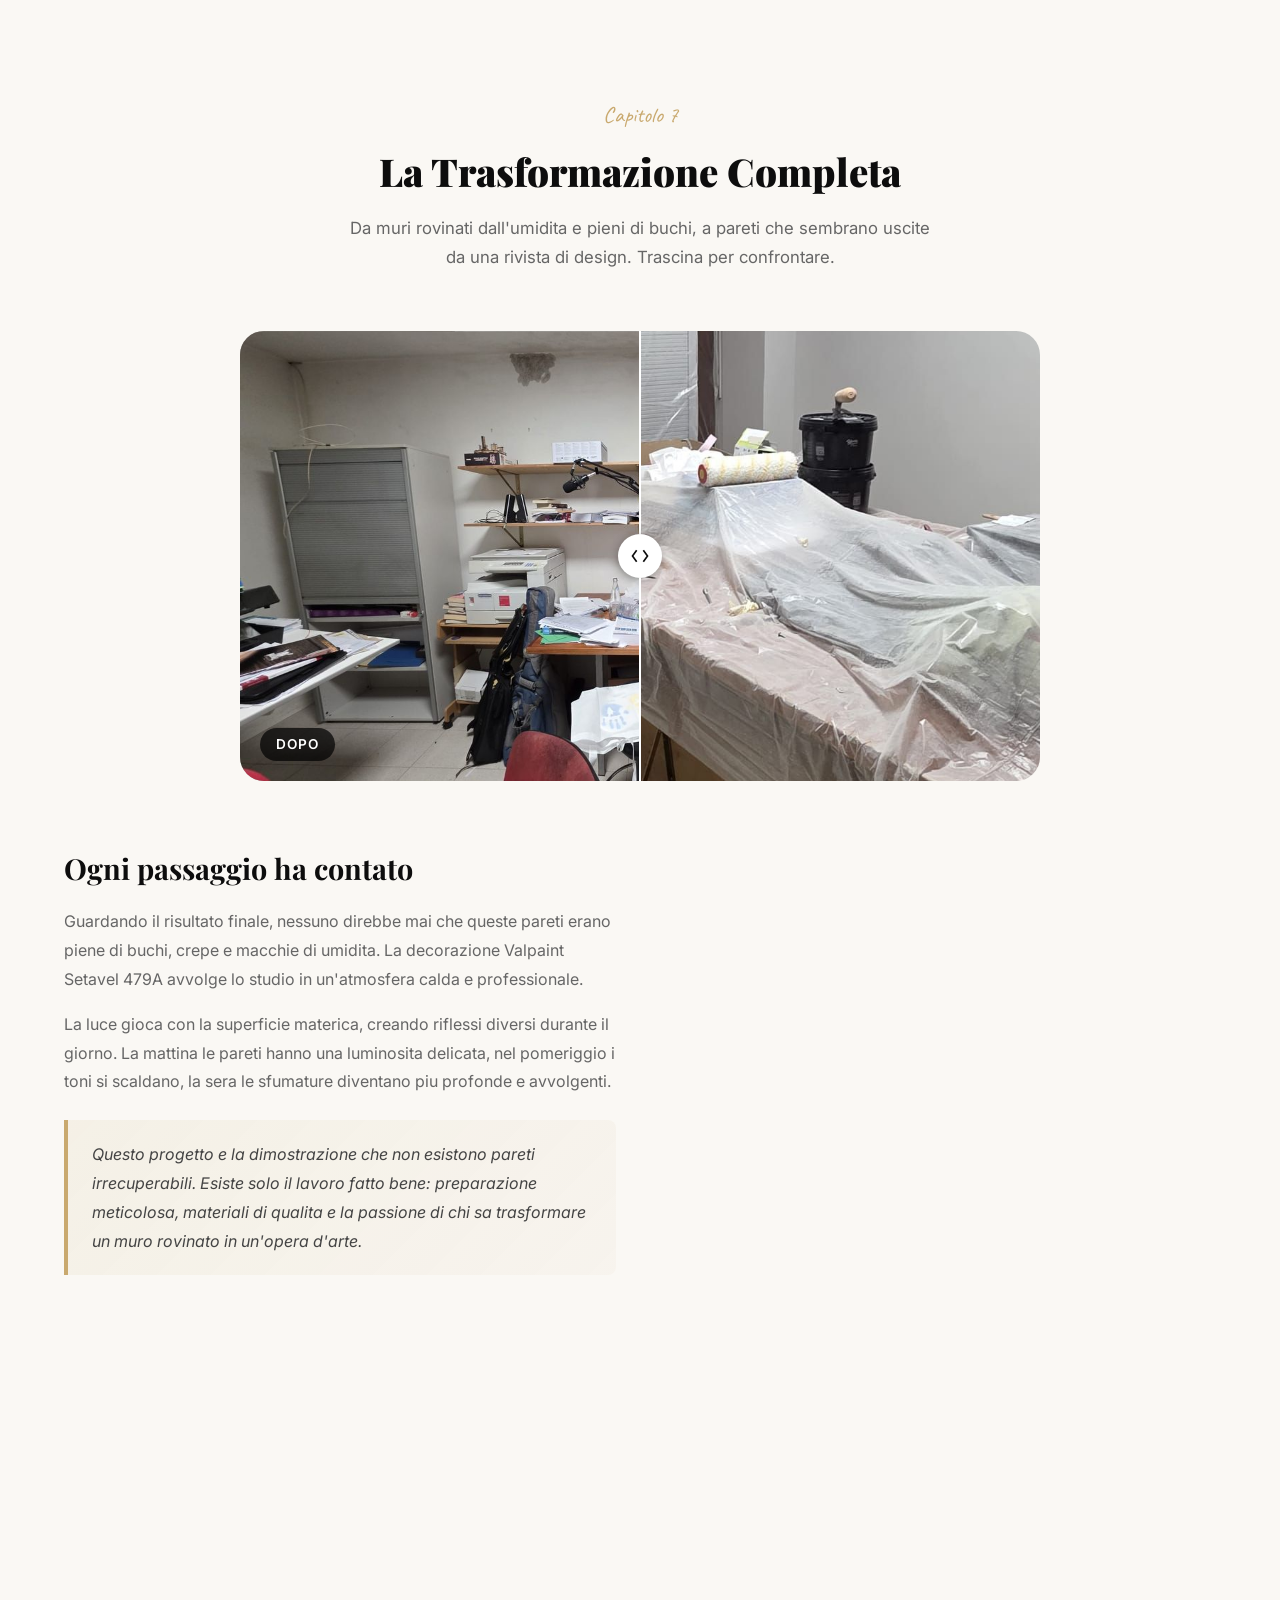
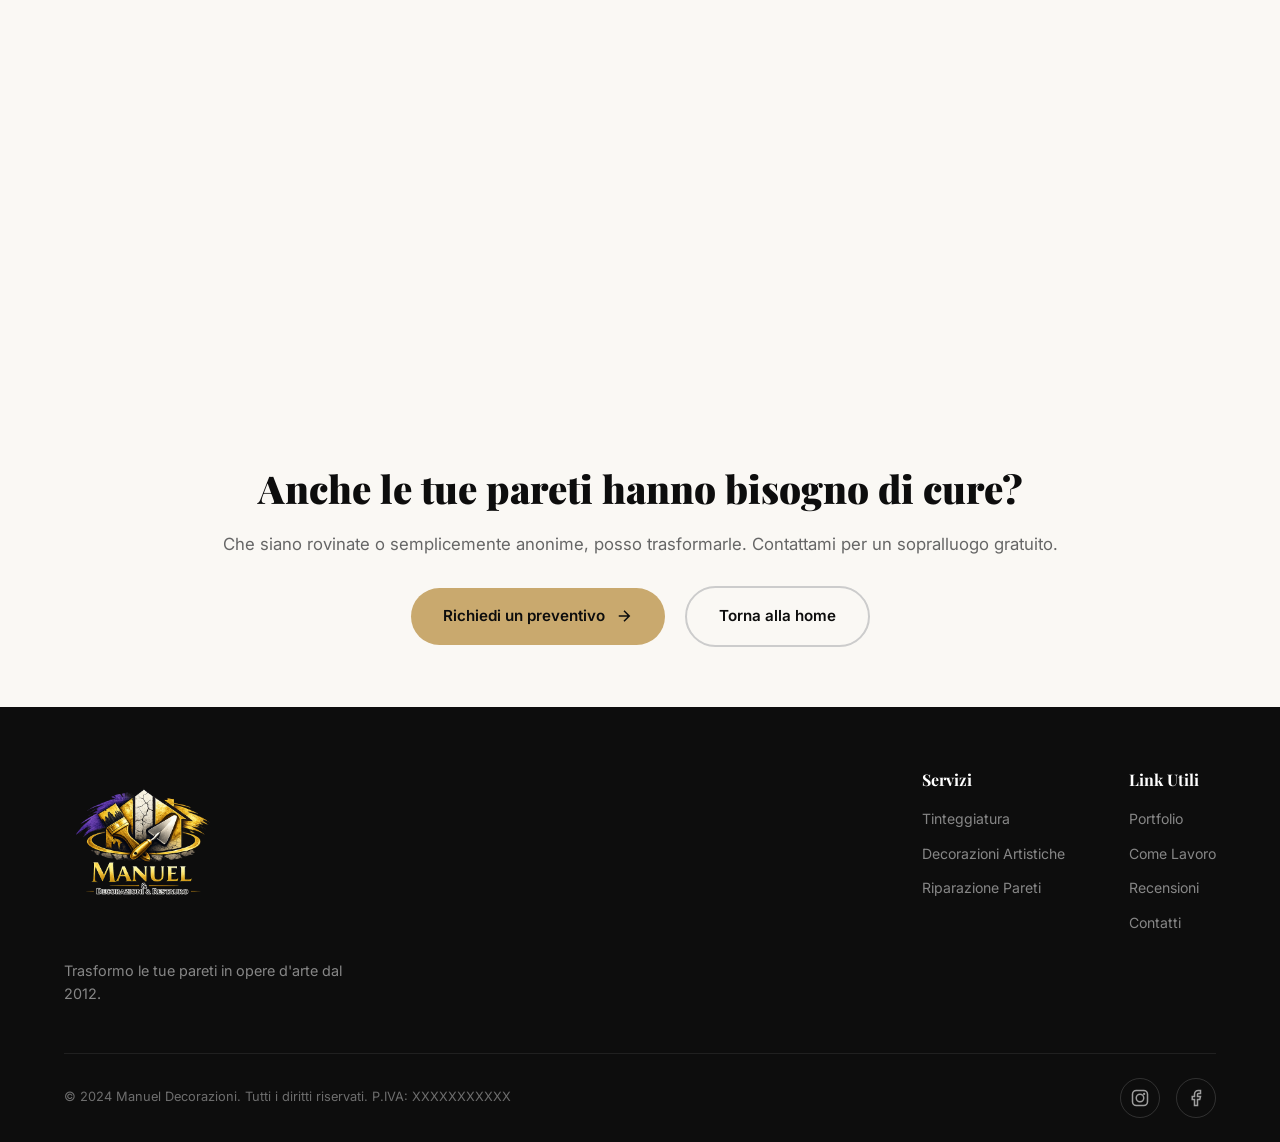
==== commit 346d8248: "Fix link /#sezione → /sito-manuel/#sezione nella pagina progetto Co-Authored-By: Claude Opus 4.6 (1M" ====
--- a/progetti/studio/index.html
+++ b/progetti/studio/index.html
@@ -22,11 +22,11 @@
             </a>
             <div class="nav-links" id="navLinks">
                 <a href="/sito-manuel/" class="nav-link">Home</a>
-                <a href="/#servizi" class="nav-link">Servizi</a>
-                <a href="/#progetti" class="nav-link active">Progetti</a>
-                <a href="/#processo" class="nav-link">Come Lavoro</a>
-                <a href="/#testimonianze" class="nav-link">Recensioni</a>
-                <a href="/#contatti" class="nav-link nav-cta">Contattami</a>
+                <a href="/sito-manuel/#servizi" class="nav-link">Servizi</a>
+                <a href="/sito-manuel/#progetti" class="nav-link active">Progetti</a>
+                <a href="/sito-manuel/#processo" class="nav-link">Come Lavoro</a>
+                <a href="/sito-manuel/#testimonianze" class="nav-link">Recensioni</a>
+                <a href="/sito-manuel/#contatti" class="nav-link nav-cta">Contattami</a>
             </div>
             <button class="hamburger" id="hamburger" aria-label="Menu">
                 <span></span>
@@ -46,7 +46,7 @@
             <div class="project-breadcrumb">
                 <a href="/sito-manuel/">Home</a>
                 <svg viewBox="0 0 24 24" fill="none" stroke="currentColor" stroke-width="2"><path d="M9 18l6-6-6-6"/></svg>
-                <a href="/#progetti">Progetti</a>
+                <a href="/sito-manuel/#progetti">Progetti</a>
                 <svg viewBox="0 0 24 24" fill="none" stroke="currentColor" stroke-width="2"><path d="M9 18l6-6-6-6"/></svg>
                 <span>Studio 5x4</span>
             </div>
@@ -93,7 +93,7 @@
                     <div class="info-stat-label">Finitura Valpaint</div>
                 </div>
             </div>
-            <a href="/#contatti" class="btn btn-dark">
+            <a href="/sito-manuel/#contatti" class="btn btn-dark">
                 <span>Vuoi qualcosa di simile?</span>
                 <svg viewBox="0 0 24 24" fill="none" stroke="currentColor" stroke-width="2"><path d="M5 12h14M12 5l7 7-7 7"/></svg>
             </a>
@@ -629,7 +629,7 @@
             <h2>Anche le tue pareti hanno bisogno di cure?</h2>
             <p>Che siano rovinate o semplicemente anonime, posso trasformarle. Contattami per un sopralluogo gratuito.</p>
             <div>
-                <a href="/#contatti" class="btn btn-primary">
+                <a href="/sito-manuel/#contatti" class="btn btn-primary">
                     <span>Richiedi un preventivo</span>
                     <svg viewBox="0 0 24 24" fill="none" stroke="currentColor" stroke-width="2"><path d="M5 12h14M12 5l7 7-7 7"/></svg>
                 </a>
@@ -653,16 +653,16 @@
                 <div class="footer-links">
                     <div class="footer-col">
                         <h4>Servizi</h4>
-                        <a href="/#servizi">Tinteggiatura</a>
-                        <a href="/#servizi">Decorazioni Artistiche</a>
-                        <a href="/#servizi">Riparazione Pareti</a>
+                        <a href="/sito-manuel/#servizi">Tinteggiatura</a>
+                        <a href="/sito-manuel/#servizi">Decorazioni Artistiche</a>
+                        <a href="/sito-manuel/#servizi">Riparazione Pareti</a>
                     </div>
                     <div class="footer-col">
                         <h4>Link Utili</h4>
-                        <a href="/#progetti">Portfolio</a>
-                        <a href="/#processo">Come Lavoro</a>
-                        <a href="/#testimonianze">Recensioni</a>
-                        <a href="/#contatti">Contatti</a>
+                        <a href="/sito-manuel/#progetti">Portfolio</a>
+                        <a href="/sito-manuel/#processo">Come Lavoro</a>
+                        <a href="/sito-manuel/#testimonianze">Recensioni</a>
+                        <a href="/sito-manuel/#contatti">Contatti</a>
                     </div>
                 </div>
             </div>
